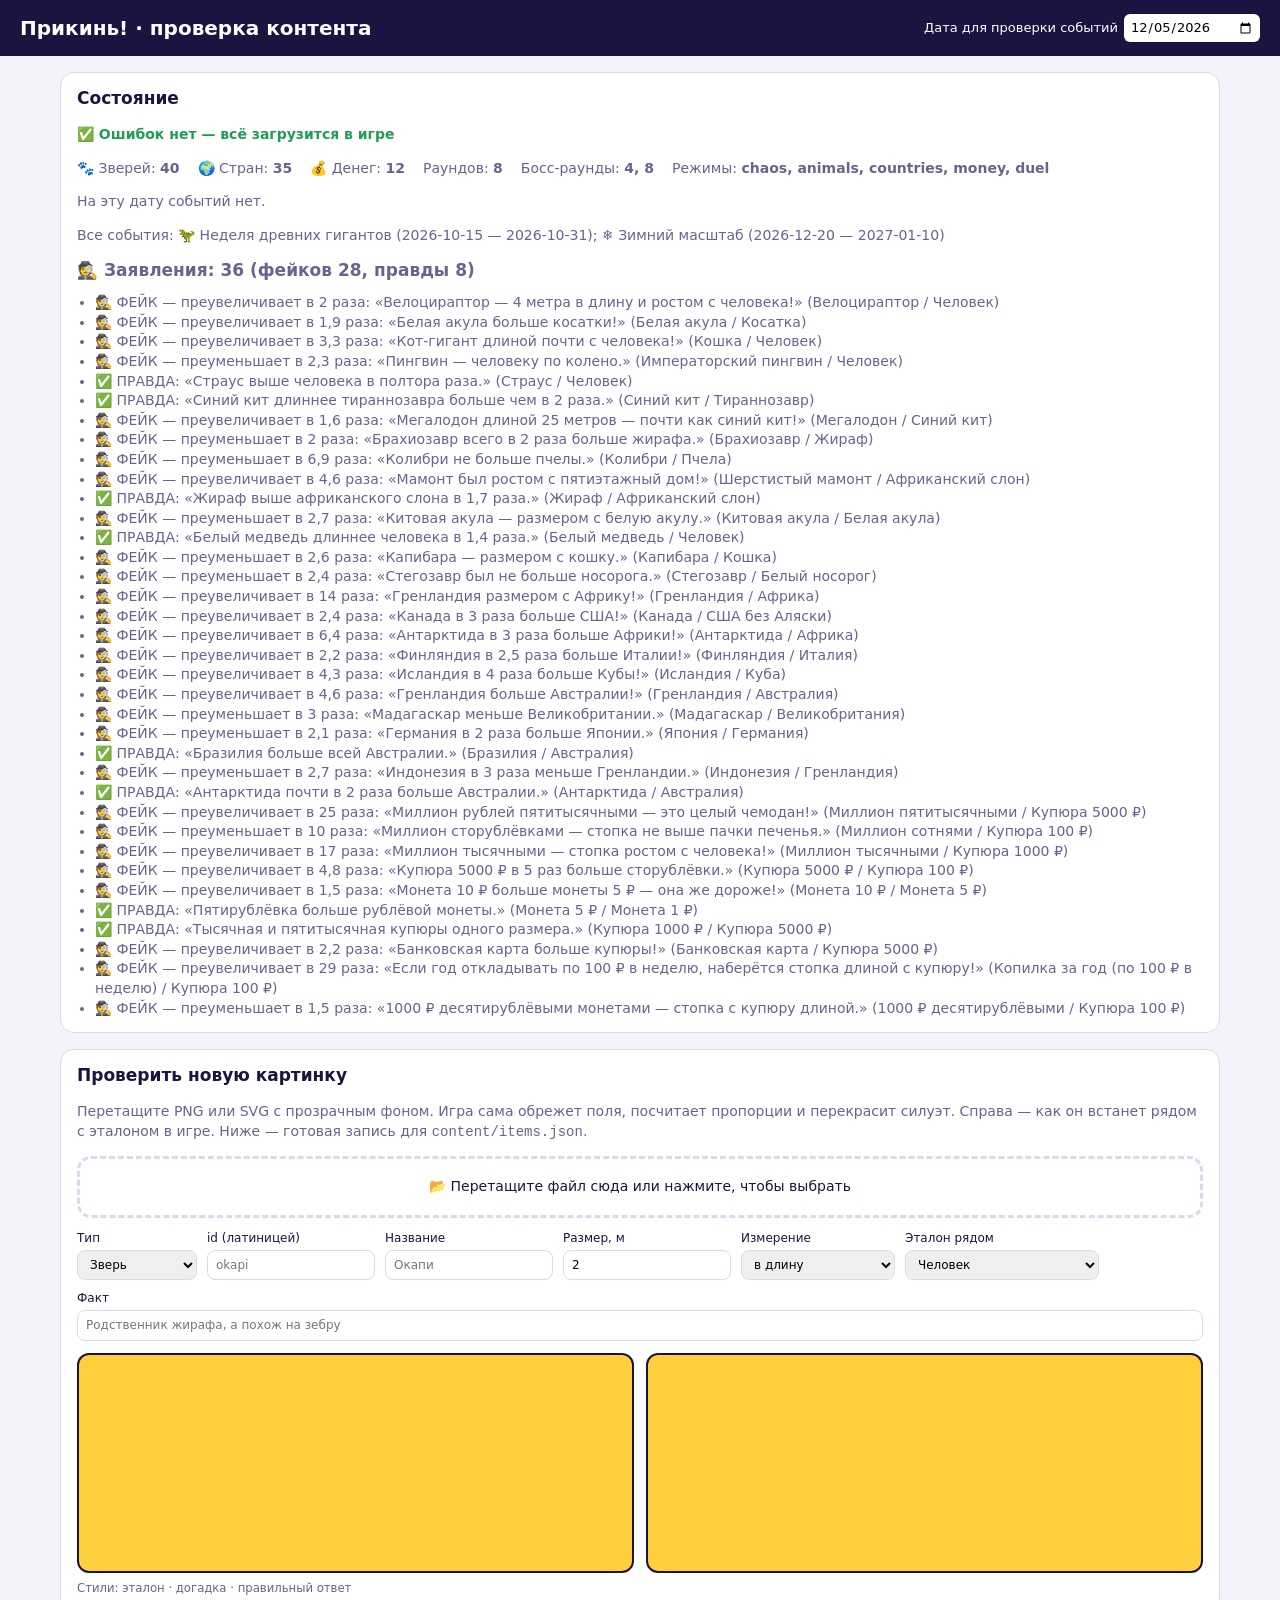
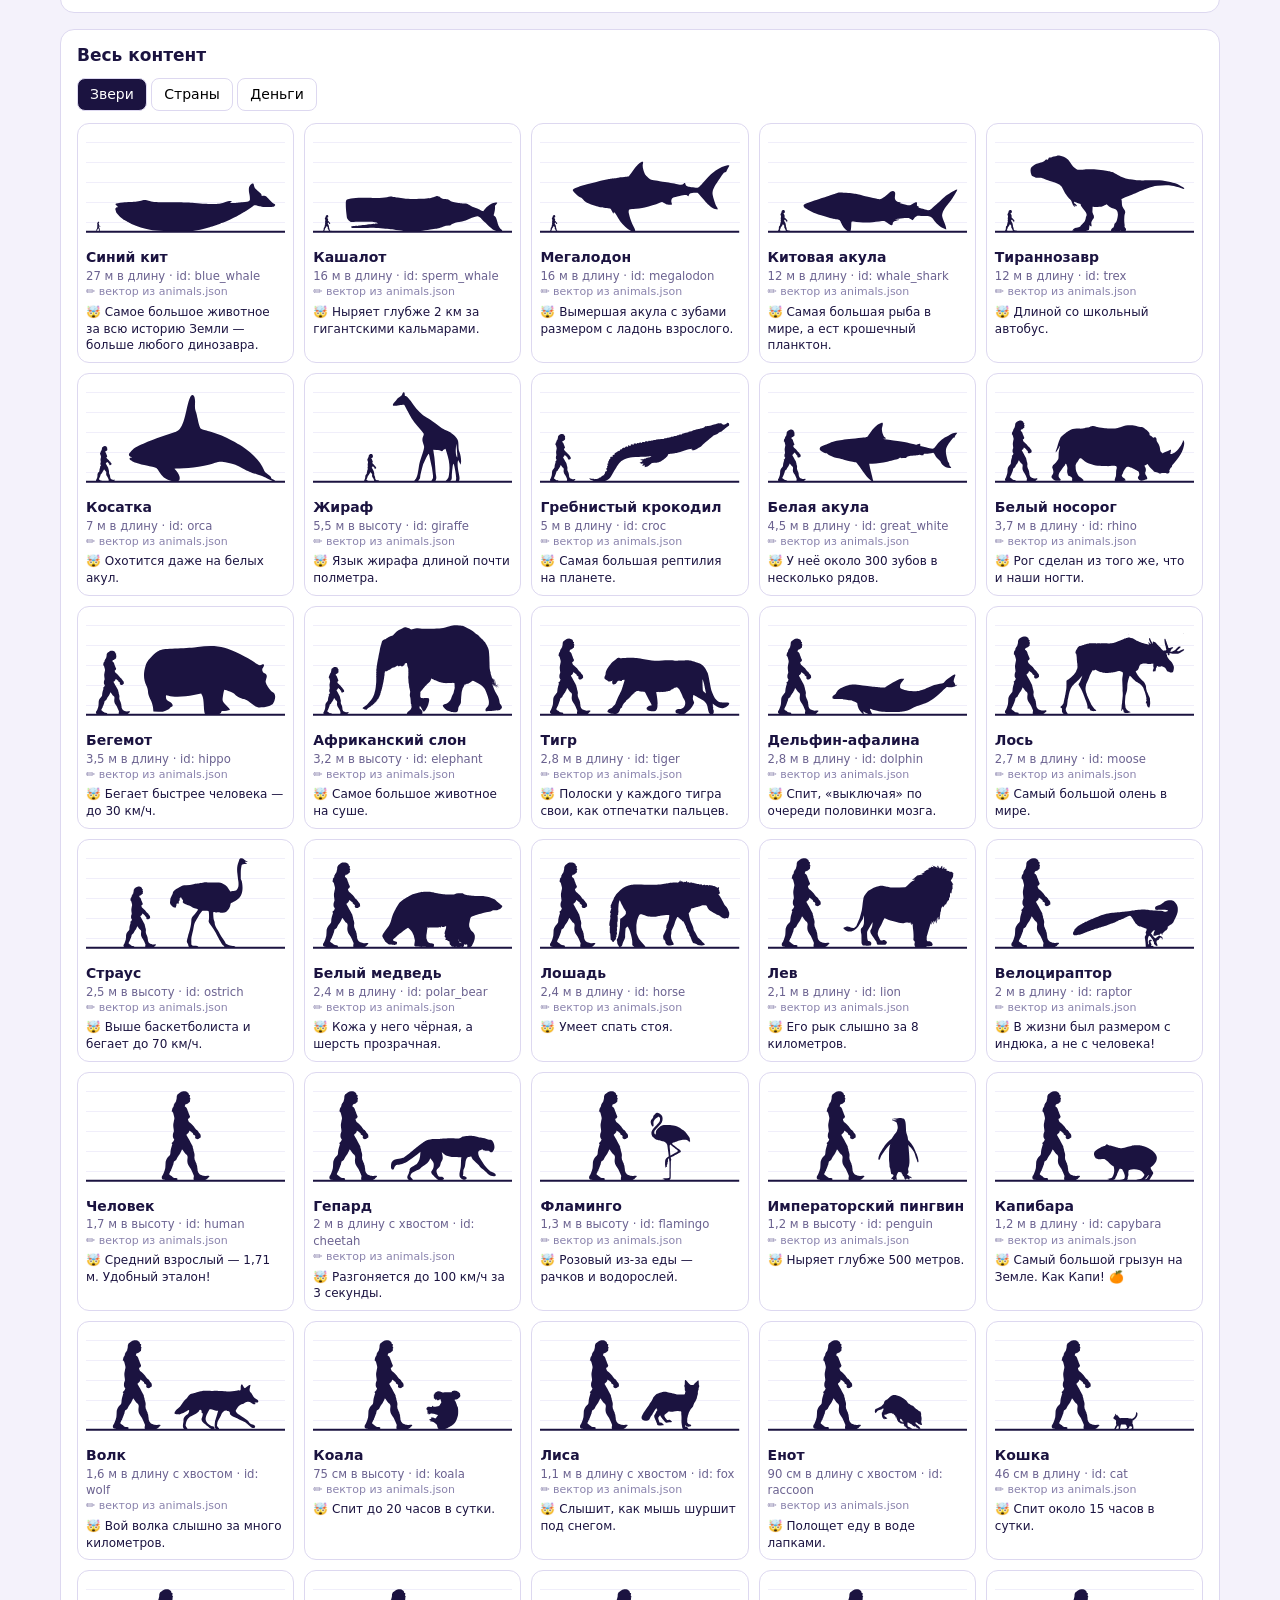
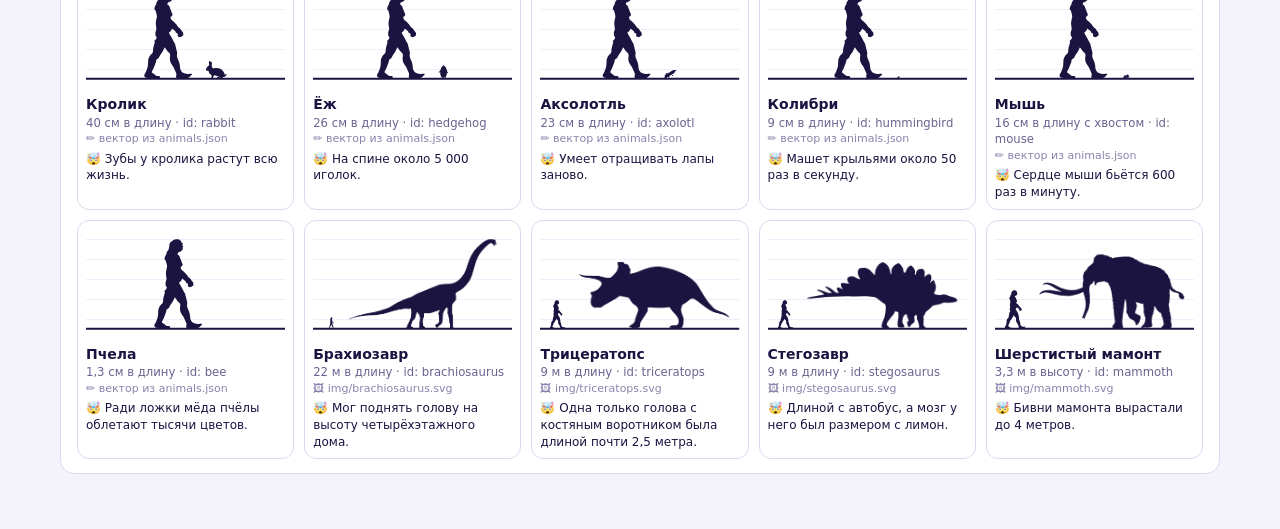
==== tools/content.html @ b0548d4e "Add «💰 Деньги» category for financial literacy Banknotes, coins, a bank card and money stacks drawn " ====
<!doctype html>
<html lang="ru">
<head>
<meta charset="utf-8">
<meta name="viewport" content="width=device-width, initial-scale=1">
<title>Прикинь! — проверка контента</title>
<!-- Страница для контент-менеджера: в игру не попадает.
     Показывает весь контент так, как его увидит игра, ошибки, активное событие,
     и даёт проверить новую картинку до выкладки. -->
<style>
  :root { --ink: #1b1340; --bg: #f4f2fb; --line: #ddd8f0; --ok: #1f9d55; --bad: #d6336c; --hot: #ff2d95; }
  * { box-sizing: border-box; }
  body { margin: 0; background: var(--bg); color: var(--ink); font: 14px/1.4 system-ui, -apple-system, "Segoe UI", Roboto, sans-serif; }
  header { background: var(--ink); color: #fff; padding: 14px 20px; display: flex; flex-wrap: wrap; gap: 12px; align-items: center; }
  header h1 { margin: 0; font-size: 20px; flex: 1; min-width: 200px; }
  header label { font-size: 13px; display: flex; gap: 6px; align-items: center; }
  header input { font: inherit; padding: 4px 6px; border-radius: 6px; border: 0; }
  main { max-width: 1200px; margin: 0 auto; padding: 16px 20px 40px; }
  section { background: #fff; border: 1px solid var(--line); border-radius: 14px; padding: 14px 16px; margin-bottom: 16px; }
  h2 { margin: 0 0 10px; font-size: 17px; }
  .muted { color: #6b6290; }
  .errors li { color: var(--bad); }
  .ok { color: var(--ok); font-weight: 700; }
  .event { display: inline-block; background: #ff9a1f; border: 2px solid var(--ink); border-radius: 10px; padding: 6px 12px; font-weight: 800; }
  .facts { display: flex; flex-wrap: wrap; gap: 8px 18px; }
  .tabs button { font: inherit; padding: 6px 12px; border-radius: 8px; border: 1px solid var(--line); background: #fff; cursor: pointer; }
  .tabs button.on { background: var(--ink); color: #fff; }
  .grid { display: grid; grid-template-columns: repeat(auto-fill, minmax(210px, 1fr)); gap: 10px; margin-top: 12px; }
  .card { border: 1px solid var(--line); border-radius: 12px; padding: 8px; background: #fff; }
  .card.warn { border-color: #f5b301; background: #fffaeb; }
  .card svg { display: block; width: 100%; height: 110px; background: repeating-linear-gradient(0deg, #fff 0 19px, #f0eefa 19px 20px); border-radius: 8px; }
  .card b { display: block; margin-top: 6px; }
  .card small { display: block; color: #6b6290; }
  .card .src { font-size: 11px; color: #8a83ad; word-break: break-all; }
  .card .fact { font-size: 12px; margin-top: 4px; }
  .drop { border: 3px dashed var(--line); border-radius: 14px; padding: 18px; text-align: center; cursor: pointer; }
  .drop.over { border-color: var(--hot); background: #fff0f7; }
  .form { display: flex; flex-wrap: wrap; gap: 10px; margin: 12px 0; }
  .form label { display: flex; flex-direction: column; font-size: 12px; gap: 3px; }
  .form input, .form select { font: inherit; padding: 6px 8px; border: 1px solid var(--line); border-radius: 8px; min-width: 120px; }
  .preview { display: grid; grid-template-columns: 1fr 1fr; gap: 12px; }
  .preview svg { width: 100%; height: 220px; background: #ffcf3d; border-radius: 12px; border: 2px solid var(--ink); }
  pre { background: #f4f2fb; border: 1px solid var(--line); border-radius: 10px; padding: 10px; overflow: auto; font-size: 12px; }
  @media (max-width: 700px) { .preview { grid-template-columns: 1fr; } }
</style>
</head>
<body>
<header>
  <h1>Прикинь! · проверка контента</h1>
  <label>Дата для проверки событий <input type="date" id="date"></label>
</header>
<main>
  <section>
    <h2>Состояние</h2>
    <div id="summary" class="muted">Загрузка…</div>
  </section>

  <section>
    <h2>Проверить новую картинку</h2>
    <p class="muted">Перетащите PNG или SVG с прозрачным фоном. Игра сама обрежет поля, посчитает пропорции и перекрасит силуэт. Справа — как он встанет рядом с эталоном в игре. Ниже — готовая запись для <code>content/items.json</code>.</p>
    <div class="drop" id="drop">📂 Перетащите файл сюда или нажмите, чтобы выбрать<input type="file" id="file" accept="image/png,image/svg+xml,image/webp" hidden></div>
    <div class="form">
      <label>Тип <select id="f-kind"><option value="animal">Зверь</option><option value="country">Страна</option></select></label>
      <label>id (латиницей) <input id="f-id" placeholder="okapi"></label>
      <label>Название <input id="f-name" placeholder="Окапи"></label>
      <label id="l-size">Размер, м <input id="f-size" type="number" step="0.01" value="2"></label>
      <label id="l-dim">Измерение <select id="f-dim"><option value="long">в длину</option><option value="tail">в длину с хвостом</option><option value="tall">в высоту</option><option value="diam">в диаметре</option></select></label>
      <label id="l-ref">Эталон рядом <select id="f-ref"></select></label>
      <label style="flex:1;min-width:220px">Факт <input id="f-fact" placeholder="Родственник жирафа, а похож на зебру"></label>
    </div>
    <div class="preview" id="preview" hidden>
      <div><svg id="pv-styles"></svg><small class="muted">Стили: эталон · догадка · правильный ответ</small></div>
      <div><svg id="pv-scale"></svg><small class="muted" id="pv-note"></small></div>
    </div>
    <pre id="snippet" hidden></pre>
  </section>

  <section>
    <h2>Весь контент</h2>
    <div class="tabs"><button data-tab="animals" class="on">Звери</button> <button data-tab="countries">Страны</button> <button data-tab="money">Деньги</button></div>
    <div class="grid" id="grid"></div>
  </section>
</main>

<script src="../game/js/util.js"></script>
<script src="../game/js/assets.js"></script>
<script src="../game/js/content.js"></script>
<script>
(function () {
  'use strict';
  var U = App.util;
  var BASE = '../game/content/';
  var C = null, tab = 'animals', dropped = null;
  function $(id) { return document.getElementById(id); }
  function esc(s) { return String(s).replace(/[&<>"]/g, function (c) { return { '&': '&amp;', '<': '&lt;', '>': '&gt;', '"': '&quot;' }[c]; }); }
  function val(it) { return it.kind === 'country' ? U.fmtArea(it.value) : U.fmtLen(it.value) + ' ' + it.dimText; }

  // Слой силуэта как в игре: вектор красится цветом, картинка — готовым слоем
  function shape(it, which, x, y, w) {
    var k = w / it.vb[2];
    var inner = it.layers ? App.assets.layer(it, which)
      : '<g fill="' + (which === 'ref' ? '#1b1340' : which === 'truth' ? 'none' : '#fff') + '" stroke="' + (which === 'ref' ? 'none' : which === 'truth' ? '#ff2d95' : '#1b1340') + '" stroke-width="3" vector-effect="non-scaling-stroke">' + it.markup + '</g>';
    return '<g transform="translate(' + x + ' ' + y + ') scale(' + k + ') translate(' + (-it.vb[0]) + ' ' + (-it.vb[1]) + ')">' + inner + '</g>';
  }

  // Несколько объектов в одном масштабе, стоят на общей земле
  function scene(items, W, H) {
    var pad = 10, gap = 14;
    var totalW = items.reduce(function (a, it) { return a + it.w; }, 0);
    var maxH = Math.max.apply(null, items.map(function (it) { return it.h; }));
    var s = Math.min((W - pad * 2 - gap * (items.length - 1)) / totalW, (H - pad * 2) / maxH);
    var x = (W - totalW * s - gap * (items.length - 1)) / 2, out = '';
    items.forEach(function (it) {
      out += shape(it, it._style || 'ref', x, H - pad - it.h * s, it.w * s);
      x += it.w * s + gap;
    });
    return out + '<line x1="0" x2="' + W + '" y1="' + (H - pad) + '" y2="' + (H - pad) + '" stroke="#1b1340" stroke-width="2"/>';
  }

  function render() {
    var cfg = C.cfg, ev = C.event;
    var e = C.errors.length
      ? '<ul class="errors">' + C.errors.map(function (x) { return '<li>' + esc(x) + '</li>'; }).join('') + '</ul>'
      : '<p class="ok">✅ Ошибок нет — всё загрузится в игре</p>';
    $('summary').innerHTML = e +
      '<div class="facts"><span>🐾 Зверей: <b>' + C.pools.animals.length + '</b></span><span>🌍 Стран: <b>' + C.pools.countries.length + '</b></span><span>💰 Денег: <b>' + C.pools.money.length + '</b></span>' +
      '<span>Раундов: <b>' + cfg.rounds + '</b></span><span>Босс-раунды: <b>' + cfg.boss.join(', ') + '</b></span>' +
      '<span>Режимы: <b>' + Object.keys(cfg.modes).filter(function (k) { return cfg.modes[k]; }).join(', ') + '</b></span></div>' +
      '<p>' + (ev ? 'Активное событие на эту дату: <span class="event">' + esc(ev.title) + '</span> ' + esc(ev.text || '') :
        '<span class="muted">На эту дату событий нет.</span>') + '</p>' +
      '<p class="muted">Все события: ' + (cfg.events.length ? cfg.events.map(function (x) { return esc(x.title) + ' (' + x.from + ' — ' + x.to + ')'; }).join('; ') : 'нет') + '</p>' +
      claimsHtml();
    renderGrid();
    var refSel = $('f-ref');
    var keep = refSel.value;
    refSel.innerHTML = C.pools.animals.map(function (a) { return '<option value="' + a.id + '">' + esc(a.name) + '</option>'; }).join('');
    refSel.value = keep || 'human';
  }

  // Заявления «Детектора фейков» из claims.json: вердикт и во сколько раз врёт стартовый силуэт
  function claimsHtml() {
    var all = C.claims.animals.concat(C.claims.countries, C.claims.money);
    var truths = all.filter(function (c) { return c.isTrue; }).length;
    return '<h2 style="margin-top:14px">🕵️ Заявления: ' + all.length + ' (фейков ' + (all.length - truths) + ', правды ' + truths + ')</h2>' +
      '<ul style="padding-left:18px;margin:0">' + all.map(function (c) {
        var off = c.target.kind === 'country' ? c.g0 * c.g0 : c.g0;
        var lie = off >= 1 ? 'преувеличивает в ' + U.fmtRatio(off) : 'преуменьшает в ' + U.fmtRatio(1 / off);
        return '<li>' + (c.isTrue ? '✅ ПРАВДА' : '🕵️ ФЕЙК — ' + lie + ' раза') + ': «' + esc(c.text) + '» <span class="muted">(' +
          esc(c.target.name) + ' / ' + esc(c.ref.name) + ')</span></li>';
      }).join('') + '</ul>';
  }

  function renderGrid() {
    var human = C.pools.animals.filter(function (a) { return a.id === 'human'; })[0];
    $('grid').innerHTML = C.pools[tab].map(function (it) {
      var items = tab === 'animals' && human && it !== human ? [human, it] : [it];
      var warn = !it.fact;
      return '<div class="card' + (warn ? ' warn' : '') + '"><svg viewBox="0 0 200 110">' + scene(items, 200, 110) + '</svg>' +
        '<b>' + esc(it.name) + '</b><small>' + esc(val(it)) + ' · id: ' + esc(it.id) + '</small>' +
        '<div class="src">' + (it.image ? '🖼 ' + esc(it.image.replace(BASE, '')) : '✏️ вектор из ' + (it.kind === 'animal' ? 'animals.json' : 'countries.json')) + '</div>' +
        '<div class="fact">' + (it.fact ? '🤯 ' + esc(it.fact) : '⚠️ нет факта') + '</div></div>';
    }).join('');
  }

  function load() {
    $('summary').textContent = 'Загрузка…';
    App.content.load(BASE, $('date').value).then(function (c) { C = c; render(); updatePreview(); });
  }

  // ---------- новая картинка ----------
  function readFile(f) {
    var r = new FileReader();
    r.onload = function () { dropped = { name: f.name, url: r.result }; updatePreview(); };
    r.readAsDataURL(f);
  }
  $('drop').addEventListener('click', function () { $('file').click(); });
  $('file').addEventListener('change', function () { if (this.files[0]) readFile(this.files[0]); });
  ['dragenter', 'dragover'].forEach(function (ev) { $('drop').addEventListener(ev, function (e) { e.preventDefault(); this.classList.add('over'); }); });
  ['dragleave', 'drop'].forEach(function (ev) { $('drop').addEventListener(ev, function (e) { e.preventDefault(); this.classList.remove('over'); }); });
  $('drop').addEventListener('drop', function (e) { if (e.dataTransfer.files[0]) readFile(e.dataTransfer.files[0]); });
  ['f-kind', 'f-id', 'f-name', 'f-size', 'f-dim', 'f-ref', 'f-fact'].forEach(function (id) { $(id).addEventListener('input', updatePreview); });

  function updatePreview() {
    var country = $('f-kind').value === 'country';
    $('l-size').firstChild.textContent = country ? 'Площадь, км² ' : 'Размер, м ';
    $('l-dim').hidden = country;
    $('l-ref').hidden = country;
    if (!dropped || !C) return;
    var it = { kind: country ? 'country' : 'animal', id: $('f-id').value || 'new', name: $('f-name').value || 'Новый объект',
      value: parseFloat($('f-size').value) || 1, dim: $('f-dim').value, axis: $('f-dim').value === 'tall' ? 'h' : 'w', image: dropped.url };
    it.dimText = country ? 'по площади' : App.content.DIM[it.dim];
    App.assets.prepare(it).then(function () {
      $('preview').hidden = false;
      var st = [Object.assign({}, it, { _style: 'ref' }), Object.assign({}, it, { _style: 'g1' }), Object.assign({}, it, { _style: 'truth' })];
      $('pv-styles').setAttribute('viewBox', '0 0 300 220');
      $('pv-styles').innerHTML = scene(st, 300, 220);
      var ref = country ? null : C.pools.animals.filter(function (a) { return a.id === $('f-ref').value; })[0];
      var items = ref ? [ref, Object.assign({}, it, { _style: 'g1' })] : [Object.assign({}, it, { _style: 'ref' })];
      $('pv-scale').setAttribute('viewBox', '0 0 300 220');
      $('pv-scale').innerHTML = scene(items, 300, 220);
      $('pv-note').textContent = ref ? 'В настоящем масштабе: ' + ref.name + ' (' + val(ref) + ') и ' + it.name + ' (' + val(it) + ')'
        : 'Контур страны; площадь по пикселям подгоняется под ' + U.fmtArea(it.value);
      var file = 'img/' + dropped.name.toLowerCase().replace(/[^a-z0-9._-]+/g, '-');
      var rec = { id: it.id, name: it.name };
      if (country) { rec.area = it.value; } else { rec.size = it.value; rec.dim = it.dim; }
      rec.image = file;
      rec.fact = $('f-fact').value || '';
      $('snippet').hidden = false;
      $('snippet').textContent = '1) Положите файл в content/' + file + '\n2) Добавьте в content/items.json → "' + (country ? 'countries' : 'animals') + '":\n\n' + JSON.stringify(rec, null, 2);
    }).catch(function (e) {
      $('preview').hidden = true;
      $('snippet').hidden = false;
      $('snippet').textContent = '❌ ' + e.message;
    });
  }

  Array.prototype.forEach.call(document.querySelectorAll('[data-tab]'), function (b) {
    b.addEventListener('click', function () {
      tab = b.getAttribute('data-tab');
      Array.prototype.forEach.call(document.querySelectorAll('[data-tab]'), function (x) { x.classList.toggle('on', x === b); });
      renderGrid();
    });
  });
  var d = new Date();
  $('date').value = d.getFullYear() + '-' + ('0' + (d.getMonth() + 1)).slice(-2) + '-' + ('0' + d.getDate()).slice(-2);
  $('date').addEventListener('change', load);
  load();
})();
</script>
</body>
</html>
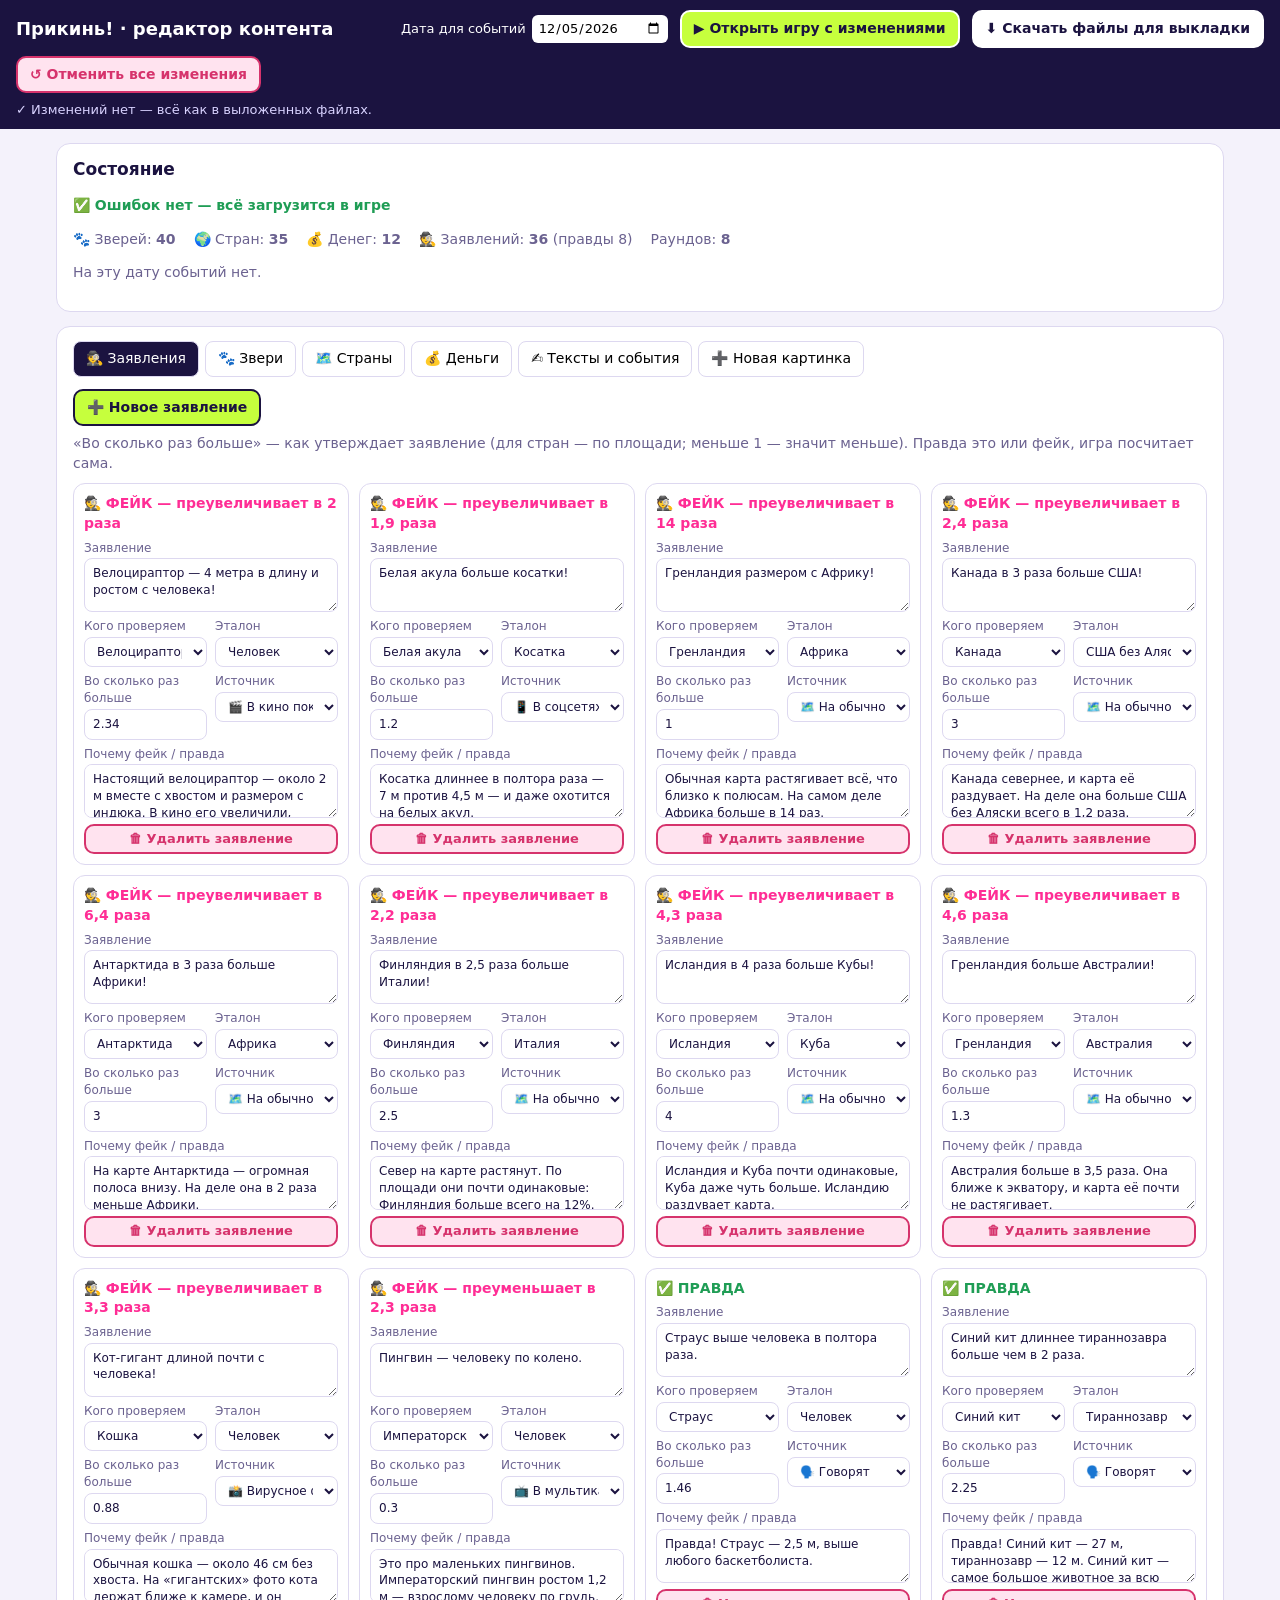
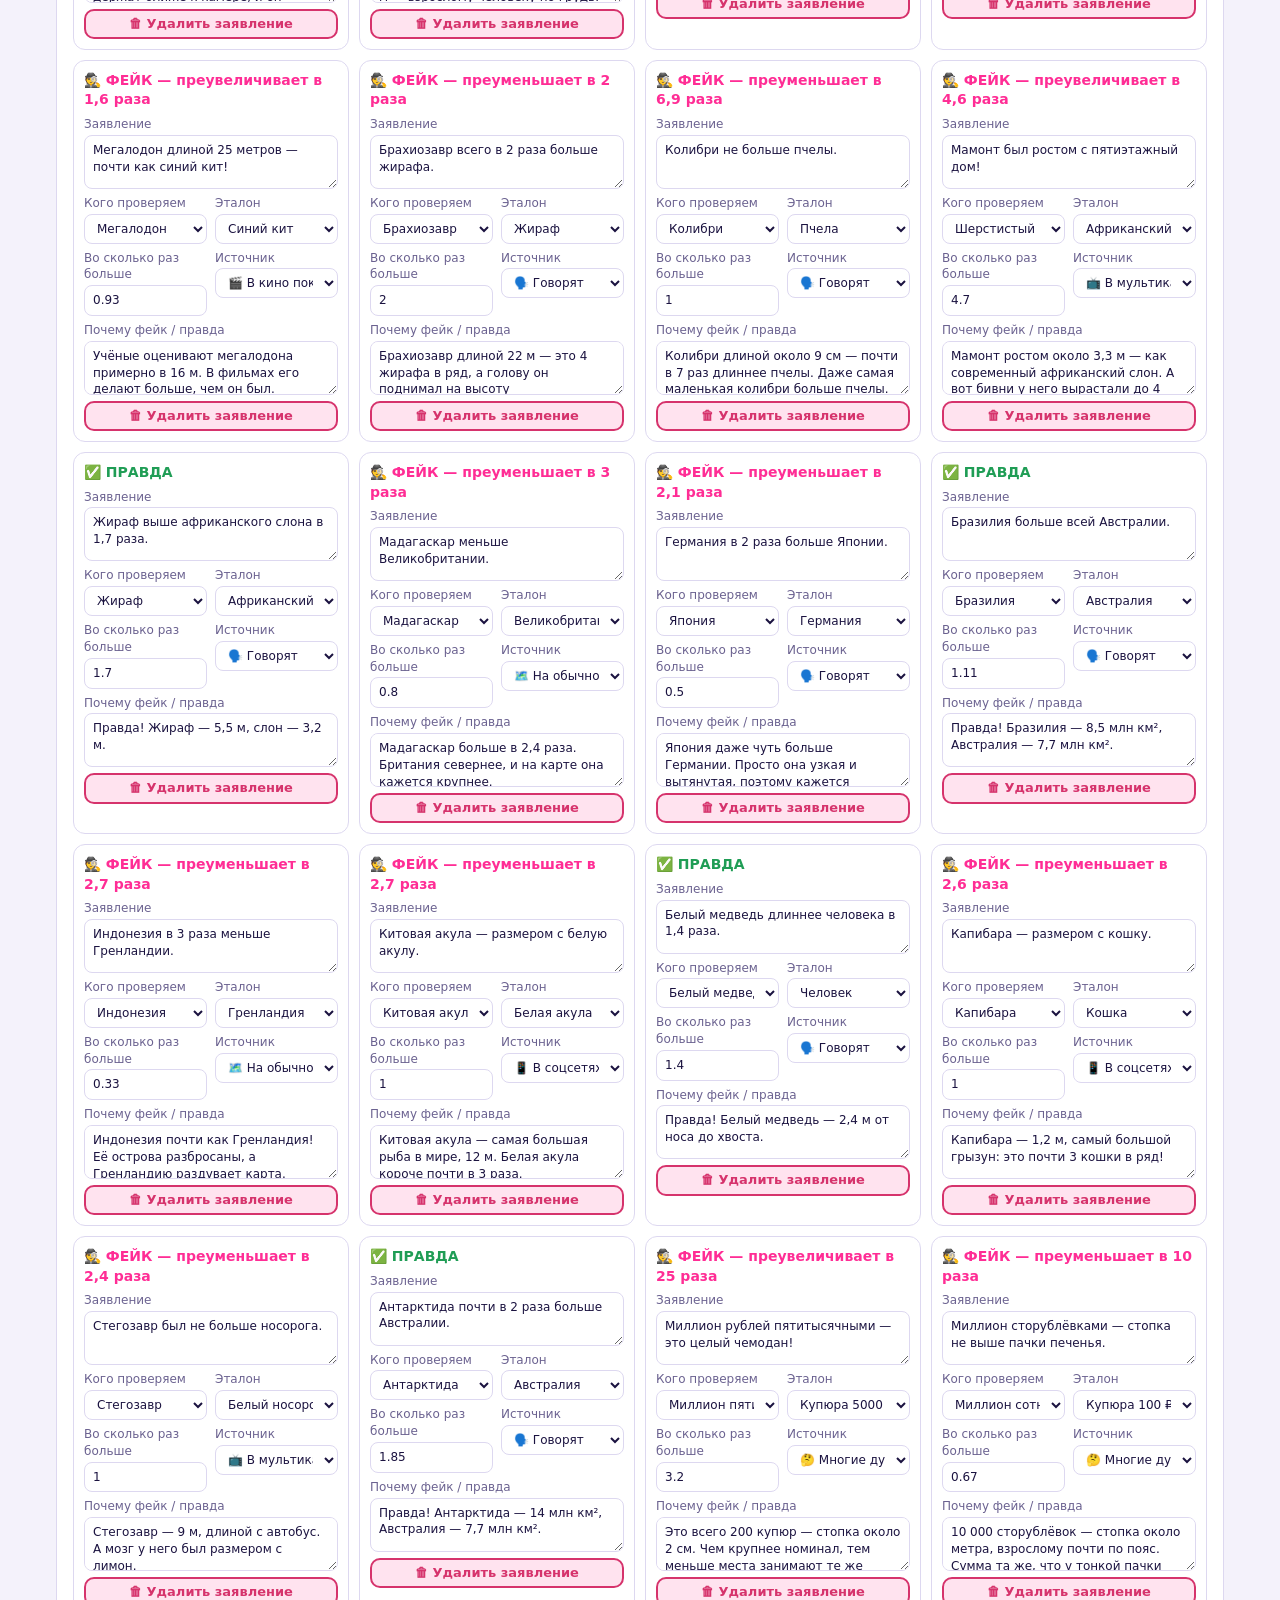
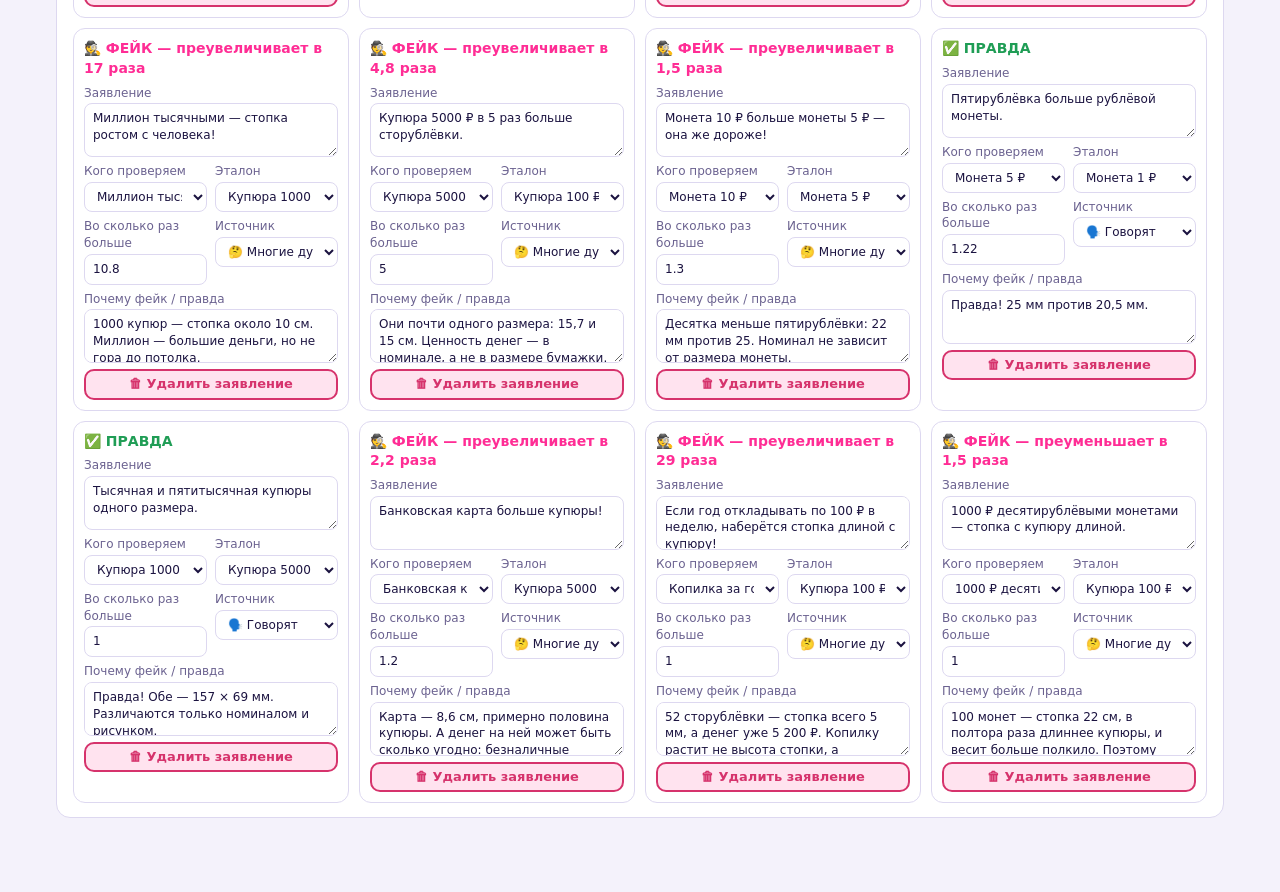
==== commit f31476ed: "Turn the content page into an editor for content managers tools/content.html now edits everything wi" ====
--- a/tools/content.html
+++ b/tools/content.html
@@ -1,231 +1,529 @@
-<!doctype html>
-<html lang="ru">
-<head>
-<meta charset="utf-8">
-<meta name="viewport" content="width=device-width, initial-scale=1">
-<title>Прикинь! — проверка контента</title>
-<!-- Страница для контент-менеджера: в игру не попадает.
-     Показывает весь контент так, как его увидит игра, ошибки, активное событие,
-     и даёт проверить новую картинку до выкладки. -->
-<style>
-  :root { --ink: #1b1340; --bg: #f4f2fb; --line: #ddd8f0; --ok: #1f9d55; --bad: #d6336c; --hot: #ff2d95; }
-  * { box-sizing: border-box; }
-  body { margin: 0; background: var(--bg); color: var(--ink); font: 14px/1.4 system-ui, -apple-system, "Segoe UI", Roboto, sans-serif; }
-  header { background: var(--ink); color: #fff; padding: 14px 20px; display: flex; flex-wrap: wrap; gap: 12px; align-items: center; }
-  header h1 { margin: 0; font-size: 20px; flex: 1; min-width: 200px; }
-  header label { font-size: 13px; display: flex; gap: 6px; align-items: center; }
-  header input { font: inherit; padding: 4px 6px; border-radius: 6px; border: 0; }
-  main { max-width: 1200px; margin: 0 auto; padding: 16px 20px 40px; }
-  section { background: #fff; border: 1px solid var(--line); border-radius: 14px; padding: 14px 16px; margin-bottom: 16px; }
-  h2 { margin: 0 0 10px; font-size: 17px; }
-  .muted { color: #6b6290; }
-  .errors li { color: var(--bad); }
-  .ok { color: var(--ok); font-weight: 700; }
-  .event { display: inline-block; background: #ff9a1f; border: 2px solid var(--ink); border-radius: 10px; padding: 6px 12px; font-weight: 800; }
-  .facts { display: flex; flex-wrap: wrap; gap: 8px 18px; }
-  .tabs button { font: inherit; padding: 6px 12px; border-radius: 8px; border: 1px solid var(--line); background: #fff; cursor: pointer; }
-  .tabs button.on { background: var(--ink); color: #fff; }
-  .grid { display: grid; grid-template-columns: repeat(auto-fill, minmax(210px, 1fr)); gap: 10px; margin-top: 12px; }
-  .card { border: 1px solid var(--line); border-radius: 12px; padding: 8px; background: #fff; }
-  .card.warn { border-color: #f5b301; background: #fffaeb; }
-  .card svg { display: block; width: 100%; height: 110px; background: repeating-linear-gradient(0deg, #fff 0 19px, #f0eefa 19px 20px); border-radius: 8px; }
-  .card b { display: block; margin-top: 6px; }
-  .card small { display: block; color: #6b6290; }
-  .card .src { font-size: 11px; color: #8a83ad; word-break: break-all; }
-  .card .fact { font-size: 12px; margin-top: 4px; }
-  .drop { border: 3px dashed var(--line); border-radius: 14px; padding: 18px; text-align: center; cursor: pointer; }
-  .drop.over { border-color: var(--hot); background: #fff0f7; }
-  .form { display: flex; flex-wrap: wrap; gap: 10px; margin: 12px 0; }
-  .form label { display: flex; flex-direction: column; font-size: 12px; gap: 3px; }
-  .form input, .form select { font: inherit; padding: 6px 8px; border: 1px solid var(--line); border-radius: 8px; min-width: 120px; }
-  .preview { display: grid; grid-template-columns: 1fr 1fr; gap: 12px; }
-  .preview svg { width: 100%; height: 220px; background: #ffcf3d; border-radius: 12px; border: 2px solid var(--ink); }
-  pre { background: #f4f2fb; border: 1px solid var(--line); border-radius: 10px; padding: 10px; overflow: auto; font-size: 12px; }
-  @media (max-width: 700px) { .preview { grid-template-columns: 1fr; } }
-</style>
-</head>
-<body>
-<header>
-  <h1>Прикинь! · проверка контента</h1>
-  <label>Дата для проверки событий <input type="date" id="date"></label>
-</header>
-<main>
-  <section>
-    <h2>Состояние</h2>
-    <div id="summary" class="muted">Загрузка…</div>
-  </section>
-
-  <section>
-    <h2>Проверить новую картинку</h2>
-    <p class="muted">Перетащите PNG или SVG с прозрачным фоном. Игра сама обрежет поля, посчитает пропорции и перекрасит силуэт. Справа — как он встанет рядом с эталоном в игре. Ниже — готовая запись для <code>content/items.json</code>.</p>
-    <div class="drop" id="drop">📂 Перетащите файл сюда или нажмите, чтобы выбрать<input type="file" id="file" accept="image/png,image/svg+xml,image/webp" hidden></div>
-    <div class="form">
-      <label>Тип <select id="f-kind"><option value="animal">Зверь</option><option value="country">Страна</option></select></label>
-      <label>id (латиницей) <input id="f-id" placeholder="okapi"></label>
-      <label>Название <input id="f-name" placeholder="Окапи"></label>
-      <label id="l-size">Размер, м <input id="f-size" type="number" step="0.01" value="2"></label>
-      <label id="l-dim">Измерение <select id="f-dim"><option value="long">в длину</option><option value="tail">в длину с хвостом</option><option value="tall">в высоту</option><option value="diam">в диаметре</option></select></label>
-      <label id="l-ref">Эталон рядом <select id="f-ref"></select></label>
-      <label style="flex:1;min-width:220px">Факт <input id="f-fact" placeholder="Родственник жирафа, а похож на зебру"></label>
-    </div>
-    <div class="preview" id="preview" hidden>
-      <div><svg id="pv-styles"></svg><small class="muted">Стили: эталон · догадка · правильный ответ</small></div>
-      <div><svg id="pv-scale"></svg><small class="muted" id="pv-note"></small></div>
-    </div>
-    <pre id="snippet" hidden></pre>
-  </section>
-
-  <section>
-    <h2>Весь контент</h2>
-    <div class="tabs"><button data-tab="animals" class="on">Звери</button> <button data-tab="countries">Страны</button> <button data-tab="money">Деньги</button></div>
-    <div class="grid" id="grid"></div>
-  </section>
-</main>
-
-<script src="../game/js/util.js"></script>
-<script src="../game/js/assets.js"></script>
-<script src="../game/js/content.js"></script>
-<script>
-(function () {
-  'use strict';
-  var U = App.util;
-  var BASE = '../game/content/';
-  var C = null, tab = 'animals', dropped = null;
-  function $(id) { return document.getElementById(id); }
-  function esc(s) { return String(s).replace(/[&<>"]/g, function (c) { return { '&': '&amp;', '<': '&lt;', '>': '&gt;', '"': '&quot;' }[c]; }); }
-  function val(it) { return it.kind === 'country' ? U.fmtArea(it.value) : U.fmtLen(it.value) + ' ' + it.dimText; }
-
-  // Слой силуэта как в игре: вектор красится цветом, картинка — готовым слоем
-  function shape(it, which, x, y, w) {
-    var k = w / it.vb[2];
-    var inner = it.layers ? App.assets.layer(it, which)
-      : '<g fill="' + (which === 'ref' ? '#1b1340' : which === 'truth' ? 'none' : '#fff') + '" stroke="' + (which === 'ref' ? 'none' : which === 'truth' ? '#ff2d95' : '#1b1340') + '" stroke-width="3" vector-effect="non-scaling-stroke">' + it.markup + '</g>';
-    return '<g transform="translate(' + x + ' ' + y + ') scale(' + k + ') translate(' + (-it.vb[0]) + ' ' + (-it.vb[1]) + ')">' + inner + '</g>';
-  }
-
-  // Несколько объектов в одном масштабе, стоят на общей земле
-  function scene(items, W, H) {
-    var pad = 10, gap = 14;
-    var totalW = items.reduce(function (a, it) { return a + it.w; }, 0);
-    var maxH = Math.max.apply(null, items.map(function (it) { return it.h; }));
-    var s = Math.min((W - pad * 2 - gap * (items.length - 1)) / totalW, (H - pad * 2) / maxH);
-    var x = (W - totalW * s - gap * (items.length - 1)) / 2, out = '';
-    items.forEach(function (it) {
-      out += shape(it, it._style || 'ref', x, H - pad - it.h * s, it.w * s);
-      x += it.w * s + gap;
-    });
-    return out + '<line x1="0" x2="' + W + '" y1="' + (H - pad) + '" y2="' + (H - pad) + '" stroke="#1b1340" stroke-width="2"/>';
-  }
-
-  function render() {
-    var cfg = C.cfg, ev = C.event;
-    var e = C.errors.length
-      ? '<ul class="errors">' + C.errors.map(function (x) { return '<li>' + esc(x) + '</li>'; }).join('') + '</ul>'
-      : '<p class="ok">✅ Ошибок нет — всё загрузится в игре</p>';
-    $('summary').innerHTML = e +
-      '<div class="facts"><span>🐾 Зверей: <b>' + C.pools.animals.length + '</b></span><span>🌍 Стран: <b>' + C.pools.countries.length + '</b></span><span>💰 Денег: <b>' + C.pools.money.length + '</b></span>' +
-      '<span>Раундов: <b>' + cfg.rounds + '</b></span><span>Босс-раунды: <b>' + cfg.boss.join(', ') + '</b></span>' +
-      '<span>Режимы: <b>' + Object.keys(cfg.modes).filter(function (k) { return cfg.modes[k]; }).join(', ') + '</b></span></div>' +
-      '<p>' + (ev ? 'Активное событие на эту дату: <span class="event">' + esc(ev.title) + '</span> ' + esc(ev.text || '') :
-        '<span class="muted">На эту дату событий нет.</span>') + '</p>' +
-      '<p class="muted">Все события: ' + (cfg.events.length ? cfg.events.map(function (x) { return esc(x.title) + ' (' + x.from + ' — ' + x.to + ')'; }).join('; ') : 'нет') + '</p>' +
-      claimsHtml();
-    renderGrid();
-    var refSel = $('f-ref');
-    var keep = refSel.value;
-    refSel.innerHTML = C.pools.animals.map(function (a) { return '<option value="' + a.id + '">' + esc(a.name) + '</option>'; }).join('');
-    refSel.value = keep || 'human';
-  }
-
-  // Заявления «Детектора фейков» из claims.json: вердикт и во сколько раз врёт стартовый силуэт
-  function claimsHtml() {
-    var all = C.claims.animals.concat(C.claims.countries, C.claims.money);
-    var truths = all.filter(function (c) { return c.isTrue; }).length;
-    return '<h2 style="margin-top:14px">🕵️ Заявления: ' + all.length + ' (фейков ' + (all.length - truths) + ', правды ' + truths + ')</h2>' +
-      '<ul style="padding-left:18px;margin:0">' + all.map(function (c) {
-        var off = c.target.kind === 'country' ? c.g0 * c.g0 : c.g0;
-        var lie = off >= 1 ? 'преувеличивает в ' + U.fmtRatio(off) : 'преуменьшает в ' + U.fmtRatio(1 / off);
-        return '<li>' + (c.isTrue ? '✅ ПРАВДА' : '🕵️ ФЕЙК — ' + lie + ' раза') + ': «' + esc(c.text) + '» <span class="muted">(' +
-          esc(c.target.name) + ' / ' + esc(c.ref.name) + ')</span></li>';
-      }).join('') + '</ul>';
-  }
-
-  function renderGrid() {
-    var human = C.pools.animals.filter(function (a) { return a.id === 'human'; })[0];
-    $('grid').innerHTML = C.pools[tab].map(function (it) {
-      var items = tab === 'animals' && human && it !== human ? [human, it] : [it];
-      var warn = !it.fact;
-      return '<div class="card' + (warn ? ' warn' : '') + '"><svg viewBox="0 0 200 110">' + scene(items, 200, 110) + '</svg>' +
-        '<b>' + esc(it.name) + '</b><small>' + esc(val(it)) + ' · id: ' + esc(it.id) + '</small>' +
-        '<div class="src">' + (it.image ? '🖼 ' + esc(it.image.replace(BASE, '')) : '✏️ вектор из ' + (it.kind === 'animal' ? 'animals.json' : 'countries.json')) + '</div>' +
-        '<div class="fact">' + (it.fact ? '🤯 ' + esc(it.fact) : '⚠️ нет факта') + '</div></div>';
-    }).join('');
-  }
-
-  function load() {
-    $('summary').textContent = 'Загрузка…';
-    App.content.load(BASE, $('date').value).then(function (c) { C = c; render(); updatePreview(); });
-  }
-
-  // ---------- новая картинка ----------
-  function readFile(f) {
-    var r = new FileReader();
-    r.onload = function () { dropped = { name: f.name, url: r.result }; updatePreview(); };
-    r.readAsDataURL(f);
-  }
-  $('drop').addEventListener('click', function () { $('file').click(); });
-  $('file').addEventListener('change', function () { if (this.files[0]) readFile(this.files[0]); });
-  ['dragenter', 'dragover'].forEach(function (ev) { $('drop').addEventListener(ev, function (e) { e.preventDefault(); this.classList.add('over'); }); });
-  ['dragleave', 'drop'].forEach(function (ev) { $('drop').addEventListener(ev, function (e) { e.preventDefault(); this.classList.remove('over'); }); });
-  $('drop').addEventListener('drop', function (e) { if (e.dataTransfer.files[0]) readFile(e.dataTransfer.files[0]); });
-  ['f-kind', 'f-id', 'f-name', 'f-size', 'f-dim', 'f-ref', 'f-fact'].forEach(function (id) { $(id).addEventListener('input', updatePreview); });
-
-  function updatePreview() {
-    var country = $('f-kind').value === 'country';
-    $('l-size').firstChild.textContent = country ? 'Площадь, км² ' : 'Размер, м ';
-    $('l-dim').hidden = country;
-    $('l-ref').hidden = country;
-    if (!dropped || !C) return;
-    var it = { kind: country ? 'country' : 'animal', id: $('f-id').value || 'new', name: $('f-name').value || 'Новый объект',
-      value: parseFloat($('f-size').value) || 1, dim: $('f-dim').value, axis: $('f-dim').value === 'tall' ? 'h' : 'w', image: dropped.url };
-    it.dimText = country ? 'по площади' : App.content.DIM[it.dim];
-    App.assets.prepare(it).then(function () {
-      $('preview').hidden = false;
-      var st = [Object.assign({}, it, { _style: 'ref' }), Object.assign({}, it, { _style: 'g1' }), Object.assign({}, it, { _style: 'truth' })];
-      $('pv-styles').setAttribute('viewBox', '0 0 300 220');
-      $('pv-styles').innerHTML = scene(st, 300, 220);
-      var ref = country ? null : C.pools.animals.filter(function (a) { return a.id === $('f-ref').value; })[0];
-      var items = ref ? [ref, Object.assign({}, it, { _style: 'g1' })] : [Object.assign({}, it, { _style: 'ref' })];
-      $('pv-scale').setAttribute('viewBox', '0 0 300 220');
-      $('pv-scale').innerHTML = scene(items, 300, 220);
-      $('pv-note').textContent = ref ? 'В настоящем масштабе: ' + ref.name + ' (' + val(ref) + ') и ' + it.name + ' (' + val(it) + ')'
-        : 'Контур страны; площадь по пикселям подгоняется под ' + U.fmtArea(it.value);
-      var file = 'img/' + dropped.name.toLowerCase().replace(/[^a-z0-9._-]+/g, '-');
-      var rec = { id: it.id, name: it.name };
-      if (country) { rec.area = it.value; } else { rec.size = it.value; rec.dim = it.dim; }
-      rec.image = file;
-      rec.fact = $('f-fact').value || '';
-      $('snippet').hidden = false;
-      $('snippet').textContent = '1) Положите файл в content/' + file + '\n2) Добавьте в content/items.json → "' + (country ? 'countries' : 'animals') + '":\n\n' + JSON.stringify(rec, null, 2);
-    }).catch(function (e) {
-      $('preview').hidden = true;
-      $('snippet').hidden = false;
-      $('snippet').textContent = '❌ ' + e.message;
-    });
-  }
-
-  Array.prototype.forEach.call(document.querySelectorAll('[data-tab]'), function (b) {
-    b.addEventListener('click', function () {
-      tab = b.getAttribute('data-tab');
-      Array.prototype.forEach.call(document.querySelectorAll('[data-tab]'), function (x) { x.classList.toggle('on', x === b); });
-      renderGrid();
-    });
-  });
-  var d = new Date();
-  $('date').value = d.getFullYear() + '-' + ('0' + (d.getMonth() + 1)).slice(-2) + '-' + ('0' + d.getDate()).slice(-2);
-  $('date').addEventListener('change', load);
-  load();
-})();
-</script>
-</body>
-</html>
+<!doctype html>
+<html lang="ru">
+<head>
+<meta charset="utf-8">
+<meta name="viewport" content="width=device-width, initial-scale=1">
+<title>Прикинь! — редактор контента</title>
+<!-- Редактор для контент-менеджера (в игру не попадает).
+     Правки сохраняются черновиком в этом браузере; «Открыть игру с изменениями» запускает игру
+     на черновике; «Скачать файлы» отдаёт готовые JSON и картинки для выкладки на CDN. -->
+<style>
+  :root { --ink: #1b1340; --bg: #f4f2fb; --line: #ddd8f0; --ok: #1f9d55; --bad: #d6336c; --hot: #ff2d95; --lime: #c6ff3d; }
+  * { box-sizing: border-box; }
+  body { margin: 0; background: var(--bg); color: var(--ink); font: 14px/1.4 system-ui, -apple-system, "Segoe UI", Roboto, sans-serif; }
+  header { position: sticky; top: 0; z-index: 5; background: var(--ink); color: #fff; padding: 10px 16px; display: flex; flex-wrap: wrap; gap: 8px 12px; align-items: center; }
+  header h1 { margin: 0; font-size: 18px; flex: 1; min-width: 200px; }
+  header label { font-size: 13px; display: flex; gap: 6px; align-items: center; }
+  header input { font: inherit; padding: 4px 6px; border-radius: 6px; border: 0; }
+  .btn { font: inherit; font-weight: 700; border: 2px solid var(--ink); border-radius: 10px; padding: 7px 12px; background: #fff; color: var(--ink); cursor: pointer; }
+  header .btn { border-color: #fff; }
+  .btn.go { background: var(--lime); }
+  .btn.warn { background: #ffe3ef; border-color: var(--bad); color: var(--bad); }
+  .btn.small { padding: 4px 9px; font-size: 13px; }
+  .status { width: 100%; font-size: 13px; color: #d9d3ff; }
+  .status.dirty { color: var(--lime); }
+  main { max-width: 1200px; margin: 0 auto; padding: 14px 16px 60px; }
+  section { background: #fff; border: 1px solid var(--line); border-radius: 14px; padding: 14px 16px; margin-bottom: 14px; }
+  h2 { margin: 0 0 10px; font-size: 17px; }
+  .muted { color: #6b6290; }
+  .errors li { color: var(--bad); }
+  .ok { color: var(--ok); font-weight: 700; }
+  .event-badge { display: inline-block; background: #ff9a1f; border: 2px solid var(--ink); border-radius: 10px; padding: 4px 10px; font-weight: 800; }
+  .facts { display: flex; flex-wrap: wrap; gap: 6px 18px; }
+  .tabs { display: flex; flex-wrap: wrap; gap: 6px; margin-bottom: 12px; }
+  .tabs button { font: inherit; padding: 7px 12px; border-radius: 8px; border: 1px solid var(--line); background: #fff; cursor: pointer; }
+  .tabs button.on { background: var(--ink); color: #fff; }
+  .grid { display: grid; grid-template-columns: repeat(auto-fill, minmax(260px, 1fr)); gap: 10px; }
+  .card { border: 1px solid var(--line); border-radius: 12px; padding: 10px; background: #fff; display: flex; flex-direction: column; gap: 6px; }
+  .card.bad { border-color: var(--bad); background: #fff5f8; }
+  .card svg { display: block; width: 100%; height: 110px; background: repeating-linear-gradient(0deg, #fff 0 19px, #f0eefa 19px 20px); border-radius: 8px; }
+  .card label { display: flex; flex-direction: column; gap: 2px; font-size: 12px; color: #6b6290; }
+  .card input, .card select, .card textarea, .wide input, .wide textarea { font: inherit; color: var(--ink); padding: 6px 8px; border: 1px solid var(--line); border-radius: 8px; background: #fff; width: 100%; }
+  .card textarea, .wide textarea { resize: vertical; min-height: 54px; }
+  .row { display: flex; gap: 8px; }
+  .row > * { flex: 1; min-width: 0; }
+  .src { font-size: 11px; color: #8a83ad; word-break: break-all; }
+  .verdict { font-weight: 800; }
+  .verdict.fake { color: var(--hot); }
+  .verdict.true { color: var(--ok); }
+  .verdict.err { color: var(--bad); }
+  .toolbar { display: flex; flex-wrap: wrap; gap: 8px; align-items: center; margin-bottom: 10px; }
+  .wide { display: flex; flex-direction: column; gap: 10px; }
+  .wide label { display: flex; flex-direction: column; gap: 3px; font-size: 13px; font-weight: 700; }
+  .hidden-list li { margin: 4px 0; }
+  .drop { border: 3px dashed var(--line); border-radius: 14px; padding: 18px; text-align: center; cursor: pointer; }
+  .drop.over { border-color: var(--hot); background: #fff0f7; }
+  .form { display: flex; flex-wrap: wrap; gap: 10px; margin: 12px 0; }
+  .form label { display: flex; flex-direction: column; font-size: 12px; gap: 3px; }
+  .form input, .form select { font: inherit; padding: 6px 8px; border: 1px solid var(--line); border-radius: 8px; min-width: 120px; }
+  .preview { display: grid; grid-template-columns: 1fr 1fr; gap: 12px; }
+  .preview svg { width: 100%; height: 220px; background: #ffcf3d; border-radius: 12px; border: 2px solid var(--ink); }
+  @media (max-width: 700px) { .preview { grid-template-columns: 1fr; } header { position: static; } }
+</style>
+</head>
+<body>
+<header>
+  <h1>Прикинь! · редактор контента</h1>
+  <label>Дата для событий <input type="date" id="date"></label>
+  <button class="btn go" id="btn-play">▶ Открыть игру с изменениями</button>
+  <button class="btn" id="btn-export">⬇ Скачать файлы для выкладки</button>
+  <button class="btn warn" id="btn-reset">↺ Отменить все изменения</button>
+  <div class="status" id="status"></div>
+</header>
+<main>
+  <section>
+    <h2>Состояние</h2>
+    <div id="summary" class="muted">Загрузка…</div>
+  </section>
+
+  <section>
+    <div class="tabs" id="tabs">
+      <button data-tab="claims" class="on">🕵️ Заявления</button>
+      <button data-tab="animals">🐾 Звери</button>
+      <button data-tab="countries">🗺️ Страны</button>
+      <button data-tab="money">💰 Деньги</button>
+      <button data-tab="texts">✍️ Тексты и события</button>
+      <button data-tab="new">➕ Новая картинка</button>
+    </div>
+    <div id="panel"></div>
+  </section>
+
+  <section id="new-box" hidden>
+    <h2>Новый объект по картинке</h2>
+    <p class="muted">Перетащите PNG или SVG с прозрачным фоном. Игра сама обрежет поля, посчитает пропорции и перекрасит силуэт. Заполните поля и нажмите «Добавить в игру» — объект появится в своей вкладке и в черновике игры.</p>
+    <div class="drop" id="drop">📂 Перетащите файл сюда или нажмите, чтобы выбрать<input type="file" id="file" accept="image/png,image/svg+xml,image/webp" hidden></div>
+    <div class="form">
+      <label>Тема <select id="f-kind"><option value="animals">Зверь</option><option value="countries">Страна</option><option value="money">Деньги</option></select></label>
+      <label>id (латиницей) <input id="f-id" placeholder="okapi"></label>
+      <label>Название <input id="f-name" placeholder="Окапи"></label>
+      <label id="l-size">Размер, м <input id="f-size" type="number" step="any" value="2"></label>
+      <label id="l-dim">Измерение <select id="f-dim"><option value="long">в длину</option><option value="tail">в длину с хвостом</option><option value="tall">в высоту</option><option value="diam">в диаметре</option></select></label>
+      <label id="l-ref">Эталон рядом <select id="f-ref"></select></label>
+      <label style="flex:1;min-width:220px">Факт <input id="f-fact" placeholder="Родственник жирафа, а похож на зебру"></label>
+    </div>
+    <div class="preview" id="preview" hidden>
+      <div><svg id="pv-styles"></svg><small class="muted">Стили: эталон · догадка · правильный ответ</small></div>
+      <div><svg id="pv-scale"></svg><small class="muted" id="pv-note"></small></div>
+    </div>
+    <p id="pv-error" class="errors" hidden></p>
+    <button class="btn go" id="btn-add" hidden>➕ Добавить в игру</button>
+  </section>
+</main>
+
+<script src="../game/js/util.js"></script>
+<script src="../game/js/assets.js"></script>
+<script src="../game/js/content.js"></script>
+<script>
+(function () {
+  'use strict';
+  var U = App.util;
+  var BASE = '../game/content/';
+  var KEY = App.content.DRAFT_KEY;
+  var CATS = { animals: 'Звери', countries: 'Страны', money: 'Деньги' };
+  var DIMS = { long: 'в длину', tail: 'в длину с хвостом', tall: 'в высоту', diam: 'в диаметре' };
+  var ORIG = null, D = null, BASEDATA = { animals: [], countries: [] }, C = null;
+  var tab = 'claims', dropped = null;
+
+  function $(id) { return document.getElementById(id); }
+  function esc(s) { return String(s == null ? '' : s).replace(/[&<>"]/g, function (c) { return { '&': '&amp;', '<': '&lt;', '>': '&gt;', '"': '&quot;' }[c]; }); }
+  function clone(o) { return JSON.parse(JSON.stringify(o)); }
+  function getJSON(name) {
+    return fetch(BASE + name, { cache: 'no-store' }).then(function (r) { return r.ok ? r.json() : null; }).catch(function () { return null; });
+  }
+  function val(it) { return it.kind === 'country' ? U.fmtArea(it.value) : U.fmtLen(it.value) + ' ' + it.dimText; }
+  function num(v) { if (v === '' || v == null) return undefined; var n = parseFloat(String(v).replace(',', '.')); return isFinite(n) ? n : v; }
+
+  // ---------- черновик ----------
+  function normalize(d) {
+    d.items = d.items || {};
+    ['animals', 'countries', 'money', 'hidden'].forEach(function (k) { if (!Array.isArray(d.items[k])) d.items[k] = []; });
+    if (!d.items.edits || typeof d.items.edits !== 'object') d.items.edits = {};
+    d.claims = d.claims || {};
+    if (!Array.isArray(d.claims.claims)) d.claims.claims = [];
+    if (!d.claims.sources) d.claims.sources = clone(App.content.SOURCES);
+    d.game = d.game || {};
+    d.game.texts = d.game.texts || {};
+    d.game.lessons = d.game.lessons || {};
+    if (!Array.isArray(d.game.events)) d.game.events = [];
+    return d;
+  }
+  function data() { return { game: D.game, items: D.items, claims: D.claims }; }
+  function dirty() { return JSON.stringify(data()) !== JSON.stringify(ORIG); }
+  function save() {
+    try { localStorage.setItem(KEY, JSON.stringify(data())); } catch (e) { alert('Не получилось сохранить черновик в браузере: ' + e.message); }
+    status();
+  }
+  function status() {
+    var d = dirty();
+    $('status').className = 'status' + (d ? ' dirty' : '');
+    $('status').textContent = d
+      ? '✏️ Есть изменения — они сохранены в этом браузере. Чтобы дети их увидели, скачайте файлы и выложите в папку content на CDN.'
+      : '✓ Изменений нет — всё как в выложенных файлах.';
+  }
+
+  // ---------- проверка через сам движок игры ----------
+  function refresh() {
+    var y = window.scrollY;
+    return App.content.load(BASE, $('date').value, data()).then(function (c) {
+      C = c;
+      renderSummary();
+      renderTab();
+      window.scrollTo(0, y);
+    });
+  }
+  var refreshT = 0;
+  function refreshSoon() { clearTimeout(refreshT); refreshT = setTimeout(refresh, 250); }
+
+  function findItem(id) {
+    if (!C) return null;
+    var all = C.pools.animals.concat(C.pools.countries, C.pools.money);
+    for (var i = 0; i < all.length; i++) if (all[i].id === id) return all[i];
+    return null;
+  }
+
+  // ---------- силуэты как в игре ----------
+  function shape(it, which, x, y, w) {
+    var k = w / it.vb[2];
+    var inner = it.layers ? App.assets.layer(it, which)
+      : '<g fill="' + (which === 'ref' ? '#1b1340' : which === 'truth' ? 'none' : '#fff') + '" stroke="' + (which === 'ref' ? 'none' : which === 'truth' ? '#ff2d95' : '#1b1340') + '" stroke-width="3" vector-effect="non-scaling-stroke">' + it.markup + '</g>';
+    return '<g transform="translate(' + x + ' ' + y + ') scale(' + k + ') translate(' + (-it.vb[0]) + ' ' + (-it.vb[1]) + ')">' + inner + '</g>';
+  }
+  function scene(items, W, H) {
+    var pad = 10, gap = 14;
+    var totalW = items.reduce(function (a, it) { return a + it.w; }, 0);
+    var maxH = Math.max.apply(null, items.map(function (it) { return it.h; }));
+    var s = Math.min((W - pad * 2 - gap * (items.length - 1)) / totalW, (H - pad * 2) / maxH);
+    var x = (W - totalW * s - gap * (items.length - 1)) / 2, out = '';
+    items.forEach(function (it) {
+      out += shape(it, it._style || 'ref', x, H - pad - it.h * s, it.w * s);
+      x += it.w * s + gap;
+    });
+    return out + '<line x1="0" x2="' + W + '" y1="' + (H - pad) + '" y2="' + (H - pad) + '" stroke="#1b1340" stroke-width="2"/>';
+  }
+
+  // ---------- сводка ----------
+  function renderSummary() {
+    var cfg = C.cfg, ev = C.event;
+    var all = C.claims.animals.concat(C.claims.countries, C.claims.money);
+    var truths = all.filter(function (c) { return c.isTrue; }).length;
+    $('summary').innerHTML = (C.errors.length
+      ? '<ul class="errors">' + C.errors.map(function (x) { return '<li>' + esc(x) + '</li>'; }).join('') + '</ul>'
+      : '<p class="ok">✅ Ошибок нет — всё загрузится в игре</p>') +
+      '<div class="facts"><span>🐾 Зверей: <b>' + C.pools.animals.length + '</b></span><span>🌍 Стран: <b>' + C.pools.countries.length + '</b></span>' +
+      '<span>💰 Денег: <b>' + C.pools.money.length + '</b></span><span>🕵️ Заявлений: <b>' + all.length + '</b> (правды ' + truths + ')</span>' +
+      '<span>Раундов: <b>' + cfg.rounds + '</b></span></div>' +
+      '<p>' + (ev ? 'Событие на эту дату: <span class="event-badge">' + esc(ev.title) + '</span> ' + esc(ev.text || '') : '<span class="muted">На эту дату событий нет.</span>') + '</p>';
+  }
+
+  // ---------- вкладки ----------
+  function renderTab() {
+    $('new-box').hidden = tab !== 'new';
+    if (tab === 'claims') return renderClaims();
+    if (tab === 'texts') return renderTexts();
+    if (tab === 'new') { $('panel').innerHTML = ''; return updatePreview(); }
+    renderObjects(tab);
+  }
+
+  // Заявления
+  function claimOf(i) {
+    var all = C.claims.animals.concat(C.claims.countries, C.claims.money);
+    for (var k = 0; k < all.length; k++) if (all[k].uid === 'c' + i) return all[k];
+    return null;
+  }
+  function options(selected) {
+    return Object.keys(CATS).map(function (cat) {
+      return '<optgroup label="' + CATS[cat] + '">' + C.pools[cat].map(function (it) {
+        return '<option value="' + esc(it.id) + '"' + (it.id === selected ? ' selected' : '') + '>' + esc(it.name) + '</option>';
+      }).join('') + '</optgroup>';
+    }).join('');
+  }
+  function renderClaims() {
+    var srcs = D.claims.sources;
+    var html = '<div class="toolbar"><button class="btn go" data-act="cadd">➕ Новое заявление</button>' +
+      '<span class="muted">«Во сколько раз больше» — как утверждает заявление (для стран — по площади; меньше 1 — значит меньше). Правда это или фейк, игра посчитает сама.</span></div><div class="grid">';
+    html += D.claims.claims.map(function (c, i) {
+      var cl = claimOf(i);
+      var v = !cl ? '<div class="verdict err">⚠️ Ошибка: оба объекта должны существовать и быть из одной темы, число — больше нуля</div>'
+        : cl.isTrue ? '<div class="verdict true">✅ ПРАВДА</div>'
+        : '<div class="verdict fake">🕵️ ФЕЙК — ' + (cl.g0 >= 1 ? 'преувеличивает' : 'преуменьшает') + ' в ' + U.fmtRatio(cl.target.kind === 'country' ? Math.pow(Math.max(cl.g0, 1 / cl.g0), 2) : Math.max(cl.g0, 1 / cl.g0)) + ' раза</div>';
+      return '<div class="card' + (cl ? '' : ' bad') + '" data-i="' + i + '">' + v +
+        '<label>Заявление<textarea data-c="text">' + esc(c.text) + '</textarea></label>' +
+        '<div class="row"><label>Кого проверяем<select data-c="target">' + options(c.target) + '</select></label>' +
+        '<label>Эталон<select data-c="ref">' + options(c.ref) + '</select></label></div>' +
+        '<div class="row"><label>Во сколько раз больше<input data-c="says" type="number" step="any" value="' + esc(c.says) + '"></label>' +
+        '<label>Источник<select data-c="source">' + Object.keys(srcs).map(function (k) {
+          return '<option value="' + k + '"' + (k === c.source ? ' selected' : '') + '>' + esc(srcs[k]) + '</option>';
+        }).join('') + '</select></label></div>' +
+        '<label>Почему фейк / правда<textarea data-c="why">' + esc(c.why) + '</textarea></label>' +
+        '<button class="btn small warn" data-act="cdel">🗑 Удалить заявление</button></div>';
+    }).join('');
+    $('panel').innerHTML = html + '</div>';
+  }
+
+  // Звери, страны, деньги
+  function objects(cat) {
+    var manual = {};
+    D.items[cat].forEach(function (r) { manual[r.id] = true; });
+    var list = [];
+    (BASEDATA[cat] || []).forEach(function (r) { if (!manual[r.id]) list.push({ origin: 'base', raw: r, id: r.id }); });
+    D.items[cat].forEach(function (r, i) { list.push({ origin: 'manual', raw: r, id: r.id, idx: i }); });
+    return list;
+  }
+  function field(o, f) {
+    if (o.origin === 'base') {
+      var e = D.items.edits[o.id];
+      if (e && e[f] !== undefined) return e[f];
+    }
+    return o.raw[f];
+  }
+  function renderObjects(cat) {
+    var hidden = D.items.hidden;
+    var human = findItem('human');
+    var list = objects(cat);
+    var html = '<div class="toolbar"><button class="btn go" data-act="gonew">➕ Добавить по картинке</button>' +
+      '<span class="muted">Правки встроенных объектов сохраняются как поправки в items.json — большие файлы с силуэтами не меняются.</span></div><div class="grid">';
+    html += list.filter(function (o) { return hidden.indexOf(o.id) < 0; }).map(function (o) {
+      var it = findItem(o.id);
+      var pic = it ? '<svg viewBox="0 0 200 110">' + scene(cat === 'animals' && human && it !== human ? [human, it] : [it], 200, 110) + '</svg>'
+        : '<div class="verdict err">⚠️ Не загрузилось — проверьте размер и картинку</div>';
+      var isCountry = cat === 'countries';
+      var src = o.origin === 'base' ? '✏️ встроенный (' + (isCountry ? 'countries.json' : 'animals.json') + ')'
+        : '🖼 ' + (/^data:/.test(o.raw.image || '') ? 'новая картинка — скачается при выкладке' : esc(o.raw.image || ''));
+      return '<div class="card' + (it ? '' : ' bad') + '" data-cat="' + cat + '" data-id="' + esc(o.id) + '" data-origin="' + o.origin + '" data-idx="' + (o.idx == null ? '' : o.idx) + '">' +
+        pic + '<div class="src">id: ' + esc(o.id) + ' · ' + src + '</div>' +
+        '<label>Название<input data-f="name" value="' + esc(field(o, 'name')) + '"></label>' +
+        '<div class="row">' + (isCountry
+          ? '<label>Площадь, км²<input data-f="area" type="number" step="any" value="' + esc(field(o, 'area')) + '"></label>'
+          : '<label>Размер, м<input data-f="size" type="number" step="any" value="' + esc(field(o, 'size')) + '"></label>' +
+            '<label>Измерение<select data-f="dim">' + Object.keys(DIMS).map(function (k) {
+              return '<option value="' + k + '"' + (k === field(o, 'dim') ? ' selected' : '') + '>' + DIMS[k] + '</option>';
+            }).join('') + '</select></label>') + '</div>' +
+        '<label>Факт «ЧЕГО?!»<textarea data-f="fact">' + esc(field(o, 'fact')) + '</textarea></label>' +
+        '<button class="btn small warn" data-act="odel">🗑 ' + (o.origin === 'base' ? 'Убрать из игры' : 'Удалить') + '</button></div>';
+    }).join('');
+    html += '</div>';
+    var hid = list.filter(function (o) { return hidden.indexOf(o.id) >= 0; });
+    if (hid.length) {
+      html += '<h2 style="margin-top:16px">Убрано из игры</h2><ul class="hidden-list">' + hid.map(function (o) {
+        return '<li>' + esc(field(o, 'name')) + ' <button class="btn small" data-act="unhide" data-id="' + esc(o.id) + '">Вернуть</button></li>';
+      }).join('') + '</ul>';
+    }
+    $('panel').innerHTML = html;
+  }
+
+  // Тексты и события
+  function renderTexts() {
+    var t = D.game.texts, l = D.game.lessons;
+    var lessons = [['detector', '🕵️ Главный урок'], ['animals', '🐾 Урок про зверей'], ['countries', '🗺️ Урок про карты'], ['area', '📐 Урок про площадь'], ['money', '💰 Урок про деньги']];
+    var html = '<div class="wide">' +
+      '<label>Подзаголовок на старте (**жирный**, перенос строки — Enter)<textarea data-t="texts.tagline">' + esc(t.tagline) + '</textarea></label>' +
+      '<label>Реплики Капи — по одной в строке<textarea data-t="texts.capy" rows="6">' + esc((t.capy || []).join('\n')) + '</textarea></label>' +
+      '<label>Подпись к «поделиться»<input data-t="texts.share" value="' + esc(t.share) + '"></label>' +
+      lessons.map(function (x) { return '<label>' + x[1] + ' (экран итогов)<textarea data-t="lessons.' + x[0] + '">' + esc(l[x[0]]) + '</textarea></label>'; }).join('') +
+      '</div><h2 style="margin-top:18px">События по расписанию</h2>' +
+      '<div class="toolbar"><button class="btn go" data-act="eadd">➕ Новое событие</button><span class="muted">В эти даты на старте появится баннер. Цвет, наряд Капи и босс-пары события сохраняются как были.</span></div><div class="grid">' +
+      D.game.events.map(function (e, i) {
+        return '<div class="card" data-e="' + i + '">' +
+          '<label>Заголовок баннера<input data-ev="title" value="' + esc(e.title) + '"></label>' +
+          '<label>Текст<input data-ev="text" value="' + esc(e.text) + '"></label>' +
+          '<div class="row"><label>С<input data-ev="from" type="date" value="' + esc(e.from) + '"></label><label>По<input data-ev="to" type="date" value="' + esc(e.to) + '"></label></div>' +
+          '<button class="btn small warn" data-act="edel">🗑 Удалить событие</button></div>';
+      }).join('') + '</div>';
+    $('panel').innerHTML = html;
+  }
+
+  // ---------- правки ----------
+  function setObj(card, f, raw) {
+    var v = f === 'size' || f === 'area' ? num(raw) : raw;
+    var cat = card.getAttribute('data-cat'), id = card.getAttribute('data-id');
+    if (card.getAttribute('data-origin') === 'manual') {
+      D.items[cat][+card.getAttribute('data-idx')][f] = v;
+      return;
+    }
+    var base = (BASEDATA[cat] || []).filter(function (r) { return r.id === id; })[0] || {};
+    var e = D.items.edits[id] || {};
+    if (v === undefined || v === base[f]) delete e[f]; else e[f] = v;
+    if (Object.keys(e).length) D.items.edits[id] = e; else delete D.items.edits[id];
+  }
+  function setPath(path, raw) {
+    var p = path.split('.');
+    var v = path === 'texts.capy' ? raw.split('\n').map(function (s) { return s.trim(); }).filter(Boolean) : raw;
+    D.game[p[0]][p[1]] = v;
+  }
+
+  var panel = $('panel');
+  panel.addEventListener('input', function (e) {
+    var t = e.target, card = t.closest('.card');
+    if (t.hasAttribute('data-f')) setObj(card, t.getAttribute('data-f'), t.value);
+    else if (t.hasAttribute('data-c')) {
+      var f = t.getAttribute('data-c');
+      D.claims.claims[+card.getAttribute('data-i')][f] = f === 'says' ? num(t.value) : t.value;
+    } else if (t.hasAttribute('data-t')) setPath(t.getAttribute('data-t'), t.value);
+    else if (t.hasAttribute('data-ev')) D.game.events[+card.getAttribute('data-e')][t.getAttribute('data-ev')] = t.value;
+    else return;
+    save();
+  });
+  // после ухода из поля — перепроверяем всё движком игры
+  panel.addEventListener('change', function () { refreshSoon(); });
+  panel.addEventListener('click', function (e) {
+    var b = e.target.closest('[data-act]');
+    if (!b) return;
+    var act = b.getAttribute('data-act'), card = b.closest('.card');
+    if (act === 'cadd') {
+      D.claims.claims.unshift({ target: 'orca', ref: 'great_white', says: 1, source: 'social', text: 'Новое заявление — напишите текст', why: '' });
+    } else if (act === 'cdel') {
+      if (!confirm('Удалить это заявление?')) return;
+      D.claims.claims.splice(+card.getAttribute('data-i'), 1);
+    } else if (act === 'odel') {
+      var id = card.getAttribute('data-id'), cat = card.getAttribute('data-cat');
+      if (card.getAttribute('data-origin') === 'manual') {
+        if (!confirm('Удалить этот объект?')) return;
+        D.items[cat].splice(+card.getAttribute('data-idx'), 1);
+      } else if (D.items.hidden.indexOf(id) < 0) D.items.hidden.push(id);
+    } else if (act === 'unhide') {
+      D.items.hidden = D.items.hidden.filter(function (x) { return x !== b.getAttribute('data-id'); });
+    } else if (act === 'eadd') {
+      var d = new Date(), d2 = new Date(Date.now() + 7 * 864e5);
+      D.game.events.unshift({ id: 'event' + Date.now(), from: iso(d), to: iso(d2), title: '🎉 Новое событие', text: '' });
+    } else if (act === 'edel') {
+      if (!confirm('Удалить это событие?')) return;
+      D.game.events.splice(+card.getAttribute('data-e'), 1);
+    } else if (act === 'gonew') {
+      return setTab('new');
+    }
+    save();
+    refresh();
+  });
+
+  // ---------- новая картинка ----------
+  function readFile(f) {
+    var r = new FileReader();
+    r.onload = function () { dropped = { name: f.name, url: r.result }; updatePreview(); };
+    r.readAsDataURL(f);
+  }
+  $('drop').addEventListener('click', function () { $('file').click(); });
+  $('file').addEventListener('change', function () { if (this.files[0]) readFile(this.files[0]); });
+  ['dragenter', 'dragover'].forEach(function (ev) { $('drop').addEventListener(ev, function (e) { e.preventDefault(); this.classList.add('over'); }); });
+  ['dragleave', 'drop'].forEach(function (ev) { $('drop').addEventListener(ev, function (e) { e.preventDefault(); this.classList.remove('over'); }); });
+  $('drop').addEventListener('drop', function (e) { if (e.dataTransfer.files[0]) readFile(e.dataTransfer.files[0]); });
+  ['f-kind', 'f-id', 'f-name', 'f-size', 'f-dim', 'f-ref', 'f-fact'].forEach(function (id) { $(id).addEventListener('input', updatePreview); });
+
+  function newItem() {
+    var cat = $('f-kind').value, country = cat === 'countries';
+    var it = { kind: country ? 'country' : 'animal', id: $('f-id').value.trim() || 'new', name: $('f-name').value.trim() || 'Новый объект',
+      value: num($('f-size').value) || 1, dim: $('f-dim').value, axis: $('f-dim').value === 'tall' ? 'h' : 'w', image: dropped.url };
+    it.dimText = country ? 'по площади' : DIMS[it.dim];
+    return it;
+  }
+  function updatePreview() {
+    var country = $('f-kind').value === 'countries';
+    $('l-size').firstChild.textContent = country ? 'Площадь, км² ' : 'Размер, м ';
+    $('l-dim').hidden = country;
+    $('l-ref').hidden = country;
+    if (C && !$('f-ref').options.length) {
+      $('f-ref').innerHTML = options('human');
+    }
+    if (!dropped || !C) return;
+    var it = newItem();
+    App.assets.prepare(it).then(function () {
+      $('preview').hidden = false;
+      $('pv-error').hidden = true;
+      $('btn-add').hidden = false;
+      var st = ['ref', 'g1', 'truth'].map(function (s) { var o = Object.assign({}, it); o._style = s; return o; });
+      $('pv-styles').setAttribute('viewBox', '0 0 300 220');
+      $('pv-styles').innerHTML = scene(st, 300, 220);
+      var ref = country ? null : findItem($('f-ref').value);
+      var g = Object.assign({}, it, { _style: 'g1' });
+      $('pv-scale').setAttribute('viewBox', '0 0 300 220');
+      $('pv-scale').innerHTML = scene(ref ? [ref, g] : [Object.assign({}, it, { _style: 'ref' })], 300, 220);
+      $('pv-note').textContent = ref ? 'В настоящем масштабе: ' + ref.name + ' (' + val(ref) + ') и ' + it.name + ' (' + val(it) + ')'
+        : 'Контур страны; площадь по пикселям подгоняется под ' + U.fmtArea(it.value);
+    }).catch(function (e) {
+      $('preview').hidden = true;
+      $('btn-add').hidden = true;
+      $('pv-error').hidden = false;
+      $('pv-error').textContent = '❌ ' + e.message;
+    });
+  }
+  $('btn-add').addEventListener('click', function () {
+    var cat = $('f-kind').value, id = $('f-id').value.trim();
+    if (!/^[a-z0-9_]+$/.test(id)) return alert('id — только латинские буквы, цифры и _ (например okapi)');
+    if (findItem(id)) return alert('Объект с таким id уже есть');
+    var ext = (dropped.name.match(/\.(png|svg|webp)$/i) || ['', 'png'])[1].toLowerCase();
+    var rec = { id: id, name: $('f-name').value.trim() || id, image: dropped.url, fact: $('f-fact').value.trim(), _file: 'img/' + id + '.' + ext };
+    if (cat === 'countries') rec.area = num($('f-size').value); else { rec.size = num($('f-size').value); rec.dim = $('f-dim').value; }
+    D.items[cat].push(rec);
+    save();
+    dropped = null;
+    $('preview').hidden = true;
+    $('btn-add').hidden = true;
+    setTab(cat);
+  });
+
+  // ---------- выкладка ----------
+  function download(name, content, type) {
+    var url = typeof content === 'string' && /^data:/.test(content) ? content
+      : URL.createObjectURL(new Blob([typeof content === 'string' ? content : JSON.stringify(content, null, 2) + '\n'], { type: type || 'application/json' }));
+    var a = document.createElement('a');
+    a.href = url;
+    a.download = name;
+    document.body.appendChild(a);
+    a.click();
+    a.remove();
+  }
+  $('btn-export').addEventListener('click', function () {
+    var items = clone(D.items), images = [];
+    ['animals', 'countries', 'money'].forEach(function (cat) {
+      items[cat].forEach(function (r) {
+        if (/^data:/.test(r.image || '')) {
+          var f = r._file || ('img/' + r.id + '.png');
+          images.push({ name: f.split('/').pop(), url: r.image });
+          r.image = f;
+        }
+        delete r._file;
+      });
+    });
+    var files = [['game.json', D.game], ['claims.json', D.claims], ['items.json', items]];
+    images.forEach(function (im) { files.push([im.name, im.url]); });
+    files.forEach(function (f, i) { setTimeout(function () { download(f[0], f[1]); }, i * 400); });
+    alert('Скачиваются файлы: ' + files.map(function (f) { return f[0]; }).join(', ') +
+      '.\n\nПоложите JSON-файлы в папку game/content, а картинки — в game/content/img на CDN. Игра подхватит изменения при следующем запуске, без релиза.');
+  });
+  $('btn-play').addEventListener('click', function () { save(); window.open('../game/?draft=1', '_blank'); });
+  $('btn-reset').addEventListener('click', function () {
+    if (!confirm('Отменить все изменения и вернуться к выложенным файлам?')) return;
+    try { localStorage.removeItem(KEY); } catch (e) { /* ничего */ }
+    D = normalize(clone(ORIG));
+    status();
+    refresh();
+  });
+
+  // ---------- вкладки ----------
+  function setTab(t) {
+    tab = t;
+    Array.prototype.forEach.call(document.querySelectorAll('#tabs button'), function (x) { x.classList.toggle('on', x.getAttribute('data-tab') === t); });
+    renderTab();
+    if (t === 'new') $('new-box').scrollIntoView({ behavior: 'smooth' });
+  }
+  Array.prototype.forEach.call(document.querySelectorAll('#tabs button'), function (b) {
+    b.addEventListener('click', function () { setTab(b.getAttribute('data-tab')); });
+  });
+  function iso(d) { return d.getFullYear() + '-' + ('0' + (d.getMonth() + 1)).slice(-2) + '-' + ('0' + d.getDate()).slice(-2); }
+  $('date').value = iso(new Date());
+  $('date').addEventListener('change', refresh);
+
+  // ---------- старт ----------
+  Promise.all([getJSON('game.json'), getJSON('claims.json'), getJSON('items.json'), getJSON('animals.json'), getJSON('countries.json')]).then(function (r) {
+    ORIG = normalize({ game: r[0] || {}, claims: r[1] || {}, items: r[2] || {} });
+    ORIG = { game: ORIG.game, items: ORIG.items, claims: ORIG.claims };
+    BASEDATA = { animals: (r[3] && r[3].animals) || [], countries: (r[4] && r[4].countries) || [] };
+    var saved = null;
+    try { saved = JSON.parse(localStorage.getItem(KEY) || 'null'); } catch (e) { saved = null; }
+    D = normalize(saved && saved.game ? saved : clone(ORIG));
+    status();
+    refresh();
+  });
+})();
+</script>
+</body>
+</html>
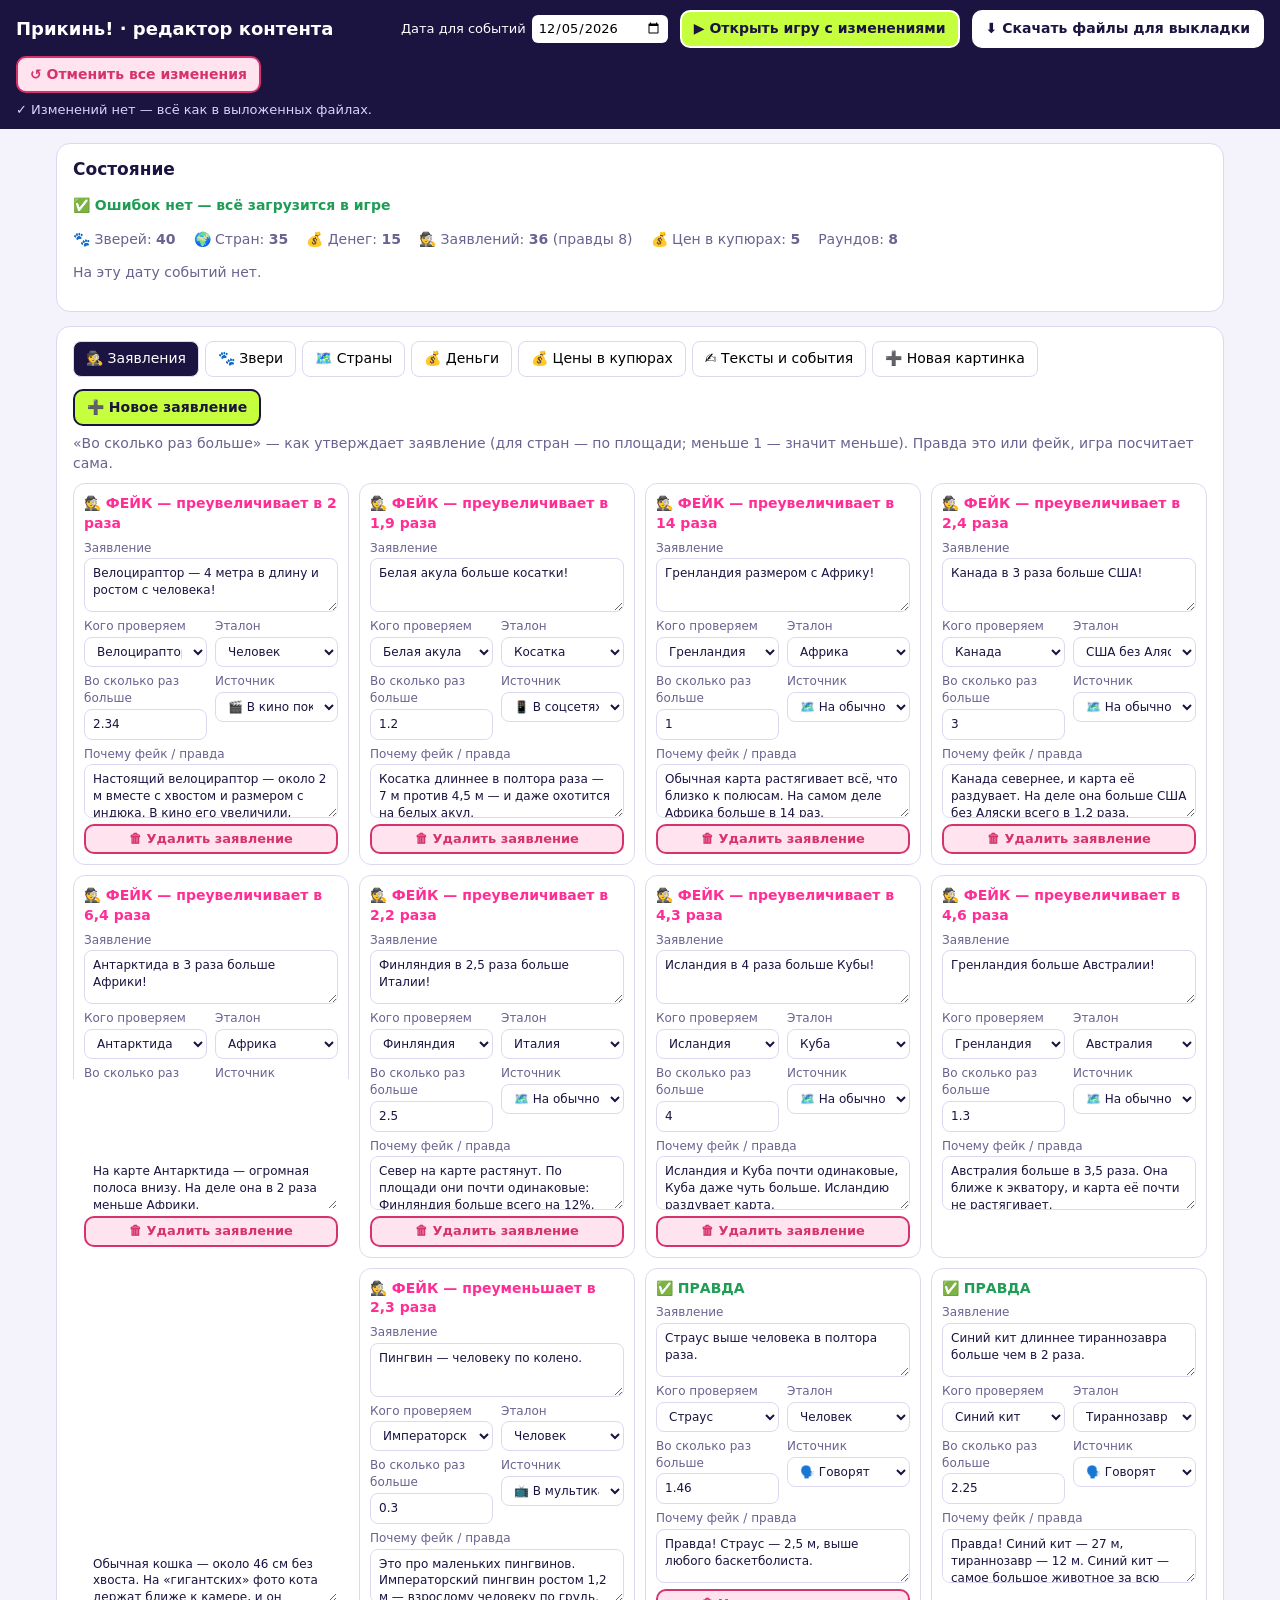
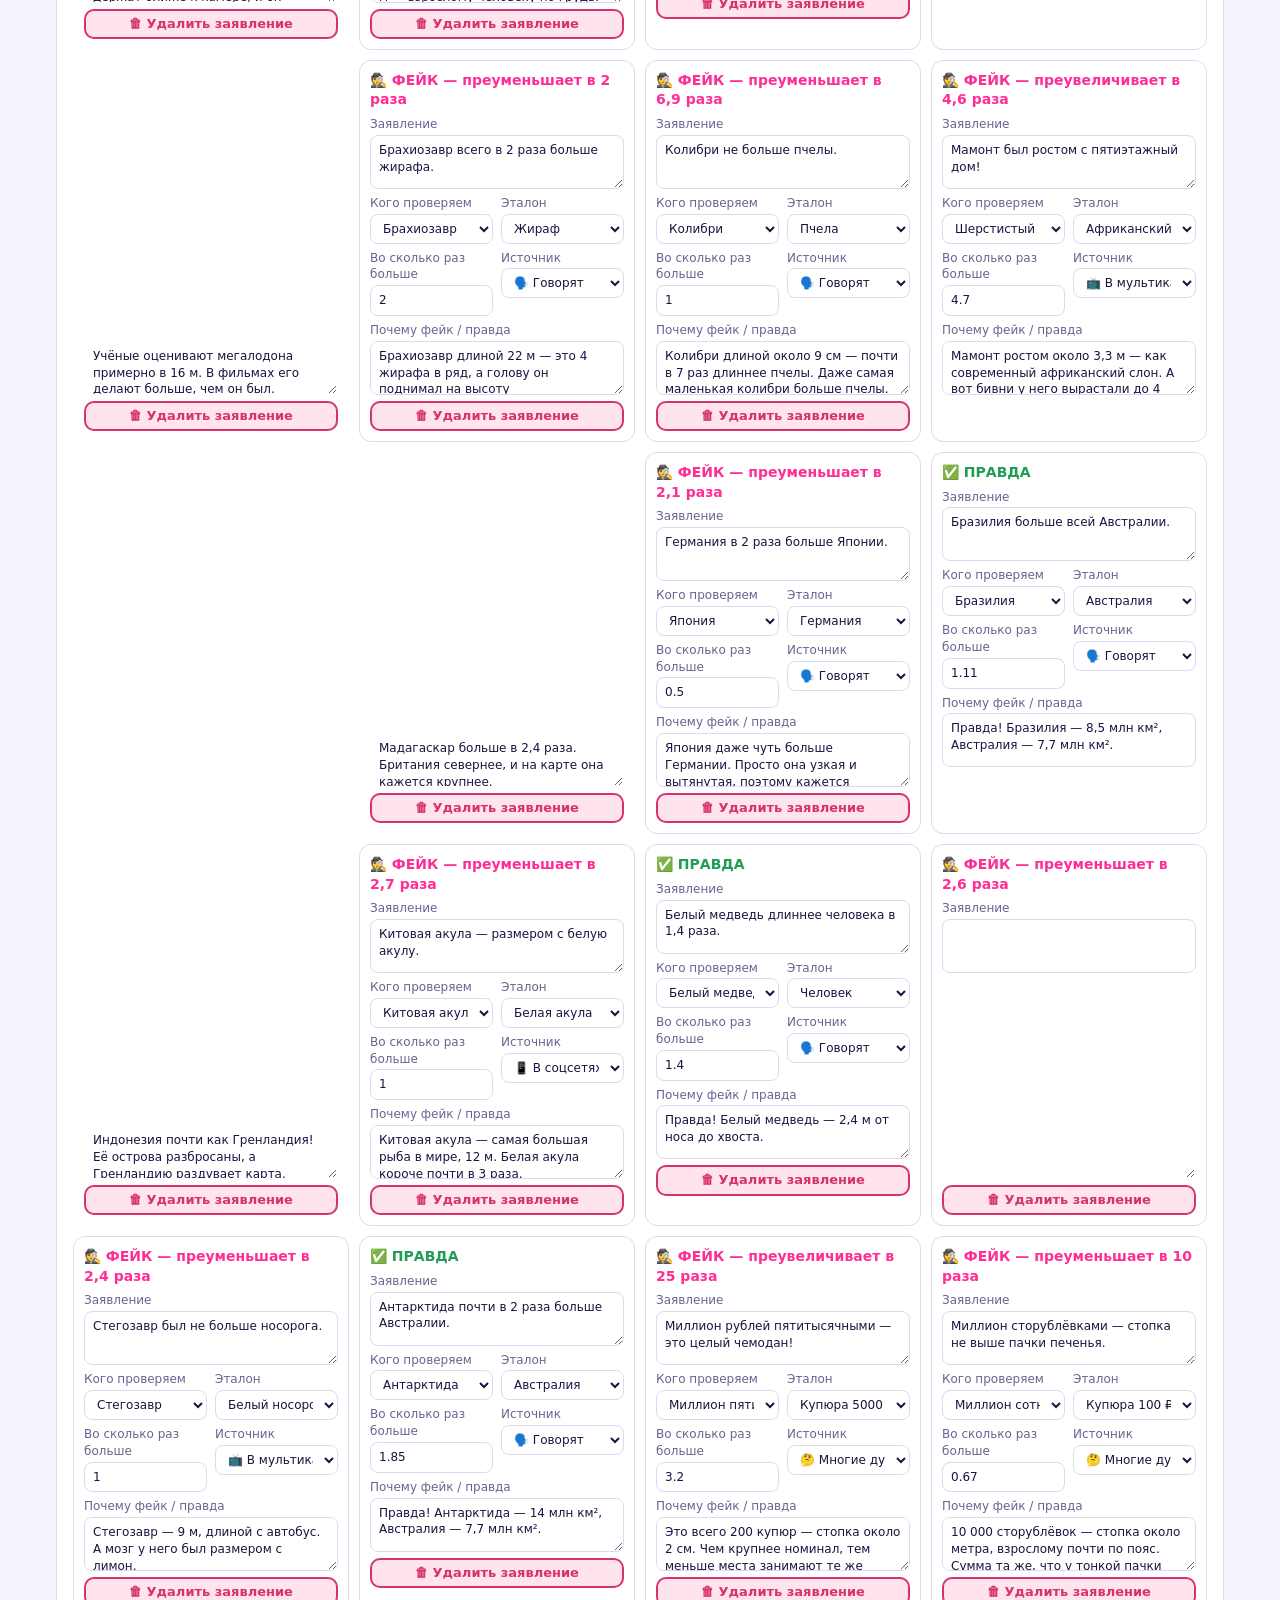
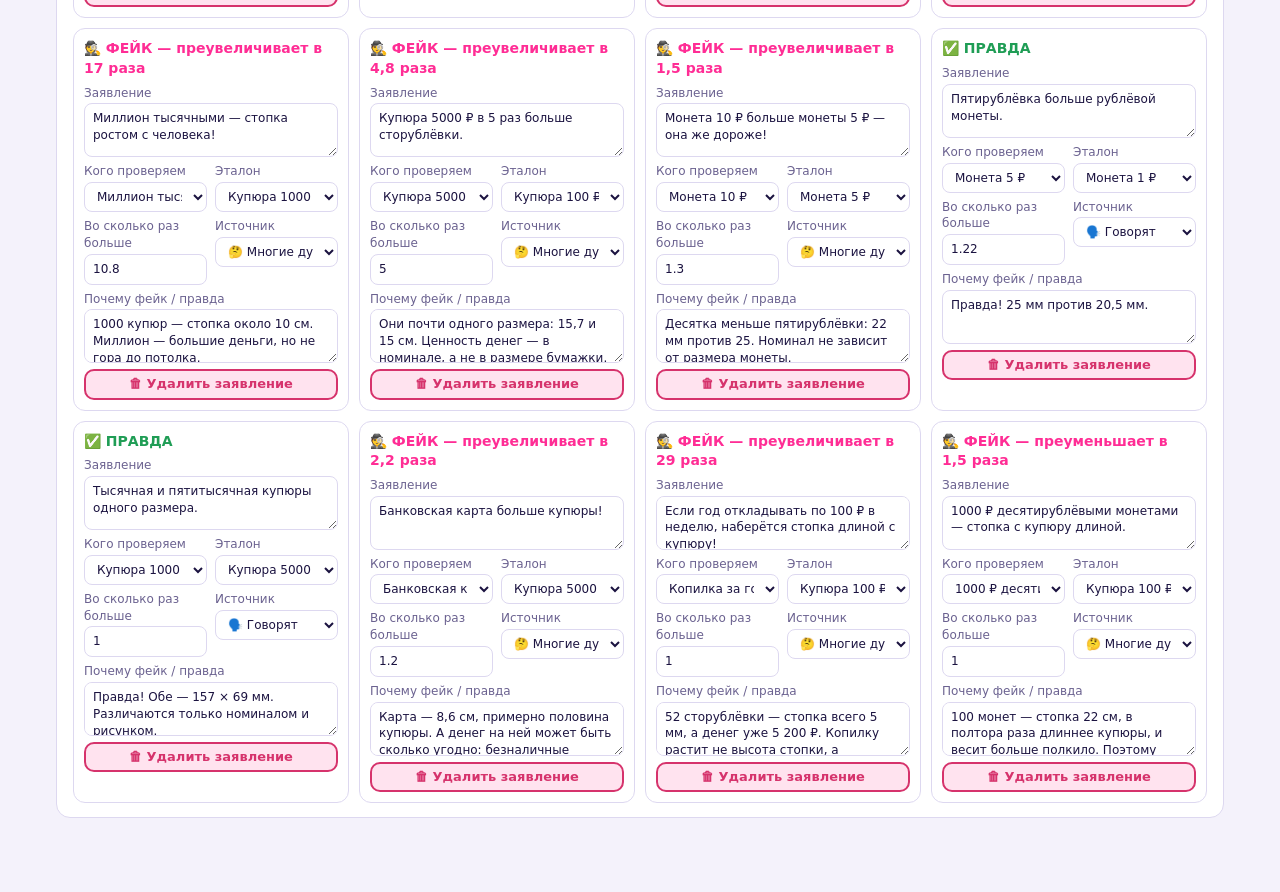
==== commit 39317693: "Add «Цена в купюрах» rounds: how tall is the price in banknotes A thing stands on the board (phone, " ====
--- a/tools/content.html
+++ b/tools/content.html
@@ -1,529 +1,570 @@
-<!doctype html>
-<html lang="ru">
-<head>
-<meta charset="utf-8">
-<meta name="viewport" content="width=device-width, initial-scale=1">
-<title>Прикинь! — редактор контента</title>
-<!-- Редактор для контент-менеджера (в игру не попадает).
-     Правки сохраняются черновиком в этом браузере; «Открыть игру с изменениями» запускает игру
-     на черновике; «Скачать файлы» отдаёт готовые JSON и картинки для выкладки на CDN. -->
-<style>
-  :root { --ink: #1b1340; --bg: #f4f2fb; --line: #ddd8f0; --ok: #1f9d55; --bad: #d6336c; --hot: #ff2d95; --lime: #c6ff3d; }
-  * { box-sizing: border-box; }
-  body { margin: 0; background: var(--bg); color: var(--ink); font: 14px/1.4 system-ui, -apple-system, "Segoe UI", Roboto, sans-serif; }
-  header { position: sticky; top: 0; z-index: 5; background: var(--ink); color: #fff; padding: 10px 16px; display: flex; flex-wrap: wrap; gap: 8px 12px; align-items: center; }
-  header h1 { margin: 0; font-size: 18px; flex: 1; min-width: 200px; }
-  header label { font-size: 13px; display: flex; gap: 6px; align-items: center; }
-  header input { font: inherit; padding: 4px 6px; border-radius: 6px; border: 0; }
-  .btn { font: inherit; font-weight: 700; border: 2px solid var(--ink); border-radius: 10px; padding: 7px 12px; background: #fff; color: var(--ink); cursor: pointer; }
-  header .btn { border-color: #fff; }
-  .btn.go { background: var(--lime); }
-  .btn.warn { background: #ffe3ef; border-color: var(--bad); color: var(--bad); }
-  .btn.small { padding: 4px 9px; font-size: 13px; }
-  .status { width: 100%; font-size: 13px; color: #d9d3ff; }
-  .status.dirty { color: var(--lime); }
-  main { max-width: 1200px; margin: 0 auto; padding: 14px 16px 60px; }
-  section { background: #fff; border: 1px solid var(--line); border-radius: 14px; padding: 14px 16px; margin-bottom: 14px; }
-  h2 { margin: 0 0 10px; font-size: 17px; }
-  .muted { color: #6b6290; }
-  .errors li { color: var(--bad); }
-  .ok { color: var(--ok); font-weight: 700; }
-  .event-badge { display: inline-block; background: #ff9a1f; border: 2px solid var(--ink); border-radius: 10px; padding: 4px 10px; font-weight: 800; }
-  .facts { display: flex; flex-wrap: wrap; gap: 6px 18px; }
-  .tabs { display: flex; flex-wrap: wrap; gap: 6px; margin-bottom: 12px; }
-  .tabs button { font: inherit; padding: 7px 12px; border-radius: 8px; border: 1px solid var(--line); background: #fff; cursor: pointer; }
-  .tabs button.on { background: var(--ink); color: #fff; }
-  .grid { display: grid; grid-template-columns: repeat(auto-fill, minmax(260px, 1fr)); gap: 10px; }
-  .card { border: 1px solid var(--line); border-radius: 12px; padding: 10px; background: #fff; display: flex; flex-direction: column; gap: 6px; }
-  .card.bad { border-color: var(--bad); background: #fff5f8; }
-  .card svg { display: block; width: 100%; height: 110px; background: repeating-linear-gradient(0deg, #fff 0 19px, #f0eefa 19px 20px); border-radius: 8px; }
-  .card label { display: flex; flex-direction: column; gap: 2px; font-size: 12px; color: #6b6290; }
-  .card input, .card select, .card textarea, .wide input, .wide textarea { font: inherit; color: var(--ink); padding: 6px 8px; border: 1px solid var(--line); border-radius: 8px; background: #fff; width: 100%; }
-  .card textarea, .wide textarea { resize: vertical; min-height: 54px; }
-  .row { display: flex; gap: 8px; }
-  .row > * { flex: 1; min-width: 0; }
-  .src { font-size: 11px; color: #8a83ad; word-break: break-all; }
-  .verdict { font-weight: 800; }
-  .verdict.fake { color: var(--hot); }
-  .verdict.true { color: var(--ok); }
-  .verdict.err { color: var(--bad); }
-  .toolbar { display: flex; flex-wrap: wrap; gap: 8px; align-items: center; margin-bottom: 10px; }
-  .wide { display: flex; flex-direction: column; gap: 10px; }
-  .wide label { display: flex; flex-direction: column; gap: 3px; font-size: 13px; font-weight: 700; }
-  .hidden-list li { margin: 4px 0; }
-  .drop { border: 3px dashed var(--line); border-radius: 14px; padding: 18px; text-align: center; cursor: pointer; }
-  .drop.over { border-color: var(--hot); background: #fff0f7; }
-  .form { display: flex; flex-wrap: wrap; gap: 10px; margin: 12px 0; }
-  .form label { display: flex; flex-direction: column; font-size: 12px; gap: 3px; }
-  .form input, .form select { font: inherit; padding: 6px 8px; border: 1px solid var(--line); border-radius: 8px; min-width: 120px; }
-  .preview { display: grid; grid-template-columns: 1fr 1fr; gap: 12px; }
-  .preview svg { width: 100%; height: 220px; background: #ffcf3d; border-radius: 12px; border: 2px solid var(--ink); }
-  @media (max-width: 700px) { .preview { grid-template-columns: 1fr; } header { position: static; } }
-</style>
-</head>
-<body>
-<header>
-  <h1>Прикинь! · редактор контента</h1>
-  <label>Дата для событий <input type="date" id="date"></label>
-  <button class="btn go" id="btn-play">▶ Открыть игру с изменениями</button>
-  <button class="btn" id="btn-export">⬇ Скачать файлы для выкладки</button>
-  <button class="btn warn" id="btn-reset">↺ Отменить все изменения</button>
-  <div class="status" id="status"></div>
-</header>
-<main>
-  <section>
-    <h2>Состояние</h2>
-    <div id="summary" class="muted">Загрузка…</div>
-  </section>
-
-  <section>
-    <div class="tabs" id="tabs">
-      <button data-tab="claims" class="on">🕵️ Заявления</button>
-      <button data-tab="animals">🐾 Звери</button>
-      <button data-tab="countries">🗺️ Страны</button>
-      <button data-tab="money">💰 Деньги</button>
-      <button data-tab="texts">✍️ Тексты и события</button>
-      <button data-tab="new">➕ Новая картинка</button>
-    </div>
-    <div id="panel"></div>
-  </section>
-
-  <section id="new-box" hidden>
-    <h2>Новый объект по картинке</h2>
-    <p class="muted">Перетащите PNG или SVG с прозрачным фоном. Игра сама обрежет поля, посчитает пропорции и перекрасит силуэт. Заполните поля и нажмите «Добавить в игру» — объект появится в своей вкладке и в черновике игры.</p>
-    <div class="drop" id="drop">📂 Перетащите файл сюда или нажмите, чтобы выбрать<input type="file" id="file" accept="image/png,image/svg+xml,image/webp" hidden></div>
-    <div class="form">
-      <label>Тема <select id="f-kind"><option value="animals">Зверь</option><option value="countries">Страна</option><option value="money">Деньги</option></select></label>
-      <label>id (латиницей) <input id="f-id" placeholder="okapi"></label>
-      <label>Название <input id="f-name" placeholder="Окапи"></label>
-      <label id="l-size">Размер, м <input id="f-size" type="number" step="any" value="2"></label>
-      <label id="l-dim">Измерение <select id="f-dim"><option value="long">в длину</option><option value="tail">в длину с хвостом</option><option value="tall">в высоту</option><option value="diam">в диаметре</option></select></label>
-      <label id="l-ref">Эталон рядом <select id="f-ref"></select></label>
-      <label style="flex:1;min-width:220px">Факт <input id="f-fact" placeholder="Родственник жирафа, а похож на зебру"></label>
-    </div>
-    <div class="preview" id="preview" hidden>
-      <div><svg id="pv-styles"></svg><small class="muted">Стили: эталон · догадка · правильный ответ</small></div>
-      <div><svg id="pv-scale"></svg><small class="muted" id="pv-note"></small></div>
-    </div>
-    <p id="pv-error" class="errors" hidden></p>
-    <button class="btn go" id="btn-add" hidden>➕ Добавить в игру</button>
-  </section>
-</main>
-
-<script src="../game/js/util.js"></script>
-<script src="../game/js/assets.js"></script>
-<script src="../game/js/content.js"></script>
-<script>
-(function () {
-  'use strict';
-  var U = App.util;
-  var BASE = '../game/content/';
-  var KEY = App.content.DRAFT_KEY;
-  var CATS = { animals: 'Звери', countries: 'Страны', money: 'Деньги' };
-  var DIMS = { long: 'в длину', tail: 'в длину с хвостом', tall: 'в высоту', diam: 'в диаметре' };
-  var ORIG = null, D = null, BASEDATA = { animals: [], countries: [] }, C = null;
-  var tab = 'claims', dropped = null;
-
-  function $(id) { return document.getElementById(id); }
-  function esc(s) { return String(s == null ? '' : s).replace(/[&<>"]/g, function (c) { return { '&': '&amp;', '<': '&lt;', '>': '&gt;', '"': '&quot;' }[c]; }); }
-  function clone(o) { return JSON.parse(JSON.stringify(o)); }
-  function getJSON(name) {
-    return fetch(BASE + name, { cache: 'no-store' }).then(function (r) { return r.ok ? r.json() : null; }).catch(function () { return null; });
-  }
-  function val(it) { return it.kind === 'country' ? U.fmtArea(it.value) : U.fmtLen(it.value) + ' ' + it.dimText; }
-  function num(v) { if (v === '' || v == null) return undefined; var n = parseFloat(String(v).replace(',', '.')); return isFinite(n) ? n : v; }
-
-  // ---------- черновик ----------
-  function normalize(d) {
-    d.items = d.items || {};
-    ['animals', 'countries', 'money', 'hidden'].forEach(function (k) { if (!Array.isArray(d.items[k])) d.items[k] = []; });
-    if (!d.items.edits || typeof d.items.edits !== 'object') d.items.edits = {};
-    d.claims = d.claims || {};
-    if (!Array.isArray(d.claims.claims)) d.claims.claims = [];
-    if (!d.claims.sources) d.claims.sources = clone(App.content.SOURCES);
-    d.game = d.game || {};
-    d.game.texts = d.game.texts || {};
-    d.game.lessons = d.game.lessons || {};
-    if (!Array.isArray(d.game.events)) d.game.events = [];
-    return d;
-  }
-  function data() { return { game: D.game, items: D.items, claims: D.claims }; }
-  function dirty() { return JSON.stringify(data()) !== JSON.stringify(ORIG); }
-  function save() {
-    try { localStorage.setItem(KEY, JSON.stringify(data())); } catch (e) { alert('Не получилось сохранить черновик в браузере: ' + e.message); }
-    status();
-  }
-  function status() {
-    var d = dirty();
-    $('status').className = 'status' + (d ? ' dirty' : '');
-    $('status').textContent = d
-      ? '✏️ Есть изменения — они сохранены в этом браузере. Чтобы дети их увидели, скачайте файлы и выложите в папку content на CDN.'
-      : '✓ Изменений нет — всё как в выложенных файлах.';
-  }
-
-  // ---------- проверка через сам движок игры ----------
-  function refresh() {
-    var y = window.scrollY;
-    return App.content.load(BASE, $('date').value, data()).then(function (c) {
-      C = c;
-      renderSummary();
-      renderTab();
-      window.scrollTo(0, y);
-    });
-  }
-  var refreshT = 0;
-  function refreshSoon() { clearTimeout(refreshT); refreshT = setTimeout(refresh, 250); }
-
-  function findItem(id) {
-    if (!C) return null;
-    var all = C.pools.animals.concat(C.pools.countries, C.pools.money);
-    for (var i = 0; i < all.length; i++) if (all[i].id === id) return all[i];
-    return null;
-  }
-
-  // ---------- силуэты как в игре ----------
-  function shape(it, which, x, y, w) {
-    var k = w / it.vb[2];
-    var inner = it.layers ? App.assets.layer(it, which)
-      : '<g fill="' + (which === 'ref' ? '#1b1340' : which === 'truth' ? 'none' : '#fff') + '" stroke="' + (which === 'ref' ? 'none' : which === 'truth' ? '#ff2d95' : '#1b1340') + '" stroke-width="3" vector-effect="non-scaling-stroke">' + it.markup + '</g>';
-    return '<g transform="translate(' + x + ' ' + y + ') scale(' + k + ') translate(' + (-it.vb[0]) + ' ' + (-it.vb[1]) + ')">' + inner + '</g>';
-  }
-  function scene(items, W, H) {
-    var pad = 10, gap = 14;
-    var totalW = items.reduce(function (a, it) { return a + it.w; }, 0);
-    var maxH = Math.max.apply(null, items.map(function (it) { return it.h; }));
-    var s = Math.min((W - pad * 2 - gap * (items.length - 1)) / totalW, (H - pad * 2) / maxH);
-    var x = (W - totalW * s - gap * (items.length - 1)) / 2, out = '';
-    items.forEach(function (it) {
-      out += shape(it, it._style || 'ref', x, H - pad - it.h * s, it.w * s);
-      x += it.w * s + gap;
-    });
-    return out + '<line x1="0" x2="' + W + '" y1="' + (H - pad) + '" y2="' + (H - pad) + '" stroke="#1b1340" stroke-width="2"/>';
-  }
-
-  // ---------- сводка ----------
-  function renderSummary() {
-    var cfg = C.cfg, ev = C.event;
-    var all = C.claims.animals.concat(C.claims.countries, C.claims.money);
-    var truths = all.filter(function (c) { return c.isTrue; }).length;
-    $('summary').innerHTML = (C.errors.length
-      ? '<ul class="errors">' + C.errors.map(function (x) { return '<li>' + esc(x) + '</li>'; }).join('') + '</ul>'
-      : '<p class="ok">✅ Ошибок нет — всё загрузится в игре</p>') +
-      '<div class="facts"><span>🐾 Зверей: <b>' + C.pools.animals.length + '</b></span><span>🌍 Стран: <b>' + C.pools.countries.length + '</b></span>' +
-      '<span>💰 Денег: <b>' + C.pools.money.length + '</b></span><span>🕵️ Заявлений: <b>' + all.length + '</b> (правды ' + truths + ')</span>' +
-      '<span>Раундов: <b>' + cfg.rounds + '</b></span></div>' +
-      '<p>' + (ev ? 'Событие на эту дату: <span class="event-badge">' + esc(ev.title) + '</span> ' + esc(ev.text || '') : '<span class="muted">На эту дату событий нет.</span>') + '</p>';
-  }
-
-  // ---------- вкладки ----------
-  function renderTab() {
-    $('new-box').hidden = tab !== 'new';
-    if (tab === 'claims') return renderClaims();
-    if (tab === 'texts') return renderTexts();
-    if (tab === 'new') { $('panel').innerHTML = ''; return updatePreview(); }
-    renderObjects(tab);
-  }
-
-  // Заявления
-  function claimOf(i) {
-    var all = C.claims.animals.concat(C.claims.countries, C.claims.money);
-    for (var k = 0; k < all.length; k++) if (all[k].uid === 'c' + i) return all[k];
-    return null;
-  }
-  function options(selected) {
-    return Object.keys(CATS).map(function (cat) {
-      return '<optgroup label="' + CATS[cat] + '">' + C.pools[cat].map(function (it) {
-        return '<option value="' + esc(it.id) + '"' + (it.id === selected ? ' selected' : '') + '>' + esc(it.name) + '</option>';
-      }).join('') + '</optgroup>';
-    }).join('');
-  }
-  function renderClaims() {
-    var srcs = D.claims.sources;
-    var html = '<div class="toolbar"><button class="btn go" data-act="cadd">➕ Новое заявление</button>' +
-      '<span class="muted">«Во сколько раз больше» — как утверждает заявление (для стран — по площади; меньше 1 — значит меньше). Правда это или фейк, игра посчитает сама.</span></div><div class="grid">';
-    html += D.claims.claims.map(function (c, i) {
-      var cl = claimOf(i);
-      var v = !cl ? '<div class="verdict err">⚠️ Ошибка: оба объекта должны существовать и быть из одной темы, число — больше нуля</div>'
-        : cl.isTrue ? '<div class="verdict true">✅ ПРАВДА</div>'
-        : '<div class="verdict fake">🕵️ ФЕЙК — ' + (cl.g0 >= 1 ? 'преувеличивает' : 'преуменьшает') + ' в ' + U.fmtRatio(cl.target.kind === 'country' ? Math.pow(Math.max(cl.g0, 1 / cl.g0), 2) : Math.max(cl.g0, 1 / cl.g0)) + ' раза</div>';
-      return '<div class="card' + (cl ? '' : ' bad') + '" data-i="' + i + '">' + v +
-        '<label>Заявление<textarea data-c="text">' + esc(c.text) + '</textarea></label>' +
-        '<div class="row"><label>Кого проверяем<select data-c="target">' + options(c.target) + '</select></label>' +
-        '<label>Эталон<select data-c="ref">' + options(c.ref) + '</select></label></div>' +
-        '<div class="row"><label>Во сколько раз больше<input data-c="says" type="number" step="any" value="' + esc(c.says) + '"></label>' +
-        '<label>Источник<select data-c="source">' + Object.keys(srcs).map(function (k) {
-          return '<option value="' + k + '"' + (k === c.source ? ' selected' : '') + '>' + esc(srcs[k]) + '</option>';
-        }).join('') + '</select></label></div>' +
-        '<label>Почему фейк / правда<textarea data-c="why">' + esc(c.why) + '</textarea></label>' +
-        '<button class="btn small warn" data-act="cdel">🗑 Удалить заявление</button></div>';
-    }).join('');
-    $('panel').innerHTML = html + '</div>';
-  }
-
-  // Звери, страны, деньги
-  function objects(cat) {
-    var manual = {};
-    D.items[cat].forEach(function (r) { manual[r.id] = true; });
-    var list = [];
-    (BASEDATA[cat] || []).forEach(function (r) { if (!manual[r.id]) list.push({ origin: 'base', raw: r, id: r.id }); });
-    D.items[cat].forEach(function (r, i) { list.push({ origin: 'manual', raw: r, id: r.id, idx: i }); });
-    return list;
-  }
-  function field(o, f) {
-    if (o.origin === 'base') {
-      var e = D.items.edits[o.id];
-      if (e && e[f] !== undefined) return e[f];
-    }
-    return o.raw[f];
-  }
-  function renderObjects(cat) {
-    var hidden = D.items.hidden;
-    var human = findItem('human');
-    var list = objects(cat);
-    var html = '<div class="toolbar"><button class="btn go" data-act="gonew">➕ Добавить по картинке</button>' +
-      '<span class="muted">Правки встроенных объектов сохраняются как поправки в items.json — большие файлы с силуэтами не меняются.</span></div><div class="grid">';
-    html += list.filter(function (o) { return hidden.indexOf(o.id) < 0; }).map(function (o) {
-      var it = findItem(o.id);
-      var pic = it ? '<svg viewBox="0 0 200 110">' + scene(cat === 'animals' && human && it !== human ? [human, it] : [it], 200, 110) + '</svg>'
-        : '<div class="verdict err">⚠️ Не загрузилось — проверьте размер и картинку</div>';
-      var isCountry = cat === 'countries';
-      var src = o.origin === 'base' ? '✏️ встроенный (' + (isCountry ? 'countries.json' : 'animals.json') + ')'
-        : '🖼 ' + (/^data:/.test(o.raw.image || '') ? 'новая картинка — скачается при выкладке' : esc(o.raw.image || ''));
-      return '<div class="card' + (it ? '' : ' bad') + '" data-cat="' + cat + '" data-id="' + esc(o.id) + '" data-origin="' + o.origin + '" data-idx="' + (o.idx == null ? '' : o.idx) + '">' +
-        pic + '<div class="src">id: ' + esc(o.id) + ' · ' + src + '</div>' +
-        '<label>Название<input data-f="name" value="' + esc(field(o, 'name')) + '"></label>' +
-        '<div class="row">' + (isCountry
-          ? '<label>Площадь, км²<input data-f="area" type="number" step="any" value="' + esc(field(o, 'area')) + '"></label>'
-          : '<label>Размер, м<input data-f="size" type="number" step="any" value="' + esc(field(o, 'size')) + '"></label>' +
-            '<label>Измерение<select data-f="dim">' + Object.keys(DIMS).map(function (k) {
-              return '<option value="' + k + '"' + (k === field(o, 'dim') ? ' selected' : '') + '>' + DIMS[k] + '</option>';
-            }).join('') + '</select></label>') + '</div>' +
-        '<label>Факт «ЧЕГО?!»<textarea data-f="fact">' + esc(field(o, 'fact')) + '</textarea></label>' +
-        '<button class="btn small warn" data-act="odel">🗑 ' + (o.origin === 'base' ? 'Убрать из игры' : 'Удалить') + '</button></div>';
-    }).join('');
-    html += '</div>';
-    var hid = list.filter(function (o) { return hidden.indexOf(o.id) >= 0; });
-    if (hid.length) {
-      html += '<h2 style="margin-top:16px">Убрано из игры</h2><ul class="hidden-list">' + hid.map(function (o) {
-        return '<li>' + esc(field(o, 'name')) + ' <button class="btn small" data-act="unhide" data-id="' + esc(o.id) + '">Вернуть</button></li>';
-      }).join('') + '</ul>';
-    }
-    $('panel').innerHTML = html;
-  }
-
-  // Тексты и события
-  function renderTexts() {
-    var t = D.game.texts, l = D.game.lessons;
-    var lessons = [['detector', '🕵️ Главный урок'], ['animals', '🐾 Урок про зверей'], ['countries', '🗺️ Урок про карты'], ['area', '📐 Урок про площадь'], ['money', '💰 Урок про деньги']];
-    var html = '<div class="wide">' +
-      '<label>Подзаголовок на старте (**жирный**, перенос строки — Enter)<textarea data-t="texts.tagline">' + esc(t.tagline) + '</textarea></label>' +
-      '<label>Реплики Капи — по одной в строке<textarea data-t="texts.capy" rows="6">' + esc((t.capy || []).join('\n')) + '</textarea></label>' +
-      '<label>Подпись к «поделиться»<input data-t="texts.share" value="' + esc(t.share) + '"></label>' +
-      lessons.map(function (x) { return '<label>' + x[1] + ' (экран итогов)<textarea data-t="lessons.' + x[0] + '">' + esc(l[x[0]]) + '</textarea></label>'; }).join('') +
-      '</div><h2 style="margin-top:18px">События по расписанию</h2>' +
-      '<div class="toolbar"><button class="btn go" data-act="eadd">➕ Новое событие</button><span class="muted">В эти даты на старте появится баннер. Цвет, наряд Капи и босс-пары события сохраняются как были.</span></div><div class="grid">' +
-      D.game.events.map(function (e, i) {
-        return '<div class="card" data-e="' + i + '">' +
-          '<label>Заголовок баннера<input data-ev="title" value="' + esc(e.title) + '"></label>' +
-          '<label>Текст<input data-ev="text" value="' + esc(e.text) + '"></label>' +
-          '<div class="row"><label>С<input data-ev="from" type="date" value="' + esc(e.from) + '"></label><label>По<input data-ev="to" type="date" value="' + esc(e.to) + '"></label></div>' +
-          '<button class="btn small warn" data-act="edel">🗑 Удалить событие</button></div>';
-      }).join('') + '</div>';
-    $('panel').innerHTML = html;
-  }
-
-  // ---------- правки ----------
-  function setObj(card, f, raw) {
-    var v = f === 'size' || f === 'area' ? num(raw) : raw;
-    var cat = card.getAttribute('data-cat'), id = card.getAttribute('data-id');
-    if (card.getAttribute('data-origin') === 'manual') {
-      D.items[cat][+card.getAttribute('data-idx')][f] = v;
-      return;
-    }
-    var base = (BASEDATA[cat] || []).filter(function (r) { return r.id === id; })[0] || {};
-    var e = D.items.edits[id] || {};
-    if (v === undefined || v === base[f]) delete e[f]; else e[f] = v;
-    if (Object.keys(e).length) D.items.edits[id] = e; else delete D.items.edits[id];
-  }
-  function setPath(path, raw) {
-    var p = path.split('.');
-    var v = path === 'texts.capy' ? raw.split('\n').map(function (s) { return s.trim(); }).filter(Boolean) : raw;
-    D.game[p[0]][p[1]] = v;
-  }
-
-  var panel = $('panel');
-  panel.addEventListener('input', function (e) {
-    var t = e.target, card = t.closest('.card');
-    if (t.hasAttribute('data-f')) setObj(card, t.getAttribute('data-f'), t.value);
-    else if (t.hasAttribute('data-c')) {
-      var f = t.getAttribute('data-c');
-      D.claims.claims[+card.getAttribute('data-i')][f] = f === 'says' ? num(t.value) : t.value;
-    } else if (t.hasAttribute('data-t')) setPath(t.getAttribute('data-t'), t.value);
-    else if (t.hasAttribute('data-ev')) D.game.events[+card.getAttribute('data-e')][t.getAttribute('data-ev')] = t.value;
-    else return;
-    save();
-  });
-  // после ухода из поля — перепроверяем всё движком игры
-  panel.addEventListener('change', function () { refreshSoon(); });
-  panel.addEventListener('click', function (e) {
-    var b = e.target.closest('[data-act]');
-    if (!b) return;
-    var act = b.getAttribute('data-act'), card = b.closest('.card');
-    if (act === 'cadd') {
-      D.claims.claims.unshift({ target: 'orca', ref: 'great_white', says: 1, source: 'social', text: 'Новое заявление — напишите текст', why: '' });
-    } else if (act === 'cdel') {
-      if (!confirm('Удалить это заявление?')) return;
-      D.claims.claims.splice(+card.getAttribute('data-i'), 1);
-    } else if (act === 'odel') {
-      var id = card.getAttribute('data-id'), cat = card.getAttribute('data-cat');
-      if (card.getAttribute('data-origin') === 'manual') {
-        if (!confirm('Удалить этот объект?')) return;
-        D.items[cat].splice(+card.getAttribute('data-idx'), 1);
-      } else if (D.items.hidden.indexOf(id) < 0) D.items.hidden.push(id);
-    } else if (act === 'unhide') {
-      D.items.hidden = D.items.hidden.filter(function (x) { return x !== b.getAttribute('data-id'); });
-    } else if (act === 'eadd') {
-      var d = new Date(), d2 = new Date(Date.now() + 7 * 864e5);
-      D.game.events.unshift({ id: 'event' + Date.now(), from: iso(d), to: iso(d2), title: '🎉 Новое событие', text: '' });
-    } else if (act === 'edel') {
-      if (!confirm('Удалить это событие?')) return;
-      D.game.events.splice(+card.getAttribute('data-e'), 1);
-    } else if (act === 'gonew') {
-      return setTab('new');
-    }
-    save();
-    refresh();
-  });
-
-  // ---------- новая картинка ----------
-  function readFile(f) {
-    var r = new FileReader();
-    r.onload = function () { dropped = { name: f.name, url: r.result }; updatePreview(); };
-    r.readAsDataURL(f);
-  }
-  $('drop').addEventListener('click', function () { $('file').click(); });
-  $('file').addEventListener('change', function () { if (this.files[0]) readFile(this.files[0]); });
-  ['dragenter', 'dragover'].forEach(function (ev) { $('drop').addEventListener(ev, function (e) { e.preventDefault(); this.classList.add('over'); }); });
-  ['dragleave', 'drop'].forEach(function (ev) { $('drop').addEventListener(ev, function (e) { e.preventDefault(); this.classList.remove('over'); }); });
-  $('drop').addEventListener('drop', function (e) { if (e.dataTransfer.files[0]) readFile(e.dataTransfer.files[0]); });
-  ['f-kind', 'f-id', 'f-name', 'f-size', 'f-dim', 'f-ref', 'f-fact'].forEach(function (id) { $(id).addEventListener('input', updatePreview); });
-
-  function newItem() {
-    var cat = $('f-kind').value, country = cat === 'countries';
-    var it = { kind: country ? 'country' : 'animal', id: $('f-id').value.trim() || 'new', name: $('f-name').value.trim() || 'Новый объект',
-      value: num($('f-size').value) || 1, dim: $('f-dim').value, axis: $('f-dim').value === 'tall' ? 'h' : 'w', image: dropped.url };
-    it.dimText = country ? 'по площади' : DIMS[it.dim];
-    return it;
-  }
-  function updatePreview() {
-    var country = $('f-kind').value === 'countries';
-    $('l-size').firstChild.textContent = country ? 'Площадь, км² ' : 'Размер, м ';
-    $('l-dim').hidden = country;
-    $('l-ref').hidden = country;
-    if (C && !$('f-ref').options.length) {
-      $('f-ref').innerHTML = options('human');
-    }
-    if (!dropped || !C) return;
-    var it = newItem();
-    App.assets.prepare(it).then(function () {
-      $('preview').hidden = false;
-      $('pv-error').hidden = true;
-      $('btn-add').hidden = false;
-      var st = ['ref', 'g1', 'truth'].map(function (s) { var o = Object.assign({}, it); o._style = s; return o; });
-      $('pv-styles').setAttribute('viewBox', '0 0 300 220');
-      $('pv-styles').innerHTML = scene(st, 300, 220);
-      var ref = country ? null : findItem($('f-ref').value);
-      var g = Object.assign({}, it, { _style: 'g1' });
-      $('pv-scale').setAttribute('viewBox', '0 0 300 220');
-      $('pv-scale').innerHTML = scene(ref ? [ref, g] : [Object.assign({}, it, { _style: 'ref' })], 300, 220);
-      $('pv-note').textContent = ref ? 'В настоящем масштабе: ' + ref.name + ' (' + val(ref) + ') и ' + it.name + ' (' + val(it) + ')'
-        : 'Контур страны; площадь по пикселям подгоняется под ' + U.fmtArea(it.value);
-    }).catch(function (e) {
-      $('preview').hidden = true;
-      $('btn-add').hidden = true;
-      $('pv-error').hidden = false;
-      $('pv-error').textContent = '❌ ' + e.message;
-    });
-  }
-  $('btn-add').addEventListener('click', function () {
-    var cat = $('f-kind').value, id = $('f-id').value.trim();
-    if (!/^[a-z0-9_]+$/.test(id)) return alert('id — только латинские буквы, цифры и _ (например okapi)');
-    if (findItem(id)) return alert('Объект с таким id уже есть');
-    var ext = (dropped.name.match(/\.(png|svg|webp)$/i) || ['', 'png'])[1].toLowerCase();
-    var rec = { id: id, name: $('f-name').value.trim() || id, image: dropped.url, fact: $('f-fact').value.trim(), _file: 'img/' + id + '.' + ext };
-    if (cat === 'countries') rec.area = num($('f-size').value); else { rec.size = num($('f-size').value); rec.dim = $('f-dim').value; }
-    D.items[cat].push(rec);
-    save();
-    dropped = null;
-    $('preview').hidden = true;
-    $('btn-add').hidden = true;
-    setTab(cat);
-  });
-
-  // ---------- выкладка ----------
-  function download(name, content, type) {
-    var url = typeof content === 'string' && /^data:/.test(content) ? content
-      : URL.createObjectURL(new Blob([typeof content === 'string' ? content : JSON.stringify(content, null, 2) + '\n'], { type: type || 'application/json' }));
-    var a = document.createElement('a');
-    a.href = url;
-    a.download = name;
-    document.body.appendChild(a);
-    a.click();
-    a.remove();
-  }
-  $('btn-export').addEventListener('click', function () {
-    var items = clone(D.items), images = [];
-    ['animals', 'countries', 'money'].forEach(function (cat) {
-      items[cat].forEach(function (r) {
-        if (/^data:/.test(r.image || '')) {
-          var f = r._file || ('img/' + r.id + '.png');
-          images.push({ name: f.split('/').pop(), url: r.image });
-          r.image = f;
-        }
-        delete r._file;
-      });
-    });
-    var files = [['game.json', D.game], ['claims.json', D.claims], ['items.json', items]];
-    images.forEach(function (im) { files.push([im.name, im.url]); });
-    files.forEach(function (f, i) { setTimeout(function () { download(f[0], f[1]); }, i * 400); });
-    alert('Скачиваются файлы: ' + files.map(function (f) { return f[0]; }).join(', ') +
-      '.\n\nПоложите JSON-файлы в папку game/content, а картинки — в game/content/img на CDN. Игра подхватит изменения при следующем запуске, без релиза.');
-  });
-  $('btn-play').addEventListener('click', function () { save(); window.open('../game/?draft=1', '_blank'); });
-  $('btn-reset').addEventListener('click', function () {
-    if (!confirm('Отменить все изменения и вернуться к выложенным файлам?')) return;
-    try { localStorage.removeItem(KEY); } catch (e) { /* ничего */ }
-    D = normalize(clone(ORIG));
-    status();
-    refresh();
-  });
-
-  // ---------- вкладки ----------
-  function setTab(t) {
-    tab = t;
-    Array.prototype.forEach.call(document.querySelectorAll('#tabs button'), function (x) { x.classList.toggle('on', x.getAttribute('data-tab') === t); });
-    renderTab();
-    if (t === 'new') $('new-box').scrollIntoView({ behavior: 'smooth' });
-  }
-  Array.prototype.forEach.call(document.querySelectorAll('#tabs button'), function (b) {
-    b.addEventListener('click', function () { setTab(b.getAttribute('data-tab')); });
-  });
-  function iso(d) { return d.getFullYear() + '-' + ('0' + (d.getMonth() + 1)).slice(-2) + '-' + ('0' + d.getDate()).slice(-2); }
-  $('date').value = iso(new Date());
-  $('date').addEventListener('change', refresh);
-
-  // ---------- старт ----------
-  Promise.all([getJSON('game.json'), getJSON('claims.json'), getJSON('items.json'), getJSON('animals.json'), getJSON('countries.json')]).then(function (r) {
-    ORIG = normalize({ game: r[0] || {}, claims: r[1] || {}, items: r[2] || {} });
-    ORIG = { game: ORIG.game, items: ORIG.items, claims: ORIG.claims };
-    BASEDATA = { animals: (r[3] && r[3].animals) || [], countries: (r[4] && r[4].countries) || [] };
-    var saved = null;
-    try { saved = JSON.parse(localStorage.getItem(KEY) || 'null'); } catch (e) { saved = null; }
-    D = normalize(saved && saved.game ? saved : clone(ORIG));
-    status();
-    refresh();
-  });
-})();
-</script>
-</body>
-</html>
+<!doctype html>
+<html lang="ru">
+<head>
+<meta charset="utf-8">
+<meta name="viewport" content="width=device-width, initial-scale=1">
+<title>Прикинь! — редактор контента</title>
+<!-- Редактор для контент-менеджера (в игру не попадает).
+     Правки сохраняются черновиком в этом браузере; «Открыть игру с изменениями» запускает игру
+     на черновике; «Скачать файлы» отдаёт готовые JSON и картинки для выкладки на CDN. -->
+<style>
+  :root { --ink: #1b1340; --bg: #f4f2fb; --line: #ddd8f0; --ok: #1f9d55; --bad: #d6336c; --hot: #ff2d95; --lime: #c6ff3d; }
+  * { box-sizing: border-box; }
+  body { margin: 0; background: var(--bg); color: var(--ink); font: 14px/1.4 system-ui, -apple-system, "Segoe UI", Roboto, sans-serif; }
+  header { position: sticky; top: 0; z-index: 5; background: var(--ink); color: #fff; padding: 10px 16px; display: flex; flex-wrap: wrap; gap: 8px 12px; align-items: center; }
+  header h1 { margin: 0; font-size: 18px; flex: 1; min-width: 200px; }
+  header label { font-size: 13px; display: flex; gap: 6px; align-items: center; }
+  header input { font: inherit; padding: 4px 6px; border-radius: 6px; border: 0; }
+  .btn { font: inherit; font-weight: 700; border: 2px solid var(--ink); border-radius: 10px; padding: 7px 12px; background: #fff; color: var(--ink); cursor: pointer; }
+  header .btn { border-color: #fff; }
+  .btn.go { background: var(--lime); }
+  .btn.warn { background: #ffe3ef; border-color: var(--bad); color: var(--bad); }
+  .btn.small { padding: 4px 9px; font-size: 13px; }
+  .status { width: 100%; font-size: 13px; color: #d9d3ff; }
+  .status.dirty { color: var(--lime); }
+  main { max-width: 1200px; margin: 0 auto; padding: 14px 16px 60px; }
+  section { background: #fff; border: 1px solid var(--line); border-radius: 14px; padding: 14px 16px; margin-bottom: 14px; }
+  h2 { margin: 0 0 10px; font-size: 17px; }
+  .muted { color: #6b6290; }
+  .errors li { color: var(--bad); }
+  .ok { color: var(--ok); font-weight: 700; }
+  .event-badge { display: inline-block; background: #ff9a1f; border: 2px solid var(--ink); border-radius: 10px; padding: 4px 10px; font-weight: 800; }
+  .facts { display: flex; flex-wrap: wrap; gap: 6px 18px; }
+  .tabs { display: flex; flex-wrap: wrap; gap: 6px; margin-bottom: 12px; }
+  .tabs button { font: inherit; padding: 7px 12px; border-radius: 8px; border: 1px solid var(--line); background: #fff; cursor: pointer; }
+  .tabs button.on { background: var(--ink); color: #fff; }
+  .grid { display: grid; grid-template-columns: repeat(auto-fill, minmax(260px, 1fr)); gap: 10px; }
+  .card { border: 1px solid var(--line); border-radius: 12px; padding: 10px; background: #fff; display: flex; flex-direction: column; gap: 6px; }
+  .card.bad { border-color: var(--bad); background: #fff5f8; }
+  .card svg { display: block; width: 100%; height: 110px; background: repeating-linear-gradient(0deg, #fff 0 19px, #f0eefa 19px 20px); border-radius: 8px; }
+  .card label { display: flex; flex-direction: column; gap: 2px; font-size: 12px; color: #6b6290; }
+  .card input, .card select, .card textarea, .wide input, .wide textarea { font: inherit; color: var(--ink); padding: 6px 8px; border: 1px solid var(--line); border-radius: 8px; background: #fff; width: 100%; }
+  .card textarea, .wide textarea { resize: vertical; min-height: 54px; }
+  .row { display: flex; gap: 8px; }
+  .row > * { flex: 1; min-width: 0; }
+  .src { font-size: 11px; color: #8a83ad; word-break: break-all; }
+  .verdict { font-weight: 800; }
+  .verdict.fake { color: var(--hot); }
+  .verdict.true { color: var(--ok); }
+  .verdict.err { color: var(--bad); }
+  .toolbar { display: flex; flex-wrap: wrap; gap: 8px; align-items: center; margin-bottom: 10px; }
+  .wide { display: flex; flex-direction: column; gap: 10px; }
+  .wide label { display: flex; flex-direction: column; gap: 3px; font-size: 13px; font-weight: 700; }
+  .hidden-list li { margin: 4px 0; }
+  .drop { border: 3px dashed var(--line); border-radius: 14px; padding: 18px; text-align: center; cursor: pointer; }
+  .drop.over { border-color: var(--hot); background: #fff0f7; }
+  .form { display: flex; flex-wrap: wrap; gap: 10px; margin: 12px 0; }
+  .form label { display: flex; flex-direction: column; font-size: 12px; gap: 3px; }
+  .form input, .form select { font: inherit; padding: 6px 8px; border: 1px solid var(--line); border-radius: 8px; min-width: 120px; }
+  .preview { display: grid; grid-template-columns: 1fr 1fr; gap: 12px; }
+  .preview svg { width: 100%; height: 220px; background: #ffcf3d; border-radius: 12px; border: 2px solid var(--ink); }
+  @media (max-width: 700px) { .preview { grid-template-columns: 1fr; } header { position: static; } }
+</style>
+</head>
+<body>
+<header>
+  <h1>Прикинь! · редактор контента</h1>
+  <label>Дата для событий <input type="date" id="date"></label>
+  <button class="btn go" id="btn-play">▶ Открыть игру с изменениями</button>
+  <button class="btn" id="btn-export">⬇ Скачать файлы для выкладки</button>
+  <button class="btn warn" id="btn-reset">↺ Отменить все изменения</button>
+  <div class="status" id="status"></div>
+</header>
+<main>
+  <section>
+    <h2>Состояние</h2>
+    <div id="summary" class="muted">Загрузка…</div>
+  </section>
+
+  <section>
+    <div class="tabs" id="tabs">
+      <button data-tab="claims" class="on">🕵️ Заявления</button>
+      <button data-tab="animals">🐾 Звери</button>
+      <button data-tab="countries">🗺️ Страны</button>
+      <button data-tab="money">💰 Деньги</button>
+      <button data-tab="prices">💰 Цены в купюрах</button>
+      <button data-tab="texts">✍️ Тексты и события</button>
+      <button data-tab="new">➕ Новая картинка</button>
+    </div>
+    <div id="panel"></div>
+  </section>
+
+  <section id="new-box" hidden>
+    <h2>Новый объект по картинке</h2>
+    <p class="muted">Перетащите PNG или SVG с прозрачным фоном. Игра сама обрежет поля, посчитает пропорции и перекрасит силуэт. Заполните поля и нажмите «Добавить в игру» — объект появится в своей вкладке и в черновике игры.</p>
+    <div class="drop" id="drop">📂 Перетащите файл сюда или нажмите, чтобы выбрать<input type="file" id="file" accept="image/png,image/svg+xml,image/webp" hidden></div>
+    <div class="form">
+      <label>Тема <select id="f-kind"><option value="animals">Зверь</option><option value="countries">Страна</option><option value="money">Деньги</option></select></label>
+      <label>id (латиницей) <input id="f-id" placeholder="okapi"></label>
+      <label>Название <input id="f-name" placeholder="Окапи"></label>
+      <label id="l-size">Размер, м <input id="f-size" type="number" step="any" value="2"></label>
+      <label id="l-dim">Измерение <select id="f-dim"><option value="long">в длину</option><option value="tail">в длину с хвостом</option><option value="tall">в высоту</option><option value="diam">в диаметре</option></select></label>
+      <label id="l-ref">Эталон рядом <select id="f-ref"></select></label>
+      <label style="flex:1;min-width:220px">Факт <input id="f-fact" placeholder="Родственник жирафа, а похож на зебру"></label>
+    </div>
+    <div class="preview" id="preview" hidden>
+      <div><svg id="pv-styles"></svg><small class="muted">Стили: эталон · догадка · правильный ответ</small></div>
+      <div><svg id="pv-scale"></svg><small class="muted" id="pv-note"></small></div>
+    </div>
+    <p id="pv-error" class="errors" hidden></p>
+    <button class="btn go" id="btn-add" hidden>➕ Добавить в игру</button>
+  </section>
+</main>
+
+<script src="../game/js/util.js"></script>
+<script src="../game/js/assets.js"></script>
+<script src="../game/js/content.js"></script>
+<script>
+(function () {
+  'use strict';
+  var U = App.util;
+  var BASE = '../game/content/';
+  var KEY = App.content.DRAFT_KEY;
+  var CATS = { animals: 'Звери', countries: 'Страны', money: 'Деньги' };
+  var DIMS = { long: 'в длину', tail: 'в длину с хвостом', tall: 'в высоту', diam: 'в диаметре' };
+  var ORIG = null, D = null, BASEDATA = { animals: [], countries: [] }, C = null;
+  var tab = 'claims', dropped = null;
+
+  function $(id) { return document.getElementById(id); }
+  function esc(s) { return String(s == null ? '' : s).replace(/[&<>"]/g, function (c) { return { '&': '&amp;', '<': '&lt;', '>': '&gt;', '"': '&quot;' }[c]; }); }
+  function clone(o) { return JSON.parse(JSON.stringify(o)); }
+  function getJSON(name) {
+    return fetch(BASE + name, { cache: 'no-store' }).then(function (r) { return r.ok ? r.json() : null; }).catch(function () { return null; });
+  }
+  function val(it) { return it.kind === 'country' ? U.fmtArea(it.value) : U.fmtLen(it.value) + ' ' + it.dimText; }
+  function num(v) { if (v === '' || v == null) return undefined; var n = parseFloat(String(v).replace(',', '.')); return isFinite(n) ? n : v; }
+
+  // ---------- черновик ----------
+  function normalize(d) {
+    d.items = d.items || {};
+    ['animals', 'countries', 'money', 'hidden'].forEach(function (k) { if (!Array.isArray(d.items[k])) d.items[k] = []; });
+    if (!d.items.edits || typeof d.items.edits !== 'object') d.items.edits = {};
+    d.claims = d.claims || {};
+    if (!Array.isArray(d.claims.claims)) d.claims.claims = [];
+    if (!Array.isArray(d.claims.prices)) d.claims.prices = [];
+    if (!d.claims.sources) d.claims.sources = clone(App.content.SOURCES);
+    d.game = d.game || {};
+    d.game.texts = d.game.texts || {};
+    d.game.lessons = d.game.lessons || {};
+    if (!Array.isArray(d.game.events)) d.game.events = [];
+    return d;
+  }
+  function data() { return { game: D.game, items: D.items, claims: D.claims }; }
+  function dirty() { return JSON.stringify(data()) !== JSON.stringify(ORIG); }
+  function save() {
+    try { localStorage.setItem(KEY, JSON.stringify(data())); } catch (e) { alert('Не получилось сохранить черновик в браузере: ' + e.message); }
+    status();
+  }
+  function status() {
+    var d = dirty();
+    $('status').className = 'status' + (d ? ' dirty' : '');
+    $('status').textContent = d
+      ? '✏️ Есть изменения — они сохранены в этом браузере. Чтобы дети их увидели, скачайте файлы и выложите в папку content на CDN.'
+      : '✓ Изменений нет — всё как в выложенных файлах.';
+  }
+
+  // ---------- проверка через сам движок игры ----------
+  function refresh() {
+    var y = window.scrollY;
+    return App.content.load(BASE, $('date').value, data()).then(function (c) {
+      C = c;
+      renderSummary();
+      renderTab();
+      window.scrollTo(0, y);
+    });
+  }
+  var refreshT = 0;
+  function refreshSoon() { clearTimeout(refreshT); refreshT = setTimeout(refresh, 250); }
+
+  function findItem(id) {
+    if (!C) return null;
+    var all = C.pools.animals.concat(C.pools.countries, C.pools.money);
+    for (var i = 0; i < all.length; i++) if (all[i].id === id) return all[i];
+    return null;
+  }
+
+  // ---------- силуэты как в игре ----------
+  function shape(it, which, x, y, w) {
+    var k = w / it.vb[2];
+    var inner = it.layers ? App.assets.layer(it, which)
+      : '<g fill="' + (which === 'ref' ? '#1b1340' : which === 'truth' ? 'none' : '#fff') + '" stroke="' + (which === 'ref' ? 'none' : which === 'truth' ? '#ff2d95' : '#1b1340') + '" stroke-width="3" vector-effect="non-scaling-stroke">' + it.markup + '</g>';
+    return '<g transform="translate(' + x + ' ' + y + ') scale(' + k + ') translate(' + (-it.vb[0]) + ' ' + (-it.vb[1]) + ')">' + inner + '</g>';
+  }
+  function scene(items, W, H) {
+    var pad = 10, gap = 14;
+    var totalW = items.reduce(function (a, it) { return a + it.w; }, 0);
+    var maxH = Math.max.apply(null, items.map(function (it) { return it.h; }));
+    var s = Math.min((W - pad * 2 - gap * (items.length - 1)) / totalW, (H - pad * 2) / maxH);
+    var x = (W - totalW * s - gap * (items.length - 1)) / 2, out = '';
+    items.forEach(function (it) {
+      out += shape(it, it._style || 'ref', x, H - pad - it.h * s, it.w * s);
+      x += it.w * s + gap;
+    });
+    return out + '<line x1="0" x2="' + W + '" y1="' + (H - pad) + '" y2="' + (H - pad) + '" stroke="#1b1340" stroke-width="2"/>';
+  }
+
+  // ---------- сводка ----------
+  function renderSummary() {
+    var cfg = C.cfg, ev = C.event;
+    var all = C.claims.animals.concat(C.claims.countries, C.claims.money);
+    var truths = all.filter(function (c) { return c.isTrue; }).length;
+    $('summary').innerHTML = (C.errors.length
+      ? '<ul class="errors">' + C.errors.map(function (x) { return '<li>' + esc(x) + '</li>'; }).join('') + '</ul>'
+      : '<p class="ok">✅ Ошибок нет — всё загрузится в игре</p>') +
+      '<div class="facts"><span>🐾 Зверей: <b>' + C.pools.animals.length + '</b></span><span>🌍 Стран: <b>' + C.pools.countries.length + '</b></span>' +
+      '<span>💰 Денег: <b>' + C.pools.money.length + '</b></span><span>🕵️ Заявлений: <b>' + all.length + '</b> (правды ' + truths + ')</span>' +
+      '<span>💰 Цен в купюрах: <b>' + (C.tasks || []).length + '</b></span>' +
+      '<span>Раундов: <b>' + cfg.rounds + '</b></span></div>' +
+      '<p>' + (ev ? 'Событие на эту дату: <span class="event-badge">' + esc(ev.title) + '</span> ' + esc(ev.text || '') : '<span class="muted">На эту дату событий нет.</span>') + '</p>';
+  }
+
+  // ---------- вкладки ----------
+  function renderTab() {
+    $('new-box').hidden = tab !== 'new';
+    if (tab === 'claims') return renderClaims();
+    if (tab === 'texts') return renderTexts();
+    if (tab === 'prices') return renderPrices();
+    if (tab === 'new') { $('panel').innerHTML = ''; return updatePreview(); }
+    renderObjects(tab);
+  }
+
+  // Заявления
+  function claimOf(i) {
+    var all = C.claims.animals.concat(C.claims.countries, C.claims.money);
+    for (var k = 0; k < all.length; k++) if (all[k].uid === 'c' + i) return all[k];
+    return null;
+  }
+  function options(selected) {
+    return Object.keys(CATS).map(function (cat) {
+      return '<optgroup label="' + CATS[cat] + '">' + C.pools[cat].map(function (it) {
+        return '<option value="' + esc(it.id) + '"' + (it.id === selected ? ' selected' : '') + '>' + esc(it.name) + '</option>';
+      }).join('') + '</optgroup>';
+    }).join('');
+  }
+  function renderClaims() {
+    var srcs = D.claims.sources;
+    var html = '<div class="toolbar"><button class="btn go" data-act="cadd">➕ Новое заявление</button>' +
+      '<span class="muted">«Во сколько раз больше» — как утверждает заявление (для стран — по площади; меньше 1 — значит меньше). Правда это или фейк, игра посчитает сама.</span></div><div class="grid">';
+    html += D.claims.claims.map(function (c, i) {
+      var cl = claimOf(i);
+      var v = !cl ? '<div class="verdict err">⚠️ Ошибка: оба объекта должны существовать и быть из одной темы, число — больше нуля</div>'
+        : cl.isTrue ? '<div class="verdict true">✅ ПРАВДА</div>'
+        : '<div class="verdict fake">🕵️ ФЕЙК — ' + (cl.g0 >= 1 ? 'преувеличивает' : 'преуменьшает') + ' в ' + U.fmtRatio(cl.target.kind === 'country' ? Math.pow(Math.max(cl.g0, 1 / cl.g0), 2) : Math.max(cl.g0, 1 / cl.g0)) + ' раза</div>';
+      return '<div class="card' + (cl ? '' : ' bad') + '" data-i="' + i + '">' + v +
+        '<label>Заявление<textarea data-c="text">' + esc(c.text) + '</textarea></label>' +
+        '<div class="row"><label>Кого проверяем<select data-c="target">' + options(c.target) + '</select></label>' +
+        '<label>Эталон<select data-c="ref">' + options(c.ref) + '</select></label></div>' +
+        '<div class="row"><label>Во сколько раз больше<input data-c="says" type="number" step="any" value="' + esc(c.says) + '"></label>' +
+        '<label>Источник<select data-c="source">' + Object.keys(srcs).map(function (k) {
+          return '<option value="' + k + '"' + (k === c.source ? ' selected' : '') + '>' + esc(srcs[k]) + '</option>';
+        }).join('') + '</select></label></div>' +
+        '<label>Почему фейк / правда<textarea data-c="why">' + esc(c.why) + '</textarea></label>' +
+        '<button class="btn small warn" data-act="cdel">🗑 Удалить заявление</button></div>';
+    }).join('');
+    $('panel').innerHTML = html + '</div>';
+  }
+
+  // «Цена в купюрах»: вещь, цена, чем платим — стопку игра строит сама
+  function renderPrices() {
+    var PAY = App.content.PAY;
+    var html = '<div class="toolbar"><button class="btn go" data-act="padd">➕ Новая задача</button>' +
+      '<span class="muted">Вещь из вкладки «Деньги», цена в рублях и чем платим. Игра посчитает, сколько купюр или монет нужно, и построит стопку. Текст задания можно не писать — он соберётся сам.</span></div><div class="grid">';
+    html += D.claims.prices.map(function (p, i) {
+      var t = null;
+      (C.tasks || []).forEach(function (x) { if (x.uid === 'p' + i) t = x; });
+      var head = t ? '<div class="verdict true">→ ' + esc(t.why.split('. ')[0]) + ' · стопка ' + U.fmtLen(t.target.value) + '</div>' +
+          '<svg viewBox="0 0 200 110">' + scene([t.ref, t.target], 200, 110) + '</svg>'
+        : '<div class="verdict err">⚠️ Ошибка: выберите вещь, цену больше нуля и чем платим</div>';
+      return '<div class="card' + (t ? '' : ' bad') + '" data-p="' + i + '">' + head +
+        '<div class="row"><label>Вещь<select data-pf="item">' + C.pools.money.map(function (it) {
+          return '<option value="' + esc(it.id) + '"' + (it.id === p.item ? ' selected' : '') + '>' + esc(it.name) + '</option>';
+        }).join('') + '</select></label>' +
+        '<label>Цена, ₽<input data-pf="price" type="number" step="any" value="' + esc(p.price) + '"></label></div>' +
+        '<label>Чем платим<select data-pf="pay">' + Object.keys(PAY).map(function (k) {
+          return '<option value="' + k + '"' + (k === p.pay ? ' selected' : '') + '>' + PAY[k].rub + ' ₽ — ' + esc(PAY[k].of) + '</option>';
+        }).join('') + '</select></label>' +
+        '<label>Текст задания (необязательно)<textarea data-pf="text" placeholder="' + esc(t ? t.text : '') + '">' + esc(p.text || '') + '</textarea></label>' +
+        '<label>Вывод после ответа (необязательно)<textarea data-pf="why">' + esc(p.why || '') + '</textarea></label>' +
+        '<button class="btn small warn" data-act="pdel">🗑 Удалить задачу</button></div>';
+    }).join('');
+    $('panel').innerHTML = html + '</div>';
+  }
+
+  // Звери, страны, деньги
+  function objects(cat) {
+    var manual = {};
+    D.items[cat].forEach(function (r) { manual[r.id] = true; });
+    var list = [];
+    (BASEDATA[cat] || []).forEach(function (r) { if (!manual[r.id]) list.push({ origin: 'base', raw: r, id: r.id }); });
+    D.items[cat].forEach(function (r, i) { list.push({ origin: 'manual', raw: r, id: r.id, idx: i }); });
+    return list;
+  }
+  function field(o, f) {
+    if (o.origin === 'base') {
+      var e = D.items.edits[o.id];
+      if (e && e[f] !== undefined) return e[f];
+    }
+    return o.raw[f];
+  }
+  function renderObjects(cat) {
+    var hidden = D.items.hidden;
+    var human = findItem('human');
+    var list = objects(cat);
+    var html = '<div class="toolbar"><button class="btn go" data-act="gonew">➕ Добавить по картинке</button>' +
+      '<span class="muted">Правки встроенных объектов сохраняются как поправки в items.json — большие файлы с силуэтами не меняются.</span></div><div class="grid">';
+    html += list.filter(function (o) { return hidden.indexOf(o.id) < 0; }).map(function (o) {
+      var it = findItem(o.id);
+      var pic = it ? '<svg viewBox="0 0 200 110">' + scene(cat === 'animals' && human && it !== human ? [human, it] : [it], 200, 110) + '</svg>'
+        : '<div class="verdict err">⚠️ Не загрузилось — проверьте размер и картинку</div>';
+      var isCountry = cat === 'countries';
+      var src = o.origin === 'base' ? '✏️ встроенный (' + (isCountry ? 'countries.json' : 'animals.json') + ')'
+        : '🖼 ' + (/^data:/.test(o.raw.image || '') ? 'новая картинка — скачается при выкладке' : esc(o.raw.image || ''));
+      return '<div class="card' + (it ? '' : ' bad') + '" data-cat="' + cat + '" data-id="' + esc(o.id) + '" data-origin="' + o.origin + '" data-idx="' + (o.idx == null ? '' : o.idx) + '">' +
+        pic + '<div class="src">id: ' + esc(o.id) + ' · ' + src + '</div>' +
+        '<label>Название<input data-f="name" value="' + esc(field(o, 'name')) + '"></label>' +
+        '<div class="row">' + (isCountry
+          ? '<label>Площадь, км²<input data-f="area" type="number" step="any" value="' + esc(field(o, 'area')) + '"></label>'
+          : '<label>Размер, м<input data-f="size" type="number" step="any" value="' + esc(field(o, 'size')) + '"></label>' +
+            '<label>Измерение<select data-f="dim">' + Object.keys(DIMS).map(function (k) {
+              return '<option value="' + k + '"' + (k === field(o, 'dim') ? ' selected' : '') + '>' + DIMS[k] + '</option>';
+            }).join('') + '</select></label>') + '</div>' +
+        '<label>Факт «ЧЕГО?!»<textarea data-f="fact">' + esc(field(o, 'fact')) + '</textarea></label>' +
+        '<button class="btn small warn" data-act="odel">🗑 ' + (o.origin === 'base' ? 'Убрать из игры' : 'Удалить') + '</button></div>';
+    }).join('');
+    html += '</div>';
+    var hid = list.filter(function (o) { return hidden.indexOf(o.id) >= 0; });
+    if (hid.length) {
+      html += '<h2 style="margin-top:16px">Убрано из игры</h2><ul class="hidden-list">' + hid.map(function (o) {
+        return '<li>' + esc(field(o, 'name')) + ' <button class="btn small" data-act="unhide" data-id="' + esc(o.id) + '">Вернуть</button></li>';
+      }).join('') + '</ul>';
+    }
+    $('panel').innerHTML = html;
+  }
+
+  // Тексты и события
+  function renderTexts() {
+    var t = D.game.texts, l = D.game.lessons;
+    var lessons = [['detector', '🕵️ Главный урок'], ['animals', '🐾 Урок про зверей'], ['countries', '🗺️ Урок про карты'], ['area', '📐 Урок про площадь'], ['money', '💰 Урок про деньги']];
+    var html = '<div class="wide">' +
+      '<label>Подзаголовок на старте (**жирный**, перенос строки — Enter)<textarea data-t="texts.tagline">' + esc(t.tagline) + '</textarea></label>' +
+      '<label>Реплики Капи — по одной в строке<textarea data-t="texts.capy" rows="6">' + esc((t.capy || []).join('\n')) + '</textarea></label>' +
+      '<label>Подпись к «поделиться»<input data-t="texts.share" value="' + esc(t.share) + '"></label>' +
+      lessons.map(function (x) { return '<label>' + x[1] + ' (экран итогов)<textarea data-t="lessons.' + x[0] + '">' + esc(l[x[0]]) + '</textarea></label>'; }).join('') +
+      '</div><h2 style="margin-top:18px">События по расписанию</h2>' +
+      '<div class="toolbar"><button class="btn go" data-act="eadd">➕ Новое событие</button><span class="muted">В эти даты на старте появится баннер. Цвет, наряд Капи и босс-пары события сохраняются как были.</span></div><div class="grid">' +
+      D.game.events.map(function (e, i) {
+        return '<div class="card" data-e="' + i + '">' +
+          '<label>Заголовок баннера<input data-ev="title" value="' + esc(e.title) + '"></label>' +
+          '<label>Текст<input data-ev="text" value="' + esc(e.text) + '"></label>' +
+          '<div class="row"><label>С<input data-ev="from" type="date" value="' + esc(e.from) + '"></label><label>По<input data-ev="to" type="date" value="' + esc(e.to) + '"></label></div>' +
+          '<button class="btn small warn" data-act="edel">🗑 Удалить событие</button></div>';
+      }).join('') + '</div>';
+    $('panel').innerHTML = html;
+  }
+
+  // ---------- правки ----------
+  function setObj(card, f, raw) {
+    var v = f === 'size' || f === 'area' ? num(raw) : raw;
+    var cat = card.getAttribute('data-cat'), id = card.getAttribute('data-id');
+    if (card.getAttribute('data-origin') === 'manual') {
+      D.items[cat][+card.getAttribute('data-idx')][f] = v;
+      return;
+    }
+    var base = (BASEDATA[cat] || []).filter(function (r) { return r.id === id; })[0] || {};
+    var e = D.items.edits[id] || {};
+    if (v === undefined || v === base[f]) delete e[f]; else e[f] = v;
+    if (Object.keys(e).length) D.items.edits[id] = e; else delete D.items.edits[id];
+  }
+  function setPath(path, raw) {
+    var p = path.split('.');
+    var v = path === 'texts.capy' ? raw.split('\n').map(function (s) { return s.trim(); }).filter(Boolean) : raw;
+    D.game[p[0]][p[1]] = v;
+  }
+
+  var panel = $('panel');
+  panel.addEventListener('input', function (e) {
+    var t = e.target, card = t.closest('.card');
+    if (t.hasAttribute('data-f')) setObj(card, t.getAttribute('data-f'), t.value);
+    else if (t.hasAttribute('data-c')) {
+      var f = t.getAttribute('data-c');
+      D.claims.claims[+card.getAttribute('data-i')][f] = f === 'says' ? num(t.value) : t.value;
+    } else if (t.hasAttribute('data-t')) setPath(t.getAttribute('data-t'), t.value);
+    else if (t.hasAttribute('data-ev')) D.game.events[+card.getAttribute('data-e')][t.getAttribute('data-ev')] = t.value;
+    else if (t.hasAttribute('data-pf')) {
+      var pf = t.getAttribute('data-pf'), pr = D.claims.prices[+card.getAttribute('data-p')];
+      if (pf === 'price') pr.price = num(t.value);
+      else if ((pf === 'text' || pf === 'why') && !t.value.trim()) delete pr[pf];
+      else pr[pf] = t.value;
+    }
+    else return;
+    save();
+  });
+  // после ухода из поля — перепроверяем всё движком игры
+  panel.addEventListener('change', function () { refreshSoon(); });
+  panel.addEventListener('click', function (e) {
+    var b = e.target.closest('[data-act]');
+    if (!b) return;
+    var act = b.getAttribute('data-act'), card = b.closest('.card');
+    if (act === 'cadd') {
+      D.claims.claims.unshift({ target: 'orca', ref: 'great_white', says: 1, source: 'social', text: 'Новое заявление — напишите текст', why: '' });
+    } else if (act === 'cdel') {
+      if (!confirm('Удалить это заявление?')) return;
+      D.claims.claims.splice(+card.getAttribute('data-i'), 1);
+    } else if (act === 'odel') {
+      var id = card.getAttribute('data-id'), cat = card.getAttribute('data-cat');
+      if (card.getAttribute('data-origin') === 'manual') {
+        if (!confirm('Удалить этот объект?')) return;
+        D.items[cat].splice(+card.getAttribute('data-idx'), 1);
+      } else if (D.items.hidden.indexOf(id) < 0) D.items.hidden.push(id);
+    } else if (act === 'unhide') {
+      D.items.hidden = D.items.hidden.filter(function (x) { return x !== b.getAttribute('data-id'); });
+    } else if (act === 'eadd') {
+      var d = new Date(), d2 = new Date(Date.now() + 7 * 864e5);
+      D.game.events.unshift({ id: 'event' + Date.now(), from: iso(d), to: iso(d2), title: '🎉 Новое событие', text: '' });
+    } else if (act === 'edel') {
+      if (!confirm('Удалить это событие?')) return;
+      D.game.events.splice(+card.getAttribute('data-e'), 1);
+    } else if (act === 'padd') {
+      D.claims.prices.unshift({ item: 'phone', price: 50000, pay: 'note1000' });
+    } else if (act === 'pdel') {
+      if (!confirm('Удалить эту задачу?')) return;
+      D.claims.prices.splice(+card.getAttribute('data-p'), 1);
+    } else if (act === 'gonew') {
+      return setTab('new');
+    }
+    save();
+    refresh();
+  });
+
+  // ---------- новая картинка ----------
+  function readFile(f) {
+    var r = new FileReader();
+    r.onload = function () { dropped = { name: f.name, url: r.result }; updatePreview(); };
+    r.readAsDataURL(f);
+  }
+  $('drop').addEventListener('click', function () { $('file').click(); });
+  $('file').addEventListener('change', function () { if (this.files[0]) readFile(this.files[0]); });
+  ['dragenter', 'dragover'].forEach(function (ev) { $('drop').addEventListener(ev, function (e) { e.preventDefault(); this.classList.add('over'); }); });
+  ['dragleave', 'drop'].forEach(function (ev) { $('drop').addEventListener(ev, function (e) { e.preventDefault(); this.classList.remove('over'); }); });
+  $('drop').addEventListener('drop', function (e) { if (e.dataTransfer.files[0]) readFile(e.dataTransfer.files[0]); });
+  ['f-kind', 'f-id', 'f-name', 'f-size', 'f-dim', 'f-ref', 'f-fact'].forEach(function (id) { $(id).addEventListener('input', updatePreview); });
+
+  function newItem() {
+    var cat = $('f-kind').value, country = cat === 'countries';
+    var it = { kind: country ? 'country' : 'animal', id: $('f-id').value.trim() || 'new', name: $('f-name').value.trim() || 'Новый объект',
+      value: num($('f-size').value) || 1, dim: $('f-dim').value, axis: $('f-dim').value === 'tall' ? 'h' : 'w', image: dropped.url };
+    it.dimText = country ? 'по площади' : DIMS[it.dim];
+    return it;
+  }
+  function updatePreview() {
+    var country = $('f-kind').value === 'countries';
+    $('l-size').firstChild.textContent = country ? 'Площадь, км² ' : 'Размер, м ';
+    $('l-dim').hidden = country;
+    $('l-ref').hidden = country;
+    if (C && !$('f-ref').options.length) {
+      $('f-ref').innerHTML = options('human');
+    }
+    if (!dropped || !C) return;
+    var it = newItem();
+    App.assets.prepare(it).then(function () {
+      $('preview').hidden = false;
+      $('pv-error').hidden = true;
+      $('btn-add').hidden = false;
+      var st = ['ref', 'g1', 'truth'].map(function (s) { var o = Object.assign({}, it); o._style = s; return o; });
+      $('pv-styles').setAttribute('viewBox', '0 0 300 220');
+      $('pv-styles').innerHTML = scene(st, 300, 220);
+      var ref = country ? null : findItem($('f-ref').value);
+      var g = Object.assign({}, it, { _style: 'g1' });
+      $('pv-scale').setAttribute('viewBox', '0 0 300 220');
+      $('pv-scale').innerHTML = scene(ref ? [ref, g] : [Object.assign({}, it, { _style: 'ref' })], 300, 220);
+      $('pv-note').textContent = ref ? 'В настоящем масштабе: ' + ref.name + ' (' + val(ref) + ') и ' + it.name + ' (' + val(it) + ')'
+        : 'Контур страны; площадь по пикселям подгоняется под ' + U.fmtArea(it.value);
+    }).catch(function (e) {
+      $('preview').hidden = true;
+      $('btn-add').hidden = true;
+      $('pv-error').hidden = false;
+      $('pv-error').textContent = '❌ ' + e.message;
+    });
+  }
+  $('btn-add').addEventListener('click', function () {
+    var cat = $('f-kind').value, id = $('f-id').value.trim();
+    if (!/^[a-z0-9_]+$/.test(id)) return alert('id — только латинские буквы, цифры и _ (например okapi)');
+    if (findItem(id)) return alert('Объект с таким id уже есть');
+    var ext = (dropped.name.match(/\.(png|svg|webp)$/i) || ['', 'png'])[1].toLowerCase();
+    var rec = { id: id, name: $('f-name').value.trim() || id, image: dropped.url, fact: $('f-fact').value.trim(), _file: 'img/' + id + '.' + ext };
+    if (cat === 'countries') rec.area = num($('f-size').value); else { rec.size = num($('f-size').value); rec.dim = $('f-dim').value; }
+    D.items[cat].push(rec);
+    save();
+    dropped = null;
+    $('preview').hidden = true;
+    $('btn-add').hidden = true;
+    setTab(cat);
+  });
+
+  // ---------- выкладка ----------
+  function download(name, content, type) {
+    var url = typeof content === 'string' && /^data:/.test(content) ? content
+      : URL.createObjectURL(new Blob([typeof content === 'string' ? content : JSON.stringify(content, null, 2) + '\n'], { type: type || 'application/json' }));
+    var a = document.createElement('a');
+    a.href = url;
+    a.download = name;
+    document.body.appendChild(a);
+    a.click();
+    a.remove();
+  }
+  $('btn-export').addEventListener('click', function () {
+    var items = clone(D.items), images = [];
+    ['animals', 'countries', 'money'].forEach(function (cat) {
+      items[cat].forEach(function (r) {
+        if (/^data:/.test(r.image || '')) {
+          var f = r._file || ('img/' + r.id + '.png');
+          images.push({ name: f.split('/').pop(), url: r.image });
+          r.image = f;
+        }
+        delete r._file;
+      });
+    });
+    var files = [['game.json', D.game], ['claims.json', D.claims], ['items.json', items]];
+    images.forEach(function (im) { files.push([im.name, im.url]); });
+    files.forEach(function (f, i) { setTimeout(function () { download(f[0], f[1]); }, i * 400); });
+    alert('Скачиваются файлы: ' + files.map(function (f) { return f[0]; }).join(', ') +
+      '.\n\nПоложите JSON-файлы в папку game/content, а картинки — в game/content/img на CDN. Игра подхватит изменения при следующем запуске, без релиза.');
+  });
+  $('btn-play').addEventListener('click', function () { save(); window.open('../game/?draft=1', '_blank'); });
+  $('btn-reset').addEventListener('click', function () {
+    if (!confirm('Отменить все изменения и вернуться к выложенным файлам?')) return;
+    try { localStorage.removeItem(KEY); } catch (e) { /* ничего */ }
+    D = normalize(clone(ORIG));
+    status();
+    refresh();
+  });
+
+  // ---------- вкладки ----------
+  function setTab(t) {
+    tab = t;
+    Array.prototype.forEach.call(document.querySelectorAll('#tabs button'), function (x) { x.classList.toggle('on', x.getAttribute('data-tab') === t); });
+    renderTab();
+    if (t === 'new') $('new-box').scrollIntoView({ behavior: 'smooth' });
+  }
+  Array.prototype.forEach.call(document.querySelectorAll('#tabs button'), function (b) {
+    b.addEventListener('click', function () { setTab(b.getAttribute('data-tab')); });
+  });
+  function iso(d) { return d.getFullYear() + '-' + ('0' + (d.getMonth() + 1)).slice(-2) + '-' + ('0' + d.getDate()).slice(-2); }
+  $('date').value = iso(new Date());
+  $('date').addEventListener('change', refresh);
+
+  // ---------- старт ----------
+  Promise.all([getJSON('game.json'), getJSON('claims.json'), getJSON('items.json'), getJSON('animals.json'), getJSON('countries.json')]).then(function (r) {
+    ORIG = normalize({ game: r[0] || {}, claims: r[1] || {}, items: r[2] || {} });
+    ORIG = { game: ORIG.game, items: ORIG.items, claims: ORIG.claims };
+    BASEDATA = { animals: (r[3] && r[3].animals) || [], countries: (r[4] && r[4].countries) || [] };
+    var saved = null;
+    try { saved = JSON.parse(localStorage.getItem(KEY) || 'null'); } catch (e) { saved = null; }
+    D = normalize(saved && saved.game ? saved : clone(ORIG));
+    status();
+    refresh();
+  });
+})();
+</script>
+</body>
+</html>
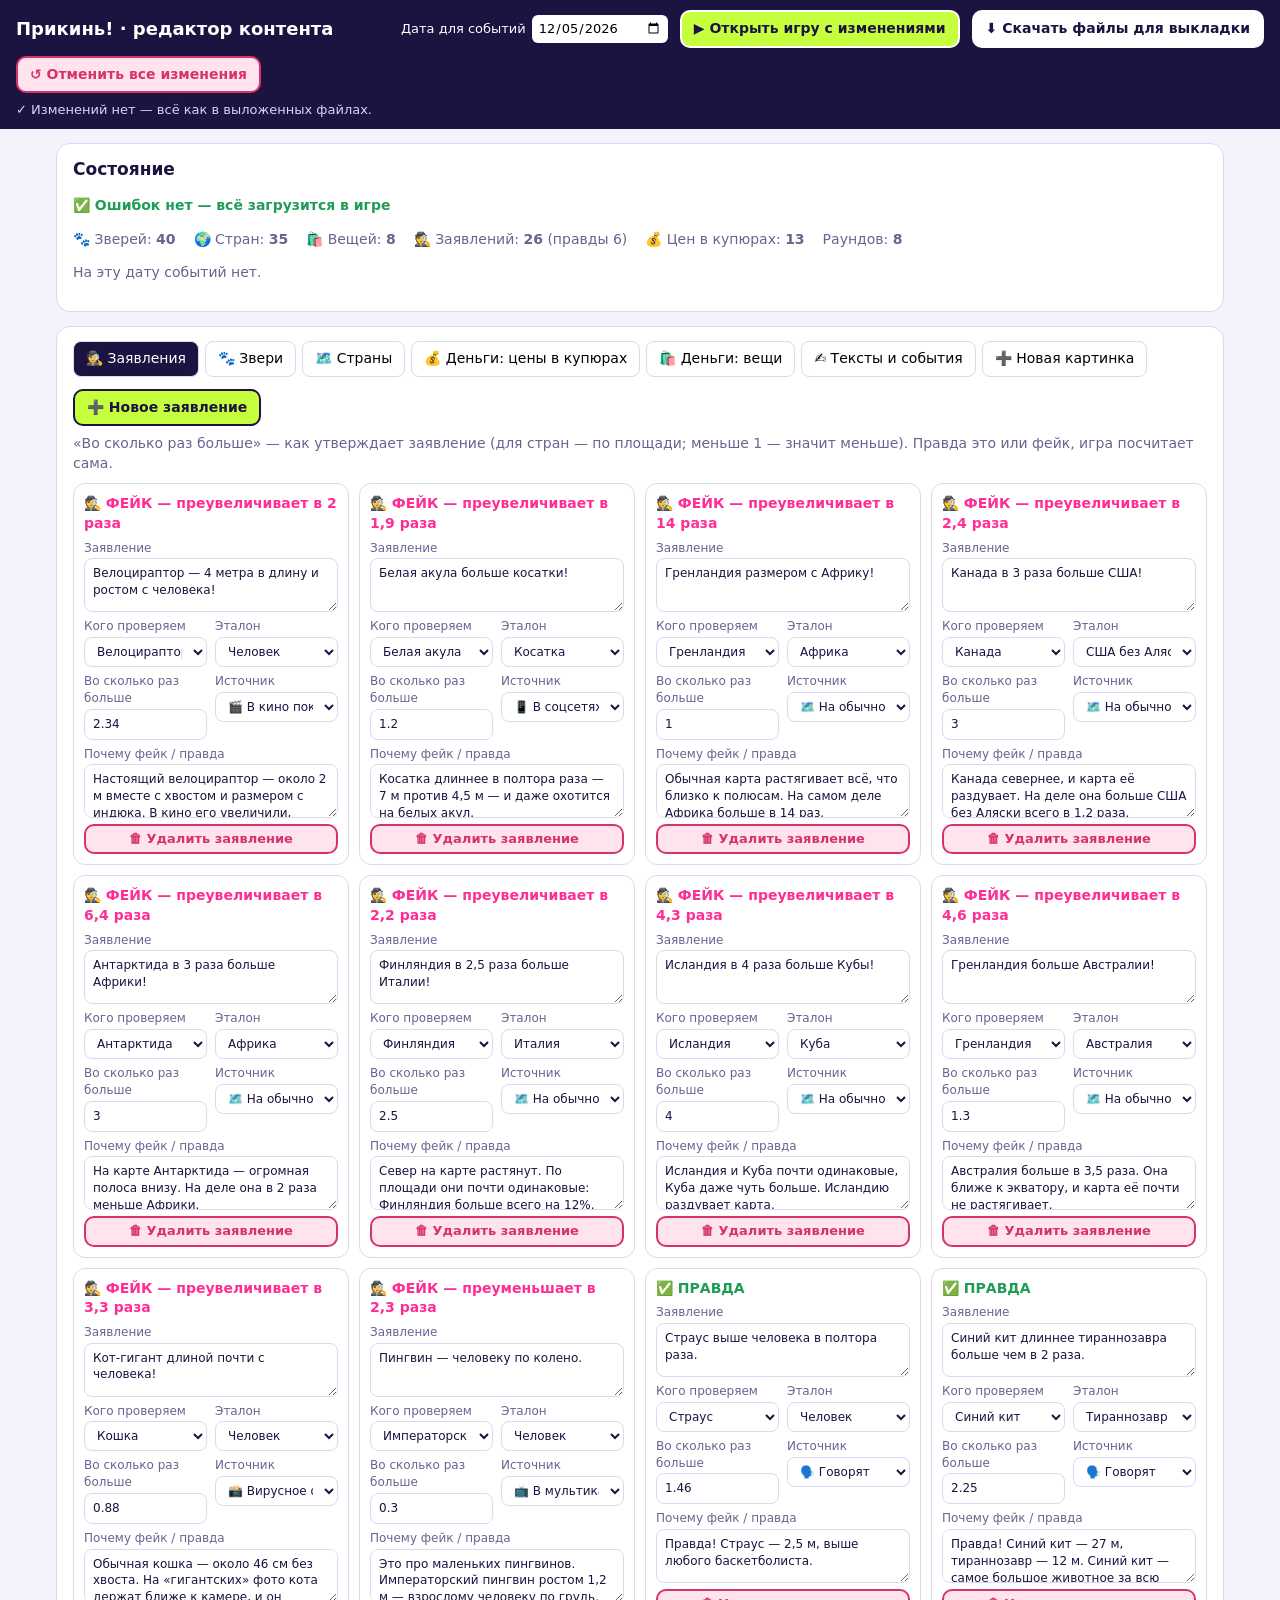
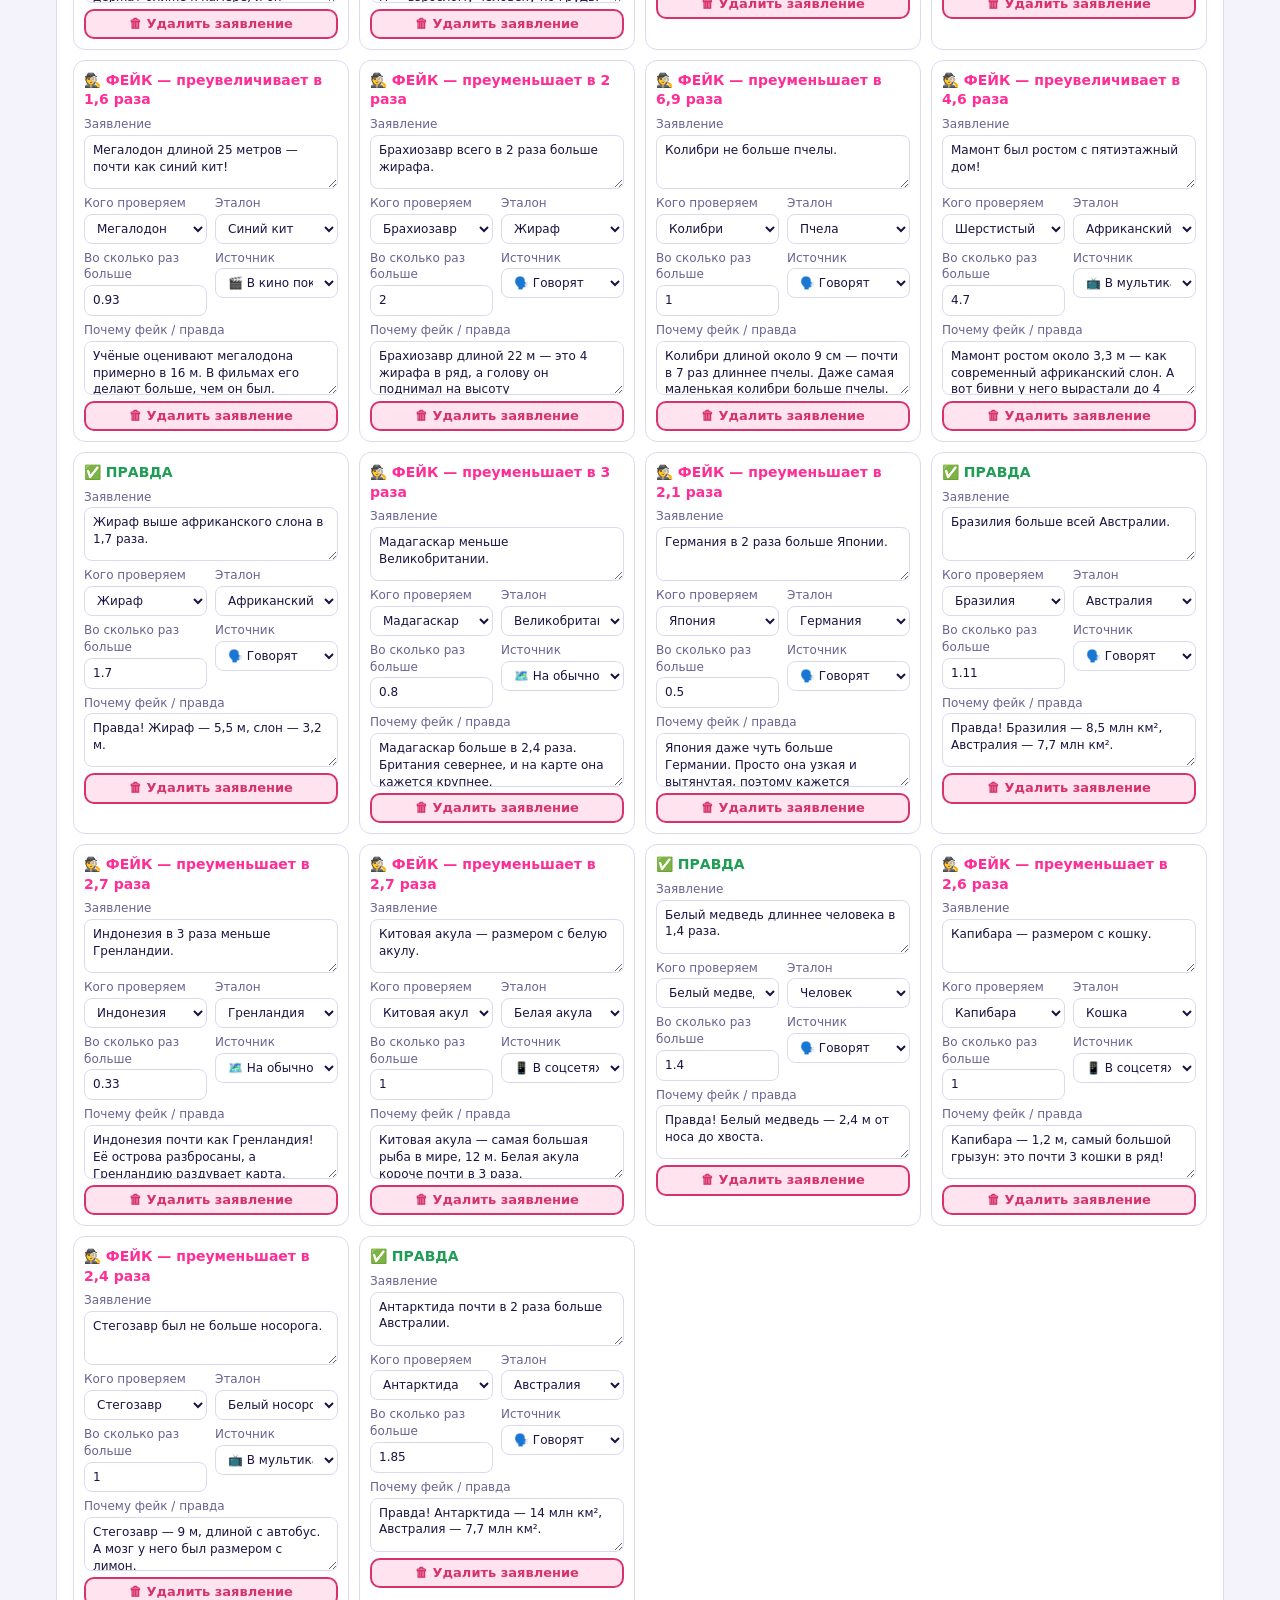
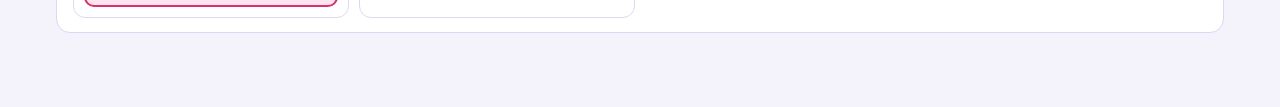
==== commit 1260742d: "Make «💰 Деньги» mode consist only of «Цена в купюрах» rounds Money rounds everywhere (money mode, mi" ====
--- a/tools/content.html
+++ b/tools/content.html
@@ -1,570 +1,571 @@
-<!doctype html>
-<html lang="ru">
-<head>
-<meta charset="utf-8">
-<meta name="viewport" content="width=device-width, initial-scale=1">
-<title>Прикинь! — редактор контента</title>
-<!-- Редактор для контент-менеджера (в игру не попадает).
-     Правки сохраняются черновиком в этом браузере; «Открыть игру с изменениями» запускает игру
-     на черновике; «Скачать файлы» отдаёт готовые JSON и картинки для выкладки на CDN. -->
-<style>
-  :root { --ink: #1b1340; --bg: #f4f2fb; --line: #ddd8f0; --ok: #1f9d55; --bad: #d6336c; --hot: #ff2d95; --lime: #c6ff3d; }
-  * { box-sizing: border-box; }
-  body { margin: 0; background: var(--bg); color: var(--ink); font: 14px/1.4 system-ui, -apple-system, "Segoe UI", Roboto, sans-serif; }
-  header { position: sticky; top: 0; z-index: 5; background: var(--ink); color: #fff; padding: 10px 16px; display: flex; flex-wrap: wrap; gap: 8px 12px; align-items: center; }
-  header h1 { margin: 0; font-size: 18px; flex: 1; min-width: 200px; }
-  header label { font-size: 13px; display: flex; gap: 6px; align-items: center; }
-  header input { font: inherit; padding: 4px 6px; border-radius: 6px; border: 0; }
-  .btn { font: inherit; font-weight: 700; border: 2px solid var(--ink); border-radius: 10px; padding: 7px 12px; background: #fff; color: var(--ink); cursor: pointer; }
-  header .btn { border-color: #fff; }
-  .btn.go { background: var(--lime); }
-  .btn.warn { background: #ffe3ef; border-color: var(--bad); color: var(--bad); }
-  .btn.small { padding: 4px 9px; font-size: 13px; }
-  .status { width: 100%; font-size: 13px; color: #d9d3ff; }
-  .status.dirty { color: var(--lime); }
-  main { max-width: 1200px; margin: 0 auto; padding: 14px 16px 60px; }
-  section { background: #fff; border: 1px solid var(--line); border-radius: 14px; padding: 14px 16px; margin-bottom: 14px; }
-  h2 { margin: 0 0 10px; font-size: 17px; }
-  .muted { color: #6b6290; }
-  .errors li { color: var(--bad); }
-  .ok { color: var(--ok); font-weight: 700; }
-  .event-badge { display: inline-block; background: #ff9a1f; border: 2px solid var(--ink); border-radius: 10px; padding: 4px 10px; font-weight: 800; }
-  .facts { display: flex; flex-wrap: wrap; gap: 6px 18px; }
-  .tabs { display: flex; flex-wrap: wrap; gap: 6px; margin-bottom: 12px; }
-  .tabs button { font: inherit; padding: 7px 12px; border-radius: 8px; border: 1px solid var(--line); background: #fff; cursor: pointer; }
-  .tabs button.on { background: var(--ink); color: #fff; }
-  .grid { display: grid; grid-template-columns: repeat(auto-fill, minmax(260px, 1fr)); gap: 10px; }
-  .card { border: 1px solid var(--line); border-radius: 12px; padding: 10px; background: #fff; display: flex; flex-direction: column; gap: 6px; }
-  .card.bad { border-color: var(--bad); background: #fff5f8; }
-  .card svg { display: block; width: 100%; height: 110px; background: repeating-linear-gradient(0deg, #fff 0 19px, #f0eefa 19px 20px); border-radius: 8px; }
-  .card label { display: flex; flex-direction: column; gap: 2px; font-size: 12px; color: #6b6290; }
-  .card input, .card select, .card textarea, .wide input, .wide textarea { font: inherit; color: var(--ink); padding: 6px 8px; border: 1px solid var(--line); border-radius: 8px; background: #fff; width: 100%; }
-  .card textarea, .wide textarea { resize: vertical; min-height: 54px; }
-  .row { display: flex; gap: 8px; }
-  .row > * { flex: 1; min-width: 0; }
-  .src { font-size: 11px; color: #8a83ad; word-break: break-all; }
-  .verdict { font-weight: 800; }
-  .verdict.fake { color: var(--hot); }
-  .verdict.true { color: var(--ok); }
-  .verdict.err { color: var(--bad); }
-  .toolbar { display: flex; flex-wrap: wrap; gap: 8px; align-items: center; margin-bottom: 10px; }
-  .wide { display: flex; flex-direction: column; gap: 10px; }
-  .wide label { display: flex; flex-direction: column; gap: 3px; font-size: 13px; font-weight: 700; }
-  .hidden-list li { margin: 4px 0; }
-  .drop { border: 3px dashed var(--line); border-radius: 14px; padding: 18px; text-align: center; cursor: pointer; }
-  .drop.over { border-color: var(--hot); background: #fff0f7; }
-  .form { display: flex; flex-wrap: wrap; gap: 10px; margin: 12px 0; }
-  .form label { display: flex; flex-direction: column; font-size: 12px; gap: 3px; }
-  .form input, .form select { font: inherit; padding: 6px 8px; border: 1px solid var(--line); border-radius: 8px; min-width: 120px; }
-  .preview { display: grid; grid-template-columns: 1fr 1fr; gap: 12px; }
-  .preview svg { width: 100%; height: 220px; background: #ffcf3d; border-radius: 12px; border: 2px solid var(--ink); }
-  @media (max-width: 700px) { .preview { grid-template-columns: 1fr; } header { position: static; } }
-</style>
-</head>
-<body>
-<header>
-  <h1>Прикинь! · редактор контента</h1>
-  <label>Дата для событий <input type="date" id="date"></label>
-  <button class="btn go" id="btn-play">▶ Открыть игру с изменениями</button>
-  <button class="btn" id="btn-export">⬇ Скачать файлы для выкладки</button>
-  <button class="btn warn" id="btn-reset">↺ Отменить все изменения</button>
-  <div class="status" id="status"></div>
-</header>
-<main>
-  <section>
-    <h2>Состояние</h2>
-    <div id="summary" class="muted">Загрузка…</div>
-  </section>
-
-  <section>
-    <div class="tabs" id="tabs">
-      <button data-tab="claims" class="on">🕵️ Заявления</button>
-      <button data-tab="animals">🐾 Звери</button>
-      <button data-tab="countries">🗺️ Страны</button>
-      <button data-tab="money">💰 Деньги</button>
-      <button data-tab="prices">💰 Цены в купюрах</button>
-      <button data-tab="texts">✍️ Тексты и события</button>
-      <button data-tab="new">➕ Новая картинка</button>
-    </div>
-    <div id="panel"></div>
-  </section>
-
-  <section id="new-box" hidden>
-    <h2>Новый объект по картинке</h2>
-    <p class="muted">Перетащите PNG или SVG с прозрачным фоном. Игра сама обрежет поля, посчитает пропорции и перекрасит силуэт. Заполните поля и нажмите «Добавить в игру» — объект появится в своей вкладке и в черновике игры.</p>
-    <div class="drop" id="drop">📂 Перетащите файл сюда или нажмите, чтобы выбрать<input type="file" id="file" accept="image/png,image/svg+xml,image/webp" hidden></div>
-    <div class="form">
-      <label>Тема <select id="f-kind"><option value="animals">Зверь</option><option value="countries">Страна</option><option value="money">Деньги</option></select></label>
-      <label>id (латиницей) <input id="f-id" placeholder="okapi"></label>
-      <label>Название <input id="f-name" placeholder="Окапи"></label>
-      <label id="l-size">Размер, м <input id="f-size" type="number" step="any" value="2"></label>
-      <label id="l-dim">Измерение <select id="f-dim"><option value="long">в длину</option><option value="tail">в длину с хвостом</option><option value="tall">в высоту</option><option value="diam">в диаметре</option></select></label>
-      <label id="l-ref">Эталон рядом <select id="f-ref"></select></label>
-      <label style="flex:1;min-width:220px">Факт <input id="f-fact" placeholder="Родственник жирафа, а похож на зебру"></label>
-    </div>
-    <div class="preview" id="preview" hidden>
-      <div><svg id="pv-styles"></svg><small class="muted">Стили: эталон · догадка · правильный ответ</small></div>
-      <div><svg id="pv-scale"></svg><small class="muted" id="pv-note"></small></div>
-    </div>
-    <p id="pv-error" class="errors" hidden></p>
-    <button class="btn go" id="btn-add" hidden>➕ Добавить в игру</button>
-  </section>
-</main>
-
-<script src="../game/js/util.js"></script>
-<script src="../game/js/assets.js"></script>
-<script src="../game/js/content.js"></script>
-<script>
-(function () {
-  'use strict';
-  var U = App.util;
-  var BASE = '../game/content/';
-  var KEY = App.content.DRAFT_KEY;
-  var CATS = { animals: 'Звери', countries: 'Страны', money: 'Деньги' };
-  var DIMS = { long: 'в длину', tail: 'в длину с хвостом', tall: 'в высоту', diam: 'в диаметре' };
-  var ORIG = null, D = null, BASEDATA = { animals: [], countries: [] }, C = null;
-  var tab = 'claims', dropped = null;
-
-  function $(id) { return document.getElementById(id); }
-  function esc(s) { return String(s == null ? '' : s).replace(/[&<>"]/g, function (c) { return { '&': '&amp;', '<': '&lt;', '>': '&gt;', '"': '&quot;' }[c]; }); }
-  function clone(o) { return JSON.parse(JSON.stringify(o)); }
-  function getJSON(name) {
-    return fetch(BASE + name, { cache: 'no-store' }).then(function (r) { return r.ok ? r.json() : null; }).catch(function () { return null; });
-  }
-  function val(it) { return it.kind === 'country' ? U.fmtArea(it.value) : U.fmtLen(it.value) + ' ' + it.dimText; }
-  function num(v) { if (v === '' || v == null) return undefined; var n = parseFloat(String(v).replace(',', '.')); return isFinite(n) ? n : v; }
-
-  // ---------- черновик ----------
-  function normalize(d) {
-    d.items = d.items || {};
-    ['animals', 'countries', 'money', 'hidden'].forEach(function (k) { if (!Array.isArray(d.items[k])) d.items[k] = []; });
-    if (!d.items.edits || typeof d.items.edits !== 'object') d.items.edits = {};
-    d.claims = d.claims || {};
-    if (!Array.isArray(d.claims.claims)) d.claims.claims = [];
-    if (!Array.isArray(d.claims.prices)) d.claims.prices = [];
-    if (!d.claims.sources) d.claims.sources = clone(App.content.SOURCES);
-    d.game = d.game || {};
-    d.game.texts = d.game.texts || {};
-    d.game.lessons = d.game.lessons || {};
-    if (!Array.isArray(d.game.events)) d.game.events = [];
-    return d;
-  }
-  function data() { return { game: D.game, items: D.items, claims: D.claims }; }
-  function dirty() { return JSON.stringify(data()) !== JSON.stringify(ORIG); }
-  function save() {
-    try { localStorage.setItem(KEY, JSON.stringify(data())); } catch (e) { alert('Не получилось сохранить черновик в браузере: ' + e.message); }
-    status();
-  }
-  function status() {
-    var d = dirty();
-    $('status').className = 'status' + (d ? ' dirty' : '');
-    $('status').textContent = d
-      ? '✏️ Есть изменения — они сохранены в этом браузере. Чтобы дети их увидели, скачайте файлы и выложите в папку content на CDN.'
-      : '✓ Изменений нет — всё как в выложенных файлах.';
-  }
-
-  // ---------- проверка через сам движок игры ----------
-  function refresh() {
-    var y = window.scrollY;
-    return App.content.load(BASE, $('date').value, data()).then(function (c) {
-      C = c;
-      renderSummary();
-      renderTab();
-      window.scrollTo(0, y);
-    });
-  }
-  var refreshT = 0;
-  function refreshSoon() { clearTimeout(refreshT); refreshT = setTimeout(refresh, 250); }
-
-  function findItem(id) {
-    if (!C) return null;
-    var all = C.pools.animals.concat(C.pools.countries, C.pools.money);
-    for (var i = 0; i < all.length; i++) if (all[i].id === id) return all[i];
-    return null;
-  }
-
-  // ---------- силуэты как в игре ----------
-  function shape(it, which, x, y, w) {
-    var k = w / it.vb[2];
-    var inner = it.layers ? App.assets.layer(it, which)
-      : '<g fill="' + (which === 'ref' ? '#1b1340' : which === 'truth' ? 'none' : '#fff') + '" stroke="' + (which === 'ref' ? 'none' : which === 'truth' ? '#ff2d95' : '#1b1340') + '" stroke-width="3" vector-effect="non-scaling-stroke">' + it.markup + '</g>';
-    return '<g transform="translate(' + x + ' ' + y + ') scale(' + k + ') translate(' + (-it.vb[0]) + ' ' + (-it.vb[1]) + ')">' + inner + '</g>';
-  }
-  function scene(items, W, H) {
-    var pad = 10, gap = 14;
-    var totalW = items.reduce(function (a, it) { return a + it.w; }, 0);
-    var maxH = Math.max.apply(null, items.map(function (it) { return it.h; }));
-    var s = Math.min((W - pad * 2 - gap * (items.length - 1)) / totalW, (H - pad * 2) / maxH);
-    var x = (W - totalW * s - gap * (items.length - 1)) / 2, out = '';
-    items.forEach(function (it) {
-      out += shape(it, it._style || 'ref', x, H - pad - it.h * s, it.w * s);
-      x += it.w * s + gap;
-    });
-    return out + '<line x1="0" x2="' + W + '" y1="' + (H - pad) + '" y2="' + (H - pad) + '" stroke="#1b1340" stroke-width="2"/>';
-  }
-
-  // ---------- сводка ----------
-  function renderSummary() {
-    var cfg = C.cfg, ev = C.event;
-    var all = C.claims.animals.concat(C.claims.countries, C.claims.money);
-    var truths = all.filter(function (c) { return c.isTrue; }).length;
-    $('summary').innerHTML = (C.errors.length
-      ? '<ul class="errors">' + C.errors.map(function (x) { return '<li>' + esc(x) + '</li>'; }).join('') + '</ul>'
-      : '<p class="ok">✅ Ошибок нет — всё загрузится в игре</p>') +
-      '<div class="facts"><span>🐾 Зверей: <b>' + C.pools.animals.length + '</b></span><span>🌍 Стран: <b>' + C.pools.countries.length + '</b></span>' +
-      '<span>💰 Денег: <b>' + C.pools.money.length + '</b></span><span>🕵️ Заявлений: <b>' + all.length + '</b> (правды ' + truths + ')</span>' +
-      '<span>💰 Цен в купюрах: <b>' + (C.tasks || []).length + '</b></span>' +
-      '<span>Раундов: <b>' + cfg.rounds + '</b></span></div>' +
-      '<p>' + (ev ? 'Событие на эту дату: <span class="event-badge">' + esc(ev.title) + '</span> ' + esc(ev.text || '') : '<span class="muted">На эту дату событий нет.</span>') + '</p>';
-  }
-
-  // ---------- вкладки ----------
-  function renderTab() {
-    $('new-box').hidden = tab !== 'new';
-    if (tab === 'claims') return renderClaims();
-    if (tab === 'texts') return renderTexts();
-    if (tab === 'prices') return renderPrices();
-    if (tab === 'new') { $('panel').innerHTML = ''; return updatePreview(); }
-    renderObjects(tab);
-  }
-
-  // Заявления
-  function claimOf(i) {
-    var all = C.claims.animals.concat(C.claims.countries, C.claims.money);
-    for (var k = 0; k < all.length; k++) if (all[k].uid === 'c' + i) return all[k];
-    return null;
-  }
-  function options(selected) {
-    return Object.keys(CATS).map(function (cat) {
-      return '<optgroup label="' + CATS[cat] + '">' + C.pools[cat].map(function (it) {
-        return '<option value="' + esc(it.id) + '"' + (it.id === selected ? ' selected' : '') + '>' + esc(it.name) + '</option>';
-      }).join('') + '</optgroup>';
-    }).join('');
-  }
-  function renderClaims() {
-    var srcs = D.claims.sources;
-    var html = '<div class="toolbar"><button class="btn go" data-act="cadd">➕ Новое заявление</button>' +
-      '<span class="muted">«Во сколько раз больше» — как утверждает заявление (для стран — по площади; меньше 1 — значит меньше). Правда это или фейк, игра посчитает сама.</span></div><div class="grid">';
-    html += D.claims.claims.map(function (c, i) {
-      var cl = claimOf(i);
-      var v = !cl ? '<div class="verdict err">⚠️ Ошибка: оба объекта должны существовать и быть из одной темы, число — больше нуля</div>'
-        : cl.isTrue ? '<div class="verdict true">✅ ПРАВДА</div>'
-        : '<div class="verdict fake">🕵️ ФЕЙК — ' + (cl.g0 >= 1 ? 'преувеличивает' : 'преуменьшает') + ' в ' + U.fmtRatio(cl.target.kind === 'country' ? Math.pow(Math.max(cl.g0, 1 / cl.g0), 2) : Math.max(cl.g0, 1 / cl.g0)) + ' раза</div>';
-      return '<div class="card' + (cl ? '' : ' bad') + '" data-i="' + i + '">' + v +
-        '<label>Заявление<textarea data-c="text">' + esc(c.text) + '</textarea></label>' +
-        '<div class="row"><label>Кого проверяем<select data-c="target">' + options(c.target) + '</select></label>' +
-        '<label>Эталон<select data-c="ref">' + options(c.ref) + '</select></label></div>' +
-        '<div class="row"><label>Во сколько раз больше<input data-c="says" type="number" step="any" value="' + esc(c.says) + '"></label>' +
-        '<label>Источник<select data-c="source">' + Object.keys(srcs).map(function (k) {
-          return '<option value="' + k + '"' + (k === c.source ? ' selected' : '') + '>' + esc(srcs[k]) + '</option>';
-        }).join('') + '</select></label></div>' +
-        '<label>Почему фейк / правда<textarea data-c="why">' + esc(c.why) + '</textarea></label>' +
-        '<button class="btn small warn" data-act="cdel">🗑 Удалить заявление</button></div>';
-    }).join('');
-    $('panel').innerHTML = html + '</div>';
-  }
-
-  // «Цена в купюрах»: вещь, цена, чем платим — стопку игра строит сама
-  function renderPrices() {
-    var PAY = App.content.PAY;
-    var html = '<div class="toolbar"><button class="btn go" data-act="padd">➕ Новая задача</button>' +
-      '<span class="muted">Вещь из вкладки «Деньги», цена в рублях и чем платим. Игра посчитает, сколько купюр или монет нужно, и построит стопку. Текст задания можно не писать — он соберётся сам.</span></div><div class="grid">';
-    html += D.claims.prices.map(function (p, i) {
-      var t = null;
-      (C.tasks || []).forEach(function (x) { if (x.uid === 'p' + i) t = x; });
-      var head = t ? '<div class="verdict true">→ ' + esc(t.why.split('. ')[0]) + ' · стопка ' + U.fmtLen(t.target.value) + '</div>' +
-          '<svg viewBox="0 0 200 110">' + scene([t.ref, t.target], 200, 110) + '</svg>'
-        : '<div class="verdict err">⚠️ Ошибка: выберите вещь, цену больше нуля и чем платим</div>';
-      return '<div class="card' + (t ? '' : ' bad') + '" data-p="' + i + '">' + head +
-        '<div class="row"><label>Вещь<select data-pf="item">' + C.pools.money.map(function (it) {
-          return '<option value="' + esc(it.id) + '"' + (it.id === p.item ? ' selected' : '') + '>' + esc(it.name) + '</option>';
-        }).join('') + '</select></label>' +
-        '<label>Цена, ₽<input data-pf="price" type="number" step="any" value="' + esc(p.price) + '"></label></div>' +
-        '<label>Чем платим<select data-pf="pay">' + Object.keys(PAY).map(function (k) {
-          return '<option value="' + k + '"' + (k === p.pay ? ' selected' : '') + '>' + PAY[k].rub + ' ₽ — ' + esc(PAY[k].of) + '</option>';
-        }).join('') + '</select></label>' +
-        '<label>Текст задания (необязательно)<textarea data-pf="text" placeholder="' + esc(t ? t.text : '') + '">' + esc(p.text || '') + '</textarea></label>' +
-        '<label>Вывод после ответа (необязательно)<textarea data-pf="why">' + esc(p.why || '') + '</textarea></label>' +
-        '<button class="btn small warn" data-act="pdel">🗑 Удалить задачу</button></div>';
-    }).join('');
-    $('panel').innerHTML = html + '</div>';
-  }
-
-  // Звери, страны, деньги
-  function objects(cat) {
-    var manual = {};
-    D.items[cat].forEach(function (r) { manual[r.id] = true; });
-    var list = [];
-    (BASEDATA[cat] || []).forEach(function (r) { if (!manual[r.id]) list.push({ origin: 'base', raw: r, id: r.id }); });
-    D.items[cat].forEach(function (r, i) { list.push({ origin: 'manual', raw: r, id: r.id, idx: i }); });
-    return list;
-  }
-  function field(o, f) {
-    if (o.origin === 'base') {
-      var e = D.items.edits[o.id];
-      if (e && e[f] !== undefined) return e[f];
-    }
-    return o.raw[f];
-  }
-  function renderObjects(cat) {
-    var hidden = D.items.hidden;
-    var human = findItem('human');
-    var list = objects(cat);
-    var html = '<div class="toolbar"><button class="btn go" data-act="gonew">➕ Добавить по картинке</button>' +
-      '<span class="muted">Правки встроенных объектов сохраняются как поправки в items.json — большие файлы с силуэтами не меняются.</span></div><div class="grid">';
-    html += list.filter(function (o) { return hidden.indexOf(o.id) < 0; }).map(function (o) {
-      var it = findItem(o.id);
-      var pic = it ? '<svg viewBox="0 0 200 110">' + scene(cat === 'animals' && human && it !== human ? [human, it] : [it], 200, 110) + '</svg>'
-        : '<div class="verdict err">⚠️ Не загрузилось — проверьте размер и картинку</div>';
-      var isCountry = cat === 'countries';
-      var src = o.origin === 'base' ? '✏️ встроенный (' + (isCountry ? 'countries.json' : 'animals.json') + ')'
-        : '🖼 ' + (/^data:/.test(o.raw.image || '') ? 'новая картинка — скачается при выкладке' : esc(o.raw.image || ''));
-      return '<div class="card' + (it ? '' : ' bad') + '" data-cat="' + cat + '" data-id="' + esc(o.id) + '" data-origin="' + o.origin + '" data-idx="' + (o.idx == null ? '' : o.idx) + '">' +
-        pic + '<div class="src">id: ' + esc(o.id) + ' · ' + src + '</div>' +
-        '<label>Название<input data-f="name" value="' + esc(field(o, 'name')) + '"></label>' +
-        '<div class="row">' + (isCountry
-          ? '<label>Площадь, км²<input data-f="area" type="number" step="any" value="' + esc(field(o, 'area')) + '"></label>'
-          : '<label>Размер, м<input data-f="size" type="number" step="any" value="' + esc(field(o, 'size')) + '"></label>' +
-            '<label>Измерение<select data-f="dim">' + Object.keys(DIMS).map(function (k) {
-              return '<option value="' + k + '"' + (k === field(o, 'dim') ? ' selected' : '') + '>' + DIMS[k] + '</option>';
-            }).join('') + '</select></label>') + '</div>' +
-        '<label>Факт «ЧЕГО?!»<textarea data-f="fact">' + esc(field(o, 'fact')) + '</textarea></label>' +
-        '<button class="btn small warn" data-act="odel">🗑 ' + (o.origin === 'base' ? 'Убрать из игры' : 'Удалить') + '</button></div>';
-    }).join('');
-    html += '</div>';
-    var hid = list.filter(function (o) { return hidden.indexOf(o.id) >= 0; });
-    if (hid.length) {
-      html += '<h2 style="margin-top:16px">Убрано из игры</h2><ul class="hidden-list">' + hid.map(function (o) {
-        return '<li>' + esc(field(o, 'name')) + ' <button class="btn small" data-act="unhide" data-id="' + esc(o.id) + '">Вернуть</button></li>';
-      }).join('') + '</ul>';
-    }
-    $('panel').innerHTML = html;
-  }
-
-  // Тексты и события
-  function renderTexts() {
-    var t = D.game.texts, l = D.game.lessons;
-    var lessons = [['detector', '🕵️ Главный урок'], ['animals', '🐾 Урок про зверей'], ['countries', '🗺️ Урок про карты'], ['area', '📐 Урок про площадь'], ['money', '💰 Урок про деньги']];
-    var html = '<div class="wide">' +
-      '<label>Подзаголовок на старте (**жирный**, перенос строки — Enter)<textarea data-t="texts.tagline">' + esc(t.tagline) + '</textarea></label>' +
-      '<label>Реплики Капи — по одной в строке<textarea data-t="texts.capy" rows="6">' + esc((t.capy || []).join('\n')) + '</textarea></label>' +
-      '<label>Подпись к «поделиться»<input data-t="texts.share" value="' + esc(t.share) + '"></label>' +
-      lessons.map(function (x) { return '<label>' + x[1] + ' (экран итогов)<textarea data-t="lessons.' + x[0] + '">' + esc(l[x[0]]) + '</textarea></label>'; }).join('') +
-      '</div><h2 style="margin-top:18px">События по расписанию</h2>' +
-      '<div class="toolbar"><button class="btn go" data-act="eadd">➕ Новое событие</button><span class="muted">В эти даты на старте появится баннер. Цвет, наряд Капи и босс-пары события сохраняются как были.</span></div><div class="grid">' +
-      D.game.events.map(function (e, i) {
-        return '<div class="card" data-e="' + i + '">' +
-          '<label>Заголовок баннера<input data-ev="title" value="' + esc(e.title) + '"></label>' +
-          '<label>Текст<input data-ev="text" value="' + esc(e.text) + '"></label>' +
-          '<div class="row"><label>С<input data-ev="from" type="date" value="' + esc(e.from) + '"></label><label>По<input data-ev="to" type="date" value="' + esc(e.to) + '"></label></div>' +
-          '<button class="btn small warn" data-act="edel">🗑 Удалить событие</button></div>';
-      }).join('') + '</div>';
-    $('panel').innerHTML = html;
-  }
-
-  // ---------- правки ----------
-  function setObj(card, f, raw) {
-    var v = f === 'size' || f === 'area' ? num(raw) : raw;
-    var cat = card.getAttribute('data-cat'), id = card.getAttribute('data-id');
-    if (card.getAttribute('data-origin') === 'manual') {
-      D.items[cat][+card.getAttribute('data-idx')][f] = v;
-      return;
-    }
-    var base = (BASEDATA[cat] || []).filter(function (r) { return r.id === id; })[0] || {};
-    var e = D.items.edits[id] || {};
-    if (v === undefined || v === base[f]) delete e[f]; else e[f] = v;
-    if (Object.keys(e).length) D.items.edits[id] = e; else delete D.items.edits[id];
-  }
-  function setPath(path, raw) {
-    var p = path.split('.');
-    var v = path === 'texts.capy' ? raw.split('\n').map(function (s) { return s.trim(); }).filter(Boolean) : raw;
-    D.game[p[0]][p[1]] = v;
-  }
-
-  var panel = $('panel');
-  panel.addEventListener('input', function (e) {
-    var t = e.target, card = t.closest('.card');
-    if (t.hasAttribute('data-f')) setObj(card, t.getAttribute('data-f'), t.value);
-    else if (t.hasAttribute('data-c')) {
-      var f = t.getAttribute('data-c');
-      D.claims.claims[+card.getAttribute('data-i')][f] = f === 'says' ? num(t.value) : t.value;
-    } else if (t.hasAttribute('data-t')) setPath(t.getAttribute('data-t'), t.value);
-    else if (t.hasAttribute('data-ev')) D.game.events[+card.getAttribute('data-e')][t.getAttribute('data-ev')] = t.value;
-    else if (t.hasAttribute('data-pf')) {
-      var pf = t.getAttribute('data-pf'), pr = D.claims.prices[+card.getAttribute('data-p')];
-      if (pf === 'price') pr.price = num(t.value);
-      else if ((pf === 'text' || pf === 'why') && !t.value.trim()) delete pr[pf];
-      else pr[pf] = t.value;
-    }
-    else return;
-    save();
-  });
-  // после ухода из поля — перепроверяем всё движком игры
-  panel.addEventListener('change', function () { refreshSoon(); });
-  panel.addEventListener('click', function (e) {
-    var b = e.target.closest('[data-act]');
-    if (!b) return;
-    var act = b.getAttribute('data-act'), card = b.closest('.card');
-    if (act === 'cadd') {
-      D.claims.claims.unshift({ target: 'orca', ref: 'great_white', says: 1, source: 'social', text: 'Новое заявление — напишите текст', why: '' });
-    } else if (act === 'cdel') {
-      if (!confirm('Удалить это заявление?')) return;
-      D.claims.claims.splice(+card.getAttribute('data-i'), 1);
-    } else if (act === 'odel') {
-      var id = card.getAttribute('data-id'), cat = card.getAttribute('data-cat');
-      if (card.getAttribute('data-origin') === 'manual') {
-        if (!confirm('Удалить этот объект?')) return;
-        D.items[cat].splice(+card.getAttribute('data-idx'), 1);
-      } else if (D.items.hidden.indexOf(id) < 0) D.items.hidden.push(id);
-    } else if (act === 'unhide') {
-      D.items.hidden = D.items.hidden.filter(function (x) { return x !== b.getAttribute('data-id'); });
-    } else if (act === 'eadd') {
-      var d = new Date(), d2 = new Date(Date.now() + 7 * 864e5);
-      D.game.events.unshift({ id: 'event' + Date.now(), from: iso(d), to: iso(d2), title: '🎉 Новое событие', text: '' });
-    } else if (act === 'edel') {
-      if (!confirm('Удалить это событие?')) return;
-      D.game.events.splice(+card.getAttribute('data-e'), 1);
-    } else if (act === 'padd') {
-      D.claims.prices.unshift({ item: 'phone', price: 50000, pay: 'note1000' });
-    } else if (act === 'pdel') {
-      if (!confirm('Удалить эту задачу?')) return;
-      D.claims.prices.splice(+card.getAttribute('data-p'), 1);
-    } else if (act === 'gonew') {
-      return setTab('new');
-    }
-    save();
-    refresh();
-  });
-
-  // ---------- новая картинка ----------
-  function readFile(f) {
-    var r = new FileReader();
-    r.onload = function () { dropped = { name: f.name, url: r.result }; updatePreview(); };
-    r.readAsDataURL(f);
-  }
-  $('drop').addEventListener('click', function () { $('file').click(); });
-  $('file').addEventListener('change', function () { if (this.files[0]) readFile(this.files[0]); });
-  ['dragenter', 'dragover'].forEach(function (ev) { $('drop').addEventListener(ev, function (e) { e.preventDefault(); this.classList.add('over'); }); });
-  ['dragleave', 'drop'].forEach(function (ev) { $('drop').addEventListener(ev, function (e) { e.preventDefault(); this.classList.remove('over'); }); });
-  $('drop').addEventListener('drop', function (e) { if (e.dataTransfer.files[0]) readFile(e.dataTransfer.files[0]); });
-  ['f-kind', 'f-id', 'f-name', 'f-size', 'f-dim', 'f-ref', 'f-fact'].forEach(function (id) { $(id).addEventListener('input', updatePreview); });
-
-  function newItem() {
-    var cat = $('f-kind').value, country = cat === 'countries';
-    var it = { kind: country ? 'country' : 'animal', id: $('f-id').value.trim() || 'new', name: $('f-name').value.trim() || 'Новый объект',
-      value: num($('f-size').value) || 1, dim: $('f-dim').value, axis: $('f-dim').value === 'tall' ? 'h' : 'w', image: dropped.url };
-    it.dimText = country ? 'по площади' : DIMS[it.dim];
-    return it;
-  }
-  function updatePreview() {
-    var country = $('f-kind').value === 'countries';
-    $('l-size').firstChild.textContent = country ? 'Площадь, км² ' : 'Размер, м ';
-    $('l-dim').hidden = country;
-    $('l-ref').hidden = country;
-    if (C && !$('f-ref').options.length) {
-      $('f-ref').innerHTML = options('human');
-    }
-    if (!dropped || !C) return;
-    var it = newItem();
-    App.assets.prepare(it).then(function () {
-      $('preview').hidden = false;
-      $('pv-error').hidden = true;
-      $('btn-add').hidden = false;
-      var st = ['ref', 'g1', 'truth'].map(function (s) { var o = Object.assign({}, it); o._style = s; return o; });
-      $('pv-styles').setAttribute('viewBox', '0 0 300 220');
-      $('pv-styles').innerHTML = scene(st, 300, 220);
-      var ref = country ? null : findItem($('f-ref').value);
-      var g = Object.assign({}, it, { _style: 'g1' });
-      $('pv-scale').setAttribute('viewBox', '0 0 300 220');
-      $('pv-scale').innerHTML = scene(ref ? [ref, g] : [Object.assign({}, it, { _style: 'ref' })], 300, 220);
-      $('pv-note').textContent = ref ? 'В настоящем масштабе: ' + ref.name + ' (' + val(ref) + ') и ' + it.name + ' (' + val(it) + ')'
-        : 'Контур страны; площадь по пикселям подгоняется под ' + U.fmtArea(it.value);
-    }).catch(function (e) {
-      $('preview').hidden = true;
-      $('btn-add').hidden = true;
-      $('pv-error').hidden = false;
-      $('pv-error').textContent = '❌ ' + e.message;
-    });
-  }
-  $('btn-add').addEventListener('click', function () {
-    var cat = $('f-kind').value, id = $('f-id').value.trim();
-    if (!/^[a-z0-9_]+$/.test(id)) return alert('id — только латинские буквы, цифры и _ (например okapi)');
-    if (findItem(id)) return alert('Объект с таким id уже есть');
-    var ext = (dropped.name.match(/\.(png|svg|webp)$/i) || ['', 'png'])[1].toLowerCase();
-    var rec = { id: id, name: $('f-name').value.trim() || id, image: dropped.url, fact: $('f-fact').value.trim(), _file: 'img/' + id + '.' + ext };
-    if (cat === 'countries') rec.area = num($('f-size').value); else { rec.size = num($('f-size').value); rec.dim = $('f-dim').value; }
-    D.items[cat].push(rec);
-    save();
-    dropped = null;
-    $('preview').hidden = true;
-    $('btn-add').hidden = true;
-    setTab(cat);
-  });
-
-  // ---------- выкладка ----------
-  function download(name, content, type) {
-    var url = typeof content === 'string' && /^data:/.test(content) ? content
-      : URL.createObjectURL(new Blob([typeof content === 'string' ? content : JSON.stringify(content, null, 2) + '\n'], { type: type || 'application/json' }));
-    var a = document.createElement('a');
-    a.href = url;
-    a.download = name;
-    document.body.appendChild(a);
-    a.click();
-    a.remove();
-  }
-  $('btn-export').addEventListener('click', function () {
-    var items = clone(D.items), images = [];
-    ['animals', 'countries', 'money'].forEach(function (cat) {
-      items[cat].forEach(function (r) {
-        if (/^data:/.test(r.image || '')) {
-          var f = r._file || ('img/' + r.id + '.png');
-          images.push({ name: f.split('/').pop(), url: r.image });
-          r.image = f;
-        }
-        delete r._file;
-      });
-    });
-    var files = [['game.json', D.game], ['claims.json', D.claims], ['items.json', items]];
-    images.forEach(function (im) { files.push([im.name, im.url]); });
-    files.forEach(function (f, i) { setTimeout(function () { download(f[0], f[1]); }, i * 400); });
-    alert('Скачиваются файлы: ' + files.map(function (f) { return f[0]; }).join(', ') +
-      '.\n\nПоложите JSON-файлы в папку game/content, а картинки — в game/content/img на CDN. Игра подхватит изменения при следующем запуске, без релиза.');
-  });
-  $('btn-play').addEventListener('click', function () { save(); window.open('../game/?draft=1', '_blank'); });
-  $('btn-reset').addEventListener('click', function () {
-    if (!confirm('Отменить все изменения и вернуться к выложенным файлам?')) return;
-    try { localStorage.removeItem(KEY); } catch (e) { /* ничего */ }
-    D = normalize(clone(ORIG));
-    status();
-    refresh();
-  });
-
-  // ---------- вкладки ----------
-  function setTab(t) {
-    tab = t;
-    Array.prototype.forEach.call(document.querySelectorAll('#tabs button'), function (x) { x.classList.toggle('on', x.getAttribute('data-tab') === t); });
-    renderTab();
-    if (t === 'new') $('new-box').scrollIntoView({ behavior: 'smooth' });
-  }
-  Array.prototype.forEach.call(document.querySelectorAll('#tabs button'), function (b) {
-    b.addEventListener('click', function () { setTab(b.getAttribute('data-tab')); });
-  });
-  function iso(d) { return d.getFullYear() + '-' + ('0' + (d.getMonth() + 1)).slice(-2) + '-' + ('0' + d.getDate()).slice(-2); }
-  $('date').value = iso(new Date());
-  $('date').addEventListener('change', refresh);
-
-  // ---------- старт ----------
-  Promise.all([getJSON('game.json'), getJSON('claims.json'), getJSON('items.json'), getJSON('animals.json'), getJSON('countries.json')]).then(function (r) {
-    ORIG = normalize({ game: r[0] || {}, claims: r[1] || {}, items: r[2] || {} });
-    ORIG = { game: ORIG.game, items: ORIG.items, claims: ORIG.claims };
-    BASEDATA = { animals: (r[3] && r[3].animals) || [], countries: (r[4] && r[4].countries) || [] };
-    var saved = null;
-    try { saved = JSON.parse(localStorage.getItem(KEY) || 'null'); } catch (e) { saved = null; }
-    D = normalize(saved && saved.game ? saved : clone(ORIG));
-    status();
-    refresh();
-  });
-})();
-</script>
-</body>
-</html>
+<!doctype html>
+<html lang="ru">
+<head>
+<meta charset="utf-8">
+<meta name="viewport" content="width=device-width, initial-scale=1">
+<title>Прикинь! — редактор контента</title>
+<!-- Редактор для контент-менеджера (в игру не попадает).
+     Правки сохраняются черновиком в этом браузере; «Открыть игру с изменениями» запускает игру
+     на черновике; «Скачать файлы» отдаёт готовые JSON и картинки для выкладки на CDN. -->
+<style>
+  :root { --ink: #1b1340; --bg: #f4f2fb; --line: #ddd8f0; --ok: #1f9d55; --bad: #d6336c; --hot: #ff2d95; --lime: #c6ff3d; }
+  * { box-sizing: border-box; }
+  body { margin: 0; background: var(--bg); color: var(--ink); font: 14px/1.4 system-ui, -apple-system, "Segoe UI", Roboto, sans-serif; }
+  header { position: sticky; top: 0; z-index: 5; background: var(--ink); color: #fff; padding: 10px 16px; display: flex; flex-wrap: wrap; gap: 8px 12px; align-items: center; }
+  header h1 { margin: 0; font-size: 18px; flex: 1; min-width: 200px; }
+  header label { font-size: 13px; display: flex; gap: 6px; align-items: center; }
+  header input { font: inherit; padding: 4px 6px; border-radius: 6px; border: 0; }
+  .btn { font: inherit; font-weight: 700; border: 2px solid var(--ink); border-radius: 10px; padding: 7px 12px; background: #fff; color: var(--ink); cursor: pointer; }
+  header .btn { border-color: #fff; }
+  .btn.go { background: var(--lime); }
+  .btn.warn { background: #ffe3ef; border-color: var(--bad); color: var(--bad); }
+  .btn.small { padding: 4px 9px; font-size: 13px; }
+  .status { width: 100%; font-size: 13px; color: #d9d3ff; }
+  .status.dirty { color: var(--lime); }
+  main { max-width: 1200px; margin: 0 auto; padding: 14px 16px 60px; }
+  section { background: #fff; border: 1px solid var(--line); border-radius: 14px; padding: 14px 16px; margin-bottom: 14px; }
+  h2 { margin: 0 0 10px; font-size: 17px; }
+  .muted { color: #6b6290; }
+  .errors li { color: var(--bad); }
+  .ok { color: var(--ok); font-weight: 700; }
+  .event-badge { display: inline-block; background: #ff9a1f; border: 2px solid var(--ink); border-radius: 10px; padding: 4px 10px; font-weight: 800; }
+  .facts { display: flex; flex-wrap: wrap; gap: 6px 18px; }
+  .tabs { display: flex; flex-wrap: wrap; gap: 6px; margin-bottom: 12px; }
+  .tabs button { font: inherit; padding: 7px 12px; border-radius: 8px; border: 1px solid var(--line); background: #fff; cursor: pointer; }
+  .tabs button.on { background: var(--ink); color: #fff; }
+  .grid { display: grid; grid-template-columns: repeat(auto-fill, minmax(260px, 1fr)); gap: 10px; }
+  .card { border: 1px solid var(--line); border-radius: 12px; padding: 10px; background: #fff; display: flex; flex-direction: column; gap: 6px; }
+  .card.bad { border-color: var(--bad); background: #fff5f8; }
+  .card svg { display: block; width: 100%; height: 110px; background: repeating-linear-gradient(0deg, #fff 0 19px, #f0eefa 19px 20px); border-radius: 8px; }
+  .card label { display: flex; flex-direction: column; gap: 2px; font-size: 12px; color: #6b6290; }
+  .card input, .card select, .card textarea, .wide input, .wide textarea { font: inherit; color: var(--ink); padding: 6px 8px; border: 1px solid var(--line); border-radius: 8px; background: #fff; width: 100%; }
+  .card textarea, .wide textarea { resize: vertical; min-height: 54px; }
+  .row { display: flex; gap: 8px; }
+  .row > * { flex: 1; min-width: 0; }
+  .src { font-size: 11px; color: #8a83ad; word-break: break-all; }
+  .verdict { font-weight: 800; }
+  .verdict.fake { color: var(--hot); }
+  .verdict.true { color: var(--ok); }
+  .verdict.err { color: var(--bad); }
+  .toolbar { display: flex; flex-wrap: wrap; gap: 8px; align-items: center; margin-bottom: 10px; }
+  .wide { display: flex; flex-direction: column; gap: 10px; }
+  .wide label { display: flex; flex-direction: column; gap: 3px; font-size: 13px; font-weight: 700; }
+  .hidden-list li { margin: 4px 0; }
+  .drop { border: 3px dashed var(--line); border-radius: 14px; padding: 18px; text-align: center; cursor: pointer; }
+  .drop.over { border-color: var(--hot); background: #fff0f7; }
+  .form { display: flex; flex-wrap: wrap; gap: 10px; margin: 12px 0; }
+  .form label { display: flex; flex-direction: column; font-size: 12px; gap: 3px; }
+  .form input, .form select { font: inherit; padding: 6px 8px; border: 1px solid var(--line); border-radius: 8px; min-width: 120px; }
+  .preview { display: grid; grid-template-columns: 1fr 1fr; gap: 12px; }
+  .preview svg { width: 100%; height: 220px; background: #ffcf3d; border-radius: 12px; border: 2px solid var(--ink); }
+  @media (max-width: 700px) { .preview { grid-template-columns: 1fr; } header { position: static; } }
+</style>
+</head>
+<body>
+<header>
+  <h1>Прикинь! · редактор контента</h1>
+  <label>Дата для событий <input type="date" id="date"></label>
+  <button class="btn go" id="btn-play">▶ Открыть игру с изменениями</button>
+  <button class="btn" id="btn-export">⬇ Скачать файлы для выкладки</button>
+  <button class="btn warn" id="btn-reset">↺ Отменить все изменения</button>
+  <div class="status" id="status"></div>
+</header>
+<main>
+  <section>
+    <h2>Состояние</h2>
+    <div id="summary" class="muted">Загрузка…</div>
+  </section>
+
+  <section>
+    <div class="tabs" id="tabs">
+      <button data-tab="claims" class="on">🕵️ Заявления</button>
+      <button data-tab="animals">🐾 Звери</button>
+      <button data-tab="countries">🗺️ Страны</button>
+      <button data-tab="prices">💰 Деньги: цены в купюрах</button>
+      <button data-tab="money">🛍️ Деньги: вещи</button>
+      <button data-tab="texts">✍️ Тексты и события</button>
+      <button data-tab="new">➕ Новая картинка</button>
+    </div>
+    <div id="panel"></div>
+  </section>
+
+  <section id="new-box" hidden>
+    <h2>Новый объект по картинке</h2>
+    <p class="muted">Перетащите PNG или SVG с прозрачным фоном. Игра сама обрежет поля, посчитает пропорции и перекрасит силуэт. Заполните поля и нажмите «Добавить в игру» — объект появится в своей вкладке и в черновике игры.</p>
+    <div class="drop" id="drop">📂 Перетащите файл сюда или нажмите, чтобы выбрать<input type="file" id="file" accept="image/png,image/svg+xml,image/webp" hidden></div>
+    <div class="form">
+      <label>Тема <select id="f-kind"><option value="animals">Зверь</option><option value="countries">Страна</option><option value="money">Вещь для режима «Деньги»</option></select></label>
+      <label>id (латиницей) <input id="f-id" placeholder="okapi"></label>
+      <label>Название <input id="f-name" placeholder="Окапи"></label>
+      <label id="l-size">Размер, м <input id="f-size" type="number" step="any" value="2"></label>
+      <label id="l-dim">Измерение <select id="f-dim"><option value="long">в длину</option><option value="tail">в длину с хвостом</option><option value="tall">в высоту</option><option value="diam">в диаметре</option></select></label>
+      <label id="l-ref">Эталон рядом <select id="f-ref"></select></label>
+      <label style="flex:1;min-width:220px">Факт <input id="f-fact" placeholder="Родственник жирафа, а похож на зебру"></label>
+    </div>
+    <div class="preview" id="preview" hidden>
+      <div><svg id="pv-styles"></svg><small class="muted">Стили: эталон · догадка · правильный ответ</small></div>
+      <div><svg id="pv-scale"></svg><small class="muted" id="pv-note"></small></div>
+    </div>
+    <p id="pv-error" class="errors" hidden></p>
+    <button class="btn go" id="btn-add" hidden>➕ Добавить в игру</button>
+  </section>
+</main>
+
+<script src="../game/js/util.js"></script>
+<script src="../game/js/assets.js"></script>
+<script src="../game/js/content.js"></script>
+<script>
+(function () {
+  'use strict';
+  var U = App.util;
+  var BASE = '../game/content/';
+  var KEY = App.content.DRAFT_KEY;
+  var CATS = { animals: 'Звери', countries: 'Страны', money: 'Вещи' };
+  var DIMS = { long: 'в длину', tail: 'в длину с хвостом', tall: 'в высоту', diam: 'в диаметре' };
+  var ORIG = null, D = null, BASEDATA = { animals: [], countries: [] }, C = null;
+  var tab = 'claims', dropped = null;
+
+  function $(id) { return document.getElementById(id); }
+  function esc(s) { return String(s == null ? '' : s).replace(/[&<>"]/g, function (c) { return { '&': '&amp;', '<': '&lt;', '>': '&gt;', '"': '&quot;' }[c]; }); }
+  function clone(o) { return JSON.parse(JSON.stringify(o)); }
+  function getJSON(name) {
+    return fetch(BASE + name, { cache: 'no-store' }).then(function (r) { return r.ok ? r.json() : null; }).catch(function () { return null; });
+  }
+  function val(it) { return it.kind === 'country' ? U.fmtArea(it.value) : U.fmtLen(it.value) + ' ' + it.dimText; }
+  function num(v) { if (v === '' || v == null) return undefined; var n = parseFloat(String(v).replace(',', '.')); return isFinite(n) ? n : v; }
+
+  // ---------- черновик ----------
+  function normalize(d) {
+    d.items = d.items || {};
+    ['animals', 'countries', 'money', 'hidden'].forEach(function (k) { if (!Array.isArray(d.items[k])) d.items[k] = []; });
+    if (!d.items.edits || typeof d.items.edits !== 'object') d.items.edits = {};
+    d.claims = d.claims || {};
+    if (!Array.isArray(d.claims.claims)) d.claims.claims = [];
+    if (!Array.isArray(d.claims.prices)) d.claims.prices = [];
+    if (!d.claims.sources) d.claims.sources = clone(App.content.SOURCES);
+    d.game = d.game || {};
+    d.game.texts = d.game.texts || {};
+    d.game.lessons = d.game.lessons || {};
+    if (!Array.isArray(d.game.events)) d.game.events = [];
+    return d;
+  }
+  function data() { return { game: D.game, items: D.items, claims: D.claims }; }
+  function dirty() { return JSON.stringify(data()) !== JSON.stringify(ORIG); }
+  function save() {
+    try { localStorage.setItem(KEY, JSON.stringify(data())); } catch (e) { alert('Не получилось сохранить черновик в браузере: ' + e.message); }
+    status();
+  }
+  function status() {
+    var d = dirty();
+    $('status').className = 'status' + (d ? ' dirty' : '');
+    $('status').textContent = d
+      ? '✏️ Есть изменения — они сохранены в этом браузере. Чтобы дети их увидели, скачайте файлы и выложите в папку content на CDN.'
+      : '✓ Изменений нет — всё как в выложенных файлах.';
+  }
+
+  // ---------- проверка через сам движок игры ----------
+  function refresh() {
+    var y = window.scrollY;
+    return App.content.load(BASE, $('date').value, data()).then(function (c) {
+      C = c;
+      renderSummary();
+      renderTab();
+      window.scrollTo(0, y);
+    });
+  }
+  var refreshT = 0;
+  function refreshSoon() { clearTimeout(refreshT); refreshT = setTimeout(refresh, 250); }
+
+  function findItem(id) {
+    if (!C) return null;
+    var all = C.pools.animals.concat(C.pools.countries, C.pools.money);
+    for (var i = 0; i < all.length; i++) if (all[i].id === id) return all[i];
+    return null;
+  }
+
+  // ---------- силуэты как в игре ----------
+  function shape(it, which, x, y, w) {
+    var k = w / it.vb[2];
+    var inner = it.layers ? App.assets.layer(it, which)
+      : '<g fill="' + (which === 'ref' ? '#1b1340' : which === 'truth' ? 'none' : '#fff') + '" stroke="' + (which === 'ref' ? 'none' : which === 'truth' ? '#ff2d95' : '#1b1340') + '" stroke-width="3" vector-effect="non-scaling-stroke">' + it.markup + '</g>';
+    return '<g transform="translate(' + x + ' ' + y + ') scale(' + k + ') translate(' + (-it.vb[0]) + ' ' + (-it.vb[1]) + ')">' + inner + '</g>';
+  }
+  function scene(items, W, H) {
+    var pad = 10, gap = 14;
+    var totalW = items.reduce(function (a, it) { return a + it.w; }, 0);
+    var maxH = Math.max.apply(null, items.map(function (it) { return it.h; }));
+    var s = Math.min((W - pad * 2 - gap * (items.length - 1)) / totalW, (H - pad * 2) / maxH);
+    var x = (W - totalW * s - gap * (items.length - 1)) / 2, out = '';
+    items.forEach(function (it) {
+      out += shape(it, it._style || 'ref', x, H - pad - it.h * s, it.w * s);
+      x += it.w * s + gap;
+    });
+    return out + '<line x1="0" x2="' + W + '" y1="' + (H - pad) + '" y2="' + (H - pad) + '" stroke="#1b1340" stroke-width="2"/>';
+  }
+
+  // ---------- сводка ----------
+  function renderSummary() {
+    var cfg = C.cfg, ev = C.event;
+    var all = C.claims.animals.concat(C.claims.countries);
+    var truths = all.filter(function (c) { return c.isTrue; }).length;
+    $('summary').innerHTML = (C.errors.length
+      ? '<ul class="errors">' + C.errors.map(function (x) { return '<li>' + esc(x) + '</li>'; }).join('') + '</ul>'
+      : '<p class="ok">✅ Ошибок нет — всё загрузится в игре</p>') +
+      '<div class="facts"><span>🐾 Зверей: <b>' + C.pools.animals.length + '</b></span><span>🌍 Стран: <b>' + C.pools.countries.length + '</b></span>' +
+      '<span>🛍️ Вещей: <b>' + C.pools.money.length + '</b></span><span>🕵️ Заявлений: <b>' + all.length + '</b> (правды ' + truths + ')</span>' +
+      '<span>💰 Цен в купюрах: <b>' + (C.tasks || []).length + '</b></span>' +
+      '<span>Раундов: <b>' + cfg.rounds + '</b></span></div>' +
+      '<p>' + (ev ? 'Событие на эту дату: <span class="event-badge">' + esc(ev.title) + '</span> ' + esc(ev.text || '') : '<span class="muted">На эту дату событий нет.</span>') + '</p>';
+  }
+
+  // ---------- вкладки ----------
+  function renderTab() {
+    $('new-box').hidden = tab !== 'new';
+    if (tab === 'claims') return renderClaims();
+    if (tab === 'texts') return renderTexts();
+    if (tab === 'prices') return renderPrices();
+    if (tab === 'new') { $('panel').innerHTML = ''; return updatePreview(); }
+    renderObjects(tab);
+  }
+
+  // Заявления
+  function claimOf(i) {
+    var all = C.claims.animals.concat(C.claims.countries);
+    for (var k = 0; k < all.length; k++) if (all[k].uid === 'c' + i) return all[k];
+    return null;
+  }
+  function options(selected) {
+    // заявления «фейк или правда» — только про зверей и карты; деньги — задачи «цена в купюрах»
+    return ['animals', 'countries'].map(function (cat) {
+      return '<optgroup label="' + CATS[cat] + '">' + C.pools[cat].map(function (it) {
+        return '<option value="' + esc(it.id) + '"' + (it.id === selected ? ' selected' : '') + '>' + esc(it.name) + '</option>';
+      }).join('') + '</optgroup>';
+    }).join('');
+  }
+  function renderClaims() {
+    var srcs = D.claims.sources;
+    var html = '<div class="toolbar"><button class="btn go" data-act="cadd">➕ Новое заявление</button>' +
+      '<span class="muted">«Во сколько раз больше» — как утверждает заявление (для стран — по площади; меньше 1 — значит меньше). Правда это или фейк, игра посчитает сама.</span></div><div class="grid">';
+    html += D.claims.claims.map(function (c, i) {
+      var cl = claimOf(i);
+      var v = !cl ? '<div class="verdict err">⚠️ Ошибка: оба объекта должны существовать и быть из одной темы, число — больше нуля</div>'
+        : cl.isTrue ? '<div class="verdict true">✅ ПРАВДА</div>'
+        : '<div class="verdict fake">🕵️ ФЕЙК — ' + (cl.g0 >= 1 ? 'преувеличивает' : 'преуменьшает') + ' в ' + U.fmtRatio(cl.target.kind === 'country' ? Math.pow(Math.max(cl.g0, 1 / cl.g0), 2) : Math.max(cl.g0, 1 / cl.g0)) + ' раза</div>';
+      return '<div class="card' + (cl ? '' : ' bad') + '" data-i="' + i + '">' + v +
+        '<label>Заявление<textarea data-c="text">' + esc(c.text) + '</textarea></label>' +
+        '<div class="row"><label>Кого проверяем<select data-c="target">' + options(c.target) + '</select></label>' +
+        '<label>Эталон<select data-c="ref">' + options(c.ref) + '</select></label></div>' +
+        '<div class="row"><label>Во сколько раз больше<input data-c="says" type="number" step="any" value="' + esc(c.says) + '"></label>' +
+        '<label>Источник<select data-c="source">' + Object.keys(srcs).map(function (k) {
+          return '<option value="' + k + '"' + (k === c.source ? ' selected' : '') + '>' + esc(srcs[k]) + '</option>';
+        }).join('') + '</select></label></div>' +
+        '<label>Почему фейк / правда<textarea data-c="why">' + esc(c.why) + '</textarea></label>' +
+        '<button class="btn small warn" data-act="cdel">🗑 Удалить заявление</button></div>';
+    }).join('');
+    $('panel').innerHTML = html + '</div>';
+  }
+
+  // «Цена в купюрах»: вещь, цена, чем платим — стопку игра строит сама
+  function renderPrices() {
+    var PAY = App.content.PAY;
+    var html = '<div class="toolbar"><button class="btn go" data-act="padd">➕ Новая задача</button>' +
+      '<span class="muted">Режим «💰 Деньги» целиком состоит из этих задач. Вещь из вкладки «Деньги: вещи», цена в рублях и чем платим. Первая задача в списке — первый раунд режима. Игра посчитает, сколько купюр или монет нужно, и построит стопку. Текст задания можно не писать — он соберётся сам.</span></div><div class="grid">';
+    html += D.claims.prices.map(function (p, i) {
+      var t = null;
+      (C.tasks || []).forEach(function (x) { if (x.uid === 'p' + i) t = x; });
+      var head = t ? '<div class="verdict true">→ ' + esc(t.why.split('. ')[0]) + ' · стопка ' + U.fmtLen(t.target.value) + '</div>' +
+          '<svg viewBox="0 0 200 110">' + scene([t.ref, t.target], 200, 110) + '</svg>'
+        : '<div class="verdict err">⚠️ Ошибка: выберите вещь, цену больше нуля и чем платим</div>';
+      return '<div class="card' + (t ? '' : ' bad') + '" data-p="' + i + '">' + head +
+        '<div class="row"><label>Вещь<select data-pf="item">' + C.pools.money.map(function (it) {
+          return '<option value="' + esc(it.id) + '"' + (it.id === p.item ? ' selected' : '') + '>' + esc(it.name) + '</option>';
+        }).join('') + '</select></label>' +
+        '<label>Цена, ₽<input data-pf="price" type="number" step="any" value="' + esc(p.price) + '"></label></div>' +
+        '<label>Чем платим<select data-pf="pay">' + Object.keys(PAY).map(function (k) {
+          return '<option value="' + k + '"' + (k === p.pay ? ' selected' : '') + '>' + PAY[k].rub + ' ₽ — ' + esc(PAY[k].of) + '</option>';
+        }).join('') + '</select></label>' +
+        '<label>Текст задания (необязательно)<textarea data-pf="text" placeholder="' + esc(t ? t.text : '') + '">' + esc(p.text || '') + '</textarea></label>' +
+        '<label>Вывод после ответа (необязательно)<textarea data-pf="why">' + esc(p.why || '') + '</textarea></label>' +
+        '<button class="btn small warn" data-act="pdel">🗑 Удалить задачу</button></div>';
+    }).join('');
+    $('panel').innerHTML = html + '</div>';
+  }
+
+  // Звери, страны, деньги
+  function objects(cat) {
+    var manual = {};
+    D.items[cat].forEach(function (r) { manual[r.id] = true; });
+    var list = [];
+    (BASEDATA[cat] || []).forEach(function (r) { if (!manual[r.id]) list.push({ origin: 'base', raw: r, id: r.id }); });
+    D.items[cat].forEach(function (r, i) { list.push({ origin: 'manual', raw: r, id: r.id, idx: i }); });
+    return list;
+  }
+  function field(o, f) {
+    if (o.origin === 'base') {
+      var e = D.items.edits[o.id];
+      if (e && e[f] !== undefined) return e[f];
+    }
+    return o.raw[f];
+  }
+  function renderObjects(cat) {
+    var hidden = D.items.hidden;
+    var human = findItem('human');
+    var list = objects(cat);
+    var html = '<div class="toolbar"><button class="btn go" data-act="gonew">➕ Добавить по картинке</button>' +
+      '<span class="muted">Правки встроенных объектов сохраняются как поправки в items.json — большие файлы с силуэтами не меняются.</span></div><div class="grid">';
+    html += list.filter(function (o) { return hidden.indexOf(o.id) < 0; }).map(function (o) {
+      var it = findItem(o.id);
+      var pic = it ? '<svg viewBox="0 0 200 110">' + scene(cat === 'animals' && human && it !== human ? [human, it] : [it], 200, 110) + '</svg>'
+        : '<div class="verdict err">⚠️ Не загрузилось — проверьте размер и картинку</div>';
+      var isCountry = cat === 'countries';
+      var src = o.origin === 'base' ? '✏️ встроенный (' + (isCountry ? 'countries.json' : 'animals.json') + ')'
+        : '🖼 ' + (/^data:/.test(o.raw.image || '') ? 'новая картинка — скачается при выкладке' : esc(o.raw.image || ''));
+      return '<div class="card' + (it ? '' : ' bad') + '" data-cat="' + cat + '" data-id="' + esc(o.id) + '" data-origin="' + o.origin + '" data-idx="' + (o.idx == null ? '' : o.idx) + '">' +
+        pic + '<div class="src">id: ' + esc(o.id) + ' · ' + src + '</div>' +
+        '<label>Название<input data-f="name" value="' + esc(field(o, 'name')) + '"></label>' +
+        '<div class="row">' + (isCountry
+          ? '<label>Площадь, км²<input data-f="area" type="number" step="any" value="' + esc(field(o, 'area')) + '"></label>'
+          : '<label>Размер, м<input data-f="size" type="number" step="any" value="' + esc(field(o, 'size')) + '"></label>' +
+            '<label>Измерение<select data-f="dim">' + Object.keys(DIMS).map(function (k) {
+              return '<option value="' + k + '"' + (k === field(o, 'dim') ? ' selected' : '') + '>' + DIMS[k] + '</option>';
+            }).join('') + '</select></label>') + '</div>' +
+        '<label>Факт «ЧЕГО?!»<textarea data-f="fact">' + esc(field(o, 'fact')) + '</textarea></label>' +
+        '<button class="btn small warn" data-act="odel">🗑 ' + (o.origin === 'base' ? 'Убрать из игры' : 'Удалить') + '</button></div>';
+    }).join('');
+    html += '</div>';
+    var hid = list.filter(function (o) { return hidden.indexOf(o.id) >= 0; });
+    if (hid.length) {
+      html += '<h2 style="margin-top:16px">Убрано из игры</h2><ul class="hidden-list">' + hid.map(function (o) {
+        return '<li>' + esc(field(o, 'name')) + ' <button class="btn small" data-act="unhide" data-id="' + esc(o.id) + '">Вернуть</button></li>';
+      }).join('') + '</ul>';
+    }
+    $('panel').innerHTML = html;
+  }
+
+  // Тексты и события
+  function renderTexts() {
+    var t = D.game.texts, l = D.game.lessons;
+    var lessons = [['detector', '🕵️ Главный урок'], ['animals', '🐾 Урок про зверей'], ['countries', '🗺️ Урок про карты'], ['area', '📐 Урок про площадь'], ['money', '💰 Урок про деньги']];
+    var html = '<div class="wide">' +
+      '<label>Подзаголовок на старте (**жирный**, перенос строки — Enter)<textarea data-t="texts.tagline">' + esc(t.tagline) + '</textarea></label>' +
+      '<label>Реплики Капи — по одной в строке<textarea data-t="texts.capy" rows="6">' + esc((t.capy || []).join('\n')) + '</textarea></label>' +
+      '<label>Подпись к «поделиться»<input data-t="texts.share" value="' + esc(t.share) + '"></label>' +
+      lessons.map(function (x) { return '<label>' + x[1] + ' (экран итогов)<textarea data-t="lessons.' + x[0] + '">' + esc(l[x[0]]) + '</textarea></label>'; }).join('') +
+      '</div><h2 style="margin-top:18px">События по расписанию</h2>' +
+      '<div class="toolbar"><button class="btn go" data-act="eadd">➕ Новое событие</button><span class="muted">В эти даты на старте появится баннер. Цвет, наряд Капи и босс-пары события сохраняются как были.</span></div><div class="grid">' +
+      D.game.events.map(function (e, i) {
+        return '<div class="card" data-e="' + i + '">' +
+          '<label>Заголовок баннера<input data-ev="title" value="' + esc(e.title) + '"></label>' +
+          '<label>Текст<input data-ev="text" value="' + esc(e.text) + '"></label>' +
+          '<div class="row"><label>С<input data-ev="from" type="date" value="' + esc(e.from) + '"></label><label>По<input data-ev="to" type="date" value="' + esc(e.to) + '"></label></div>' +
+          '<button class="btn small warn" data-act="edel">🗑 Удалить событие</button></div>';
+      }).join('') + '</div>';
+    $('panel').innerHTML = html;
+  }
+
+  // ---------- правки ----------
+  function setObj(card, f, raw) {
+    var v = f === 'size' || f === 'area' ? num(raw) : raw;
+    var cat = card.getAttribute('data-cat'), id = card.getAttribute('data-id');
+    if (card.getAttribute('data-origin') === 'manual') {
+      D.items[cat][+card.getAttribute('data-idx')][f] = v;
+      return;
+    }
+    var base = (BASEDATA[cat] || []).filter(function (r) { return r.id === id; })[0] || {};
+    var e = D.items.edits[id] || {};
+    if (v === undefined || v === base[f]) delete e[f]; else e[f] = v;
+    if (Object.keys(e).length) D.items.edits[id] = e; else delete D.items.edits[id];
+  }
+  function setPath(path, raw) {
+    var p = path.split('.');
+    var v = path === 'texts.capy' ? raw.split('\n').map(function (s) { return s.trim(); }).filter(Boolean) : raw;
+    D.game[p[0]][p[1]] = v;
+  }
+
+  var panel = $('panel');
+  panel.addEventListener('input', function (e) {
+    var t = e.target, card = t.closest('.card');
+    if (t.hasAttribute('data-f')) setObj(card, t.getAttribute('data-f'), t.value);
+    else if (t.hasAttribute('data-c')) {
+      var f = t.getAttribute('data-c');
+      D.claims.claims[+card.getAttribute('data-i')][f] = f === 'says' ? num(t.value) : t.value;
+    } else if (t.hasAttribute('data-t')) setPath(t.getAttribute('data-t'), t.value);
+    else if (t.hasAttribute('data-ev')) D.game.events[+card.getAttribute('data-e')][t.getAttribute('data-ev')] = t.value;
+    else if (t.hasAttribute('data-pf')) {
+      var pf = t.getAttribute('data-pf'), pr = D.claims.prices[+card.getAttribute('data-p')];
+      if (pf === 'price') pr.price = num(t.value);
+      else if ((pf === 'text' || pf === 'why') && !t.value.trim()) delete pr[pf];
+      else pr[pf] = t.value;
+    }
+    else return;
+    save();
+  });
+  // после ухода из поля — перепроверяем всё движком игры
+  panel.addEventListener('change', function () { refreshSoon(); });
+  panel.addEventListener('click', function (e) {
+    var b = e.target.closest('[data-act]');
+    if (!b) return;
+    var act = b.getAttribute('data-act'), card = b.closest('.card');
+    if (act === 'cadd') {
+      D.claims.claims.unshift({ target: 'orca', ref: 'great_white', says: 1, source: 'social', text: 'Новое заявление — напишите текст', why: '' });
+    } else if (act === 'cdel') {
+      if (!confirm('Удалить это заявление?')) return;
+      D.claims.claims.splice(+card.getAttribute('data-i'), 1);
+    } else if (act === 'odel') {
+      var id = card.getAttribute('data-id'), cat = card.getAttribute('data-cat');
+      if (card.getAttribute('data-origin') === 'manual') {
+        if (!confirm('Удалить этот объект?')) return;
+        D.items[cat].splice(+card.getAttribute('data-idx'), 1);
+      } else if (D.items.hidden.indexOf(id) < 0) D.items.hidden.push(id);
+    } else if (act === 'unhide') {
+      D.items.hidden = D.items.hidden.filter(function (x) { return x !== b.getAttribute('data-id'); });
+    } else if (act === 'eadd') {
+      var d = new Date(), d2 = new Date(Date.now() + 7 * 864e5);
+      D.game.events.unshift({ id: 'event' + Date.now(), from: iso(d), to: iso(d2), title: '🎉 Новое событие', text: '' });
+    } else if (act === 'edel') {
+      if (!confirm('Удалить это событие?')) return;
+      D.game.events.splice(+card.getAttribute('data-e'), 1);
+    } else if (act === 'padd') {
+      D.claims.prices.unshift({ item: 'phone', price: 50000, pay: 'note1000' });
+    } else if (act === 'pdel') {
+      if (!confirm('Удалить эту задачу?')) return;
+      D.claims.prices.splice(+card.getAttribute('data-p'), 1);
+    } else if (act === 'gonew') {
+      return setTab('new');
+    }
+    save();
+    refresh();
+  });
+
+  // ---------- новая картинка ----------
+  function readFile(f) {
+    var r = new FileReader();
+    r.onload = function () { dropped = { name: f.name, url: r.result }; updatePreview(); };
+    r.readAsDataURL(f);
+  }
+  $('drop').addEventListener('click', function () { $('file').click(); });
+  $('file').addEventListener('change', function () { if (this.files[0]) readFile(this.files[0]); });
+  ['dragenter', 'dragover'].forEach(function (ev) { $('drop').addEventListener(ev, function (e) { e.preventDefault(); this.classList.add('over'); }); });
+  ['dragleave', 'drop'].forEach(function (ev) { $('drop').addEventListener(ev, function (e) { e.preventDefault(); this.classList.remove('over'); }); });
+  $('drop').addEventListener('drop', function (e) { if (e.dataTransfer.files[0]) readFile(e.dataTransfer.files[0]); });
+  ['f-kind', 'f-id', 'f-name', 'f-size', 'f-dim', 'f-ref', 'f-fact'].forEach(function (id) { $(id).addEventListener('input', updatePreview); });
+
+  function newItem() {
+    var cat = $('f-kind').value, country = cat === 'countries';
+    var it = { kind: country ? 'country' : 'animal', id: $('f-id').value.trim() || 'new', name: $('f-name').value.trim() || 'Новый объект',
+      value: num($('f-size').value) || 1, dim: $('f-dim').value, axis: $('f-dim').value === 'tall' ? 'h' : 'w', image: dropped.url };
+    it.dimText = country ? 'по площади' : DIMS[it.dim];
+    return it;
+  }
+  function updatePreview() {
+    var country = $('f-kind').value === 'countries';
+    $('l-size').firstChild.textContent = country ? 'Площадь, км² ' : 'Размер, м ';
+    $('l-dim').hidden = country;
+    $('l-ref').hidden = country;
+    if (C && !$('f-ref').options.length) {
+      $('f-ref').innerHTML = options('human');
+    }
+    if (!dropped || !C) return;
+    var it = newItem();
+    App.assets.prepare(it).then(function () {
+      $('preview').hidden = false;
+      $('pv-error').hidden = true;
+      $('btn-add').hidden = false;
+      var st = ['ref', 'g1', 'truth'].map(function (s) { var o = Object.assign({}, it); o._style = s; return o; });
+      $('pv-styles').setAttribute('viewBox', '0 0 300 220');
+      $('pv-styles').innerHTML = scene(st, 300, 220);
+      var ref = country ? null : findItem($('f-ref').value);
+      var g = Object.assign({}, it, { _style: 'g1' });
+      $('pv-scale').setAttribute('viewBox', '0 0 300 220');
+      $('pv-scale').innerHTML = scene(ref ? [ref, g] : [Object.assign({}, it, { _style: 'ref' })], 300, 220);
+      $('pv-note').textContent = ref ? 'В настоящем масштабе: ' + ref.name + ' (' + val(ref) + ') и ' + it.name + ' (' + val(it) + ')'
+        : 'Контур страны; площадь по пикселям подгоняется под ' + U.fmtArea(it.value);
+    }).catch(function (e) {
+      $('preview').hidden = true;
+      $('btn-add').hidden = true;
+      $('pv-error').hidden = false;
+      $('pv-error').textContent = '❌ ' + e.message;
+    });
+  }
+  $('btn-add').addEventListener('click', function () {
+    var cat = $('f-kind').value, id = $('f-id').value.trim();
+    if (!/^[a-z0-9_]+$/.test(id)) return alert('id — только латинские буквы, цифры и _ (например okapi)');
+    if (findItem(id)) return alert('Объект с таким id уже есть');
+    var ext = (dropped.name.match(/\.(png|svg|webp)$/i) || ['', 'png'])[1].toLowerCase();
+    var rec = { id: id, name: $('f-name').value.trim() || id, image: dropped.url, fact: $('f-fact').value.trim(), _file: 'img/' + id + '.' + ext };
+    if (cat === 'countries') rec.area = num($('f-size').value); else { rec.size = num($('f-size').value); rec.dim = $('f-dim').value; }
+    D.items[cat].push(rec);
+    save();
+    dropped = null;
+    $('preview').hidden = true;
+    $('btn-add').hidden = true;
+    setTab(cat);
+  });
+
+  // ---------- выкладка ----------
+  function download(name, content, type) {
+    var url = typeof content === 'string' && /^data:/.test(content) ? content
+      : URL.createObjectURL(new Blob([typeof content === 'string' ? content : JSON.stringify(content, null, 2) + '\n'], { type: type || 'application/json' }));
+    var a = document.createElement('a');
+    a.href = url;
+    a.download = name;
+    document.body.appendChild(a);
+    a.click();
+    a.remove();
+  }
+  $('btn-export').addEventListener('click', function () {
+    var items = clone(D.items), images = [];
+    ['animals', 'countries', 'money'].forEach(function (cat) {
+      items[cat].forEach(function (r) {
+        if (/^data:/.test(r.image || '')) {
+          var f = r._file || ('img/' + r.id + '.png');
+          images.push({ name: f.split('/').pop(), url: r.image });
+          r.image = f;
+        }
+        delete r._file;
+      });
+    });
+    var files = [['game.json', D.game], ['claims.json', D.claims], ['items.json', items]];
+    images.forEach(function (im) { files.push([im.name, im.url]); });
+    files.forEach(function (f, i) { setTimeout(function () { download(f[0], f[1]); }, i * 400); });
+    alert('Скачиваются файлы: ' + files.map(function (f) { return f[0]; }).join(', ') +
+      '.\n\nПоложите JSON-файлы в папку game/content, а картинки — в game/content/img на CDN. Игра подхватит изменения при следующем запуске, без релиза.');
+  });
+  $('btn-play').addEventListener('click', function () { save(); window.open('../game/?draft=1', '_blank'); });
+  $('btn-reset').addEventListener('click', function () {
+    if (!confirm('Отменить все изменения и вернуться к выложенным файлам?')) return;
+    try { localStorage.removeItem(KEY); } catch (e) { /* ничего */ }
+    D = normalize(clone(ORIG));
+    status();
+    refresh();
+  });
+
+  // ---------- вкладки ----------
+  function setTab(t) {
+    tab = t;
+    Array.prototype.forEach.call(document.querySelectorAll('#tabs button'), function (x) { x.classList.toggle('on', x.getAttribute('data-tab') === t); });
+    renderTab();
+    if (t === 'new') $('new-box').scrollIntoView({ behavior: 'smooth' });
+  }
+  Array.prototype.forEach.call(document.querySelectorAll('#tabs button'), function (b) {
+    b.addEventListener('click', function () { setTab(b.getAttribute('data-tab')); });
+  });
+  function iso(d) { return d.getFullYear() + '-' + ('0' + (d.getMonth() + 1)).slice(-2) + '-' + ('0' + d.getDate()).slice(-2); }
+  $('date').value = iso(new Date());
+  $('date').addEventListener('change', refresh);
+
+  // ---------- старт ----------
+  Promise.all([getJSON('game.json'), getJSON('claims.json'), getJSON('items.json'), getJSON('animals.json'), getJSON('countries.json')]).then(function (r) {
+    ORIG = normalize({ game: r[0] || {}, claims: r[1] || {}, items: r[2] || {} });
+    ORIG = { game: ORIG.game, items: ORIG.items, claims: ORIG.claims };
+    BASEDATA = { animals: (r[3] && r[3].animals) || [], countries: (r[4] && r[4].countries) || [] };
+    var saved = null;
+    try { saved = JSON.parse(localStorage.getItem(KEY) || 'null'); } catch (e) { saved = null; }
+    D = normalize(saved && saved.game ? saved : clone(ORIG));
+    status();
+    refresh();
+  });
+})();
+</script>
+</body>
+</html>
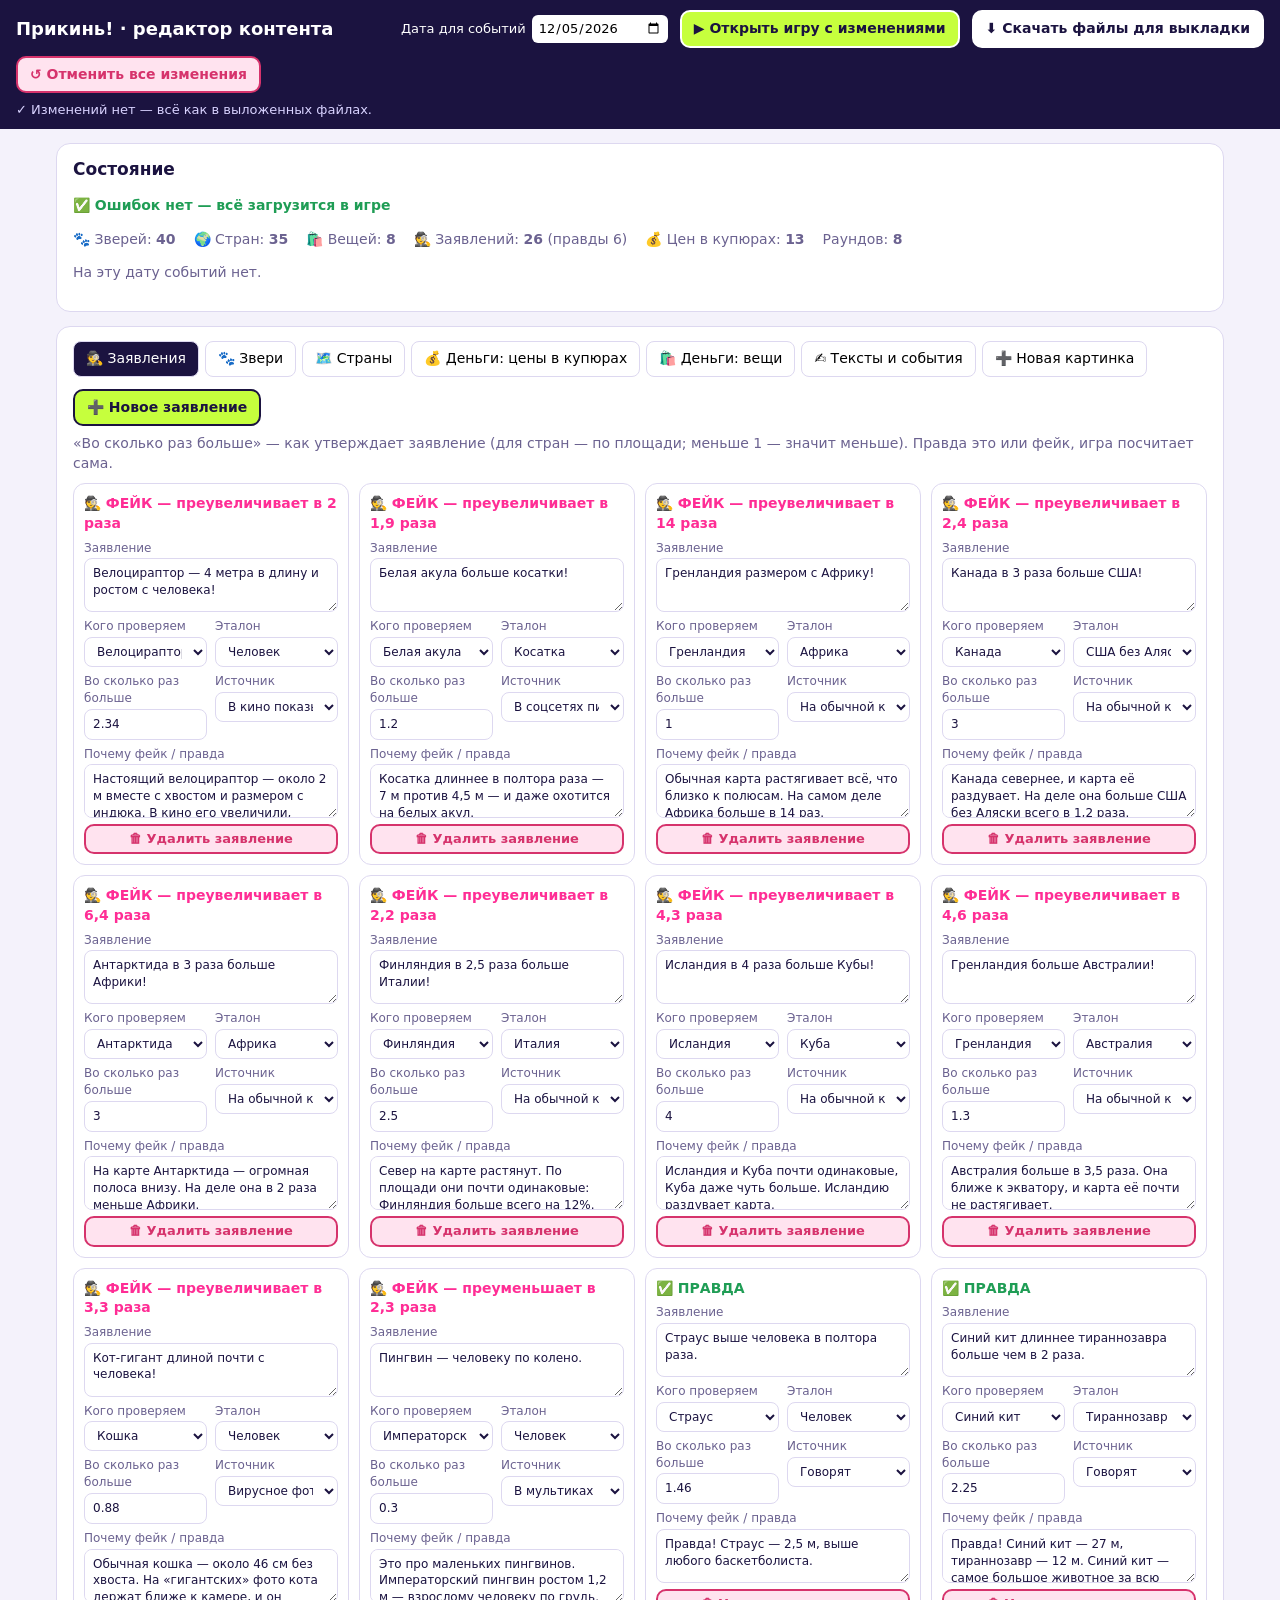
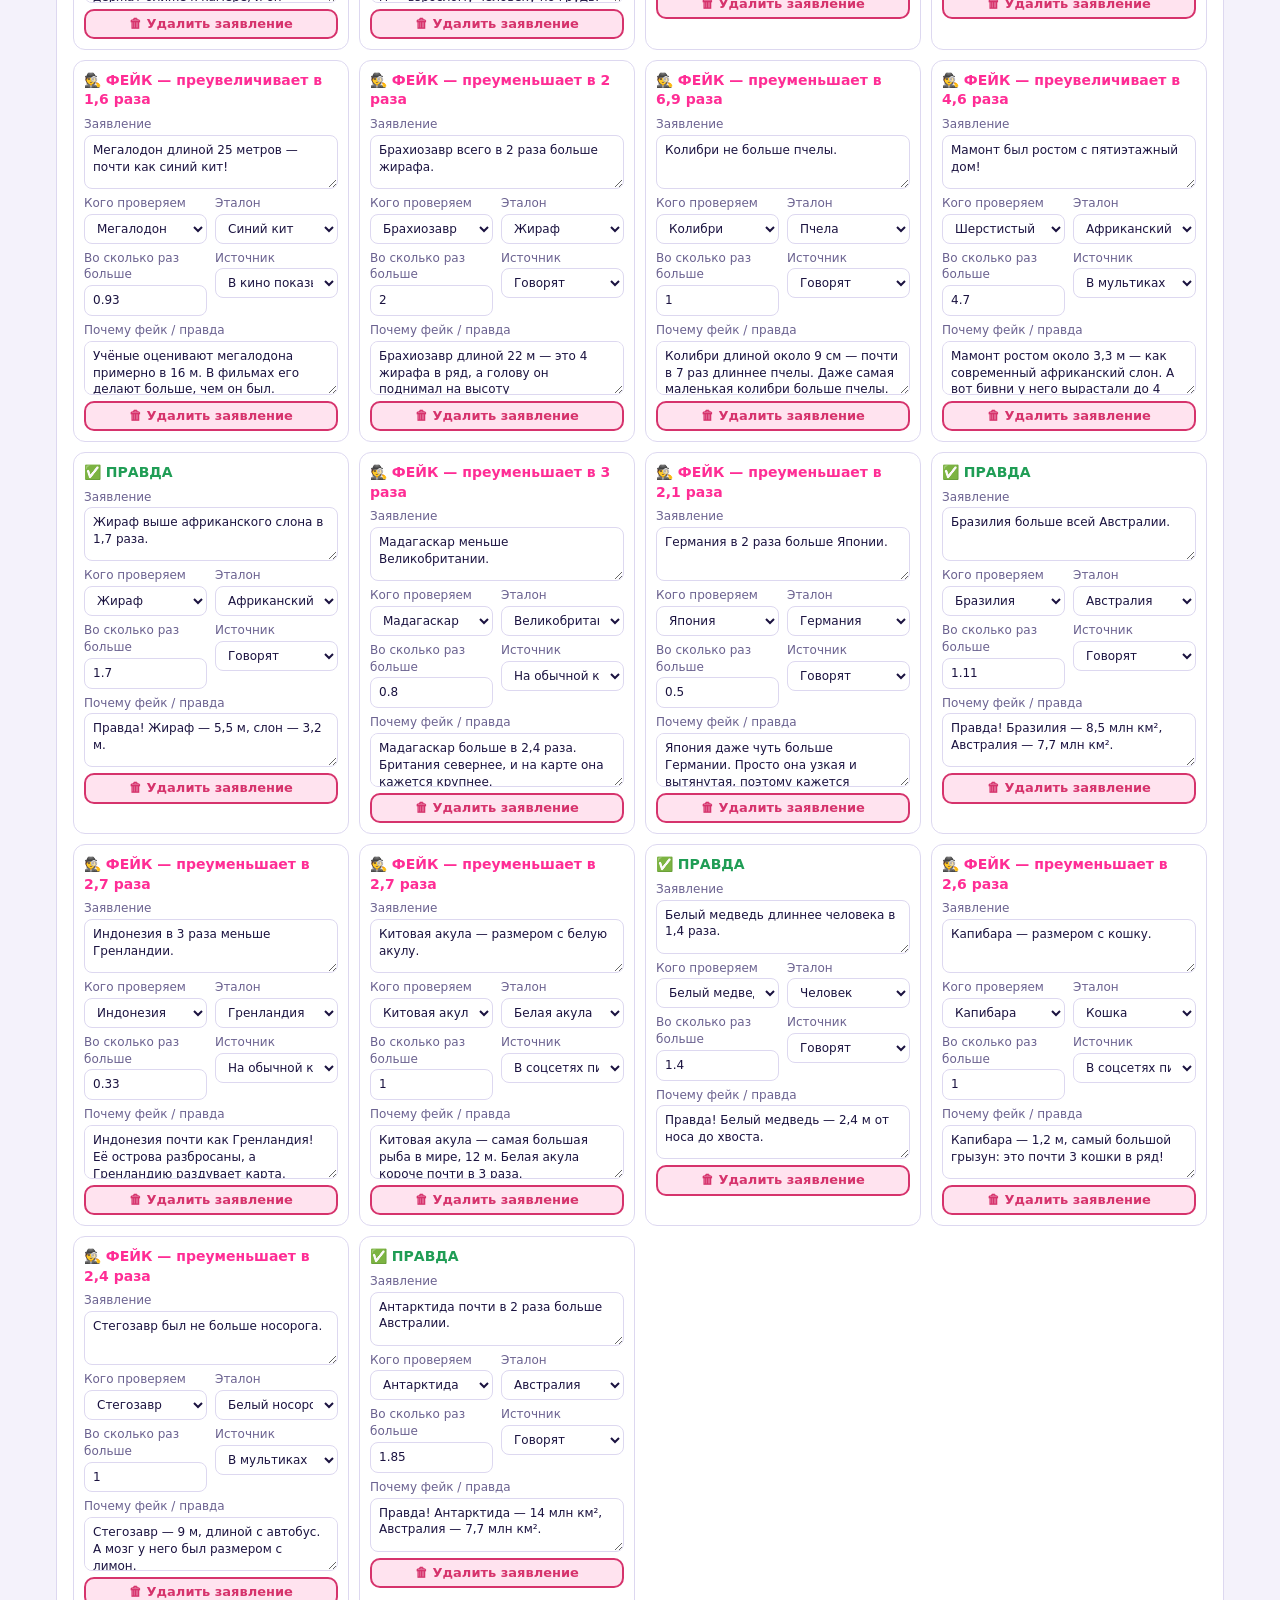
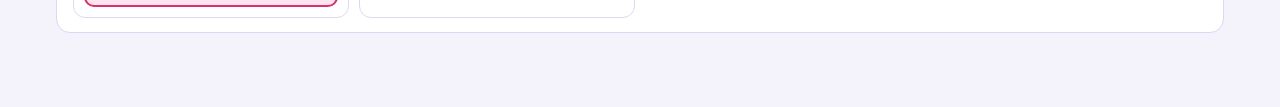
==== commit 5798c066: "Redesign the game: mature dark UI, own icons and real effects instead of emoji The look read as a be" ====
--- a/tools/content.html
+++ b/tools/content.html
@@ -36,7 +36,8 @@
   .grid { display: grid; grid-template-columns: repeat(auto-fill, minmax(260px, 1fr)); gap: 10px; }
   .card { border: 1px solid var(--line); border-radius: 12px; padding: 10px; background: #fff; display: flex; flex-direction: column; gap: 6px; }
   .card.bad { border-color: var(--bad); background: #fff5f8; }
-  .card svg { display: block; width: 100%; height: 110px; background: repeating-linear-gradient(0deg, #fff 0 19px, #f0eefa 19px 20px); border-radius: 8px; }
+  /* силуэты на тёмной доске — как в игре */
+  .card svg { display: block; width: 100%; height: 110px; background: #111317 repeating-linear-gradient(0deg, transparent 0 19px, rgba(255,255,255,.06) 19px 20px); border-radius: 8px; }
   .card label { display: flex; flex-direction: column; gap: 2px; font-size: 12px; color: #6b6290; }
   .card input, .card select, .card textarea, .wide input, .wide textarea { font: inherit; color: var(--ink); padding: 6px 8px; border: 1px solid var(--line); border-radius: 8px; background: #fff; width: 100%; }
   .card textarea, .wide textarea { resize: vertical; min-height: 54px; }
@@ -57,7 +58,7 @@
   .form label { display: flex; flex-direction: column; font-size: 12px; gap: 3px; }
   .form input, .form select { font: inherit; padding: 6px 8px; border: 1px solid var(--line); border-radius: 8px; min-width: 120px; }
   .preview { display: grid; grid-template-columns: 1fr 1fr; gap: 12px; }
-  .preview svg { width: 100%; height: 220px; background: #ffcf3d; border-radius: 12px; border: 2px solid var(--ink); }
+  .preview svg { width: 100%; height: 220px; background: #111317; border-radius: 12px; border: 2px solid var(--ink); }
   @media (max-width: 700px) { .preview { grid-template-columns: 1fr; } header { position: static; } }
 </style>
 </head>
@@ -187,7 +188,7 @@
   function shape(it, which, x, y, w) {
     var k = w / it.vb[2];
     var inner = it.layers ? App.assets.layer(it, which)
-      : '<g fill="' + (which === 'ref' ? '#1b1340' : which === 'truth' ? 'none' : '#fff') + '" stroke="' + (which === 'ref' ? 'none' : which === 'truth' ? '#ff2d95' : '#1b1340') + '" stroke-width="3" vector-effect="non-scaling-stroke">' + it.markup + '</g>';
+      : '<g fill="' + (which === 'ref' ? '#c3c8d0' : which === 'truth' ? 'none' : '#d4f55a') + '" stroke="' + (which === 'ref' ? 'none' : which === 'truth' ? '#3fd8c8' : '#0b0c0e') + '" stroke-width="3" vector-effect="non-scaling-stroke">' + it.markup + '</g>';
     return '<g transform="translate(' + x + ' ' + y + ') scale(' + k + ') translate(' + (-it.vb[0]) + ' ' + (-it.vb[1]) + ')">' + inner + '</g>';
   }
   function scene(items, W, H) {
@@ -200,7 +201,7 @@
       out += shape(it, it._style || 'ref', x, H - pad - it.h * s, it.w * s);
       x += it.w * s + gap;
     });
-    return out + '<line x1="0" x2="' + W + '" y1="' + (H - pad) + '" y2="' + (H - pad) + '" stroke="#1b1340" stroke-width="2"/>';
+    return out + '<line x1="0" x2="' + W + '" y1="' + (H - pad) + '" y2="' + (H - pad) + '" stroke="rgba(255,255,255,.24)" stroke-width="1.5"/>';
   }
 
   // ---------- сводка ----------
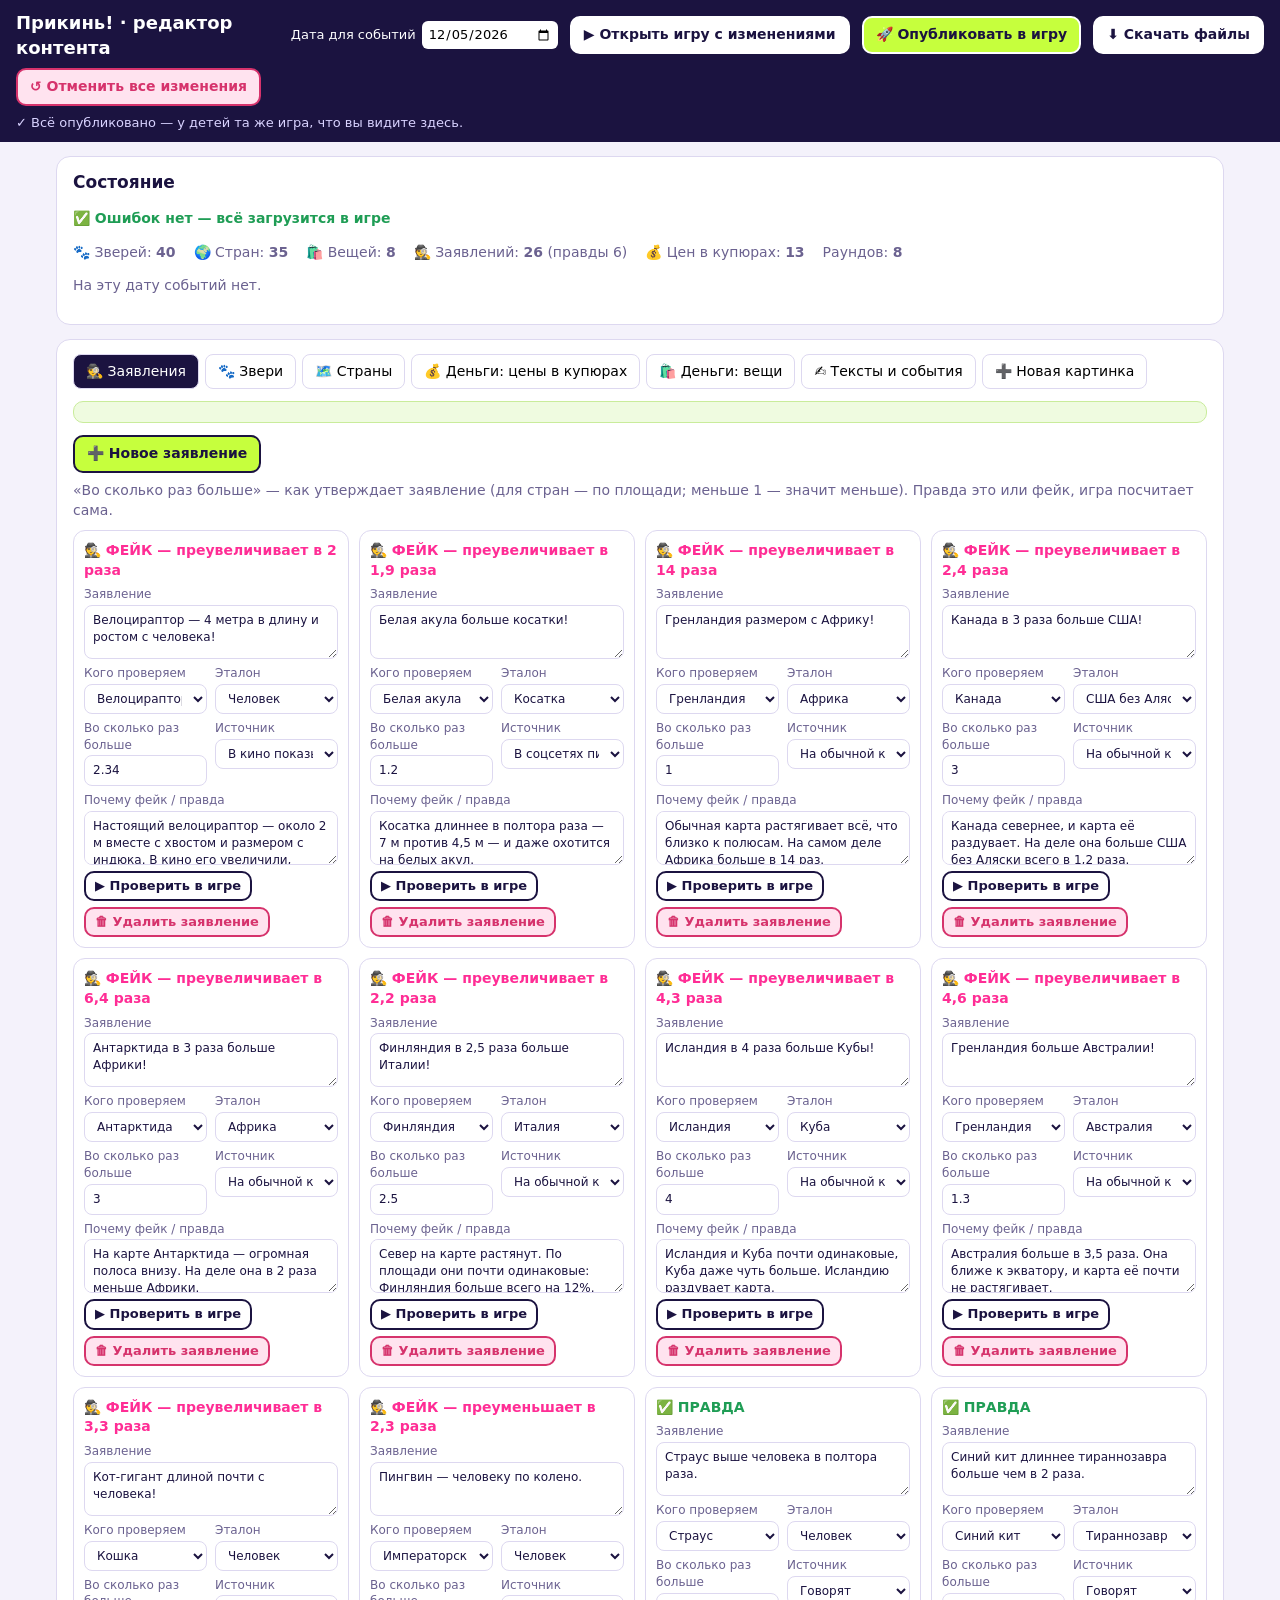
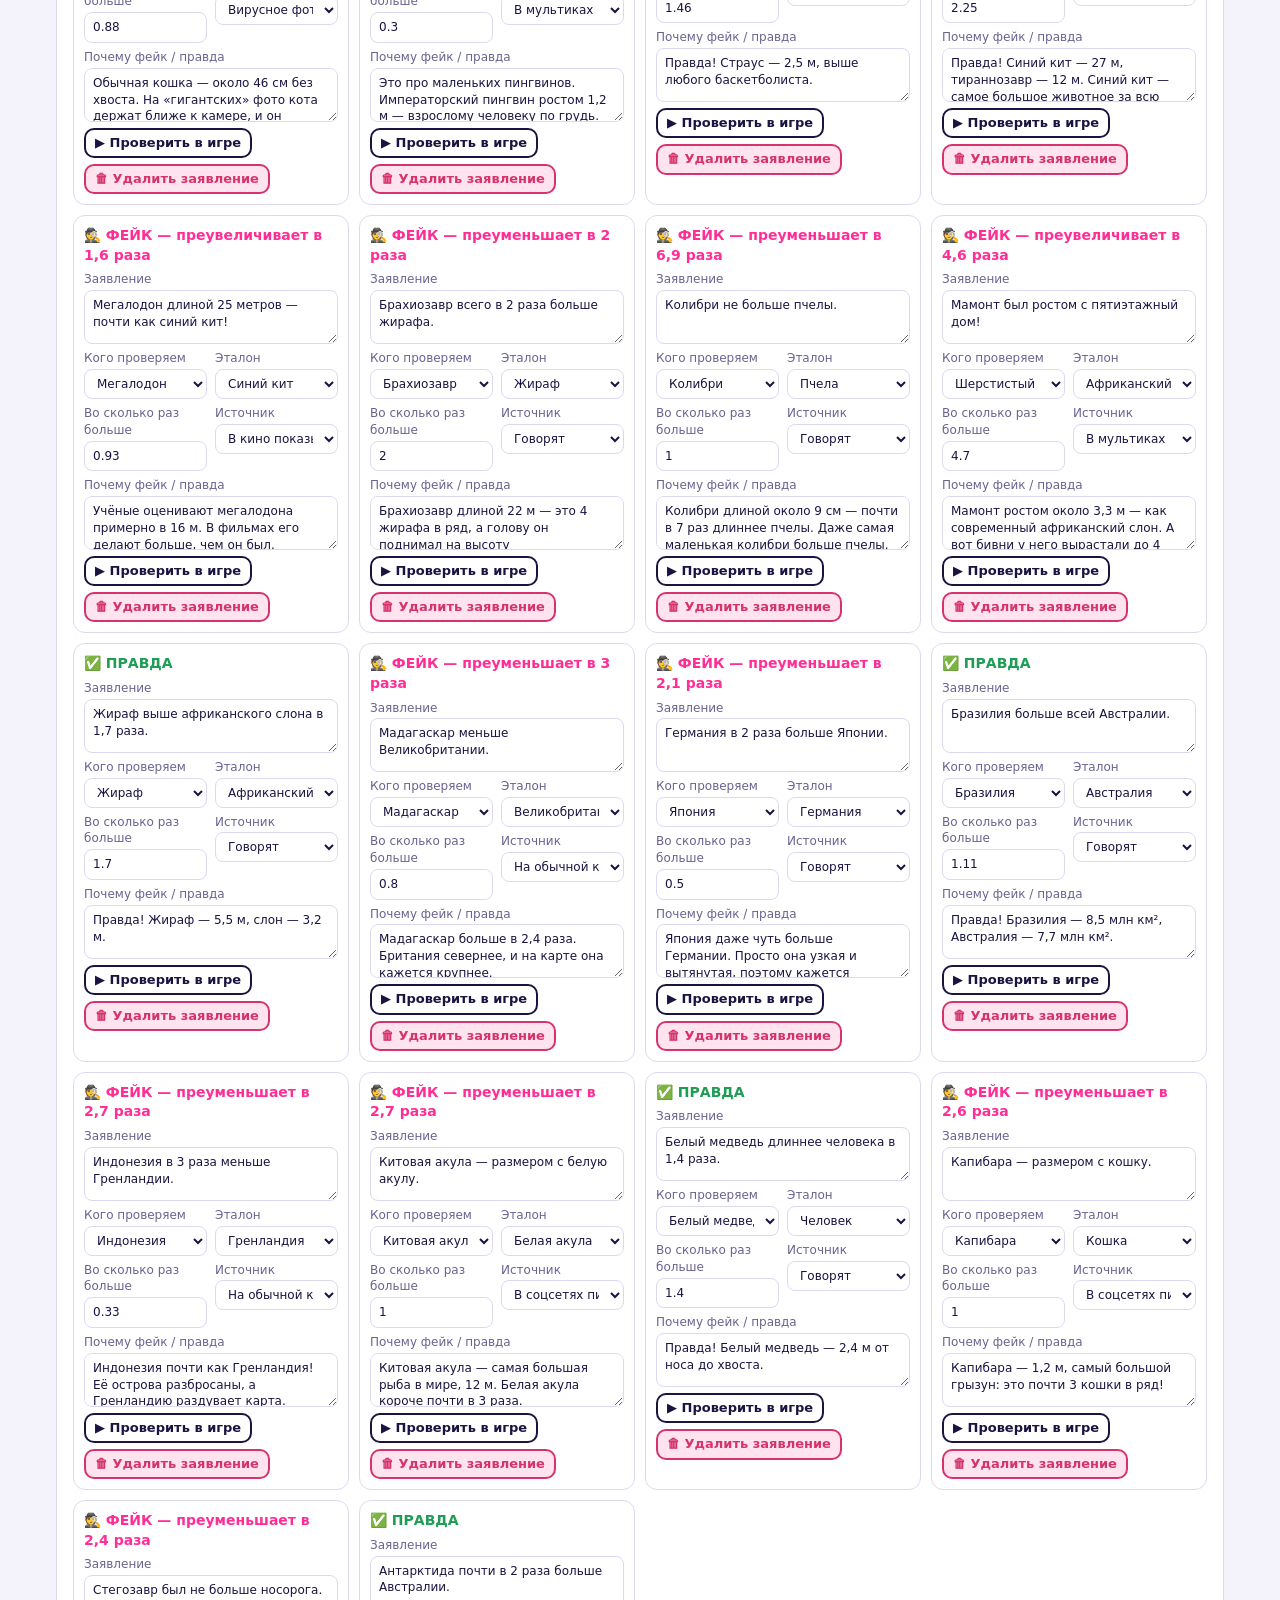
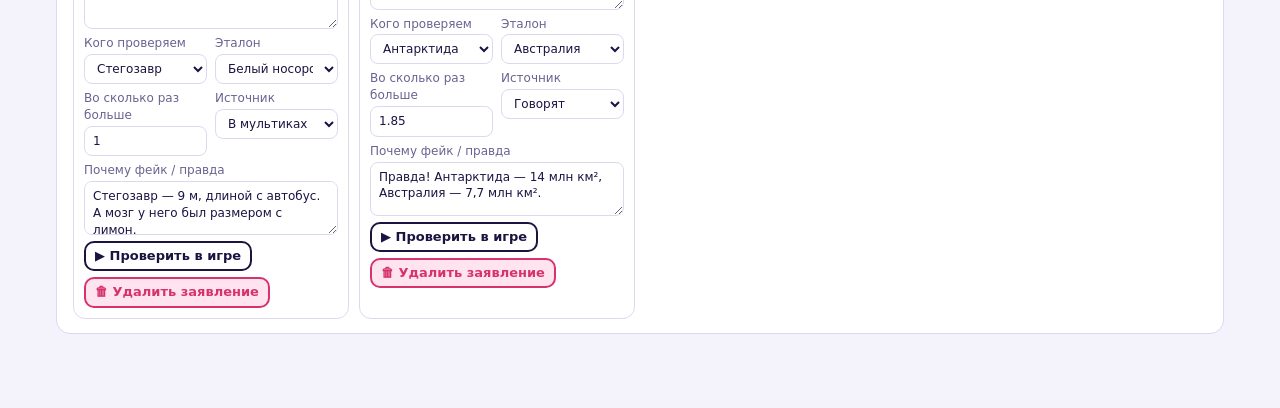
==== commit 6f743ded: "Link the content editor to the live game: add, hide and delete objects end to end - Adding an object" ====
--- a/tools/content.html
+++ b/tools/content.html
@@ -6,7 +6,8 @@
 <title>Прикинь! — редактор контента</title>
 <!-- Редактор для контент-менеджера (в игру не попадает).
      Правки сохраняются черновиком в этом браузере; «Открыть игру с изменениями» запускает игру
-     на черновике; «Скачать файлы» отдаёт готовые JSON и картинки для выкладки на CDN. -->
+     на черновике; «Опубликовать» кладёт правки туда, откуда их берёт игра (репозиторий GitHub →
+     GitHub Pages), одним коммитом; «Скачать файлы» отдаёт их для выкладки на любой другой CDN. -->
 <style>
   :root { --ink: #1b1340; --bg: #f4f2fb; --line: #ddd8f0; --ok: #1f9d55; --bad: #d6336c; --hot: #ff2d95; --lime: #c6ff3d; }
   * { box-sizing: border-box; }
@@ -36,8 +37,8 @@
   .grid { display: grid; grid-template-columns: repeat(auto-fill, minmax(260px, 1fr)); gap: 10px; }
   .card { border: 1px solid var(--line); border-radius: 12px; padding: 10px; background: #fff; display: flex; flex-direction: column; gap: 6px; }
   .card.bad { border-color: var(--bad); background: #fff5f8; }
-  /* силуэты на тёмной доске — как в игре */
-  .card svg { display: block; width: 100%; height: 110px; background: #111317 repeating-linear-gradient(0deg, transparent 0 19px, rgba(255,255,255,.06) 19px 20px); border-radius: 8px; }
+  /* силуэты на пастельной доске — как в игре */
+  .card svg { display: block; width: 100%; height: 110px; background: #ffe9c4 repeating-linear-gradient(0deg, transparent 0 19px, rgba(255,255,255,.7) 19px 21px); border-radius: 8px; }
   .card label { display: flex; flex-direction: column; gap: 2px; font-size: 12px; color: #6b6290; }
   .card input, .card select, .card textarea, .wide input, .wide textarea { font: inherit; color: var(--ink); padding: 6px 8px; border: 1px solid var(--line); border-radius: 8px; background: #fff; width: 100%; }
   .card textarea, .wide textarea { resize: vertical; min-height: 54px; }
@@ -58,7 +59,26 @@
   .form label { display: flex; flex-direction: column; font-size: 12px; gap: 3px; }
   .form input, .form select { font: inherit; padding: 6px 8px; border: 1px solid var(--line); border-radius: 8px; min-width: 120px; }
   .preview { display: grid; grid-template-columns: 1fr 1fr; gap: 12px; }
-  .preview svg { width: 100%; height: 220px; background: #111317; border-radius: 12px; border: 2px solid var(--ink); }
+  .preview svg { width: 100%; height: 220px; background: #ffe9c4; border-radius: 12px; border: 2px solid var(--ink); }
+  /* связи объекта с заявлениями и задачами */
+  .uses { display: flex; flex-wrap: wrap; gap: 6px; align-items: center; font-size: 12px; color: #6b6290; }
+  .uses.warn { color: #b8560b; font-weight: 700; }
+  .card-actions { display: flex; flex-wrap: wrap; gap: 6px; }
+  .card.off { background: #f7f6fb; border-style: dashed; }
+  .verdict.off { color: #8a83ad; }
+  .notice { margin: 0 0 12px; padding: 10px 12px; border-radius: 10px; background: #effbe0; border: 1px solid #c9ec9b; display: flex; flex-wrap: wrap; gap: 8px; align-items: center; }
+  .check { display: flex; align-items: center; gap: 6px; font-size: 13px; margin: 0 0 10px; }
+  /* публикация */
+  .modal { position: fixed; inset: 0; z-index: 20; background: rgba(27, 19, 64, .55); display: flex; align-items: center; justify-content: center; padding: 16px; }
+  .modal[hidden] { display: none; }
+  .modal-box { background: #fff; border-radius: 16px; padding: 18px 20px; width: min(720px, 100%); max-height: 92vh; overflow: auto; }
+  .modal-box .form input { min-width: 200px; }
+  .diff { margin: 6px 0 10px; padding-left: 20px; }
+  .log { margin: 10px 0 0; padding-left: 20px; }
+  .log li { margin: 3px 0; }
+  .log li.ok { color: var(--ok); font-weight: 700; }
+  .log li.err { color: var(--bad); font-weight: 700; }
+  code { background: #f0eefa; padding: 1px 5px; border-radius: 5px; }
   @media (max-width: 700px) { .preview { grid-template-columns: 1fr; } header { position: static; } }
 </style>
 </head>
@@ -66,8 +86,9 @@
 <header>
   <h1>Прикинь! · редактор контента</h1>
   <label>Дата для событий <input type="date" id="date"></label>
-  <button class="btn go" id="btn-play">▶ Открыть игру с изменениями</button>
-  <button class="btn" id="btn-export">⬇ Скачать файлы для выкладки</button>
+  <button class="btn" id="btn-play">▶ Открыть игру с изменениями</button>
+  <button class="btn go" id="btn-publish">🚀 Опубликовать в игру</button>
+  <button class="btn" id="btn-export">⬇ Скачать файлы</button>
   <button class="btn warn" id="btn-reset">↺ Отменить все изменения</button>
   <div class="status" id="status"></div>
 </header>
@@ -87,12 +108,13 @@
       <button data-tab="texts">✍️ Тексты и события</button>
       <button data-tab="new">➕ Новая картинка</button>
     </div>
+    <div class="notice" id="notice" hidden></div>
     <div id="panel"></div>
   </section>
 
   <section id="new-box" hidden>
     <h2>Новый объект по картинке</h2>
-    <p class="muted">Перетащите PNG или SVG с прозрачным фоном. Игра сама обрежет поля, посчитает пропорции и перекрасит силуэт. Заполните поля и нажмите «Добавить в игру» — объект появится в своей вкладке и в черновике игры.</p>
+    <p class="muted">Перетащите PNG или SVG с прозрачным фоном. Игра сама обрежет поля, посчитает пропорции и перекрасит силуэт. Заполните поля и нажмите «Добавить в игру» — объект появится в своей вкладке, в черновике игры и, после «Опубликовать», у детей.</p>
     <div class="drop" id="drop">📂 Перетащите файл сюда или нажмите, чтобы выбрать<input type="file" id="file" accept="image/png,image/svg+xml,image/webp" hidden></div>
     <div class="form">
       <label>Тема <select id="f-kind"><option value="animals">Зверь</option><option value="countries">Страна</option><option value="money">Вещь для режима «Деньги»</option></select></label>
@@ -101,8 +123,12 @@
       <label id="l-size">Размер, м <input id="f-size" type="number" step="any" value="2"></label>
       <label id="l-dim">Измерение <select id="f-dim"><option value="long">в длину</option><option value="tail">в длину с хвостом</option><option value="tall">в высоту</option><option value="diam">в диаметре</option></select></label>
       <label id="l-ref">Эталон рядом <select id="f-ref"></select></label>
+      <label id="l-price" hidden>Цена, ₽ <input id="f-price" type="number" step="any" value="1000"></label>
+      <label id="l-pay" hidden>Чем платим <select id="f-pay"></select></label>
       <label style="flex:1;min-width:220px">Факт <input id="f-fact" placeholder="Родственник жирафа, а похож на зебру"></label>
     </div>
+    <label class="check" id="l-claim"><input type="checkbox" id="f-claim" checked> Сразу добавить заявление-фейк с этим эталоном («в 2 раза больше правды») — так объект точно попадёт в игру. Текст можно поправить во вкладке «Заявления».</label>
+    <p class="muted" id="l-moneynote" hidden>Для вещи сразу создастся задача «цена в купюрах» с этой ценой: режим «Деньги» состоит из задач, и без задачи вещь в игре не появится.</p>
     <div class="preview" id="preview" hidden>
       <div><svg id="pv-styles"></svg><small class="muted">Стили: эталон · догадка · правильный ответ</small></div>
       <div><svg id="pv-scale"></svg><small class="muted" id="pv-note"></small></div>
@@ -111,6 +137,26 @@
     <button class="btn go" id="btn-add" hidden>➕ Добавить в игру</button>
   </section>
 </main>
+
+<div class="modal" id="pub" hidden>
+  <div class="modal-box">
+    <h2>🚀 Опубликовать в игру</h2>
+    <p class="muted">Игра берёт контент из папки <code id="pub-where"></code>, которую раздаёт GitHub Pages. Публикация положит туда ваши правки одним коммитом — дети увидят их при следующем запуске игры, обычно через минуту. Свой сервер не нужен, релиз приложения — тоже.</p>
+    <div id="pub-diff"></div>
+    <div class="form">
+      <label>Репозиторий <input id="pub-repo" placeholder="owner/repo"></label>
+      <label>Ветка <input id="pub-branch" placeholder="main"></label>
+      <label>Папка контента <input id="pub-dir" placeholder="game/content"></label>
+    </div>
+    <div class="form">
+      <label style="flex:1;min-width:280px">Токен GitHub <input id="pub-token" type="password" autocomplete="off" placeholder="github_pat_…"></label>
+    </div>
+    <label class="check"><input type="checkbox" id="pub-remember"> Запомнить токен на этом устройстве (иначе — только до закрытия вкладки)</label>
+    <p class="muted">Нужен fine-grained токен с доступом только к этому репозиторию и правом <b>Contents: Read and write</b> — <a href="https://github.com/settings/personal-access-tokens/new" target="_blank" rel="noopener">создать на GitHub</a>. Токен хранится только в этом браузере и отправляется только в API GitHub.</p>
+    <div class="toolbar"><button class="btn go" id="pub-go">Опубликовать</button><button class="btn" id="pub-close">Закрыть</button></div>
+    <ol class="log" id="pub-log"></ol>
+  </div>
+</div>
 
 <script src="../game/js/util.js"></script>
 <script src="../game/js/assets.js"></script>
@@ -121,6 +167,7 @@
   var U = App.util;
   var BASE = '../game/content/';
   var KEY = App.content.DRAFT_KEY;
+  var FILES = ['game', 'items', 'claims'];
   var CATS = { animals: 'Звери', countries: 'Страны', money: 'Вещи' };
   var DIMS = { long: 'в длину', tail: 'в длину с хвостом', tall: 'в высоту', diam: 'в диаметре' };
   var ORIG = null, D = null, BASEDATA = { animals: [], countries: [] }, C = null;
@@ -134,6 +181,8 @@
   }
   function val(it) { return it.kind === 'country' ? U.fmtArea(it.value) : U.fmtLen(it.value) + ' ' + it.dimText; }
   function num(v) { if (v === '' || v == null) return undefined; var n = parseFloat(String(v).replace(',', '.')); return isFinite(n) ? n : v; }
+  function count(n, forms) { return n + ' ' + U.plural(n, forms); }
+  var CLAIMS = ['заявление', 'заявления', 'заявлений'], TASKS = ['задача', 'задачи', 'задач'], TRAPS = ['пара-ловушка', 'пары-ловушки', 'пар-ловушек'];
 
   // ---------- черновик ----------
   function normalize(d) {
@@ -151,7 +200,23 @@
     return d;
   }
   function data() { return { game: D.game, items: D.items, claims: D.claims }; }
-  function dirty() { return JSON.stringify(data()) !== JSON.stringify(ORIG); }
+  // Черновик в том виде, в каком он ляжет в игру: новые картинки — файлами img/… вместо data URL
+  function pubJson() {
+    var items = clone(D.items), images = [];
+    ['animals', 'countries', 'money'].forEach(function (cat) {
+      items[cat].forEach(function (r) {
+        if (/^data:/.test(r.image || '')) {
+          var f = r._file || ('img/' + r.id + '.png');
+          images.push({ name: f, url: r.image });
+          r.image = f;
+        }
+        delete r._file;
+      });
+    });
+    return { game: D.game, items: items, claims: D.claims, images: images };
+  }
+  function changedFiles(p) { return FILES.filter(function (k) { return JSON.stringify(p[k]) !== JSON.stringify(ORIG[k]); }); }
+  function dirty() { return changedFiles(pubJson()).length > 0; }
   function save() {
     try { localStorage.setItem(KEY, JSON.stringify(data())); } catch (e) { alert('Не получилось сохранить черновик в браузере: ' + e.message); }
     status();
@@ -160,8 +225,8 @@
     var d = dirty();
     $('status').className = 'status' + (d ? ' dirty' : '');
     $('status').textContent = d
-      ? '✏️ Есть изменения — они сохранены в этом браузере. Чтобы дети их увидели, скачайте файлы и выложите в папку content на CDN.'
-      : '✓ Изменений нет — всё как в выложенных файлах.';
+      ? '✏️ Есть неопубликованные правки — они в черновике этого браузера. «▶ Открыть игру с изменениями» — посмотреть, «🚀 Опубликовать» — отправить детям.'
+      : '✓ Всё опубликовано — у детей та же игра, что вы видите здесь.';
   }
 
   // ---------- проверка через сам движок игры ----------
@@ -169,6 +234,7 @@
     var y = window.scrollY;
     return App.content.load(BASE, $('date').value, data()).then(function (c) {
       C = c;
+      $('f-ref').removeAttribute('data-cat'); // список эталонов соберётся заново с новыми объектами
       renderSummary();
       renderTab();
       window.scrollTo(0, y);
@@ -183,12 +249,99 @@
     for (var i = 0; i < all.length; i++) if (all[i].id === id) return all[i];
     return null;
   }
+  function rawById(id) {
+    var lists = [D.items.animals, D.items.countries, D.items.money, BASEDATA.animals, BASEDATA.countries];
+    if (ORIG) lists.push(ORIG.items.animals, ORIG.items.countries, ORIG.items.money);
+    for (var i = 0; i < lists.length; i++) {
+      for (var j = 0; j < (lists[i] || []).length; j++) if (lists[i][j].id === id) return lists[i][j];
+    }
+    return null;
+  }
+  function nameOf(id) {
+    var it = findItem(id);
+    if (it) return it.name;
+    var e = D.items.edits[id], r = rawById(id);
+    return (e && e.name) || (r && r.name) || id;
+  }
+  function allIds() {
+    var ids = [];
+    [D.items.animals, D.items.countries, D.items.money, BASEDATA.animals, BASEDATA.countries].forEach(function (l) {
+      (l || []).forEach(function (r) { ids.push(r.id); });
+    });
+    return ids;
+  }
+  function offOf(uid) {
+    var off = (C && C.off) || [];
+    for (var i = 0; i < off.length; i++) if (off[i].uid === uid) return off[i];
+    return null;
+  }
+
+  // ---------- связи: где используется объект ----------
+  function trapLists() {
+    var out = [];
+    function add(t) { if (t && typeof t === 'object') ['animals', 'countries'].forEach(function (k) { if (Array.isArray(t[k])) out.push(t[k]); }); }
+    add(D.game.traps);
+    D.game.events.forEach(function (e) { add(e && e.traps); });
+    return out;
+  }
+  function uses(id) {
+    var u = { claims: [], prices: [], traps: 0 };
+    D.claims.claims.forEach(function (c, i) { if (c && (c.target === id || c.ref === id)) u.claims.push(i); });
+    D.claims.prices.forEach(function (p, i) { if (p && p.item === id) u.prices.push(i); });
+    trapLists().forEach(function (list) { list.forEach(function (p) { if (p[0] === id || p[1] === id) u.traps++; }); });
+    return u;
+  }
+  function usesText(u) {
+    var parts = [];
+    if (u.claims.length) parts.push(count(u.claims.length, CLAIMS));
+    if (u.prices.length) parts.push(count(u.prices.length, TASKS));
+    if (u.traps) parts.push(count(u.traps, TRAPS));
+    return parts.join(', ');
+  }
+  function removeAt(arr, idxs) { idxs.slice().sort(function (a, b) { return b - a; }).forEach(function (i) { arr.splice(i, 1); }); }
+  function dropTraps(id) {
+    trapLists().forEach(function (list) {
+      for (var i = list.length - 1; i >= 0; i--) if (list[i][0] === id || list[i][1] === id) list.splice(i, 1);
+    });
+  }
+  // Эталон для заявления о новом объекте: человек для зверей, иначе — кто отличается примерно в 3 раза
+  function partner(it, cat) {
+    var pool = C.pools[cat].filter(function (r) { return r.id !== it.id; });
+    var range = (C.cfg.ratio && C.cfg.ratio[cat]) || [1.2, 15];
+    function k(r) { return Math.max(it.value / r.value, r.value / it.value); }
+    var human = cat === 'animals' && findItem('human');
+    if (human && human.id !== it.id && k(human) >= range[0] && k(human) <= range[1]) return human;
+    var best = null, bestD = Infinity;
+    pool.forEach(function (r) {
+      var d = Math.abs(Math.log(k(r) / 3));
+      if (k(r) >= range[0] && k(r) <= range[1] && d < bestD) { best = r; bestD = d; }
+    });
+    return best || pool[0] || null;
+  }
+  // Заявление-фейк «в 2 раза больше правды» — текст тот же, каким игра пишет заявления сама
+  function starterClaim(it, ref) {
+    var s = App.content.sayText(it, ref, 2 * it.value / ref.value);
+    return { target: it.id, ref: ref.id, says: s.says, source: it.kind === 'country' ? 'map' : 'rumor', text: s.text, why: '' };
+  }
+
+  // ---------- проверка в игре ----------
+  function openGame(q) { save(); window.open('../game/?draft=1' + (q ? '&' + q : ''), '_blank'); }
+  function tryBtn(q) { return '<button class="btn small" data-try="' + esc(q) + '">▶ Проверить в игре</button>'; }
+  function notice(html) {
+    var n = $('notice');
+    n.hidden = !html;
+    n.innerHTML = html ? html + ' <button class="btn small" data-act="nclose">×</button>' : '';
+  }
+  document.addEventListener('click', function (e) {
+    var b = e.target.closest('[data-try]');
+    if (b) openGame(b.getAttribute('data-try'));
+  });
 
   // ---------- силуэты как в игре ----------
   function shape(it, which, x, y, w) {
     var k = w / it.vb[2];
     var inner = it.layers ? App.assets.layer(it, which)
-      : '<g fill="' + (which === 'ref' ? '#c3c8d0' : which === 'truth' ? 'none' : '#d4f55a') + '" stroke="' + (which === 'ref' ? 'none' : which === 'truth' ? '#3fd8c8' : '#0b0c0e') + '" stroke-width="3" vector-effect="non-scaling-stroke">' + it.markup + '</g>';
+      : '<g fill="' + (which === 'ref' ? '#2c2862' : which === 'truth' ? 'none' : '#b6ee3a') + '" stroke="' + (which === 'ref' ? 'none' : which === 'truth' ? '#6c4dff' : '#221e4f') + '" stroke-width="3" vector-effect="non-scaling-stroke">' + it.markup + '</g>';
     return '<g transform="translate(' + x + ' ' + y + ') scale(' + k + ') translate(' + (-it.vb[0]) + ' ' + (-it.vb[1]) + ')">' + inner + '</g>';
   }
   function scene(items, W, H) {
@@ -201,7 +354,7 @@
       out += shape(it, it._style || 'ref', x, H - pad - it.h * s, it.w * s);
       x += it.w * s + gap;
     });
-    return out + '<line x1="0" x2="' + W + '" y1="' + (H - pad) + '" y2="' + (H - pad) + '" stroke="rgba(255,255,255,.24)" stroke-width="1.5"/>';
+    return out + '<line x1="0" x2="' + W + '" y1="' + (H - pad) + '" y2="' + (H - pad) + '" stroke="rgba(34,30,79,.28)" stroke-width="2"/>';
   }
 
   // ---------- сводка ----------
@@ -209,9 +362,16 @@
     var cfg = C.cfg, ev = C.event;
     var all = C.claims.animals.concat(C.claims.countries);
     var truths = all.filter(function (c) { return c.isTrue; }).length;
+    var off = { claim: 0, price: 0, trap: 0 };
+    (C.off || []).forEach(function (o) { off[o.type]++; });
+    var offParts = [];
+    if (off.claim) offParts.push(count(off.claim, CLAIMS));
+    if (off.price) offParts.push(count(off.price, TASKS));
+    if (off.trap) offParts.push(count(off.trap, TRAPS));
     $('summary').innerHTML = (C.errors.length
       ? '<ul class="errors">' + C.errors.map(function (x) { return '<li>' + esc(x) + '</li>'; }).join('') + '</ul>'
       : '<p class="ok">✅ Ошибок нет — всё загрузится в игре</p>') +
+      (offParts.length ? '<p class="muted">⏸ Отключено вместе с убранными объектами: ' + offParts.join(', ') + '. Вернёте объект — вернутся и они.</p>' : '') +
       '<div class="facts"><span>🐾 Зверей: <b>' + C.pools.animals.length + '</b></span><span>🌍 Стран: <b>' + C.pools.countries.length + '</b></span>' +
       '<span>🛍️ Вещей: <b>' + C.pools.money.length + '</b></span><span>🕵️ Заявлений: <b>' + all.length + '</b> (правды ' + truths + ')</span>' +
       '<span>💰 Цен в купюрах: <b>' + (C.tasks || []).length + '</b></span>' +
@@ -235,24 +395,37 @@
     for (var k = 0; k < all.length; k++) if (all[k].uid === 'c' + i) return all[k];
     return null;
   }
-  function options(selected) {
+  function options(selected, cats) {
     // заявления «фейк или правда» — только про зверей и карты; деньги — задачи «цена в купюрах»
-    return ['animals', 'countries'].map(function (cat) {
+    var html = (cats || ['animals', 'countries']).map(function (cat) {
       return '<optgroup label="' + CATS[cat] + '">' + C.pools[cat].map(function (it) {
         return '<option value="' + esc(it.id) + '"' + (it.id === selected ? ' selected' : '') + '>' + esc(it.name) + '</option>';
       }).join('') + '</optgroup>';
     }).join('');
+    // объект убран из игры — показываем его, чтобы запись молча не «переехала» на другой
+    if (selected && !findItem(selected)) html = '<option value="' + esc(selected) + '" selected>' + esc(nameOf(selected)) + ' — убран из игры</option>' + html;
+    return html;
+  }
+  function payOptions(sel) {
+    var PAY = App.content.PAY;
+    return Object.keys(PAY).map(function (k) {
+      return '<option value="' + k + '"' + (k === sel ? ' selected' : '') + '>' + PAY[k].rub + ' ₽ — ' + esc(PAY[k].of) + '</option>';
+    }).join('');
+  }
+  function offNote(off, what) {
+    return '<div class="verdict off">⏸ Отключено: «' + esc(off.ids.map(nameOf).join('», «')) + '» убран из игры. Вернёте объект — вернётся и ' + what + '.</div>';
   }
   function renderClaims() {
     var srcs = D.claims.sources;
     var html = '<div class="toolbar"><button class="btn go" data-act="cadd">➕ Новое заявление</button>' +
       '<span class="muted">«Во сколько раз больше» — как утверждает заявление (для стран — по площади; меньше 1 — значит меньше). Правда это или фейк, игра посчитает сама.</span></div><div class="grid">';
     html += D.claims.claims.map(function (c, i) {
-      var cl = claimOf(i);
-      var v = !cl ? '<div class="verdict err">⚠️ Ошибка: оба объекта должны существовать и быть из одной темы, число — больше нуля</div>'
+      var cl = claimOf(i), off = offOf('c' + i);
+      var v = off ? offNote(off, 'заявление')
+        : !cl ? '<div class="verdict err">⚠️ Ошибка: оба объекта должны существовать и быть из одной темы, число — больше нуля</div>'
         : cl.isTrue ? '<div class="verdict true">✅ ПРАВДА</div>'
         : '<div class="verdict fake">🕵️ ФЕЙК — ' + (cl.g0 >= 1 ? 'преувеличивает' : 'преуменьшает') + ' в ' + U.fmtRatio(cl.target.kind === 'country' ? Math.pow(Math.max(cl.g0, 1 / cl.g0), 2) : Math.max(cl.g0, 1 / cl.g0)) + ' раза</div>';
-      return '<div class="card' + (cl ? '' : ' bad') + '" data-i="' + i + '">' + v +
+      return '<div class="card' + (cl ? '' : off ? ' off' : ' bad') + '" data-i="' + i + '">' + v +
         '<label>Заявление<textarea data-c="text">' + esc(c.text) + '</textarea></label>' +
         '<div class="row"><label>Кого проверяем<select data-c="target">' + options(c.target) + '</select></label>' +
         '<label>Эталон<select data-c="ref">' + options(c.ref) + '</select></label></div>' +
@@ -261,33 +434,31 @@
           return '<option value="' + k + '"' + (k === c.source ? ' selected' : '') + '>' + esc(srcs[k]) + '</option>';
         }).join('') + '</select></label></div>' +
         '<label>Почему фейк / правда<textarea data-c="why">' + esc(c.why) + '</textarea></label>' +
-        '<button class="btn small warn" data-act="cdel">🗑 Удалить заявление</button></div>';
+        '<div class="card-actions">' + (cl ? tryBtn('claim=c' + i) : '') +
+        '<button class="btn small warn" data-act="cdel">🗑 Удалить заявление</button></div></div>';
     }).join('');
     $('panel').innerHTML = html + '</div>';
   }
 
   // «Цена в купюрах»: вещь, цена, чем платим — стопку игра строит сама
   function renderPrices() {
-    var PAY = App.content.PAY;
     var html = '<div class="toolbar"><button class="btn go" data-act="padd">➕ Новая задача</button>' +
-      '<span class="muted">Режим «💰 Деньги» целиком состоит из этих задач. Вещь из вкладки «Деньги: вещи», цена в рублях и чем платим. Первая задача в списке — первый раунд режима. Игра посчитает, сколько купюр или монет нужно, и построит стопку. Текст задания можно не писать — он соберётся сам.</span></div><div class="grid">';
+      '<span class="muted">Режим «Деньги» целиком состоит из этих задач. Вещь из вкладки «Деньги: вещи», цена в рублях и чем платим. Первая задача в списке — первый раунд режима. Игра посчитает, сколько купюр или монет нужно, и построит стопку. Текст задания можно не писать — он соберётся сам.</span></div><div class="grid">';
     html += D.claims.prices.map(function (p, i) {
-      var t = null;
+      var t = null, off = offOf('p' + i);
       (C.tasks || []).forEach(function (x) { if (x.uid === 'p' + i) t = x; });
       var head = t ? '<div class="verdict true">→ ' + esc(t.why.split('. ')[0]) + ' · стопка ' + U.fmtLen(t.target.value) + '</div>' +
           '<svg viewBox="0 0 200 110">' + scene([t.ref, t.target], 200, 110) + '</svg>'
+        : off ? offNote(off, 'задача')
         : '<div class="verdict err">⚠️ Ошибка: выберите вещь, цену больше нуля и чем платим</div>';
-      return '<div class="card' + (t ? '' : ' bad') + '" data-p="' + i + '">' + head +
-        '<div class="row"><label>Вещь<select data-pf="item">' + C.pools.money.map(function (it) {
-          return '<option value="' + esc(it.id) + '"' + (it.id === p.item ? ' selected' : '') + '>' + esc(it.name) + '</option>';
-        }).join('') + '</select></label>' +
+      return '<div class="card' + (t ? '' : off ? ' off' : ' bad') + '" data-p="' + i + '">' + head +
+        '<div class="row"><label>Вещь<select data-pf="item">' + options(p.item, ['money']) + '</select></label>' +
         '<label>Цена, ₽<input data-pf="price" type="number" step="any" value="' + esc(p.price) + '"></label></div>' +
-        '<label>Чем платим<select data-pf="pay">' + Object.keys(PAY).map(function (k) {
-          return '<option value="' + k + '"' + (k === p.pay ? ' selected' : '') + '>' + PAY[k].rub + ' ₽ — ' + esc(PAY[k].of) + '</option>';
-        }).join('') + '</select></label>' +
+        '<label>Чем платим<select data-pf="pay">' + payOptions(p.pay) + '</select></label>' +
         '<label>Текст задания (необязательно)<textarea data-pf="text" placeholder="' + esc(t ? t.text : '') + '">' + esc(p.text || '') + '</textarea></label>' +
         '<label>Вывод после ответа (необязательно)<textarea data-pf="why">' + esc(p.why || '') + '</textarea></label>' +
-        '<button class="btn small warn" data-act="pdel">🗑 Удалить задачу</button></div>';
+        '<div class="card-actions">' + (t ? tryBtn('task=p' + i) : '') +
+        '<button class="btn small warn" data-act="pdel">🗑 Удалить задачу</button></div></div>';
     }).join('');
     $('panel').innerHTML = html + '</div>';
   }
@@ -308,19 +479,29 @@
     }
     return o.raw[f];
   }
+  // Строка «где используется»: так видно, что уйдёт и что вернётся вместе с объектом
+  function usesLine(id, cat) {
+    var ut = usesText(uses(id));
+    if (cat === 'money') {
+      return uses(id).prices.length ? '<div class="uses">В игре: ' + ut + ' <button class="btn small" data-act="oprice">➕ Ещё задача</button></div>'
+        : '<div class="uses warn">⚠️ Нет ни одной задачи — в режиме «Деньги» вещь не появится. <button class="btn small go" data-act="oprice">➕ Задача с этой вещью</button></div>';
+    }
+    return '<div class="uses">' + (ut ? 'В игре: ' + ut : 'Своих заявлений нет — игра берёт объект в случайные пары') +
+      ' <button class="btn small" data-act="oclaim">➕ Заявление</button></div>';
+  }
   function renderObjects(cat) {
     var hidden = D.items.hidden;
     var human = findItem('human');
     var list = objects(cat);
     var html = '<div class="toolbar"><button class="btn go" data-act="gonew">➕ Добавить по картинке</button>' +
-      '<span class="muted">Правки встроенных объектов сохраняются как поправки в items.json — большие файлы с силуэтами не меняются.</span></div><div class="grid">';
+      '<span class="muted">Правки встроенных объектов сохраняются как поправки в items.json — большие файлы с силуэтами не меняются. Убранный объект забирает с собой свои заявления и задачи, а вернётся — вернёт и их.</span></div><div class="grid">';
     html += list.filter(function (o) { return hidden.indexOf(o.id) < 0; }).map(function (o) {
       var it = findItem(o.id);
       var pic = it ? '<svg viewBox="0 0 200 110">' + scene(cat === 'animals' && human && it !== human ? [human, it] : [it], 200, 110) + '</svg>'
         : '<div class="verdict err">⚠️ Не загрузилось — проверьте размер и картинку</div>';
       var isCountry = cat === 'countries';
       var src = o.origin === 'base' ? '✏️ встроенный (' + (isCountry ? 'countries.json' : 'animals.json') + ')'
-        : '🖼 ' + (/^data:/.test(o.raw.image || '') ? 'новая картинка — скачается при выкладке' : esc(o.raw.image || ''));
+        : '🖼 ' + (/^data:/.test(o.raw.image || '') ? 'новая картинка — уйдёт в игру при публикации' : esc(o.raw.image || ''));
       return '<div class="card' + (it ? '' : ' bad') + '" data-cat="' + cat + '" data-id="' + esc(o.id) + '" data-origin="' + o.origin + '" data-idx="' + (o.idx == null ? '' : o.idx) + '">' +
         pic + '<div class="src">id: ' + esc(o.id) + ' · ' + src + '</div>' +
         '<label>Название<input data-f="name" value="' + esc(field(o, 'name')) + '"></label>' +
@@ -331,13 +512,17 @@
               return '<option value="' + k + '"' + (k === field(o, 'dim') ? ' selected' : '') + '>' + DIMS[k] + '</option>';
             }).join('') + '</select></label>') + '</div>' +
         '<label>Факт «ЧЕГО?!»<textarea data-f="fact">' + esc(field(o, 'fact')) + '</textarea></label>' +
-        '<button class="btn small warn" data-act="odel">🗑 ' + (o.origin === 'base' ? 'Убрать из игры' : 'Удалить') + '</button></div>';
+        (it ? usesLine(o.id, cat) : '') +
+        '<div class="card-actions">' + (it ? tryBtn('try=' + o.id) : '') +
+        '<button class="btn small warn" data-act="odel">🗑 ' + (o.origin === 'base' ? 'Убрать из игры' : 'Удалить') + '</button></div></div>';
     }).join('');
     html += '</div>';
     var hid = list.filter(function (o) { return hidden.indexOf(o.id) >= 0; });
     if (hid.length) {
       html += '<h2 style="margin-top:16px">Убрано из игры</h2><ul class="hidden-list">' + hid.map(function (o) {
-        return '<li>' + esc(field(o, 'name')) + ' <button class="btn small" data-act="unhide" data-id="' + esc(o.id) + '">Вернуть</button></li>';
+        var ut = usesText(uses(o.id));
+        return '<li>' + esc(field(o, 'name')) + (ut ? ' <span class="muted">— вместе с ним отключены ' + ut + '</span>' : '') +
+          ' <button class="btn small" data-act="unhide" data-id="' + esc(o.id) + '">Вернуть</button></li>';
       }).join('') + '</ul>';
     }
     $('panel').innerHTML = html;
@@ -403,39 +588,69 @@
   });
   // после ухода из поля — перепроверяем всё движком игры
   panel.addEventListener('change', function () { refreshSoon(); });
-  panel.addEventListener('click', function (e) {
-    var b = e.target.closest('[data-act]');
-    if (!b) return;
-    var act = b.getAttribute('data-act'), card = b.closest('.card');
-    if (act === 'cadd') {
-      D.claims.claims.unshift({ target: 'orca', ref: 'great_white', says: 1, source: 'social', text: 'Новое заявление — напишите текст', why: '' });
-    } else if (act === 'cdel') {
+
+  function act(b) {
+    var a = b.getAttribute('data-act'), card = b.closest('.card');
+    var id = card && card.getAttribute('data-id'), cat = card && card.getAttribute('data-cat');
+    if (a === 'nclose') return notice('');
+    if (a === 'gonew') return setTab('new');
+    if (a === 'cadd') {
+      var t0 = findItem('orca') || C.pools.animals[0], r0 = findItem('great_white') || C.pools.animals[1];
+      if (!t0 || !r0) return alert('Сначала нужны хотя бы два зверя');
+      D.claims.claims.unshift({ target: t0.id, ref: r0.id, says: 1, source: 'social', text: 'Новое заявление — напишите текст', why: '' });
+    } else if (a === 'cdel') {
       if (!confirm('Удалить это заявление?')) return;
       D.claims.claims.splice(+card.getAttribute('data-i'), 1);
-    } else if (act === 'odel') {
-      var id = card.getAttribute('data-id'), cat = card.getAttribute('data-cat');
+    } else if (a === 'padd') {
+      if (!C.pools.money.length) return alert('Сначала добавьте вещь во вкладке «Деньги: вещи»');
+      D.claims.prices.unshift({ item: C.pools.money[0].id, price: 50000, pay: 'note1000' });
+    } else if (a === 'pdel') {
+      if (!confirm('Удалить эту задачу?')) return;
+      D.claims.prices.splice(+card.getAttribute('data-p'), 1);
+    } else if (a === 'oclaim') {
+      var it = findItem(id), ref = it && partner(it, cat);
+      if (!ref) return alert('Не с кем сравнить — нужен ещё хотя бы один объект этой темы');
+      D.claims.claims.unshift(starterClaim(it, ref));
+      tab = 'claims';
+      notice('Добавлено заявление про «' + esc(it.name) + '» с эталоном «' + esc(ref.name) + '» — поправьте текст, если нужно. ' + tryBtn('claim=c0'));
+    } else if (a === 'oprice') {
+      D.claims.prices.unshift({ item: id, price: 1000, pay: 'note100' });
+      tab = 'prices';
+      notice('Добавлена задача с вещью «' + esc(nameOf(id)) + '» — укажите цену и чем платим. ' + tryBtn('task=p0'));
+    } else if (a === 'odel') {
+      var u = uses(id), ut = usesText(u), name = nameOf(id);
       if (card.getAttribute('data-origin') === 'manual') {
-        if (!confirm('Удалить этот объект?')) return;
-        D.items[cat].splice(+card.getAttribute('data-idx'), 1);
-      } else if (D.items.hidden.indexOf(id) < 0) D.items.hidden.push(id);
-    } else if (act === 'unhide') {
+        var replacesBase = (BASEDATA[cat] || []).some(function (r) { return r.id === id; });
+        if (replacesBase) {
+          if (!confirm('Удалить вашу замену «' + name + '»? Вернётся встроенный объект.')) return;
+          D.items[cat].splice(+card.getAttribute('data-idx'), 1);
+        } else {
+          if (!confirm('Удалить «' + name + '» из игры?' + (ut ? '\n\nВместе с ним удалятся: ' + ut + '.' : ''))) return;
+          D.items[cat].splice(+card.getAttribute('data-idx'), 1);
+          removeAt(D.claims.claims, u.claims);
+          removeAt(D.claims.prices, u.prices);
+          dropTraps(id);
+        }
+      } else {
+        if (!confirm('Убрать «' + name + '» из игры?' + (ut ? '\n\nВместе с ним отключатся: ' + ut + '. Вернёте объект — вернутся и они.' : ''))) return;
+        if (D.items.hidden.indexOf(id) < 0) D.items.hidden.push(id);
+      }
+    } else if (a === 'unhide') {
       D.items.hidden = D.items.hidden.filter(function (x) { return x !== b.getAttribute('data-id'); });
-    } else if (act === 'eadd') {
+    } else if (a === 'eadd') {
       var d = new Date(), d2 = new Date(Date.now() + 7 * 864e5);
-      D.game.events.unshift({ id: 'event' + Date.now(), from: iso(d), to: iso(d2), title: '🎉 Новое событие', text: '' });
-    } else if (act === 'edel') {
+      D.game.events.unshift({ id: 'event' + Date.now(), from: iso(d), to: iso(d2), title: 'Новое событие', text: '' });
+    } else if (a === 'edel') {
       if (!confirm('Удалить это событие?')) return;
       D.game.events.splice(+card.getAttribute('data-e'), 1);
-    } else if (act === 'padd') {
-      D.claims.prices.unshift({ item: 'phone', price: 50000, pay: 'note1000' });
-    } else if (act === 'pdel') {
-      if (!confirm('Удалить эту задачу?')) return;
-      D.claims.prices.splice(+card.getAttribute('data-p'), 1);
-    } else if (act === 'gonew') {
-      return setTab('new');
-    }
+    } else return;
+    markTabs();
     save();
     refresh();
+  }
+  document.addEventListener('click', function (e) {
+    var b = e.target.closest('[data-act]');
+    if (b && (panel.contains(b) || $('notice').contains(b))) act(b);
   });
 
   // ---------- новая картинка ----------
@@ -459,13 +674,21 @@
     return it;
   }
   function updatePreview() {
-    var country = $('f-kind').value === 'countries';
+    var cat = $('f-kind').value, country = cat === 'countries', money = cat === 'money';
     $('l-size').firstChild.textContent = country ? 'Площадь, км² ' : 'Размер, м ';
     $('l-dim').hidden = country;
-    $('l-ref').hidden = country;
-    if (C && !$('f-ref').options.length) {
-      $('f-ref').innerHTML = options('human');
+    $('l-ref').hidden = money;
+    $('l-claim').hidden = money;
+    $('l-price').hidden = !money;
+    $('l-pay').hidden = !money;
+    $('l-moneynote').hidden = !money;
+    // эталон — из той же темы: зверь со зверем, страна со страной
+    if (C && !money && $('f-ref').getAttribute('data-cat') !== cat) {
+      var def = country ? 'australia' : 'human';
+      $('f-ref').innerHTML = options(findItem(def) ? def : '', [cat]);
+      $('f-ref').setAttribute('data-cat', cat);
     }
+    if (C && !$('f-pay').options.length) $('f-pay').innerHTML = payOptions('note100');
     if (!dropped || !C) return;
     var it = newItem();
     App.assets.prepare(it).then(function () {
@@ -475,12 +698,12 @@
       var st = ['ref', 'g1', 'truth'].map(function (s) { var o = Object.assign({}, it); o._style = s; return o; });
       $('pv-styles').setAttribute('viewBox', '0 0 300 220');
       $('pv-styles').innerHTML = scene(st, 300, 220);
-      var ref = country ? null : findItem($('f-ref').value);
+      var ref = money ? findItem('phone') : findItem($('f-ref').value);
       var g = Object.assign({}, it, { _style: 'g1' });
       $('pv-scale').setAttribute('viewBox', '0 0 300 220');
       $('pv-scale').innerHTML = scene(ref ? [ref, g] : [Object.assign({}, it, { _style: 'ref' })], 300, 220);
       $('pv-note').textContent = ref ? 'В настоящем масштабе: ' + ref.name + ' (' + val(ref) + ') и ' + it.name + ' (' + val(it) + ')'
-        : 'Контур страны; площадь по пикселям подгоняется под ' + U.fmtArea(it.value);
+        : 'Контур; ' + (country ? 'площадь по пикселям подгоняется под ' + U.fmtArea(it.value) : 'размер ' + val(it));
     }).catch(function (e) {
       $('preview').hidden = true;
       $('btn-add').hidden = true;
@@ -488,22 +711,276 @@
       $('pv-error').textContent = '❌ ' + e.message;
     });
   }
+  // Новый объект сразу связывается с игрой: зверь и страна — с заявлением, вещь — с задачей
   $('btn-add').addEventListener('click', function () {
-    var cat = $('f-kind').value, id = $('f-id').value.trim();
+    var cat = $('f-kind').value, id = $('f-id').value.trim(), country = cat === 'countries';
     if (!/^[a-z0-9_]+$/.test(id)) return alert('id — только латинские буквы, цифры и _ (например okapi)');
-    if (findItem(id)) return alert('Объект с таким id уже есть');
+    if (allIds().indexOf(id) >= 0) return alert('Объект с таким id уже есть (в игре или среди убранных) — придумайте другой');
     var ext = (dropped.name.match(/\.(png|svg|webp)$/i) || ['', 'png'])[1].toLowerCase();
-    var rec = { id: id, name: $('f-name').value.trim() || id, image: dropped.url, fact: $('f-fact').value.trim(), _file: 'img/' + id + '.' + ext };
-    if (cat === 'countries') rec.area = num($('f-size').value); else { rec.size = num($('f-size').value); rec.dim = $('f-dim').value; }
+    var name = $('f-name').value.trim() || id;
+    var rec = { id: id, name: name, image: dropped.url, fact: $('f-fact').value.trim(), _file: 'img/' + id + '.' + ext };
+    if (country) rec.area = num($('f-size').value); else { rec.size = num($('f-size').value); rec.dim = $('f-dim').value; }
     D.items[cat].push(rec);
-    save();
+    var extra = '', q = 'try=' + id;
+    if (cat === 'money') {
+      var price = num($('f-price').value);
+      if (typeof price === 'number' && price > 0) {
+        D.claims.prices.unshift({ item: id, price: price, pay: $('f-pay').value });
+        extra = ' и задача «цена в купюрах»';
+        q = 'task=p0';
+      }
+    } else if ($('f-claim').checked) {
+      var ref = findItem($('f-ref').value);
+      var value = country ? rec.area : rec.size;
+      if (ref && typeof value === 'number' && value > 0) {
+        D.claims.claims.unshift(starterClaim({ kind: country ? 'country' : 'animal', name: name, value: value, id: id }, ref));
+        extra = ' и заявление-фейк с эталоном «' + ref.name + '»';
+        q = 'claim=c0';
+      }
+    }
     dropped = null;
     $('preview').hidden = true;
     $('btn-add').hidden = true;
-    setTab(cat);
+    tab = cat;
+    markTabs();
+    save();
+    refresh();
+    notice('Добавлено: «' + esc(name) + '»' + esc(extra) + '. ' + tryBtn(q) + ' Чтобы дети увидели — «🚀 Опубликовать в игру».');
   });
 
-  // ---------- выкладка ----------
+  // ---------- публикация в игру ----------
+  // Игра читает папку content с GitHub Pages. Публикация кладёт туда правки одним коммитом
+  // через API GitHub — без своего сервера. Токен вводит менеджер: он хранится только в этом
+  // браузере и уходит только в API GitHub.
+  var TOKEN_KEY = 'prikin.gh-token', TARGET_KEY = 'prikin.gh-target';
+  var DEFAULT_REPO = 'Holodoktop1creator/sberkids-hackathon-test';
+  // адрес API подменяется только на локальный — для проверки на заглушке, токен наружу не уйдёт
+  var API = (/[?&]api=(http:\/\/(?:localhost|127\.0\.0\.1)(?::\d+)?)(?:&|$)/.exec(location.search) || [0, 'https://api.github.com'])[1];
+
+  function target() {
+    var t = { repo: DEFAULT_REPO, branch: 'main', dir: 'game/content' };
+    var m = /^([\w-]+)\.github\.io$/i.exec(location.hostname);
+    if (m) {
+      var seg = location.pathname.split('/')[1];
+      t.repo = m[1] + '/' + (seg && seg !== 'tools' ? seg : m[1] + '.github.io');
+    }
+    try {
+      var s = JSON.parse(localStorage.getItem(TARGET_KEY) || 'null');
+      if (s && s.repo) t = { repo: s.repo, branch: s.branch || 'main', dir: s.dir == null ? 'game/content' : s.dir };
+    } catch (e) { /* настройки по умолчанию */ }
+    return t;
+  }
+  function getToken() {
+    try { return sessionStorage.getItem(TOKEN_KEY) || localStorage.getItem(TOKEN_KEY) || ''; } catch (e) { return ''; }
+  }
+  function putToken(tok, remember) {
+    try {
+      sessionStorage.setItem(TOKEN_KEY, tok);
+      if (remember) localStorage.setItem(TOKEN_KEY, tok); else localStorage.removeItem(TOKEN_KEY);
+    } catch (e) { /* без хранилища токен просто не запомнится */ }
+  }
+  function enc(path) { return path.split('/').map(encodeURIComponent).join('/'); }
+  function gh(tok, method, path, body) {
+    return fetch(API + path, {
+      method: method,
+      headers: { Authorization: 'Bearer ' + tok, Accept: 'application/vnd.github+json', 'Content-Type': 'application/json' },
+      body: body ? JSON.stringify(body) : undefined
+    }).then(function (r) {
+      return r.text().then(function (txt) {
+        var j = null;
+        try { j = txt ? JSON.parse(txt) : null; } catch (e) { j = null; }
+        if (!r.ok) { var err = new Error((j && j.message) || ('HTTP ' + r.status)); err.status = r.status; throw err; }
+        return j;
+      });
+    });
+  }
+  function fromB64(s) {
+    var bin = atob(String(s).replace(/\s/g, '')), bytes = new Uint8Array(bin.length);
+    for (var i = 0; i < bin.length; i++) bytes[i] = bin.charCodeAt(i);
+    return new TextDecoder('utf-8').decode(bytes);
+  }
+  function toB64(dataUrl) {
+    var i = dataUrl.indexOf(','), head = dataUrl.slice(0, i), body = dataUrl.slice(i + 1);
+    if (/;base64$/i.test(head)) return body;
+    var bytes = new TextEncoder().encode(decodeURIComponent(body)), bin = '';
+    for (var k = 0; k < bytes.length; k++) bin += String.fromCharCode(bytes[k]);
+    return btoa(bin);
+  }
+  function seq(list, fn) { return list.reduce(function (p, x) { return p.then(function () { return fn(x); }); }, Promise.resolve()); }
+
+  // Что изменится у детей — человеческим языком; это же уходит в описание коммита
+  function changes() {
+    var out = [], p = pubJson();
+    ['animals', 'countries', 'money'].forEach(function (cat) {
+      var was = ORIG.items[cat].map(function (r) { return r.id; }), now = p.items[cat].map(function (r) { return r.id; });
+      now.forEach(function (id) { if (was.indexOf(id) < 0) out.push('Новый объект: ' + nameOf(id) + ' (' + CATS[cat].toLowerCase() + ')'); });
+      was.forEach(function (id) { if (now.indexOf(id) < 0) out.push('Удалён объект: ' + nameOf(id)); });
+    });
+    p.items.hidden.forEach(function (id) { if (ORIG.items.hidden.indexOf(id) < 0) out.push('Убран из игры: ' + nameOf(id)); });
+    ORIG.items.hidden.forEach(function (id) { if (p.items.hidden.indexOf(id) < 0) out.push('Возвращён в игру: ' + nameOf(id)); });
+    if (JSON.stringify(ORIG.items.edits) !== JSON.stringify(p.items.edits)) out.push('Правки названий, размеров и фактов');
+    if (!out.length && JSON.stringify(ORIG.items) !== JSON.stringify(p.items)) out.push('Правки объектов');
+    if (JSON.stringify(ORIG.claims.claims) !== JSON.stringify(p.claims.claims)) out.push('Заявления: было ' + ORIG.claims.claims.length + ', стало ' + p.claims.claims.length);
+    if (JSON.stringify(ORIG.claims.prices) !== JSON.stringify(p.claims.prices)) out.push('Задачи «цена в купюрах»: было ' + ORIG.claims.prices.length + ', стало ' + p.claims.prices.length);
+    if (JSON.stringify(ORIG.game) !== JSON.stringify(p.game)) out.push('Тексты, события и настройки игры');
+    return out;
+  }
+
+  function log(html, cls) {
+    var li = document.createElement('li');
+    if (cls) li.className = cls;
+    li.innerHTML = html;
+    $('pub-log').appendChild(li);
+  }
+  function openPublish() {
+    var t = target();
+    $('pub-repo').value = t.repo;
+    $('pub-branch').value = t.branch;
+    $('pub-dir').value = t.dir;
+    $('pub-where').textContent = t.repo + ' → ' + (t.dir || '/');
+    $('pub-token').value = getToken();
+    try { $('pub-remember').checked = !!localStorage.getItem(TOKEN_KEY); } catch (e) { $('pub-remember').checked = false; }
+    var list = changes();
+    $('pub-diff').innerHTML = list.length
+      ? '<b>Что изменится у детей:</b><ul class="diff">' + list.map(function (x) { return '<li>' + esc(x) + '</li>'; }).join('') + '</ul>' +
+        (C.errors.length ? '<p class="errors">⚠️ В контенте есть ошибки (' + C.errors.length + ') — игра пропустит эти записи. Список — в блоке «Состояние».</p>' : '')
+      : '<p class="ok">Правок нет — у детей уже всё как здесь.</p>';
+    $('pub-go').disabled = !list.length;
+    $('pub-log').innerHTML = '';
+    $('pub').hidden = false;
+  }
+
+  // Файлы игры в репозитории сейчас — чтобы не затереть то, что кто-то опубликовал, пока вы работали
+  function remoteFiles(tok, repo, dir, ref) {
+    return Promise.all(FILES.map(function (k) {
+      return gh(tok, 'GET', repo + '/contents/' + enc(dir + k + '.json') + '?ref=' + ref)
+        .then(function (f) { return JSON.parse(fromB64(f.content)); })
+        .catch(function (e) { if (e.status === 404) return null; throw e; });
+    })).then(function (r) { return normalize({ game: r[0] || {}, items: r[1] || {}, claims: r[2] || {} }); });
+  }
+
+  var publishing = false;
+  function publish() {
+    if (publishing) return;
+    var tok = $('pub-token').value.trim();
+    var t = { repo: $('pub-repo').value.trim(), branch: $('pub-branch').value.trim() || 'main', dir: $('pub-dir').value.trim().replace(/^\/+|\/+$/g, '') };
+    $('pub-log').innerHTML = '';
+    if (!/^[\w.-]+\/[\w.-]+$/.test(t.repo)) return log('Репозиторий пишется как owner/repo', 'err');
+    if (!tok) return log('Вставьте токен GitHub', 'err');
+    putToken(tok, $('pub-remember').checked);
+    try { localStorage.setItem(TARGET_KEY, JSON.stringify(t)); } catch (e) { /* не страшно */ }
+    var out = pubJson(), files = changedFiles(out), list = changes();
+    if (!files.length) return log('Правок нет — публиковать нечего', 'ok');
+    var repo = '/repos/' + enc(t.repo), dir = t.dir ? t.dir + '/' : '', branch = enc(t.branch);
+    var images = out.images.filter(function (im) {
+      // картинка уже лежит в игре — повторно не грузим
+      return !ORIG.items.animals.concat(ORIG.items.countries, ORIG.items.money).some(function (r) { return r.image === im.name; });
+    });
+    publishing = true;
+    $('pub-go').disabled = true;
+
+    // Слияние по файлам: свои правки — в изменённые вами файлы; чужие правки в остальных файлах
+    // сохраняются и подтягиваются в редактор; спрашиваем, только если правили один и тот же файл
+    var theirs = {};
+    function attempt(n) {
+      var head, tree;
+      theirs = {};
+      log('Подключаюсь к ' + esc(t.repo) + ', ветка ' + esc(t.branch) + '…');
+      return gh(tok, 'GET', repo + '/git/ref/heads/' + branch)
+        .then(function (ref) { head = ref.object.sha; return gh(tok, 'GET', repo + '/git/commits/' + head); })
+        .then(function (c) {
+          tree = c.tree.sha;
+          log('Проверяю, не публиковал ли кто-то правки, пока вы работали…');
+          return remoteFiles(tok, repo, dir, head);
+        })
+        .then(function (remote) {
+          var changedThere = FILES.filter(function (k) { return JSON.stringify(remote[k]) !== JSON.stringify(ORIG[k]); });
+          var clash = changedThere.filter(function (k) { return files.indexOf(k) >= 0; });
+          if (clash.length && !confirm('Пока вы работали, кто-то опубликовал правки в тех же файлах: ' + clash.map(function (k) { return k + '.json'; }).join(', ') +
+            '. Если продолжить, их правки в этих файлах заменятся вашими.\n\nОпубликовать всё равно?')) {
+            var stop = new Error('Публикация отменена. Чтобы увидеть чужие правки, сохраните свои заметки и нажмите «↺ Отменить все изменения»');
+            stop.cancelled = true;
+            throw stop;
+          }
+          changedThere.forEach(function (k) { if (files.indexOf(k) < 0) theirs[k] = remote[k]; });
+          if (Object.keys(theirs).length) log('Чужие правки в ' + Object.keys(theirs).map(function (k) { return k + '.json'; }).join(', ') + ' сохраняю — вы эти файлы не меняли');
+          if (images.length) log('Загружаю картинки: ' + images.length + '…');
+          return seq(images, function (im) {
+            return gh(tok, 'POST', repo + '/git/blobs', { content: toB64(im.url), encoding: 'base64' }).then(function (b) { im.sha = b.sha; });
+          });
+        })
+        .then(function () {
+          log('Собираю коммит: ' + files.map(function (k) { return k + '.json'; }).concat(images.map(function (im) { return im.name; })).join(', ') + '…');
+          var entries = files.map(function (k) {
+            return { path: dir + k + '.json', mode: '100644', type: 'blob', content: JSON.stringify(out[k], null, 2) + '\n' };
+          }).concat(images.map(function (im) { return { path: dir + im.name, mode: '100644', type: 'blob', sha: im.sha }; }));
+          return gh(tok, 'POST', repo + '/git/trees', { base_tree: tree, tree: entries });
+        })
+        .then(function (nt) {
+          return gh(tok, 'POST', repo + '/git/commits', {
+            message: 'Контент: правки из редактора\n\n' + list.map(function (x) { return '- ' + x; }).join('\n') + '\n', tree: nt.sha, parents: [head]
+          });
+        })
+        .then(function (nc) { return gh(tok, 'PATCH', repo + '/git/refs/heads/' + branch, { sha: nc.sha, force: false }); })
+        .catch(function (e) {
+          // кто-то опубликовал между нашими шагами — пробуем ещё раз с самого начала
+          if (e.status === 422 && n === 0 && !e.cancelled) { log('Ветка обновилась, пока шла публикация — повторяю…'); return attempt(1); }
+          throw e;
+        });
+    }
+
+    attempt(0).then(function () {
+      // в редактор — то, что теперь в игре: ваши файлы и подтянутые чужие
+      Object.keys(theirs).forEach(function (k) { D[k] = clone(theirs[k]); out[k] = theirs[k]; });
+      ORIG = clone({ game: out.game, items: out.items, claims: out.claims });
+      save();
+      if (Object.keys(theirs).length) refresh();
+      log('✓ Опубликовано. GitHub Pages обновит игру примерно за минуту — жду, пока она начнёт показывать новые файлы…', 'ok');
+      waitLive(clone(ORIG), out.images);
+    }).catch(function (e) {
+      log(esc(e.cancelled ? e.message
+        : e.status === 401 ? 'Токен не подошёл — проверьте, что он скопирован целиком и не истёк'
+        : e.status === 403 || e.status === 404 ? 'Нет доступа к репозиторию или ветке. Нужен токен с правом Contents: Read and write на этот репозиторий'
+        : e.status === 409 || e.status === 422 ? 'Кто-то публикует одновременно с вами — нажмите «Опубликовать» ещё раз'
+        : 'Не получилось: ' + (e.message || e)), 'err');
+    }).then(function () {
+      publishing = false;
+      $('pub-go').disabled = false;
+    });
+  }
+
+  // Ждём, когда игра начнёт отдавать опубликованные файлы; после этого новые картинки в черновике —
+  // уже не data URL, а файлы рядом с игрой
+  function waitLive(pub, images) {
+    var t0 = Date.now();
+    (function poll() {
+      Promise.all(FILES.map(function (k) {
+        return fetch(BASE + k + '.json?v=' + Date.now(), { cache: 'no-store' }).then(function (r) { return r.ok ? r.json() : null; }).catch(function () { return null; });
+      })).then(function (r) {
+        var live = normalize({ game: r[0] || {}, items: r[1] || {}, claims: r[2] || {} });
+        if (FILES.every(function (k) { return JSON.stringify(live[k]) === JSON.stringify(pub[k]); })) {
+          var touched = false;
+          ['animals', 'countries', 'money'].forEach(function (cat) {
+            D.items[cat].forEach(function (rec) {
+              images.forEach(function (im) { if (rec.image === im.url) { rec.image = im.name; delete rec._file; touched = true; } });
+            });
+          });
+          if (touched) { save(); refresh(); }
+          log('✓ Готово — игра уже показывает ваши правки. <a href="../game/" target="_blank" rel="noopener">Открыть игру</a>', 'ok');
+          return;
+        }
+        if (Date.now() - t0 < 300000) setTimeout(poll, 8000);
+        else log('Игра пока отдаёт прежние файлы. Обычно GitHub Pages обновляется за 1–2 минуты — проверьте игру чуть позже.', 'err');
+      });
+    })();
+  }
+
+  $('btn-publish').addEventListener('click', function () { if (C) openPublish(); });
+  $('pub-go').addEventListener('click', publish);
+  $('pub-close').addEventListener('click', function () { $('pub').hidden = true; });
+  $('pub').addEventListener('click', function (e) { if (e.target === this) this.hidden = true; });
+
+  // ---------- выкладка файлами на любой другой CDN ----------
   function download(name, content, type) {
     var url = typeof content === 'string' && /^data:/.test(content) ? content
       : URL.createObjectURL(new Blob([typeof content === 'string' ? content : JSON.stringify(content, null, 2) + '\n'], { type: type || 'application/json' }));
@@ -515,36 +992,30 @@
     a.remove();
   }
   $('btn-export').addEventListener('click', function () {
-    var items = clone(D.items), images = [];
-    ['animals', 'countries', 'money'].forEach(function (cat) {
-      items[cat].forEach(function (r) {
-        if (/^data:/.test(r.image || '')) {
-          var f = r._file || ('img/' + r.id + '.png');
-          images.push({ name: f.split('/').pop(), url: r.image });
-          r.image = f;
-        }
-        delete r._file;
-      });
-    });
-    var files = [['game.json', D.game], ['claims.json', D.claims], ['items.json', items]];
-    images.forEach(function (im) { files.push([im.name, im.url]); });
+    var p = pubJson();
+    var files = FILES.map(function (k) { return [k + '.json', p[k]]; });
+    p.images.forEach(function (im) { files.push([im.name.split('/').pop(), im.url]); });
     files.forEach(function (f, i) { setTimeout(function () { download(f[0], f[1]); }, i * 400); });
     alert('Скачиваются файлы: ' + files.map(function (f) { return f[0]; }).join(', ') +
-      '.\n\nПоложите JSON-файлы в папку game/content, а картинки — в game/content/img на CDN. Игра подхватит изменения при следующем запуске, без релиза.');
+      '.\n\nПоложите JSON-файлы в папку content рядом с игрой (или на CDN, адрес которого указан в game/index.html), а картинки — в content/img. Игра подхватит изменения при следующем запуске, без релиза.');
   });
-  $('btn-play').addEventListener('click', function () { save(); window.open('../game/?draft=1', '_blank'); });
+  $('btn-play').addEventListener('click', function () { openGame(''); });
   $('btn-reset').addEventListener('click', function () {
-    if (!confirm('Отменить все изменения и вернуться к выложенным файлам?')) return;
+    if (!confirm('Отменить все неопубликованные изменения и вернуться к тому, что сейчас в игре?')) return;
     try { localStorage.removeItem(KEY); } catch (e) { /* ничего */ }
     D = normalize(clone(ORIG));
+    notice('');
     status();
     refresh();
   });
 
   // ---------- вкладки ----------
+  function markTabs() {
+    Array.prototype.forEach.call(document.querySelectorAll('#tabs button'), function (x) { x.classList.toggle('on', x.getAttribute('data-tab') === tab); });
+  }
   function setTab(t) {
     tab = t;
-    Array.prototype.forEach.call(document.querySelectorAll('#tabs button'), function (x) { x.classList.toggle('on', x.getAttribute('data-tab') === t); });
+    markTabs();
     renderTab();
     if (t === 'new') $('new-box').scrollIntoView({ behavior: 'smooth' });
   }
@@ -557,8 +1028,8 @@
 
   // ---------- старт ----------
   Promise.all([getJSON('game.json'), getJSON('claims.json'), getJSON('items.json'), getJSON('animals.json'), getJSON('countries.json')]).then(function (r) {
-    ORIG = normalize({ game: r[0] || {}, claims: r[1] || {}, items: r[2] || {} });
-    ORIG = { game: ORIG.game, items: ORIG.items, claims: ORIG.claims };
+    var o = normalize({ game: r[0] || {}, items: r[2] || {}, claims: r[1] || {} });
+    ORIG = { game: o.game, items: o.items, claims: o.claims };
     BASEDATA = { animals: (r[3] && r[3].animals) || [], countries: (r[4] && r[4].countries) || [] };
     var saved = null;
     try { saved = JSON.parse(localStorage.getItem(KEY) || 'null'); } catch (e) { saved = null; }
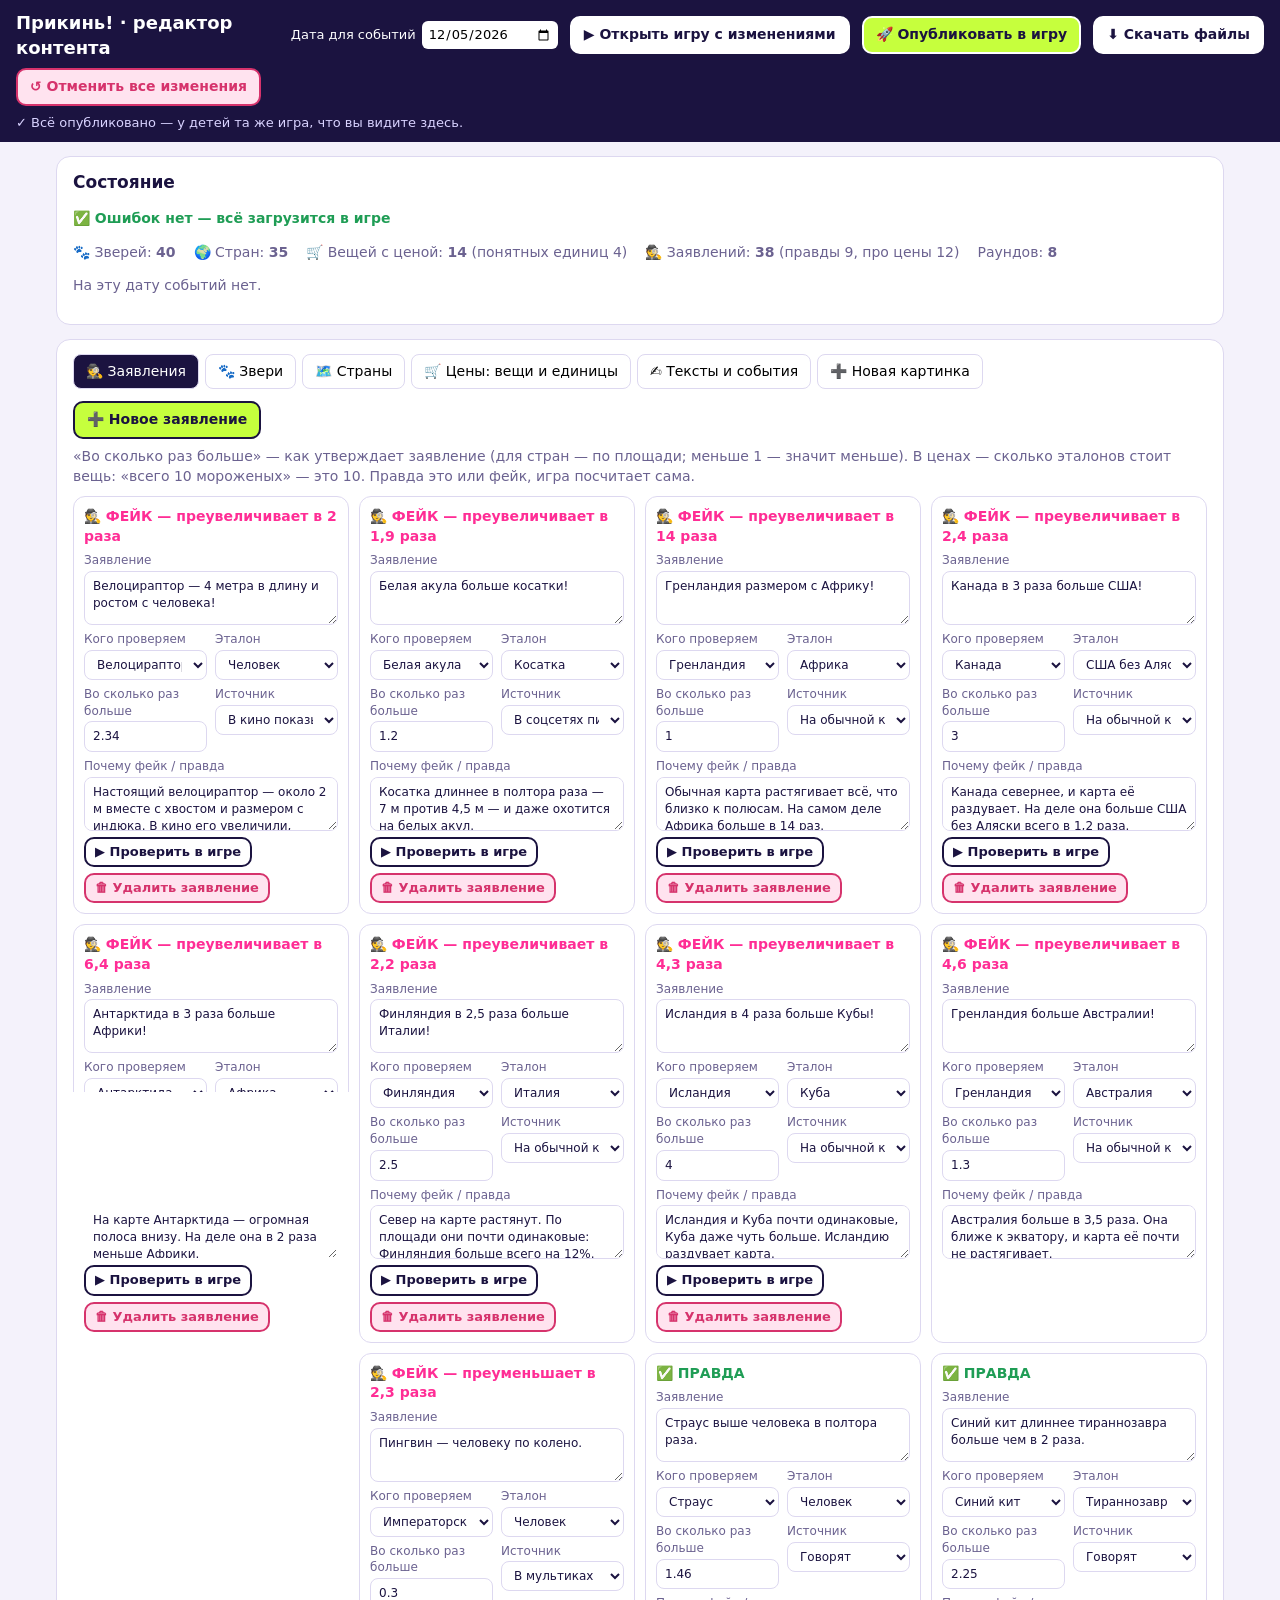
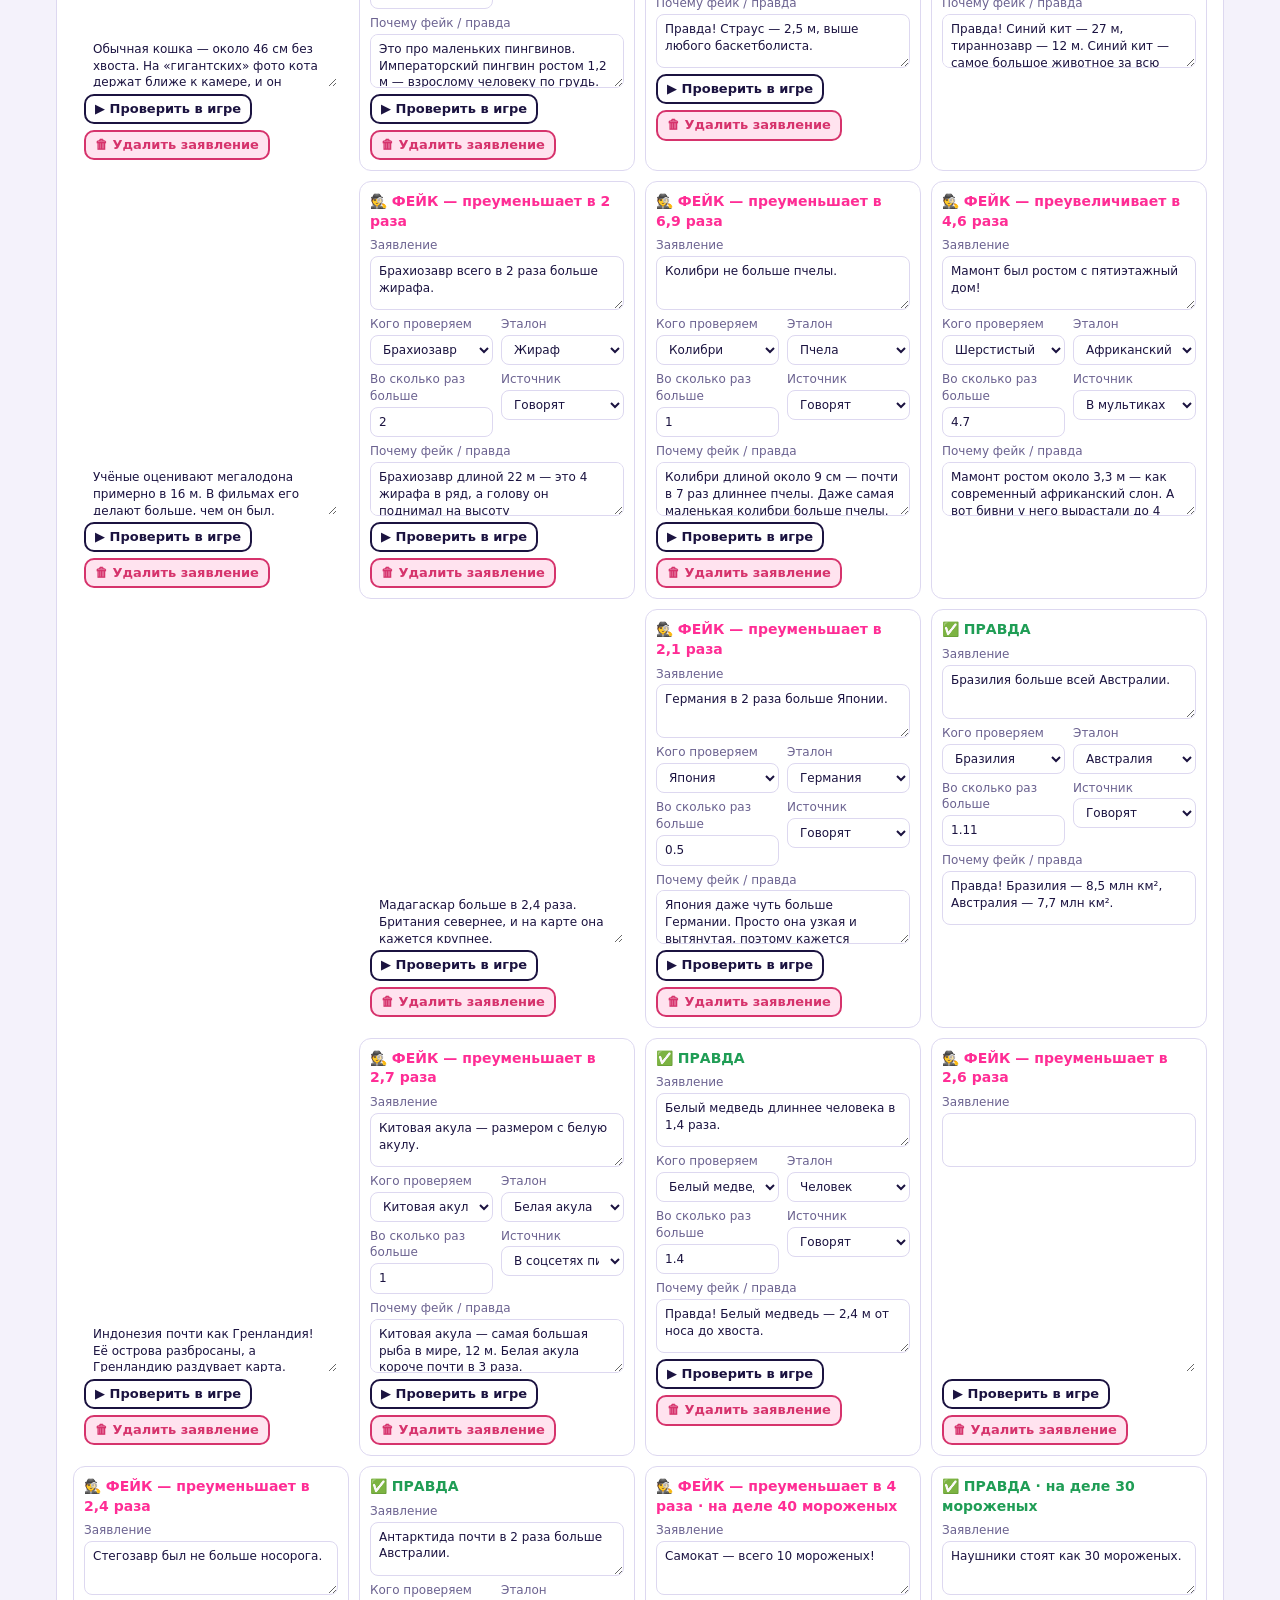
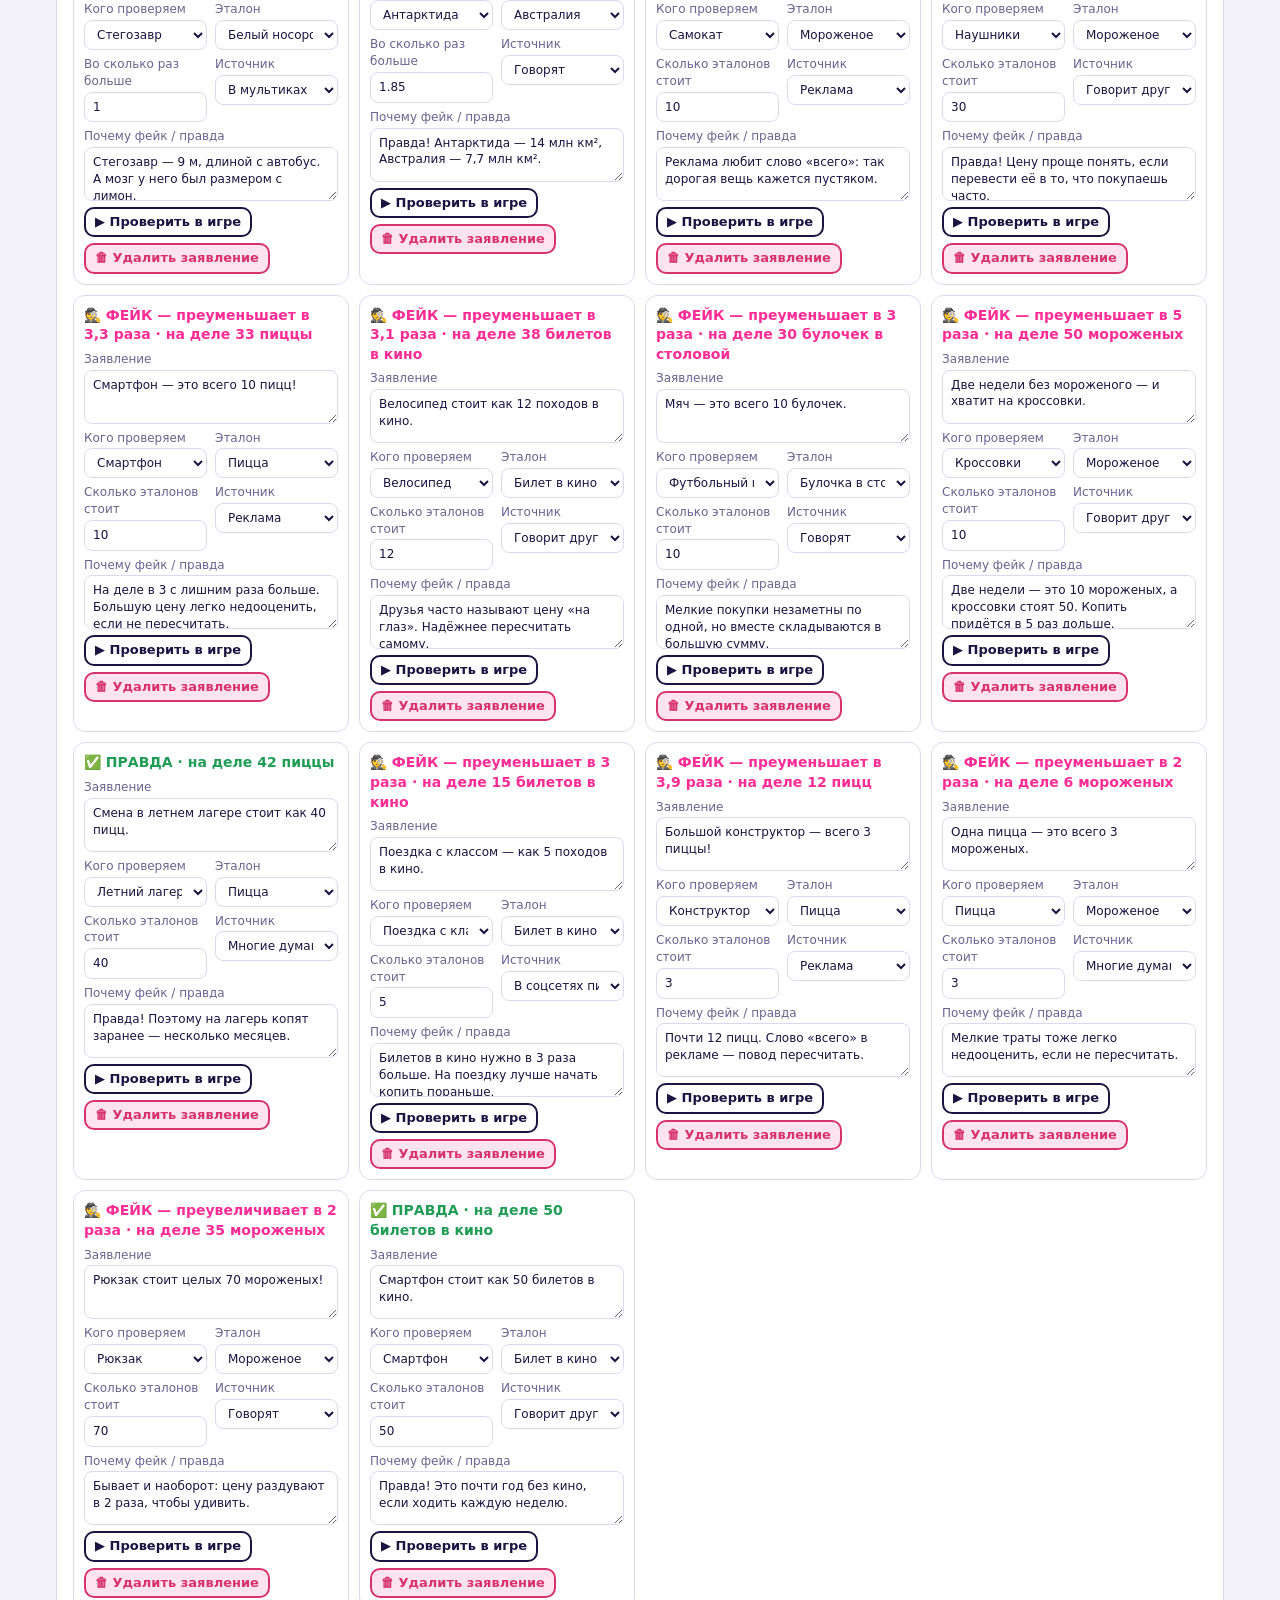
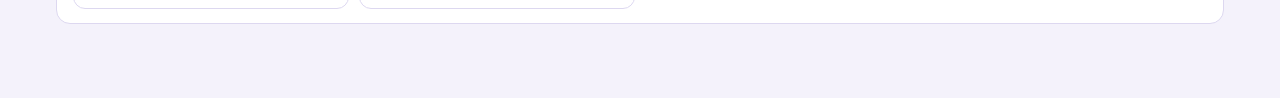
==== commit acd35432: "Replace the money mode with «Цены»: prices in understandable units, and fix the start screen - «День" ====
--- a/tools/content.html
+++ b/tools/content.html
@@ -11,6 +11,7 @@
 <style>
   :root { --ink: #1b1340; --bg: #f4f2fb; --line: #ddd8f0; --ok: #1f9d55; --bad: #d6336c; --hot: #ff2d95; --lime: #c6ff3d; }
   * { box-sizing: border-box; }
+  [hidden] { display: none !important; }
   body { margin: 0; background: var(--bg); color: var(--ink); font: 14px/1.4 system-ui, -apple-system, "Segoe UI", Roboto, sans-serif; }
   header { position: sticky; top: 0; z-index: 5; background: var(--ink); color: #fff; padding: 10px 16px; display: flex; flex-wrap: wrap; gap: 8px 12px; align-items: center; }
   header h1 { margin: 0; font-size: 18px; flex: 1; min-width: 200px; }
@@ -39,6 +40,8 @@
   .card.bad { border-color: var(--bad); background: #fff5f8; }
   /* силуэты на пастельной доске — как в игре */
   .card svg { display: block; width: 100%; height: 110px; background: #ffe9c4 repeating-linear-gradient(0deg, transparent 0 19px, rgba(255,255,255,.7) 19px 21px); border-radius: 8px; }
+  .card[data-cat="countries"] svg { background-color: #dcefff; }
+  .card[data-cat="prices"] svg, .preview.is-price svg { background-color: #ffe4f1; }
   .card label { display: flex; flex-direction: column; gap: 2px; font-size: 12px; color: #6b6290; }
   .card input, .card select, .card textarea, .wide input, .wide textarea { font: inherit; color: var(--ink); padding: 6px 8px; border: 1px solid var(--line); border-radius: 8px; background: #fff; width: 100%; }
   .card textarea, .wide textarea { resize: vertical; min-height: 54px; }
@@ -103,8 +106,7 @@
       <button data-tab="claims" class="on">🕵️ Заявления</button>
       <button data-tab="animals">🐾 Звери</button>
       <button data-tab="countries">🗺️ Страны</button>
-      <button data-tab="prices">💰 Деньги: цены в купюрах</button>
-      <button data-tab="money">🛍️ Деньги: вещи</button>
+      <button data-tab="prices">🛒 Цены: вещи и единицы</button>
       <button data-tab="texts">✍️ Тексты и события</button>
       <button data-tab="new">➕ Новая картинка</button>
     </div>
@@ -117,20 +119,21 @@
     <p class="muted">Перетащите PNG или SVG с прозрачным фоном. Игра сама обрежет поля, посчитает пропорции и перекрасит силуэт. Заполните поля и нажмите «Добавить в игру» — объект появится в своей вкладке, в черновике игры и, после «Опубликовать», у детей.</p>
     <div class="drop" id="drop">📂 Перетащите файл сюда или нажмите, чтобы выбрать<input type="file" id="file" accept="image/png,image/svg+xml,image/webp" hidden></div>
     <div class="form">
-      <label>Тема <select id="f-kind"><option value="animals">Зверь</option><option value="countries">Страна</option><option value="money">Вещь для режима «Деньги»</option></select></label>
+      <label>Тема <select id="f-kind"><option value="animals">Зверь</option><option value="countries">Страна</option><option value="prices">Вещь с ценой (режим «Цены»)</option></select></label>
       <label>id (латиницей) <input id="f-id" placeholder="okapi"></label>
       <label>Название <input id="f-name" placeholder="Окапи"></label>
       <label id="l-size">Размер, м <input id="f-size" type="number" step="any" value="2"></label>
       <label id="l-dim">Измерение <select id="f-dim"><option value="long">в длину</option><option value="tail">в длину с хвостом</option><option value="tall">в высоту</option><option value="diam">в диаметре</option></select></label>
+      <label id="l-forms" hidden>Как считать: 1 · 2 · 5 <input id="f-forms" placeholder="самокат, самоката, самокатов"></label>
+      <label id="l-week" hidden>Покупают раз в неделю <input id="f-week" type="number" step="any" placeholder="пусто — это цель"></label>
+      <label id="l-without" hidden>Копить «без…» <input id="f-without" placeholder="без мороженого"></label>
       <label id="l-ref">Эталон рядом <select id="f-ref"></select></label>
-      <label id="l-price" hidden>Цена, ₽ <input id="f-price" type="number" step="any" value="1000"></label>
-      <label id="l-pay" hidden>Чем платим <select id="f-pay"></select></label>
       <label style="flex:1;min-width:220px">Факт <input id="f-fact" placeholder="Родственник жирафа, а похож на зебру"></label>
     </div>
-    <label class="check" id="l-claim"><input type="checkbox" id="f-claim" checked> Сразу добавить заявление-фейк с этим эталоном («в 2 раза больше правды») — так объект точно попадёт в игру. Текст можно поправить во вкладке «Заявления».</label>
-    <p class="muted" id="l-moneynote" hidden>Для вещи сразу создастся задача «цена в купюрах» с этой ценой: режим «Деньги» состоит из задач, и без задачи вещь в игре не появится.</p>
+    <label class="check" id="l-claim"><input type="checkbox" id="f-claim" checked> <span id="l-claim-text">Сразу добавить заявление-фейк с этим эталоном («в 2 раза больше правды») — так объект точно попадёт в игру. Текст можно поправить во вкладке «Заявления».</span></label>
+    <p class="muted" id="l-pricenote" hidden>Вещь с ценой — это цель (самокат, смартфон) или понятная единица (мороженое, пицца). У единицы заполните «Покупают раз в неделю» и «Копить без…»: из них игра считает «самокат = 40 мороженых = почти 2 месяца без мороженого». Как считать — три формы через запятую: для 1, для 2 и для 5 штук.</p>
     <div class="preview" id="preview" hidden>
-      <div><svg id="pv-styles"></svg><small class="muted">Стили: эталон · догадка · правильный ответ</small></div>
+      <div><svg id="pv-styles"></svg><small class="muted" id="pv-styles-note">Стили: эталон · догадка · правильный ответ</small></div>
       <div><svg id="pv-scale"></svg><small class="muted" id="pv-note"></small></div>
     </div>
     <p id="pv-error" class="errors" hidden></p>
@@ -168,7 +171,8 @@
   var BASE = '../game/content/';
   var KEY = App.content.DRAFT_KEY;
   var FILES = ['game', 'items', 'claims'];
-  var CATS = { animals: 'Звери', countries: 'Страны', money: 'Вещи' };
+  var CATS = { animals: 'Звери', countries: 'Страны', prices: 'Цены' };
+  var KINDS = App.content.KINDS, P = App.content.price;
   var DIMS = { long: 'в длину', tail: 'в длину с хвостом', tall: 'в высоту', diam: 'в диаметре' };
   var ORIG = null, D = null, BASEDATA = { animals: [], countries: [] }, C = null;
   var tab = 'claims', dropped = null;
@@ -179,20 +183,23 @@
   function getJSON(name) {
     return fetch(BASE + name, { cache: 'no-store' }).then(function (r) { return r.ok ? r.json() : null; }).catch(function () { return null; });
   }
-  function val(it) { return it.kind === 'country' ? U.fmtArea(it.value) : U.fmtLen(it.value) + ' ' + it.dimText; }
+  function val(it) { return it.kind === 'price' ? U.fmt(it.value) + ' ₽' : it.kind === 'country' ? U.fmtArea(it.value) : U.fmtLen(it.value) + ' ' + it.dimText; }
   function num(v) { if (v === '' || v == null) return undefined; var n = parseFloat(String(v).replace(',', '.')); return isFinite(n) ? n : v; }
   function count(n, forms) { return n + ' ' + U.plural(n, forms); }
-  var CLAIMS = ['заявление', 'заявления', 'заявлений'], TASKS = ['задача', 'задачи', 'задач'], TRAPS = ['пара-ловушка', 'пары-ловушки', 'пар-ловушек'];
+  var CLAIMS = ['заявление', 'заявления', 'заявлений'], TRAPS = ['пара-ловушка', 'пары-ловушки', 'пар-ловушек'];
 
   // ---------- черновик ----------
   function normalize(d) {
     d.items = d.items || {};
-    ['animals', 'countries', 'money', 'hidden'].forEach(function (k) { if (!Array.isArray(d.items[k])) d.items[k] = []; });
+    ['animals', 'countries', 'prices', 'hidden'].forEach(function (k) { if (!Array.isArray(d.items[k])) d.items[k] = []; });
     if (!d.items.edits || typeof d.items.edits !== 'object') d.items.edits = {};
+    // режим «Деньги» («цена в купюрах») убран — его записи из старых черновиков не нужны
+    delete d.items.money;
     d.claims = d.claims || {};
     if (!Array.isArray(d.claims.claims)) d.claims.claims = [];
-    if (!Array.isArray(d.claims.prices)) d.claims.prices = [];
+    delete d.claims.prices;
     if (!d.claims.sources) d.claims.sources = clone(App.content.SOURCES);
+    Object.keys(App.content.SOURCES).forEach(function (k) { if (!d.claims.sources[k]) d.claims.sources[k] = App.content.SOURCES[k]; });
     d.game = d.game || {};
     d.game.texts = d.game.texts || {};
     d.game.lessons = d.game.lessons || {};
@@ -203,7 +210,7 @@
   // Черновик в том виде, в каком он ляжет в игру: новые картинки — файлами img/… вместо data URL
   function pubJson() {
     var items = clone(D.items), images = [];
-    ['animals', 'countries', 'money'].forEach(function (cat) {
+    KINDS.forEach(function (cat) {
       items[cat].forEach(function (r) {
         if (/^data:/.test(r.image || '')) {
           var f = r._file || ('img/' + r.id + '.png');
@@ -245,13 +252,13 @@
 
   function findItem(id) {
     if (!C) return null;
-    var all = C.pools.animals.concat(C.pools.countries, C.pools.money);
+    var all = C.pools.animals.concat(C.pools.countries, C.pools.prices);
     for (var i = 0; i < all.length; i++) if (all[i].id === id) return all[i];
     return null;
   }
   function rawById(id) {
-    var lists = [D.items.animals, D.items.countries, D.items.money, BASEDATA.animals, BASEDATA.countries];
-    if (ORIG) lists.push(ORIG.items.animals, ORIG.items.countries, ORIG.items.money);
+    var lists = [D.items.animals, D.items.countries, D.items.prices, BASEDATA.animals, BASEDATA.countries];
+    if (ORIG) lists.push(ORIG.items.animals, ORIG.items.countries, ORIG.items.prices);
     for (var i = 0; i < lists.length; i++) {
       for (var j = 0; j < (lists[i] || []).length; j++) if (lists[i][j].id === id) return lists[i][j];
     }
@@ -265,7 +272,7 @@
   }
   function allIds() {
     var ids = [];
-    [D.items.animals, D.items.countries, D.items.money, BASEDATA.animals, BASEDATA.countries].forEach(function (l) {
+    [D.items.animals, D.items.countries, D.items.prices, BASEDATA.animals, BASEDATA.countries].forEach(function (l) {
       (l || []).forEach(function (r) { ids.push(r.id); });
     });
     return ids;
@@ -279,22 +286,20 @@
   // ---------- связи: где используется объект ----------
   function trapLists() {
     var out = [];
-    function add(t) { if (t && typeof t === 'object') ['animals', 'countries'].forEach(function (k) { if (Array.isArray(t[k])) out.push(t[k]); }); }
+    function add(t) { if (t && typeof t === 'object') KINDS.forEach(function (k) { if (Array.isArray(t[k])) out.push(t[k]); }); }
     add(D.game.traps);
     D.game.events.forEach(function (e) { add(e && e.traps); });
     return out;
   }
   function uses(id) {
-    var u = { claims: [], prices: [], traps: 0 };
+    var u = { claims: [], traps: 0 };
     D.claims.claims.forEach(function (c, i) { if (c && (c.target === id || c.ref === id)) u.claims.push(i); });
-    D.claims.prices.forEach(function (p, i) { if (p && p.item === id) u.prices.push(i); });
     trapLists().forEach(function (list) { list.forEach(function (p) { if (p[0] === id || p[1] === id) u.traps++; }); });
     return u;
   }
   function usesText(u) {
     var parts = [];
     if (u.claims.length) parts.push(count(u.claims.length, CLAIMS));
-    if (u.prices.length) parts.push(count(u.prices.length, TASKS));
     if (u.traps) parts.push(count(u.traps, TRAPS));
     return parts.join(', ');
   }
@@ -304,22 +309,29 @@
       for (var i = list.length - 1; i >= 0; i--) if (list[i][0] === id || list[i][1] === id) list.splice(i, 1);
     });
   }
-  // Эталон для заявления о новом объекте: человек для зверей, иначе — кто отличается примерно в 3 раза
+  // Эталон для заявления о новом объекте: человек для зверей, мороженое для цен,
+  // иначе — кто отличается примерно в 3 раза (в ценах — понятная единица, раз в 15 дешевле)
   function partner(it, cat) {
-    var pool = C.pools[cat].filter(function (r) { return r.id !== it.id; });
-    var range = (C.cfg.ratio && C.cfg.ratio[cat]) || [1.2, 15];
+    var price = cat === 'prices';
+    var pool = C.pools[cat].filter(function (r) { return r.id !== it.id && (!price || (r.perWeek && r.value < it.value)); });
+    var range = (C.cfg.ratio && C.cfg.ratio[cat]) || (price ? [3, 50] : [1.2, 15]);
     function k(r) { return Math.max(it.value / r.value, r.value / it.value); }
-    var human = cat === 'animals' && findItem('human');
-    if (human && human.id !== it.id && k(human) >= range[0] && k(human) <= range[1]) return human;
-    var best = null, bestD = Infinity;
+    var first = cat === 'animals' ? findItem('human') : price ? findItem('icecream') : null;
+    if (first && pool.indexOf(first) >= 0 && k(first) >= range[0] && k(first) <= range[1]) return first;
+    var best = null, bestD = Infinity, aim = price ? 15 : 3;
     pool.forEach(function (r) {
-      var d = Math.abs(Math.log(k(r) / 3));
+      var d = Math.abs(Math.log(k(r) / aim));
       if (k(r) >= range[0] && k(r) <= range[1] && d < bestD) { best = r; bestD = d; }
     });
     return best || pool[0] || null;
   }
-  // Заявление-фейк «в 2 раза больше правды» — текст тот же, каким игра пишет заявления сама
+  // Заявление-фейк «в 2 раза больше правды» — текст тот же, каким игра пишет заявления сама.
+  // В ценах — как в рекламе: «Самокат — всего 13 мороженых!», в 3 раза дешевле правды.
   function starterClaim(it, ref) {
+    if (it.kind === 'price') {
+      var k = it.value / ref.value / 3, n = k >= 2 ? Math.round(k) : P.round(k);
+      return { target: it.id, ref: ref.id, says: n, source: 'ad', text: it.name + ' — всего ' + P.count(n, ref) + '!', why: '' };
+    }
     var s = App.content.sayText(it, ref, 2 * it.value / ref.value);
     return { target: it.id, ref: ref.id, says: s.says, source: it.kind === 'country' ? 'map' : 'rumor', text: s.text, why: '' };
   }
@@ -360,21 +372,20 @@
   // ---------- сводка ----------
   function renderSummary() {
     var cfg = C.cfg, ev = C.event;
-    var all = C.claims.animals.concat(C.claims.countries);
+    var all = C.claims.animals.concat(C.claims.countries, C.claims.prices);
     var truths = all.filter(function (c) { return c.isTrue; }).length;
-    var off = { claim: 0, price: 0, trap: 0 };
-    (C.off || []).forEach(function (o) { off[o.type]++; });
+    var units = C.pools.prices.filter(function (x) { return x.perWeek; }).length;
+    var off = { claim: 0, trap: 0 };
+    (C.off || []).forEach(function (o) { if (off[o.type] !== undefined) off[o.type]++; });
     var offParts = [];
     if (off.claim) offParts.push(count(off.claim, CLAIMS));
-    if (off.price) offParts.push(count(off.price, TASKS));
     if (off.trap) offParts.push(count(off.trap, TRAPS));
     $('summary').innerHTML = (C.errors.length
       ? '<ul class="errors">' + C.errors.map(function (x) { return '<li>' + esc(x) + '</li>'; }).join('') + '</ul>'
       : '<p class="ok">✅ Ошибок нет — всё загрузится в игре</p>') +
       (offParts.length ? '<p class="muted">⏸ Отключено вместе с убранными объектами: ' + offParts.join(', ') + '. Вернёте объект — вернутся и они.</p>' : '') +
       '<div class="facts"><span>🐾 Зверей: <b>' + C.pools.animals.length + '</b></span><span>🌍 Стран: <b>' + C.pools.countries.length + '</b></span>' +
-      '<span>🛍️ Вещей: <b>' + C.pools.money.length + '</b></span><span>🕵️ Заявлений: <b>' + all.length + '</b> (правды ' + truths + ')</span>' +
-      '<span>💰 Цен в купюрах: <b>' + (C.tasks || []).length + '</b></span>' +
+      '<span>🛒 Вещей с ценой: <b>' + C.pools.prices.length + '</b> (понятных единиц ' + units + ')</span><span>🕵️ Заявлений: <b>' + all.length + '</b> (правды ' + truths + ', про цены ' + C.claims.prices.length + ')</span>' +
       '<span>Раундов: <b>' + cfg.rounds + '</b></span></div>' +
       '<p>' + (ev ? 'Событие на эту дату: <span class="event-badge">' + esc(ev.title) + '</span> ' + esc(ev.text || '') : '<span class="muted">На эту дату событий нет.</span>') + '</p>';
   }
@@ -384,20 +395,19 @@
     $('new-box').hidden = tab !== 'new';
     if (tab === 'claims') return renderClaims();
     if (tab === 'texts') return renderTexts();
-    if (tab === 'prices') return renderPrices();
     if (tab === 'new') { $('panel').innerHTML = ''; return updatePreview(); }
     renderObjects(tab);
   }
 
   // Заявления
   function claimOf(i) {
-    var all = C.claims.animals.concat(C.claims.countries);
+    var all = C.claims.animals.concat(C.claims.countries, C.claims.prices);
     for (var k = 0; k < all.length; k++) if (all[k].uid === 'c' + i) return all[k];
     return null;
   }
   function options(selected, cats) {
-    // заявления «фейк или правда» — только про зверей и карты; деньги — задачи «цена в купюрах»
-    var html = (cats || ['animals', 'countries']).map(function (cat) {
+    // в заявлении оба объекта из одной темы: зверь со зверем, страна со страной, вещь с вещью
+    var html = (cats || KINDS).map(function (cat) {
       return '<optgroup label="' + CATS[cat] + '">' + C.pools[cat].map(function (it) {
         return '<option value="' + esc(it.id) + '"' + (it.id === selected ? ' selected' : '') + '>' + esc(it.name) + '</option>';
       }).join('') + '</optgroup>';
@@ -406,30 +416,25 @@
     if (selected && !findItem(selected)) html = '<option value="' + esc(selected) + '" selected>' + esc(nameOf(selected)) + ' — убран из игры</option>' + html;
     return html;
   }
-  function payOptions(sel) {
-    var PAY = App.content.PAY;
-    return Object.keys(PAY).map(function (k) {
-      return '<option value="' + k + '"' + (k === sel ? ' selected' : '') + '>' + PAY[k].rub + ' ₽ — ' + esc(PAY[k].of) + '</option>';
-    }).join('');
-  }
   function offNote(off, what) {
     return '<div class="verdict off">⏸ Отключено: «' + esc(off.ids.map(nameOf).join('», «')) + '» убран из игры. Вернёте объект — вернётся и ' + what + '.</div>';
   }
   function renderClaims() {
     var srcs = D.claims.sources;
     var html = '<div class="toolbar"><button class="btn go" data-act="cadd">➕ Новое заявление</button>' +
-      '<span class="muted">«Во сколько раз больше» — как утверждает заявление (для стран — по площади; меньше 1 — значит меньше). Правда это или фейк, игра посчитает сама.</span></div><div class="grid">';
+      '<span class="muted">«Во сколько раз больше» — как утверждает заявление (для стран — по площади; меньше 1 — значит меньше). В ценах — сколько эталонов стоит вещь: «всего 10 мороженых» — это 10. Правда это или фейк, игра посчитает сама.</span></div><div class="grid">';
     html += D.claims.claims.map(function (c, i) {
-      var cl = claimOf(i), off = offOf('c' + i);
+      var cl = claimOf(i), off = offOf('c' + i), t = findItem(c.target), price = !!t && t.kind === 'price';
+      var truth = cl && price ? ' · на деле ' + P.count(cl.target.value / cl.ref.value, cl.ref) : '';
       var v = off ? offNote(off, 'заявление')
         : !cl ? '<div class="verdict err">⚠️ Ошибка: оба объекта должны существовать и быть из одной темы, число — больше нуля</div>'
-        : cl.isTrue ? '<div class="verdict true">✅ ПРАВДА</div>'
-        : '<div class="verdict fake">🕵️ ФЕЙК — ' + (cl.g0 >= 1 ? 'преувеличивает' : 'преуменьшает') + ' в ' + U.fmtRatio(cl.target.kind === 'country' ? Math.pow(Math.max(cl.g0, 1 / cl.g0), 2) : Math.max(cl.g0, 1 / cl.g0)) + ' раза</div>';
+        : cl.isTrue ? '<div class="verdict true">✅ ПРАВДА' + esc(truth) + '</div>'
+        : '<div class="verdict fake">🕵️ ФЕЙК — ' + (cl.g0 >= 1 ? 'преувеличивает' : 'преуменьшает') + ' в ' + U.fmtRatio(cl.target.kind === 'country' ? Math.pow(Math.max(cl.g0, 1 / cl.g0), 2) : Math.max(cl.g0, 1 / cl.g0)) + ' раза' + esc(truth) + '</div>';
       return '<div class="card' + (cl ? '' : off ? ' off' : ' bad') + '" data-i="' + i + '">' + v +
         '<label>Заявление<textarea data-c="text">' + esc(c.text) + '</textarea></label>' +
         '<div class="row"><label>Кого проверяем<select data-c="target">' + options(c.target) + '</select></label>' +
         '<label>Эталон<select data-c="ref">' + options(c.ref) + '</select></label></div>' +
-        '<div class="row"><label>Во сколько раз больше<input data-c="says" type="number" step="any" value="' + esc(c.says) + '"></label>' +
+        '<div class="row"><label>' + (price ? 'Сколько эталонов стоит' : 'Во сколько раз больше') + '<input data-c="says" type="number" step="any" value="' + esc(c.says) + '"></label>' +
         '<label>Источник<select data-c="source">' + Object.keys(srcs).map(function (k) {
           return '<option value="' + k + '"' + (k === c.source ? ' selected' : '') + '>' + esc(srcs[k]) + '</option>';
         }).join('') + '</select></label></div>' +
@@ -440,30 +445,7 @@
     $('panel').innerHTML = html + '</div>';
   }
 
-  // «Цена в купюрах»: вещь, цена, чем платим — стопку игра строит сама
-  function renderPrices() {
-    var html = '<div class="toolbar"><button class="btn go" data-act="padd">➕ Новая задача</button>' +
-      '<span class="muted">Режим «Деньги» целиком состоит из этих задач. Вещь из вкладки «Деньги: вещи», цена в рублях и чем платим. Первая задача в списке — первый раунд режима. Игра посчитает, сколько купюр или монет нужно, и построит стопку. Текст задания можно не писать — он соберётся сам.</span></div><div class="grid">';
-    html += D.claims.prices.map(function (p, i) {
-      var t = null, off = offOf('p' + i);
-      (C.tasks || []).forEach(function (x) { if (x.uid === 'p' + i) t = x; });
-      var head = t ? '<div class="verdict true">→ ' + esc(t.why.split('. ')[0]) + ' · стопка ' + U.fmtLen(t.target.value) + '</div>' +
-          '<svg viewBox="0 0 200 110">' + scene([t.ref, t.target], 200, 110) + '</svg>'
-        : off ? offNote(off, 'задача')
-        : '<div class="verdict err">⚠️ Ошибка: выберите вещь, цену больше нуля и чем платим</div>';
-      return '<div class="card' + (t ? '' : off ? ' off' : ' bad') + '" data-p="' + i + '">' + head +
-        '<div class="row"><label>Вещь<select data-pf="item">' + options(p.item, ['money']) + '</select></label>' +
-        '<label>Цена, ₽<input data-pf="price" type="number" step="any" value="' + esc(p.price) + '"></label></div>' +
-        '<label>Чем платим<select data-pf="pay">' + payOptions(p.pay) + '</select></label>' +
-        '<label>Текст задания (необязательно)<textarea data-pf="text" placeholder="' + esc(t ? t.text : '') + '">' + esc(p.text || '') + '</textarea></label>' +
-        '<label>Вывод после ответа (необязательно)<textarea data-pf="why">' + esc(p.why || '') + '</textarea></label>' +
-        '<div class="card-actions">' + (t ? tryBtn('task=p' + i) : '') +
-        '<button class="btn small warn" data-act="pdel">🗑 Удалить задачу</button></div></div>';
-    }).join('');
-    $('panel').innerHTML = html + '</div>';
-  }
-
-  // Звери, страны, деньги
+  // Звери, страны, вещи с ценой
   function objects(cat) {
     var manual = {};
     D.items[cat].forEach(function (r) { manual[r.id] = true; });
@@ -482,38 +464,55 @@
   // Строка «где используется»: так видно, что уйдёт и что вернётся вместе с объектом
   function usesLine(id, cat) {
     var ut = usesText(uses(id));
-    if (cat === 'money') {
-      return uses(id).prices.length ? '<div class="uses">В игре: ' + ut + ' <button class="btn small" data-act="oprice">➕ Ещё задача</button></div>'
-        : '<div class="uses warn">⚠️ Нет ни одной задачи — в режиме «Деньги» вещь не появится. <button class="btn small go" data-act="oprice">➕ Задача с этой вещью</button></div>';
+    return '<div class="uses">' + (ut ? 'В игре: ' + ut : cat === 'prices' ? 'Своих заявлений нет — игра сама ставит вещь в пары с понятными единицами' : 'Своих заявлений нет — игра берёт объект в случайные пары') +
+      ' <button class="btn small" data-act="oclaim">➕ Заявление</button></div>';
+  }
+  // Вещь с ценой глазами ребёнка: единица — «каждый будний день = 500 ₽ в неделю»,
+  // цель — «= 40 мороженых · 10 билетов в кино»: сразу видно, правдоподобна ли цена
+  function priceLine(it) {
+    if (it.perWeek) return '<div class="uses">🍦 Понятная единица: ' + esc(P.often(it.perWeek)) + ' — ' + U.fmt(it.value * it.perWeek) + ' ₽ в неделю</div>';
+    var units = C.pools.prices.filter(function (u) { return u.perWeek && u.value < it.value; }).slice(0, 4);
+    return '<div class="uses">🎯 Цель' + (units.length ? ': ' + units.map(function (u) { return esc(P.count(it.value / u.value, u)); }).join(' · ') : ' — добавьте понятные единицы дешевле неё') + '</div>';
+  }
+  function fieldsOf(o, cat) {
+    if (cat === 'countries') return '<div class="row"><label>Площадь, км²<input data-f="area" type="number" step="any" value="' + esc(field(o, 'area')) + '"></label></div>';
+    if (cat === 'prices') {
+      var forms = field(o, 'forms');
+      return '<div class="row"><label>Цена, ₽<input data-f="price" type="number" step="any" value="' + esc(field(o, 'price')) + '"></label>' +
+        '<label>Покупают раз в неделю<input data-f="perWeek" type="number" step="any" placeholder="пусто — это цель" value="' + esc(field(o, 'perWeek')) + '"></label></div>' +
+        '<div class="row"><label>Как считать: 1, 2, 5 штук<input data-f="forms" value="' + esc(Array.isArray(forms) ? forms.join(', ') : '') + '" placeholder="' + esc(P.forms(field(o, 'name') || '').join(', ')) + '"></label>' +
+        '<label>Копить «без…»<input data-f="without" placeholder="без мороженого" value="' + esc(field(o, 'without')) + '"></label></div>';
     }
-    return '<div class="uses">' + (ut ? 'В игре: ' + ut : 'Своих заявлений нет — игра берёт объект в случайные пары') +
-      ' <button class="btn small" data-act="oclaim">➕ Заявление</button></div>';
+    return '<div class="row"><label>Размер, м<input data-f="size" type="number" step="any" value="' + esc(field(o, 'size')) + '"></label>' +
+      '<label>Измерение<select data-f="dim">' + Object.keys(DIMS).map(function (k) {
+        return '<option value="' + k + '"' + (k === field(o, 'dim') ? ' selected' : '') + '>' + DIMS[k] + '</option>';
+      }).join('') + '</select></label></div>';
   }
   function renderObjects(cat) {
     var hidden = D.items.hidden;
     var human = findItem('human');
     var list = objects(cat);
     var html = '<div class="toolbar"><button class="btn go" data-act="gonew">➕ Добавить по картинке</button>' +
-      '<span class="muted">Правки встроенных объектов сохраняются как поправки в items.json — большие файлы с силуэтами не меняются. Убранный объект забирает с собой свои заявления и задачи, а вернётся — вернёт и их.</span></div><div class="grid">';
+      '<span class="muted">' + (cat === 'prices'
+        ? 'Вещи для режима «Цены»: цели (самокат, смартфон) и понятные единицы (мороженое, пицца) — у единицы заполнено «Покупают раз в неделю». Цены меняются здесь, без релиза. Убранная вещь забирает с собой свои заявления, а вернётся — вернёт и их.'
+        : 'Правки встроенных объектов сохраняются как поправки в items.json — большие файлы с силуэтами не меняются. Убранный объект забирает с собой свои заявления, а вернётся — вернёт и их.') +
+      '</span></div><div class="grid">';
     html += list.filter(function (o) { return hidden.indexOf(o.id) < 0; }).map(function (o) {
       var it = findItem(o.id);
       var pic = it ? '<svg viewBox="0 0 200 110">' + scene(cat === 'animals' && human && it !== human ? [human, it] : [it], 200, 110) + '</svg>'
-        : '<div class="verdict err">⚠️ Не загрузилось — проверьте размер и картинку</div>';
-      var isCountry = cat === 'countries';
-      var src = o.origin === 'base' ? '✏️ встроенный (' + (isCountry ? 'countries.json' : 'animals.json') + ')'
+        : '<div class="verdict err">⚠️ Не загрузилось — проверьте ' + (cat === 'prices' ? 'цену' : 'размер') + ' и картинку</div>';
+      var src = o.origin === 'base' ? '✏️ встроенный (' + (cat === 'countries' ? 'countries.json' : 'animals.json') + ')'
         : '🖼 ' + (/^data:/.test(o.raw.image || '') ? 'новая картинка — уйдёт в игру при публикации' : esc(o.raw.image || ''));
       return '<div class="card' + (it ? '' : ' bad') + '" data-cat="' + cat + '" data-id="' + esc(o.id) + '" data-origin="' + o.origin + '" data-idx="' + (o.idx == null ? '' : o.idx) + '">' +
         pic + '<div class="src">id: ' + esc(o.id) + ' · ' + src + '</div>' +
+        (it && cat === 'prices' ? priceLine(it) : '') +
         '<label>Название<input data-f="name" value="' + esc(field(o, 'name')) + '"></label>' +
-        '<div class="row">' + (isCountry
-          ? '<label>Площадь, км²<input data-f="area" type="number" step="any" value="' + esc(field(o, 'area')) + '"></label>'
-          : '<label>Размер, м<input data-f="size" type="number" step="any" value="' + esc(field(o, 'size')) + '"></label>' +
-            '<label>Измерение<select data-f="dim">' + Object.keys(DIMS).map(function (k) {
-              return '<option value="' + k + '"' + (k === field(o, 'dim') ? ' selected' : '') + '>' + DIMS[k] + '</option>';
-            }).join('') + '</select></label>') + '</div>' +
-        '<label>Факт «ЧЕГО?!»<textarea data-f="fact">' + esc(field(o, 'fact')) + '</textarea></label>' +
+        fieldsOf(o, cat) +
+        '<label>' + (cat === 'prices' ? 'Совет или факт после ответа' : 'Факт «ЧЕГО?!»') + '<textarea data-f="fact">' + esc(field(o, 'fact')) + '</textarea></label>' +
         (it ? usesLine(o.id, cat) : '') +
         '<div class="card-actions">' + (it ? tryBtn('try=' + o.id) : '') +
+        // свой объект можно и удалить, и убрать на время — со всеми заявлениями, чтобы потом вернуть
+        (o.origin === 'manual' ? '<button class="btn small" data-act="ohide">⏸ Убрать на время</button>' : '') +
         '<button class="btn small warn" data-act="odel">🗑 ' + (o.origin === 'base' ? 'Убрать из игры' : 'Удалить') + '</button></div></div>';
     }).join('');
     html += '</div>';
@@ -531,7 +530,7 @@
   // Тексты и события
   function renderTexts() {
     var t = D.game.texts, l = D.game.lessons;
-    var lessons = [['detector', '🕵️ Главный урок'], ['animals', '🐾 Урок про зверей'], ['countries', '🗺️ Урок про карты'], ['area', '📐 Урок про площадь'], ['money', '💰 Урок про деньги']];
+    var lessons = [['detector', '🕵️ Главный урок'], ['animals', '🐾 Урок про зверей'], ['countries', '🗺️ Урок про карты'], ['area', '📐 Урок про площадь'], ['prices', '🛒 Урок про цены']];
     var html = '<div class="wide">' +
       '<label>Подзаголовок на старте (**жирный**, перенос строки — Enter)<textarea data-t="texts.tagline">' + esc(t.tagline) + '</textarea></label>' +
       '<label>Реплики Капи — по одной в строке<textarea data-t="texts.capy" rows="6">' + esc((t.capy || []).join('\n')) + '</textarea></label>' +
@@ -551,10 +550,13 @@
 
   // ---------- правки ----------
   function setObj(card, f, raw) {
-    var v = f === 'size' || f === 'area' ? num(raw) : raw;
+    var v = f === 'size' || f === 'area' || f === 'price' || f === 'perWeek' ? num(raw)
+      : f === 'forms' ? raw.split(',').map(function (s) { return s.trim(); }).filter(Boolean) : raw;
     var cat = card.getAttribute('data-cat'), id = card.getAttribute('data-id');
     if (card.getAttribute('data-origin') === 'manual') {
-      D.items[cat][+card.getAttribute('data-idx')][f] = v;
+      // пустое поле — значит «нет»: вещь без perWeek — цель, без forms формы подберутся сами
+      var rec = D.items[cat][+card.getAttribute('data-idx')];
+      if (v === undefined || v === '' || (Array.isArray(v) && !v.length)) delete rec[f]; else rec[f] = v;
       return;
     }
     var base = (BASEDATA[cat] || []).filter(function (r) { return r.id === id; })[0] || {};
@@ -577,18 +579,19 @@
       D.claims.claims[+card.getAttribute('data-i')][f] = f === 'says' ? num(t.value) : t.value;
     } else if (t.hasAttribute('data-t')) setPath(t.getAttribute('data-t'), t.value);
     else if (t.hasAttribute('data-ev')) D.game.events[+card.getAttribute('data-e')][t.getAttribute('data-ev')] = t.value;
-    else if (t.hasAttribute('data-pf')) {
-      var pf = t.getAttribute('data-pf'), pr = D.claims.prices[+card.getAttribute('data-p')];
-      if (pf === 'price') pr.price = num(t.value);
-      else if ((pf === 'text' || pf === 'why') && !t.value.trim()) delete pr[pf];
-      else pr[pf] = t.value;
-    }
     else return;
     save();
   });
   // после ухода из поля — перепроверяем всё движком игры
   panel.addEventListener('change', function () { refreshSoon(); });
 
+  // Убрать из игры без удаления: заявления и пары отключаются, «Вернуть» — и всё на месте
+  function hideItem(id) {
+    var ut = usesText(uses(id));
+    if (!confirm('Убрать «' + nameOf(id) + '» из игры?' + (ut ? '\n\nВместе с ним отключатся: ' + ut + '. Вернёте объект — вернутся и они.' : ''))) return false;
+    if (D.items.hidden.indexOf(id) < 0) D.items.hidden.push(id);
+    return true;
+  }
   function act(b) {
     var a = b.getAttribute('data-act'), card = b.closest('.card');
     var id = card && card.getAttribute('data-id'), cat = card && card.getAttribute('data-cat');
@@ -601,22 +604,12 @@
     } else if (a === 'cdel') {
       if (!confirm('Удалить это заявление?')) return;
       D.claims.claims.splice(+card.getAttribute('data-i'), 1);
-    } else if (a === 'padd') {
-      if (!C.pools.money.length) return alert('Сначала добавьте вещь во вкладке «Деньги: вещи»');
-      D.claims.prices.unshift({ item: C.pools.money[0].id, price: 50000, pay: 'note1000' });
-    } else if (a === 'pdel') {
-      if (!confirm('Удалить эту задачу?')) return;
-      D.claims.prices.splice(+card.getAttribute('data-p'), 1);
     } else if (a === 'oclaim') {
-      var it = findItem(id), ref = it && partner(it, cat);
-      if (!ref) return alert('Не с кем сравнить — нужен ещё хотя бы один объект этой темы');
-      D.claims.claims.unshift(starterClaim(it, ref));
+      var it = findItem(id), pair = it && claimPair(it, cat);
+      if (!pair) return alert(cat === 'prices' ? 'Не с чем сравнить — нужна понятная единица дешевле (или вещь дороже, если это сама единица)' : 'Не с кем сравнить — нужен ещё хотя бы один объект этой темы');
+      D.claims.claims.unshift(starterClaim(pair[0], pair[1]));
       tab = 'claims';
-      notice('Добавлено заявление про «' + esc(it.name) + '» с эталоном «' + esc(ref.name) + '» — поправьте текст, если нужно. ' + tryBtn('claim=c0'));
-    } else if (a === 'oprice') {
-      D.claims.prices.unshift({ item: id, price: 1000, pay: 'note100' });
-      tab = 'prices';
-      notice('Добавлена задача с вещью «' + esc(nameOf(id)) + '» — укажите цену и чем платим. ' + tryBtn('task=p0'));
+      notice('Добавлено заявление: «' + esc(pair[0].name) + '» с эталоном «' + esc(pair[1].name) + '» — поправьте текст, если нужно. ' + tryBtn('claim=c0'));
     } else if (a === 'odel') {
       var u = uses(id), ut = usesText(u), name = nameOf(id);
       if (card.getAttribute('data-origin') === 'manual') {
@@ -628,13 +621,11 @@
           if (!confirm('Удалить «' + name + '» из игры?' + (ut ? '\n\nВместе с ним удалятся: ' + ut + '.' : ''))) return;
           D.items[cat].splice(+card.getAttribute('data-idx'), 1);
           removeAt(D.claims.claims, u.claims);
-          removeAt(D.claims.prices, u.prices);
           dropTraps(id);
         }
-      } else {
-        if (!confirm('Убрать «' + name + '» из игры?' + (ut ? '\n\nВместе с ним отключатся: ' + ut + '. Вернёте объект — вернутся и они.' : ''))) return;
-        if (D.items.hidden.indexOf(id) < 0) D.items.hidden.push(id);
-      }
+      } else if (!hideItem(id)) return;
+    } else if (a === 'ohide') {
+      if (!hideItem(id)) return;
     } else if (a === 'unhide') {
       D.items.hidden = D.items.hidden.filter(function (x) { return x !== b.getAttribute('data-id'); });
     } else if (a === 'eadd') {
@@ -664,43 +655,84 @@
   ['dragenter', 'dragover'].forEach(function (ev) { $('drop').addEventListener(ev, function (e) { e.preventDefault(); this.classList.add('over'); }); });
   ['dragleave', 'drop'].forEach(function (ev) { $('drop').addEventListener(ev, function (e) { e.preventDefault(); this.classList.remove('over'); }); });
   $('drop').addEventListener('drop', function (e) { if (e.dataTransfer.files[0]) readFile(e.dataTransfer.files[0]); });
-  ['f-kind', 'f-id', 'f-name', 'f-size', 'f-dim', 'f-ref', 'f-fact'].forEach(function (id) { $(id).addEventListener('input', updatePreview); });
-
+  ['f-kind', 'f-id', 'f-name', 'f-size', 'f-dim', 'f-ref', 'f-fact', 'f-forms', 'f-week', 'f-without'].forEach(function (id) { $(id).addEventListener('input', updatePreview); });
+
+  // Как считать новую вещь: что вписал менеджер или подобранные формы
+  function formsOf(name) {
+    var f = $('f-forms').value.split(',').map(function (s) { return s.trim(); }).filter(Boolean);
+    return f.length === 3 ? f : P.forms(name);
+  }
   function newItem() {
-    var cat = $('f-kind').value, country = cat === 'countries';
-    var it = { kind: country ? 'country' : 'animal', id: $('f-id').value.trim() || 'new', name: $('f-name').value.trim() || 'Новый объект',
+    var cat = $('f-kind').value, country = cat === 'countries', price = cat === 'prices';
+    var name = $('f-name').value.trim() || 'Новый объект';
+    var it = { kind: price ? 'price' : country ? 'country' : 'animal', id: $('f-id').value.trim() || 'new', name: name,
       value: num($('f-size').value) || 1, dim: $('f-dim').value, axis: $('f-dim').value === 'tall' ? 'h' : 'w', image: dropped.url };
-    it.dimText = country ? 'по площади' : DIMS[it.dim];
+    it.dimText = price ? '' : country ? 'по площади' : DIMS[it.dim];
+    if (price) {
+      it.forms = formsOf(name);
+      var w = num($('f-week').value);
+      if (typeof w === 'number' && w > 0) { it.perWeek = w; it.without = $('f-without').value.trim(); }
+    }
     return it;
   }
+  // Пара для заявления о вещи с ценой: цель — с единицей, а новая единица — с вещью подороже
+  function claimPair(it, cat) {
+    if (cat !== 'prices' || !it.perWeek) { var r = partner(it, cat); return r ? [it, r] : null; }
+    var goals = C.pools.prices.filter(function (t) { return t.id !== it.id && t.value > it.value * 3; });
+    goals.sort(function (a, b) { return Math.abs(Math.log(a.value / it.value / 15)) - Math.abs(Math.log(b.value / it.value / 15)); });
+    if (goals.length) return [goals[0], it];
+    var r2 = partner(it, cat);
+    return r2 ? [it, r2] : null;
+  }
+  // Цены в предпросмотре — как на доске: тёмный столбик единицы и лаймовый — вещи
+  function priceScene(it, ref, W, H) {
+    var base = H - 30, room = base - 16, max = Math.max(it.value, ref.value);
+    var bw = 64, gap = 60, x0 = (W - bw * 2 - gap) / 2;
+    var hr = Math.max(3, ref.value / max * room), ht = Math.max(3, it.value / max * room);
+    function label(x, t) { return '<text x="' + (x + bw / 2) + '" y="' + (H - 10) + '" text-anchor="middle" font-size="13" font-weight="700" fill="#221e4f">' + esc(t) + '</text>'; }
+    return '<rect x="' + x0 + '" y="' + (base - hr) + '" width="' + bw + '" height="' + hr + '" rx="5" fill="#2c2862"/>' +
+      '<rect x="' + (x0 + bw + gap) + '" y="' + (base - ht) + '" width="' + bw + '" height="' + ht + '" rx="6" fill="#b6ee3a" stroke="#221e4f" stroke-width="3"/>' +
+      '<line x1="0" x2="' + W + '" y1="' + base + '" y2="' + base + '" stroke="rgba(34,30,79,.28)" stroke-width="2"/>' +
+      label(x0, ref.name + ' ' + U.fmt(ref.value) + ' ₽') + label(x0 + bw + gap, U.fmt(it.value) + ' ₽');
+  }
   function updatePreview() {
-    var cat = $('f-kind').value, country = cat === 'countries', money = cat === 'money';
-    $('l-size').firstChild.textContent = country ? 'Площадь, км² ' : 'Размер, м ';
-    $('l-dim').hidden = country;
-    $('l-ref').hidden = money;
-    $('l-claim').hidden = money;
-    $('l-price').hidden = !money;
-    $('l-pay').hidden = !money;
-    $('l-moneynote').hidden = !money;
-    // эталон — из той же темы: зверь со зверем, страна со страной
-    if (C && !money && $('f-ref').getAttribute('data-cat') !== cat) {
-      var def = country ? 'australia' : 'human';
+    var cat = $('f-kind').value, country = cat === 'countries', price = cat === 'prices';
+    $('l-size').firstChild.textContent = price ? 'Цена, ₽ ' : country ? 'Площадь, км² ' : 'Размер, м ';
+    $('l-dim').hidden = country || price;
+    ['l-forms', 'l-week', 'l-without', 'l-pricenote'].forEach(function (id) { $(id).hidden = !price; });
+    $('l-ref').firstChild.textContent = price ? 'Сравнить с единицей ' : 'Эталон рядом ';
+    $('l-claim-text').textContent = price
+      ? 'Сразу добавить заявление-фейк, как в рекламе: «всего N …», в 3 раза дешевле правды. Новая единица (с «раз в неделю») встанет эталоном к вещи подороже. Текст можно поправить во вкладке «Заявления».'
+      : 'Сразу добавить заявление-фейк с этим эталоном («в 2 раза больше правды») — так объект точно попадёт в игру. Текст можно поправить во вкладке «Заявления».';
+    $('f-forms').placeholder = P.forms($('f-name').value.trim() || 'самокат').join(', ');
+    // эталон — из той же темы: зверь со зверем, страна со страной, вещь — с понятной единицей
+    if (C && $('f-ref').getAttribute('data-cat') !== cat) {
+      var def = price ? 'icecream' : country ? 'australia' : 'human';
       $('f-ref').innerHTML = options(findItem(def) ? def : '', [cat]);
       $('f-ref').setAttribute('data-cat', cat);
     }
-    if (C && !$('f-pay').options.length) $('f-pay').innerHTML = payOptions('note100');
     if (!dropped || !C) return;
     var it = newItem();
     App.assets.prepare(it).then(function () {
       $('preview').hidden = false;
       $('pv-error').hidden = true;
       $('btn-add').hidden = false;
+      var ref = findItem($('f-ref').value);
+      $('pv-styles').setAttribute('viewBox', '0 0 300 220');
+      $('pv-scale').setAttribute('viewBox', '0 0 300 220');
+      $('preview').classList.toggle('is-price', price);
+      $('pv-styles-note').textContent = price ? 'Так вещь видна в игре: значок под столбиком и в разборе «40 мороженых»' : 'Стили: эталон · догадка · правильный ответ';
+      if (price) {
+        // у вещи с ценой в игре только значок: под столбиком и в разборе «40 мороженых»
+        $('pv-styles').innerHTML = scene([Object.assign({}, it, { _style: 'ref' })], 300, 220);
+        $('pv-scale').innerHTML = ref ? priceScene(it, ref, 300, 220) : '';
+        $('pv-note').textContent = ref ? it.name + ' = ' + P.count(it.value / ref.value, ref) +
+          (it.perWeek ? '. Понятная единица: ' + P.often(it.perWeek) : '') : 'Выберите единицу для сравнения';
+        return;
+      }
       var st = ['ref', 'g1', 'truth'].map(function (s) { var o = Object.assign({}, it); o._style = s; return o; });
-      $('pv-styles').setAttribute('viewBox', '0 0 300 220');
       $('pv-styles').innerHTML = scene(st, 300, 220);
-      var ref = money ? findItem('phone') : findItem($('f-ref').value);
       var g = Object.assign({}, it, { _style: 'g1' });
-      $('pv-scale').setAttribute('viewBox', '0 0 300 220');
       $('pv-scale').innerHTML = scene(ref ? [ref, g] : [Object.assign({}, it, { _style: 'ref' })], 300, 220);
       $('pv-note').textContent = ref ? 'В настоящем масштабе: ' + ref.name + ' (' + val(ref) + ') и ' + it.name + ' (' + val(it) + ')'
         : 'Контур; ' + (country ? 'площадь по пикселям подгоняется под ' + U.fmtArea(it.value) : 'размер ' + val(it));
@@ -711,30 +743,31 @@
       $('pv-error').textContent = '❌ ' + e.message;
     });
   }
-  // Новый объект сразу связывается с игрой: зверь и страна — с заявлением, вещь — с задачей
+  // Новый объект сразу связывается с игрой: получает заявление-фейк со своим эталоном
   $('btn-add').addEventListener('click', function () {
-    var cat = $('f-kind').value, id = $('f-id').value.trim(), country = cat === 'countries';
+    var cat = $('f-kind').value, id = $('f-id').value.trim(), country = cat === 'countries', price = cat === 'prices';
     if (!/^[a-z0-9_]+$/.test(id)) return alert('id — только латинские буквы, цифры и _ (например okapi)');
     if (allIds().indexOf(id) >= 0) return alert('Объект с таким id уже есть (в игре или среди убранных) — придумайте другой');
     var ext = (dropped.name.match(/\.(png|svg|webp)$/i) || ['', 'png'])[1].toLowerCase();
     var name = $('f-name').value.trim() || id;
     var rec = { id: id, name: name, image: dropped.url, fact: $('f-fact').value.trim(), _file: 'img/' + id + '.' + ext };
-    if (country) rec.area = num($('f-size').value); else { rec.size = num($('f-size').value); rec.dim = $('f-dim').value; }
+    var it = newItem();
+    if (price) {
+      rec.price = num($('f-size').value);
+      rec.forms = it.forms;
+      if (it.perWeek) { rec.perWeek = it.perWeek; if (it.without) rec.without = it.without; }
+    } else if (country) rec.area = num($('f-size').value);
+    else { rec.size = num($('f-size').value); rec.dim = $('f-dim').value; }
     D.items[cat].push(rec);
     var extra = '', q = 'try=' + id;
-    if (cat === 'money') {
-      var price = num($('f-price').value);
-      if (typeof price === 'number' && price > 0) {
-        D.claims.prices.unshift({ item: id, price: price, pay: $('f-pay').value });
-        extra = ' и задача «цена в купюрах»';
-        q = 'task=p0';
-      }
-    } else if ($('f-claim').checked) {
-      var ref = findItem($('f-ref').value);
-      var value = country ? rec.area : rec.size;
-      if (ref && typeof value === 'number' && value > 0) {
-        D.claims.claims.unshift(starterClaim({ kind: country ? 'country' : 'animal', name: name, value: value, id: id }, ref));
-        extra = ' и заявление-фейк с эталоном «' + ref.name + '»';
+    var value = price ? rec.price : country ? rec.area : rec.size;
+    if ($('f-claim').checked && typeof value === 'number' && value > 0) {
+      var me = { kind: price ? 'price' : country ? 'country' : 'animal', name: name, value: value, id: id, forms: it.forms, perWeek: it.perWeek };
+      // новая единица становится эталоном к вещи подороже, остальное — целью рядом с выбранным эталоном
+      var pair = price && me.perWeek ? claimPair(me, cat) : findItem($('f-ref').value) ? [me, findItem($('f-ref').value)] : null;
+      if (pair) {
+        D.claims.claims.unshift(starterClaim(pair[0], pair[1]));
+        extra = ' и заявление-фейк: «' + pair[0].name + '» с эталоном «' + pair[1].name + '»';
         q = 'claim=c0';
       }
     }
@@ -811,17 +844,22 @@
   // Что изменится у детей — человеческим языком; это же уходит в описание коммита
   function changes() {
     var out = [], p = pubJson();
-    ['animals', 'countries', 'money'].forEach(function (cat) {
+    KINDS.forEach(function (cat) {
       var was = ORIG.items[cat].map(function (r) { return r.id; }), now = p.items[cat].map(function (r) { return r.id; });
       now.forEach(function (id) { if (was.indexOf(id) < 0) out.push('Новый объект: ' + nameOf(id) + ' (' + CATS[cat].toLowerCase() + ')'); });
       was.forEach(function (id) { if (now.indexOf(id) < 0) out.push('Удалён объект: ' + nameOf(id)); });
+    });
+    // цены меняются без релиза — показываем каждую новую цену отдельно
+    p.items.prices.forEach(function (r) {
+      var o = ORIG.items.prices.filter(function (x) { return x.id === r.id; })[0];
+      if (!o || JSON.stringify(o) === JSON.stringify(r)) return;
+      out.push(o.price !== r.price ? 'Новая цена: ' + nameOf(r.id) + ' — ' + U.fmt(r.price || 0) + ' ₽ (было ' + U.fmt(o.price || 0) + ' ₽)' : 'Правки вещи: ' + nameOf(r.id));
     });
     p.items.hidden.forEach(function (id) { if (ORIG.items.hidden.indexOf(id) < 0) out.push('Убран из игры: ' + nameOf(id)); });
     ORIG.items.hidden.forEach(function (id) { if (p.items.hidden.indexOf(id) < 0) out.push('Возвращён в игру: ' + nameOf(id)); });
     if (JSON.stringify(ORIG.items.edits) !== JSON.stringify(p.items.edits)) out.push('Правки названий, размеров и фактов');
     if (!out.length && JSON.stringify(ORIG.items) !== JSON.stringify(p.items)) out.push('Правки объектов');
     if (JSON.stringify(ORIG.claims.claims) !== JSON.stringify(p.claims.claims)) out.push('Заявления: было ' + ORIG.claims.claims.length + ', стало ' + p.claims.claims.length);
-    if (JSON.stringify(ORIG.claims.prices) !== JSON.stringify(p.claims.prices)) out.push('Задачи «цена в купюрах»: было ' + ORIG.claims.prices.length + ', стало ' + p.claims.prices.length);
     if (JSON.stringify(ORIG.game) !== JSON.stringify(p.game)) out.push('Тексты, события и настройки игры');
     return out;
   }
@@ -874,7 +912,7 @@
     var repo = '/repos/' + enc(t.repo), dir = t.dir ? t.dir + '/' : '', branch = enc(t.branch);
     var images = out.images.filter(function (im) {
       // картинка уже лежит в игре — повторно не грузим
-      return !ORIG.items.animals.concat(ORIG.items.countries, ORIG.items.money).some(function (r) { return r.image === im.name; });
+      return !ORIG.items.animals.concat(ORIG.items.countries, ORIG.items.prices).some(function (r) { return r.image === im.name; });
     });
     publishing = true;
     $('pub-go').disabled = true;
@@ -960,7 +998,7 @@
         var live = normalize({ game: r[0] || {}, items: r[1] || {}, claims: r[2] || {} });
         if (FILES.every(function (k) { return JSON.stringify(live[k]) === JSON.stringify(pub[k]); })) {
           var touched = false;
-          ['animals', 'countries', 'money'].forEach(function (cat) {
+          KINDS.forEach(function (cat) {
             D.items[cat].forEach(function (rec) {
               images.forEach(function (im) { if (rec.image === im.url) { rec.image = im.name; delete rec._file; touched = true; } });
             });
